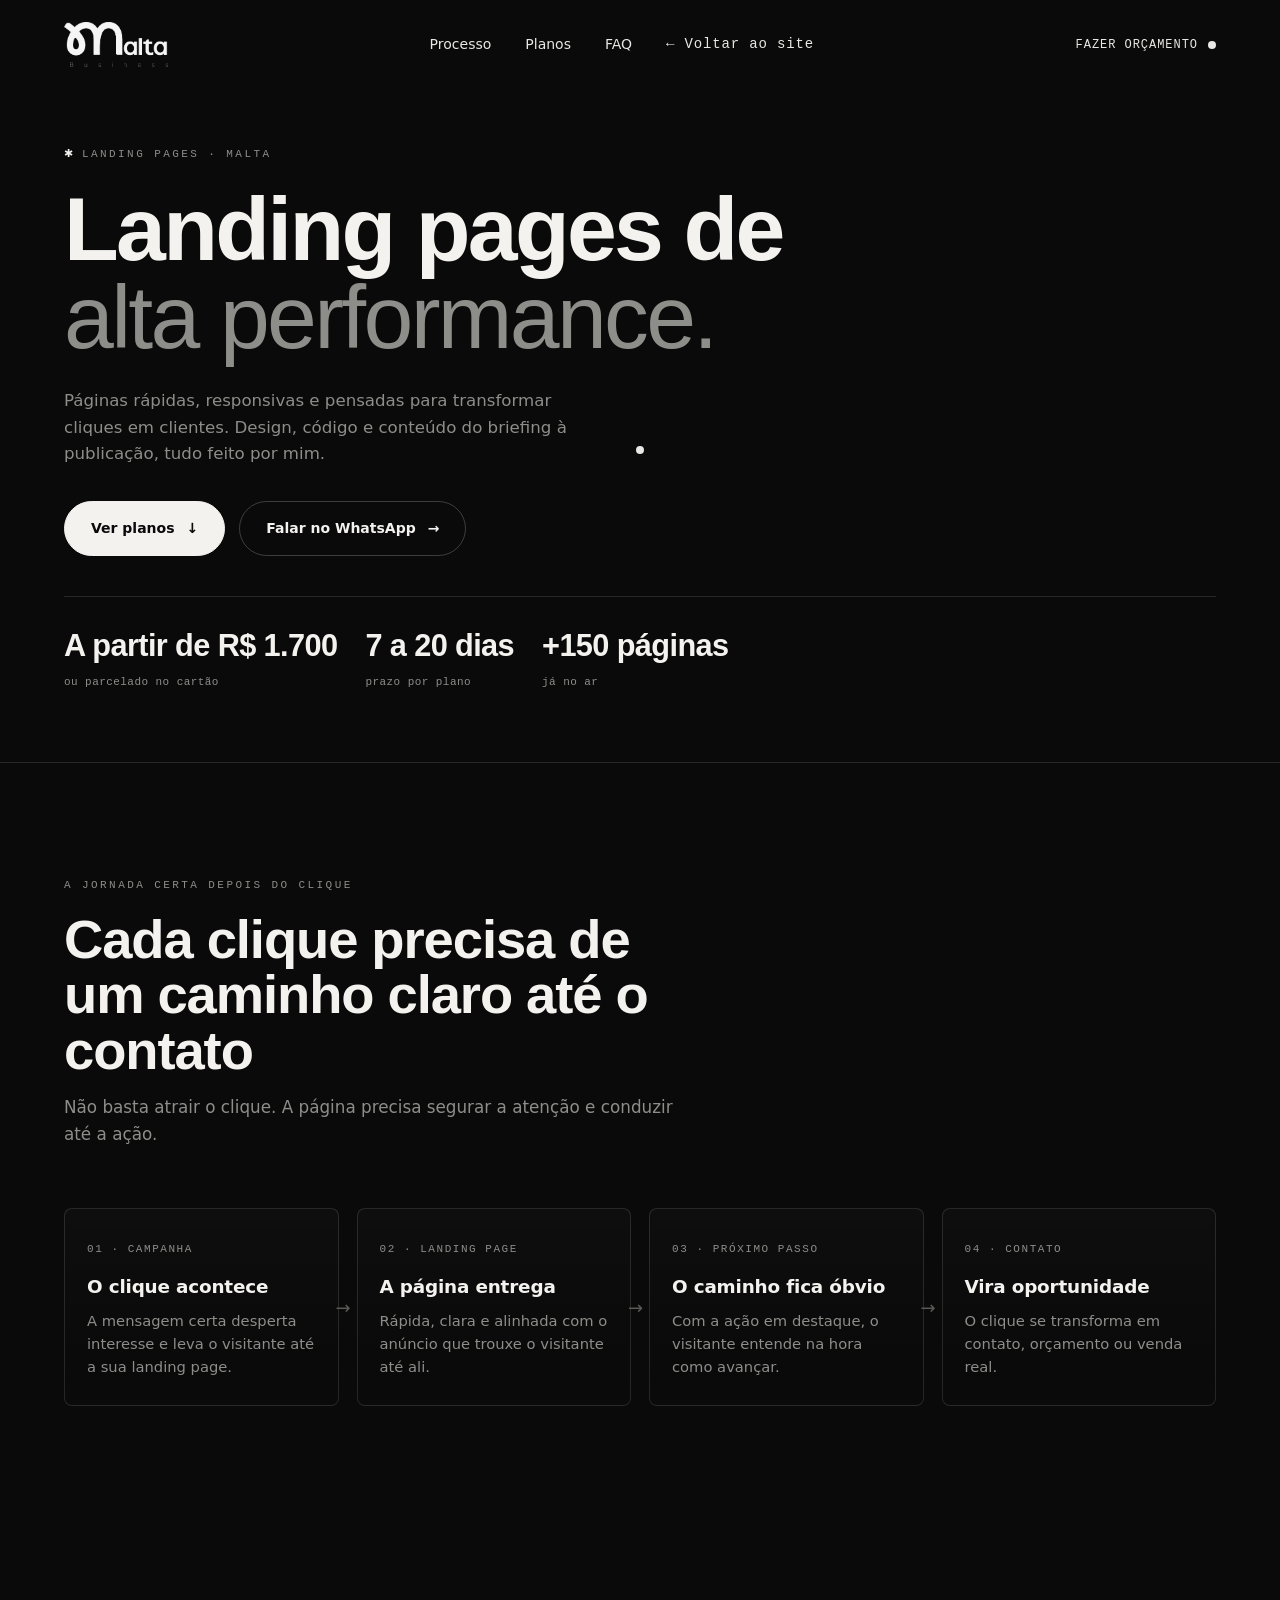
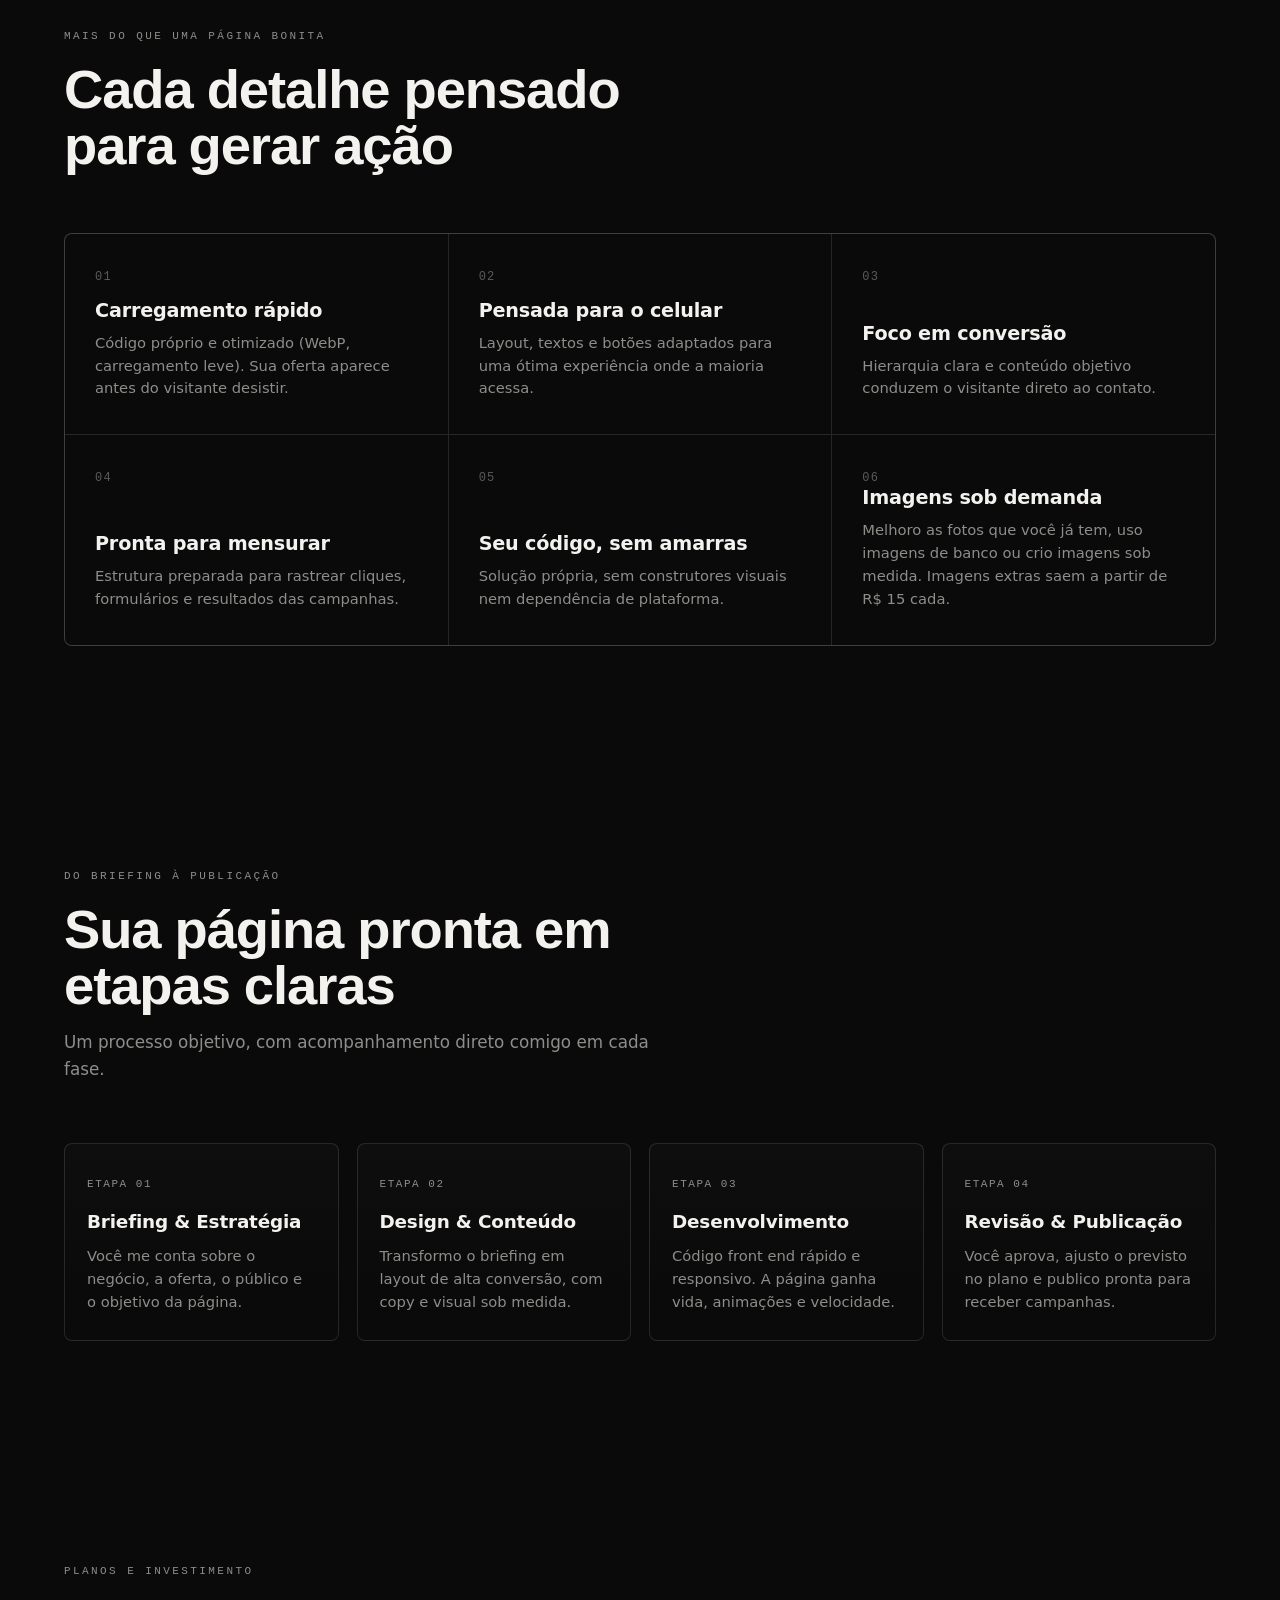
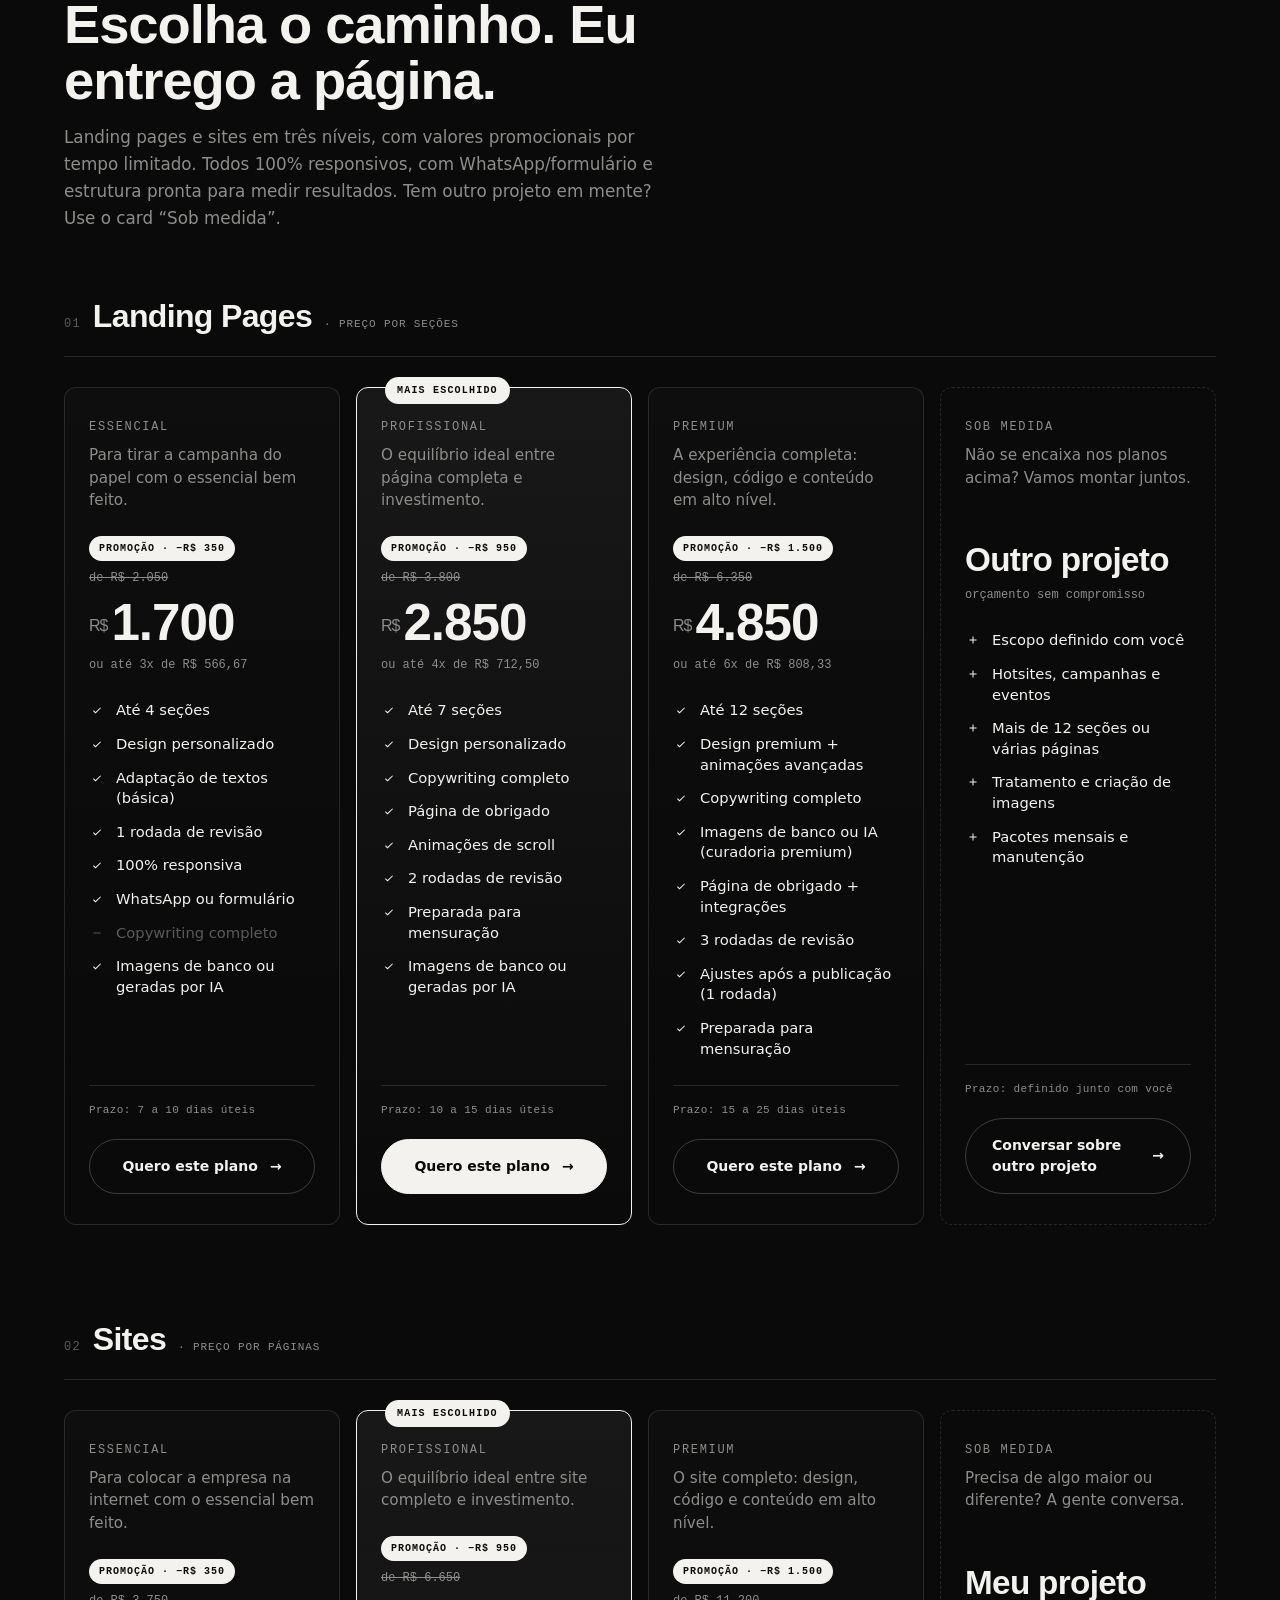
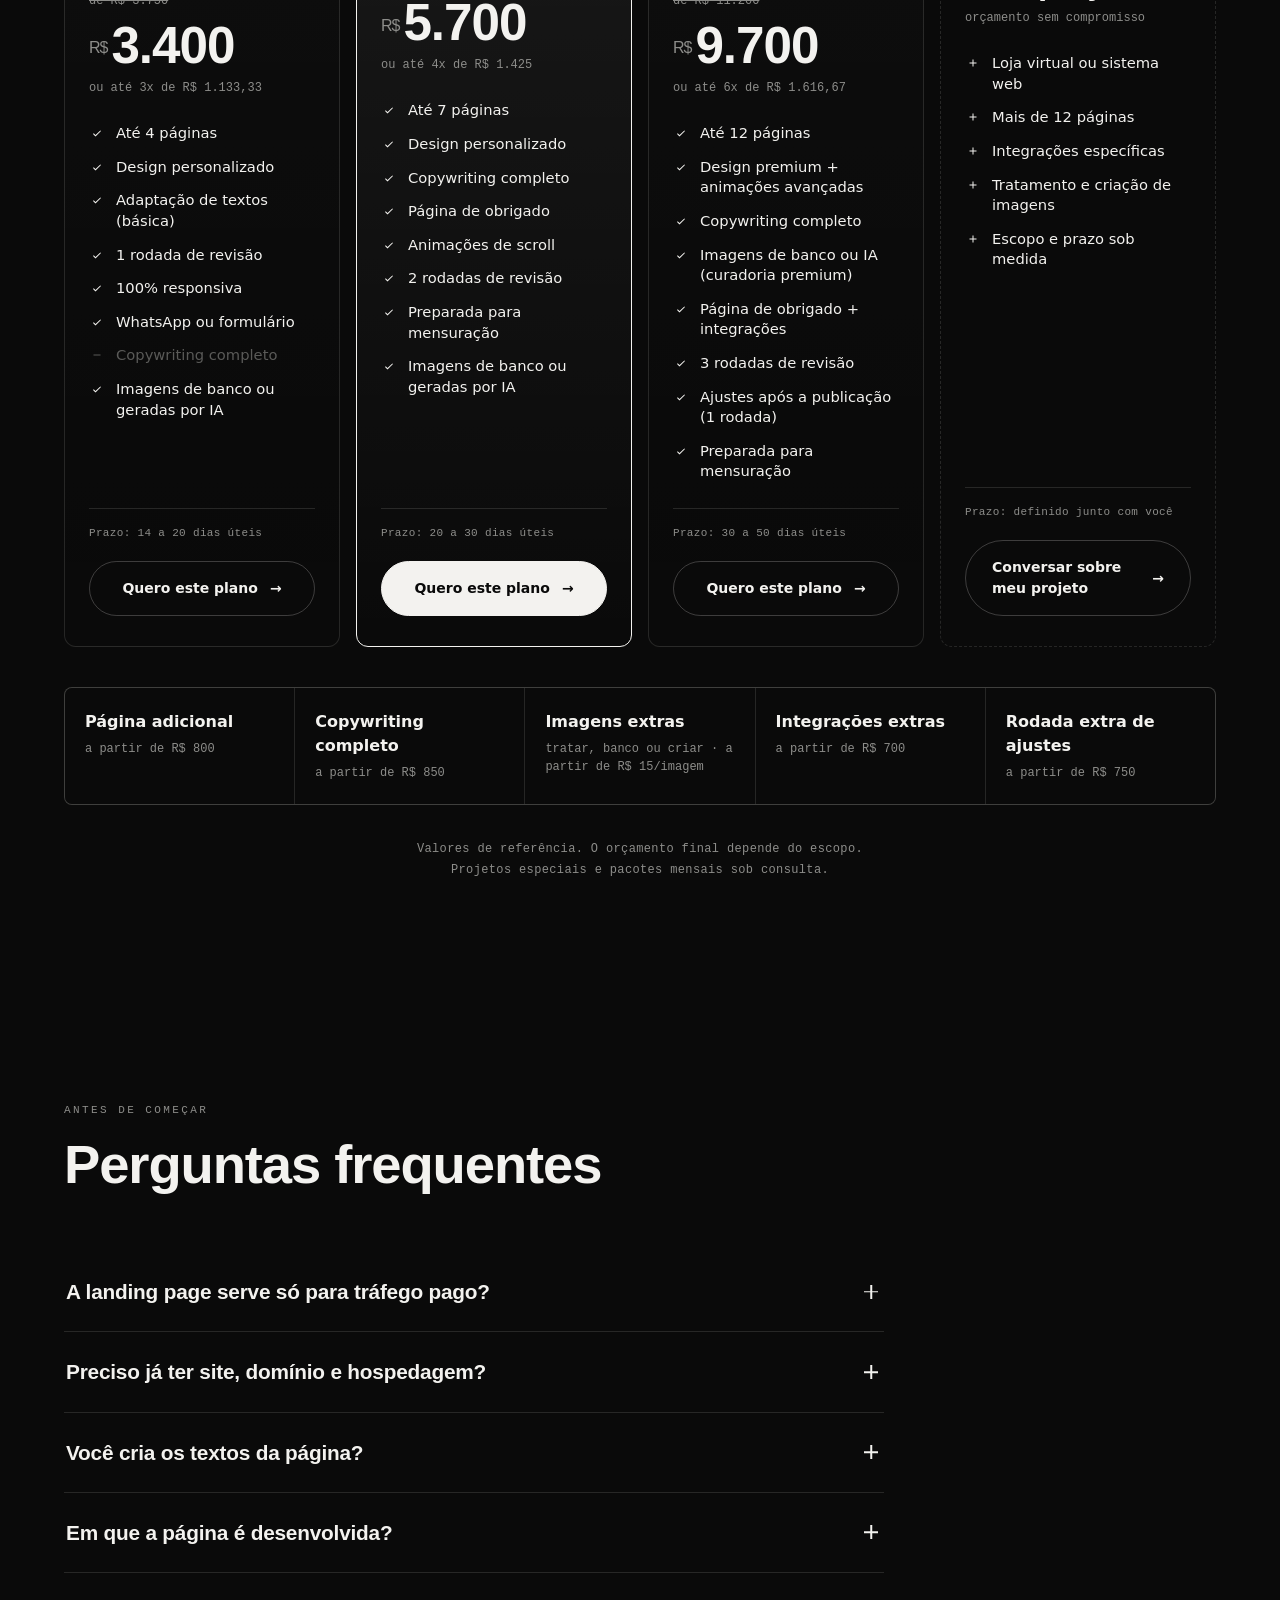
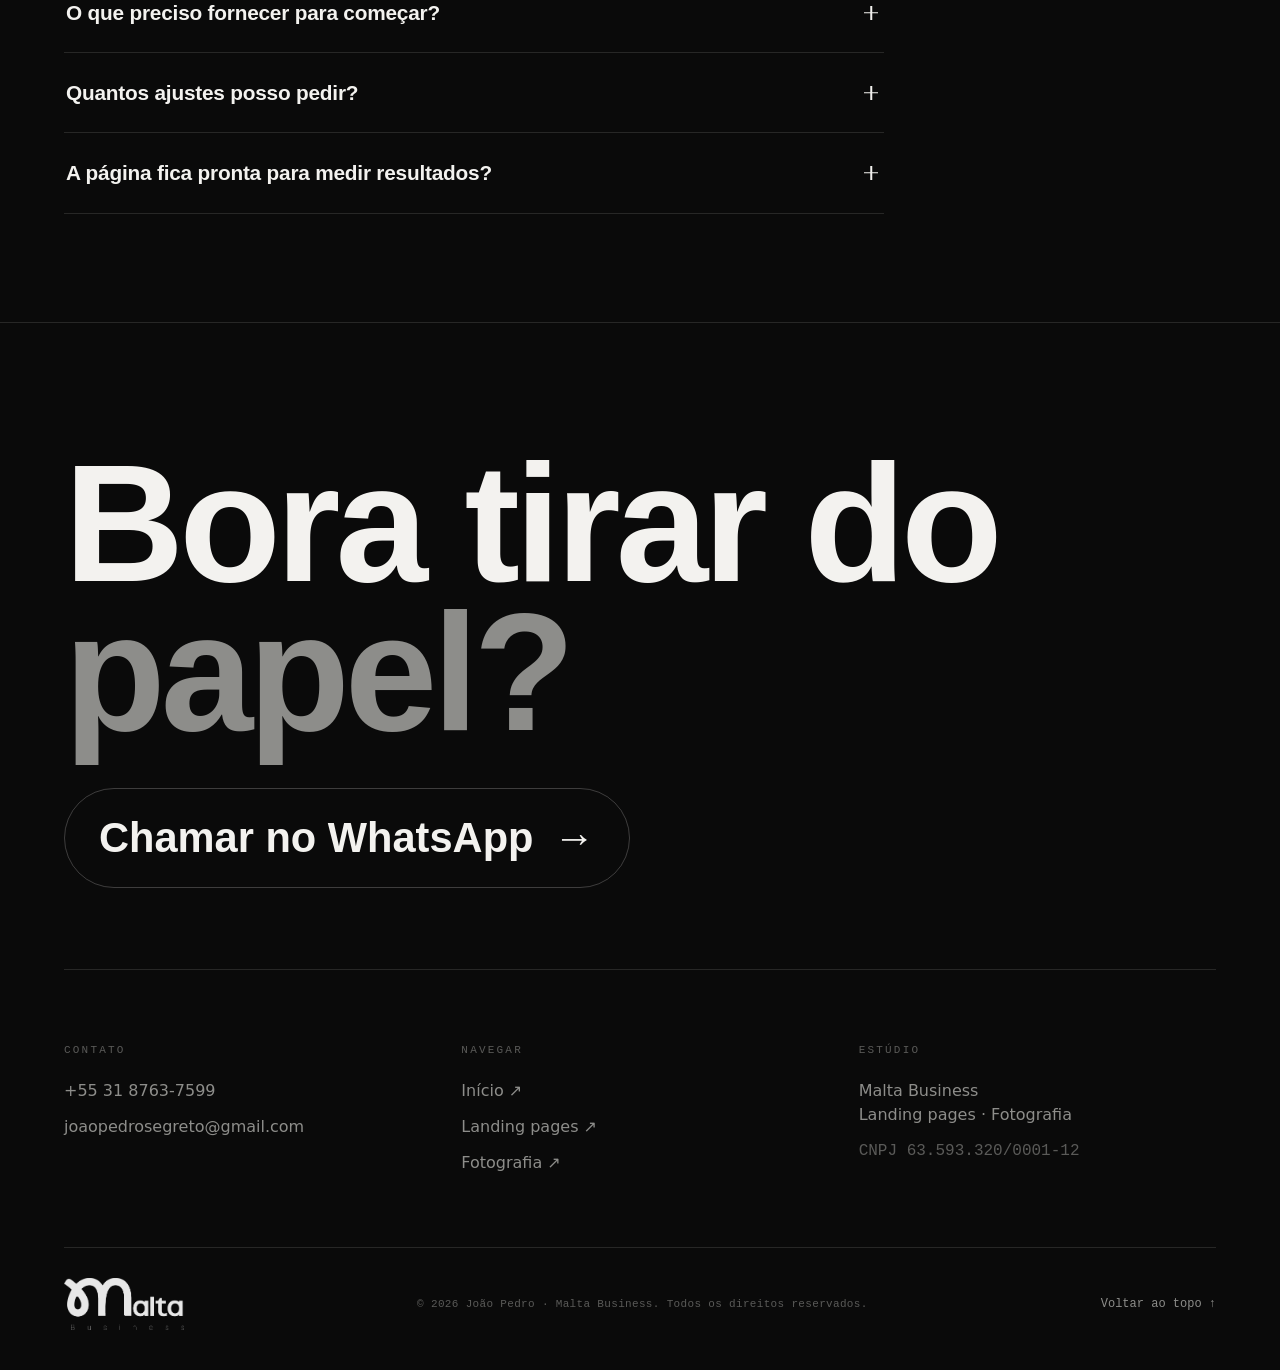
==== landing-page/index.html @ 2810c6c9 "Remove ensaio fotográfico dos serviços de site/LP Imagens de sites e LPs passam a ser tratamento das" ====
<!DOCTYPE html>
<html lang="pt-BR">
<head>
<meta charset="UTF-8" />
<meta name="viewport" content="width=device-width, initial-scale=1.0, viewport-fit=cover" />
<title>Landing Pages · Planos e Processo · Malta</title>
<meta name="description" content="Landing pages de alta performance por João Pedro (Malta): processo do briefing à publicação e planos a partir de R$1.700. Design, código e conteúdo focados em conversão." />
<link rel="icon" type="image/png" href="../assets/favicon.png" />
<link rel="apple-touch-icon" href="../assets/apple-touch-icon.png" />
<meta property="og:type" content="website" />
<meta property="og:title" content="Landing Pages · Planos e Processo · Malta" />
<meta property="og:description" content="Landing pages de alta performance. Processo claro e planos a partir de R$1.700." />
<meta property="og:image" content="../assets/apple-touch-icon.png" />
<meta name="theme-color" content="#0a0a0a" />
<meta http-equiv="Content-Security-Policy" content="default-src 'self'; script-src 'self'; style-src 'self' 'unsafe-inline' https://fonts.googleapis.com; font-src 'self' https://fonts.gstatic.com; img-src 'self' data:; connect-src 'self'; base-uri 'self'; form-action 'self'; object-src 'none'; frame-src 'none'; upgrade-insecure-requests">
<meta name="referrer" content="strict-origin-when-cross-origin" />
<link rel="preconnect" href="https://fonts.googleapis.com">
<link rel="preconnect" href="https://fonts.gstatic.com" crossorigin>
<link rel="preload" as="style" href="https://fonts.googleapis.com/css2?family=Archivo:wght@300;400;500;600;700;800&family=Archivo+Expanded:wght@800&family=JetBrains+Mono:wght@400;500;700&display=swap">
<link rel="stylesheet" href="https://fonts.googleapis.com/css2?family=Archivo:wght@300;400;500;600;700;800&family=Archivo+Expanded:wght@800&family=JetBrains+Mono:wght@400;500;700&display=swap" media="print" data-fontswap>
<noscript><link rel="stylesheet" href="https://fonts.googleapis.com/css2?family=Archivo:wght@300;400;500;600;700;800&family=Archivo+Expanded:wght@800&family=JetBrains+Mono:wght@400;500;700&display=swap"></noscript>
<link rel="stylesheet" href="../css/style.css" />
</head>
<body>

<div class="loader" id="loader">
  <div class="loader__inner">
    <img src="../assets/logo-malta.png" alt="Malta" class="loader__logo" width="606" height="265" />
    <div class="loader__bar"><span></span></div>
  </div>
</div>

<div class="cursor" id="cursor"></div>

<!-- NAV -->
<header class="nav" id="nav">
  <a href="../" class="nav__logo" data-cursor><img src="../assets/logo-malta.png" alt="Malta Business" width="606" height="265" /></a>
  <nav class="nav__links">
    <a href="#processo" data-cursor>Processo</a>
    <a href="#planos" data-cursor>Planos</a>
    <a href="#faq" data-cursor>FAQ</a>
    <a href="../" class="nav__back" data-cursor>← Voltar ao site</a>
  </nav>
  <a href="https://wa.me/553187637599?text=Ol%C3%A1%20Malta%2C%20quero%20uma%20landing%20page.%20Vim%20pela%20p%C3%A1gina%20de%20planos." target="_blank" rel="noopener" class="nav__cta" data-cursor>
    <span>Fazer orçamento</span><i class="dot"></i>
  </a>
  <button class="nav__burger" id="burger" aria-label="Menu"><span></span><span></span></button>
</header>

<div class="menu" id="menu">
  <a href="#processo">Processo<em>01</em></a>
  <a href="#planos">Planos<em>02</em></a>
  <a href="#faq">FAQ<em>03</em></a>
  <a href="../">Voltar ao site<em>04</em></a>
  <a class="menu__cta" href="https://wa.me/553187637599?text=Ol%C3%A1%20Malta%2C%20quero%20uma%20landing%20page." target="_blank" rel="noopener">WhatsApp →</a>
</div>

<main>

<!-- HERO -->
<section class="phero" id="topo">
  <span class="eyebrow"><i class="mark">✱</i> Landing Pages · Malta</span>
  <h1 class="phero__title reveal-title"><span>Landing pages de</span> <span class="sft">alta performance.</span></h1>
  <p class="phero__lead reveal-lines">
    Páginas rápidas, responsivas e pensadas para transformar cliques em clientes.
    Design, código e conteúdo do briefing à publicação, tudo feito por mim.
  </p>
  <div class="phero__actions">
    <a href="#planos" class="btn btn--solid" data-cursor><span>Ver planos</span><i>↓</i></a>
    <a href="https://wa.me/553187637599?text=Ol%C3%A1%20Malta%2C%20quero%20uma%20landing%20page.%20Vim%20pela%20p%C3%A1gina%20de%20planos." target="_blank" rel="noopener" class="btn btn--ghost" data-cursor><span>Falar no WhatsApp</span><i>→</i></a>
  </div>
  <div class="phero__meta">
    <div><b>A partir de R$ 1.700</b><span>ou parcelado no cartão</span></div>
    <div><b>7 a 20 dias</b><span>prazo por plano</span></div>
    <div><b>+150 páginas</b><span>já no ar</span></div>
  </div>
</section>

<!-- JORNADA -->
<section class="sec">
  <div class="sec__head">
    <span class="eyebrow">A jornada certa depois do clique</span>
    <h2 class="reveal-title"><span>Cada clique precisa de um</span> <span>caminho claro até o contato</span></h2>
    <p>Não basta atrair o clique. A página precisa segurar a atenção e conduzir até a ação.</p>
  </div>
  <div class="journey">
    <article class="journey__step"><span class="k">01 · Campanha</span><h3>O clique acontece</h3><p>A mensagem certa desperta interesse e leva o visitante até a sua landing page.</p><span class="arrow">→</span></article>
    <article class="journey__step"><span class="k">02 · Landing page</span><h3>A página entrega</h3><p>Rápida, clara e alinhada com o anúncio que trouxe o visitante até ali.</p><span class="arrow">→</span></article>
    <article class="journey__step"><span class="k">03 · Próximo passo</span><h3>O caminho fica óbvio</h3><p>Com a ação em destaque, o visitante entende na hora como avançar.</p><span class="arrow">→</span></article>
    <article class="journey__step"><span class="k">04 · Contato</span><h3>Vira oportunidade</h3><p>O clique se transforma em contato, orçamento ou venda real.</p><span class="arrow">→</span></article>
  </div>
</section>

<!-- FEATURES -->
<section class="sec">
  <div class="sec__head">
    <span class="eyebrow">Mais do que uma página bonita</span>
    <h2 class="reveal-title"><span>Cada detalhe pensado</span> <span>para gerar ação</span></h2>
  </div>
  <div class="feat-grid">
    <div class="feat"><span class="num">01</span><h3>Carregamento rápido</h3><p>Código próprio e otimizado (WebP, carregamento leve). Sua oferta aparece antes do visitante desistir.</p></div>
    <div class="feat"><span class="num">02</span><h3>Pensada para o celular</h3><p>Layout, textos e botões adaptados para uma ótima experiência onde a maioria acessa.</p></div>
    <div class="feat"><span class="num">03</span><h3>Foco em conversão</h3><p>Hierarquia clara e conteúdo objetivo conduzem o visitante direto ao contato.</p></div>
    <div class="feat"><span class="num">04</span><h3>Pronta para mensurar</h3><p>Estrutura preparada para rastrear cliques, formulários e resultados das campanhas.</p></div>
    <div class="feat"><span class="num">05</span><h3>Seu código, sem amarras</h3><p>Solução própria, sem construtores visuais nem dependência de plataforma.</p></div>
    <div class="feat"><span class="num">06</span><h3>Imagens sob demanda</h3><p>Melhoro as fotos que você já tem, uso imagens de banco ou crio imagens sob medida. Imagens extras saem a partir de R$ 15 cada.</p></div>
  </div>
</section>

<!-- PROCESSO -->
<section class="sec" id="processo">
  <div class="sec__head">
    <span class="eyebrow">Do briefing à publicação</span>
    <h2 class="reveal-title"><span>Sua página pronta</span> <span>em etapas claras</span></h2>
    <p>Um processo objetivo, com acompanhamento direto comigo em cada fase.</p>
  </div>
  <div class="journey">
    <article class="journey__step"><span class="k">Etapa 01</span><h3>Briefing &amp; Estratégia</h3><p>Você me conta sobre o negócio, a oferta, o público e o objetivo da página.</p></article>
    <article class="journey__step"><span class="k">Etapa 02</span><h3>Design &amp; Conteúdo</h3><p>Transformo o briefing em layout de alta conversão, com copy e visual sob medida.</p></article>
    <article class="journey__step"><span class="k">Etapa 03</span><h3>Desenvolvimento</h3><p>Código front end rápido e responsivo. A página ganha vida, animações e velocidade.</p></article>
    <article class="journey__step"><span class="k">Etapa 04</span><h3>Revisão &amp; Publicação</h3><p>Você aprova, ajusto o previsto no plano e publico pronta para receber campanhas.</p></article>
  </div>
</section>

<!-- PLANOS -->
<section class="sec" id="planos">
  <div class="sec__head">
    <span class="eyebrow">Planos e investimento</span>
    <h2 class="reveal-title"><span>Escolha o caminho.</span> <span>Eu entrego a página.</span></h2>
    <p>Landing pages e sites em três níveis, com valores promocionais por tempo limitado. Todos 100% responsivos, com WhatsApp/formulário e estrutura pronta para medir resultados. Tem outro projeto em mente? Use o card “Sob medida”.</p>
  </div>

  <h3 class="plans__label"><span>01</span> Landing Pages <em>· preço por seções</em></h3>
  <div class="plans plans--4">
    <!-- Essencial · Landing Page -->
    <article class="plan" data-cursor>
      <span class="plan__name">Essencial</span>
      <p class="plan__tag">Para tirar a campanha do papel com o essencial bem feito.</p>
      <div class="plan__promo"><span class="plan__off">Promoção · −R$ 350</span><s>de R$ 2.050</s></div>
      <div class="plan__price"><small>R$</small>1.700</div>
      <div class="plan__inst">ou até 3x de R$ 566,67</div>
      <ul class="plan__list">
        <li>Até 4 seções</li>
        <li>Design personalizado</li>
        <li>Adaptação de textos (básica)</li>
        <li>1 rodada de revisão</li>
        <li>100% responsiva</li>
        <li>WhatsApp ou formulário</li>
        <li class="off">Copywriting completo</li>
        <li>Imagens de banco ou geradas por IA</li>
      </ul>
      <div class="plan__deadline">Prazo: 7 a 10 dias úteis</div>
      <a class="btn btn--ghost" data-cursor href="https://wa.me/553187637599?text=Ol%C3%A1%20Malta%2C%20quero%20o%20Landing%20Page%20Essencial." target="_blank" rel="noopener"><span>Quero este plano</span><i>→</i></a>
    </article>
    <!-- Profissional · Landing Page -->
    <article class="plan plan--featured" data-cursor>
      <span class="plan__badge">Mais escolhido</span>
      <span class="plan__name">Profissional</span>
      <p class="plan__tag">O equilíbrio ideal entre página completa e investimento.</p>
      <div class="plan__promo"><span class="plan__off">Promoção · −R$ 950</span><s>de R$ 3.800</s></div>
      <div class="plan__price"><small>R$</small>2.850</div>
      <div class="plan__inst">ou até 4x de R$ 712,50</div>
      <ul class="plan__list">
        <li>Até 7 seções</li>
        <li>Design personalizado</li>
        <li>Copywriting completo</li>
        <li>Página de obrigado</li>
        <li>Animações de scroll</li>
        <li>2 rodadas de revisão</li>
        <li>Preparada para mensuração</li>
        <li>Imagens de banco ou geradas por IA</li>
      </ul>
      <div class="plan__deadline">Prazo: 10 a 15 dias úteis</div>
      <a class="btn" data-cursor href="https://wa.me/553187637599?text=Ol%C3%A1%20Malta%2C%20quero%20o%20Landing%20Page%20Profissional." target="_blank" rel="noopener"><span>Quero este plano</span><i>→</i></a>
    </article>
    <!-- Premium · Landing Page -->
    <article class="plan" data-cursor>
      <span class="plan__name">Premium</span>
      <p class="plan__tag">A experiência completa: design, código e conteúdo em alto nível.</p>
      <div class="plan__promo"><span class="plan__off">Promoção · −R$ 1.500</span><s>de R$ 6.350</s></div>
      <div class="plan__price"><small>R$</small>4.850</div>
      <div class="plan__inst">ou até 6x de R$ 808,33</div>
      <ul class="plan__list">
        <li>Até 12 seções</li>
        <li>Design premium + animações avançadas</li>
        <li>Copywriting completo</li>
        <li>Imagens de banco ou IA (curadoria premium)</li>
        <li>Página de obrigado + integrações</li>
        <li>3 rodadas de revisão</li>
        <li>Ajustes após a publicação (1 rodada)</li>
        <li>Preparada para mensuração</li>
      </ul>
      <div class="plan__deadline">Prazo: 15 a 25 dias úteis</div>
      <a class="btn btn--ghost" data-cursor href="https://wa.me/553187637599?text=Ol%C3%A1%20Malta%2C%20quero%20o%20Landing%20Page%20Premium." target="_blank" rel="noopener"><span>Quero este plano</span><i>→</i></a>
    </article>

    <!-- Sob medida -->
    <article class="plan plan--custom" data-cursor>
      <span class="plan__name">Sob medida</span>
      <p class="plan__tag">Não se encaixa nos planos acima? Vamos montar juntos.</p>
      <div class="plan__price plan__price--text">Outro projeto</div>
      <div class="plan__inst">orçamento sem compromisso</div>
      <ul class="plan__list">
        <li>Escopo definido com você</li>
        <li>Hotsites, campanhas e eventos</li>
        <li>Mais de 12 seções ou várias páginas</li>
        <li>Tratamento e criação de imagens</li>
        <li>Pacotes mensais e manutenção</li>
      </ul>
      <div class="plan__deadline">Prazo: definido junto com você</div>
      <a class="btn btn--ghost" data-cursor href="https://wa.me/553187637599?text=Ol%C3%A1%20Malta%2C%20quero%20conversar%20sobre%20outro%20projeto." target="_blank" rel="noopener"><span>Conversar sobre outro projeto</span><i>→</i></a>
    </article>
  </div>

  <h3 class="plans__label"><span>02</span> Sites <em>· preço por páginas</em></h3>
  <div class="plans plans--4">
    <!-- Essencial · Site -->
    <article class="plan" data-cursor>
      <span class="plan__name">Essencial</span>
      <p class="plan__tag">Para colocar a empresa na internet com o essencial bem feito.</p>
      <div class="plan__promo"><span class="plan__off">Promoção · −R$ 350</span><s>de R$ 3.750</s></div>
      <div class="plan__price"><small>R$</small>3.400</div>
      <div class="plan__inst">ou até 3x de R$ 1.133,33</div>
      <ul class="plan__list">
        <li>Até 4 páginas</li>
        <li>Design personalizado</li>
        <li>Adaptação de textos (básica)</li>
        <li>1 rodada de revisão</li>
        <li>100% responsiva</li>
        <li>WhatsApp ou formulário</li>
        <li class="off">Copywriting completo</li>
        <li>Imagens de banco ou geradas por IA</li>
      </ul>
      <div class="plan__deadline">Prazo: 14 a 20 dias úteis</div>
      <a class="btn btn--ghost" data-cursor href="https://wa.me/553187637599?text=Ol%C3%A1%20Malta%2C%20quero%20o%20Site%20Essencial." target="_blank" rel="noopener"><span>Quero este plano</span><i>→</i></a>
    </article>
    <!-- Profissional · Site -->
    <article class="plan plan--featured" data-cursor>
      <span class="plan__badge">Mais escolhido</span>
      <span class="plan__name">Profissional</span>
      <p class="plan__tag">O equilíbrio ideal entre site completo e investimento.</p>
      <div class="plan__promo"><span class="plan__off">Promoção · −R$ 950</span><s>de R$ 6.650</s></div>
      <div class="plan__price"><small>R$</small>5.700</div>
      <div class="plan__inst">ou até 4x de R$ 1.425</div>
      <ul class="plan__list">
        <li>Até 7 páginas</li>
        <li>Design personalizado</li>
        <li>Copywriting completo</li>
        <li>Página de obrigado</li>
        <li>Animações de scroll</li>
        <li>2 rodadas de revisão</li>
        <li>Preparada para mensuração</li>
        <li>Imagens de banco ou geradas por IA</li>
      </ul>
      <div class="plan__deadline">Prazo: 20 a 30 dias úteis</div>
      <a class="btn" data-cursor href="https://wa.me/553187637599?text=Ol%C3%A1%20Malta%2C%20quero%20o%20Site%20Profissional." target="_blank" rel="noopener"><span>Quero este plano</span><i>→</i></a>
    </article>
    <!-- Premium · Site -->
    <article class="plan" data-cursor>
      <span class="plan__name">Premium</span>
      <p class="plan__tag">O site completo: design, código e conteúdo em alto nível.</p>
      <div class="plan__promo"><span class="plan__off">Promoção · −R$ 1.500</span><s>de R$ 11.200</s></div>
      <div class="plan__price"><small>R$</small>9.700</div>
      <div class="plan__inst">ou até 6x de R$ 1.616,67</div>
      <ul class="plan__list">
        <li>Até 12 páginas</li>
        <li>Design premium + animações avançadas</li>
        <li>Copywriting completo</li>
        <li>Imagens de banco ou IA (curadoria premium)</li>
        <li>Página de obrigado + integrações</li>
        <li>3 rodadas de revisão</li>
        <li>Ajustes após a publicação (1 rodada)</li>
        <li>Preparada para mensuração</li>
      </ul>
      <div class="plan__deadline">Prazo: 30 a 50 dias úteis</div>
      <a class="btn btn--ghost" data-cursor href="https://wa.me/553187637599?text=Ol%C3%A1%20Malta%2C%20quero%20o%20Site%20Premium." target="_blank" rel="noopener"><span>Quero este plano</span><i>→</i></a>
    </article>

    <!-- Sob medida -->
    <article class="plan plan--custom" data-cursor>
      <span class="plan__name">Sob medida</span>
      <p class="plan__tag">Precisa de algo maior ou diferente? A gente conversa.</p>
      <div class="plan__price plan__price--text">Meu projeto</div>
      <div class="plan__inst">orçamento sem compromisso</div>
      <ul class="plan__list">
        <li>Loja virtual ou sistema web</li>
        <li>Mais de 12 páginas</li>
        <li>Integrações específicas</li>
        <li>Tratamento e criação de imagens</li>
        <li>Escopo e prazo sob medida</li>
      </ul>
      <div class="plan__deadline">Prazo: definido junto com você</div>
      <a class="btn btn--ghost" data-cursor href="https://wa.me/553187637599?text=Ol%C3%A1%20Malta%2C%20quero%20conversar%20sobre%20o%20meu%20projeto%20de%20site." target="_blank" rel="noopener"><span>Conversar sobre meu projeto</span><i>→</i></a>
    </article>
  </div>

  <div class="addons">
    <div class="addon"><b>Página adicional</b><span>a partir de R$ 800</span></div>
    <div class="addon"><b>Copywriting completo</b><span>a partir de R$ 850</span></div>
    <div class="addon"><b>Imagens extras</b><span>tratar, banco ou criar · a partir de R$ 15/imagem</span></div>
    <div class="addon"><b>Integrações extras</b><span>a partir de R$ 700</span></div>
    <div class="addon"><b>Rodada extra de ajustes</b><span>a partir de R$ 750</span></div>
  </div>
  <p class="plans__note">Valores de referência. O orçamento final depende do escopo.<br>Projetos especiais e pacotes mensais sob consulta.</p>
</section>

<!-- FAQ -->
<section class="sec" id="faq">
  <div class="sec__head">
    <span class="eyebrow">Antes de começar</span>
    <h2 class="reveal-title"><span>Perguntas</span> <span>frequentes</span></h2>
  </div>
  <div class="faq">
    <div class="faq__item"><button class="faq__q" data-cursor>A landing page serve só para tráfego pago?<span class="ic"></span></button><div class="faq__a"><p>Não. Ela funciona para Google e Meta Ads, mas também para bio do Instagram, email, QR code em material impresso e qualquer link onde você queira converter visitantes em contatos.</p></div></div>
    <div class="faq__item"><button class="faq__q" data-cursor>Preciso já ter site, domínio e hospedagem?<span class="ic"></span></button><div class="faq__a"><p>Não é obrigatório. A landing page pode ser publicada de forma independente. Se você ainda não tem domínio/hospedagem, eu te oriento na melhor opção durante o projeto.</p></div></div>
    <div class="faq__item"><button class="faq__q" data-cursor>Você cria os textos da página?<span class="ic"></span></button><div class="faq__a"><p>Sim. No plano Essencial faço a adaptação dos seus textos; nos planos Profissional e Premium o copywriting completo já está incluído, escrito com foco em conversão.</p></div></div>
    <div class="faq__item"><button class="faq__q" data-cursor>Em que a página é desenvolvida?<span class="ic"></span></button><div class="faq__a"><p>Em código próprio (HTML/CSS/JS), sem construtores visuais. Isso deixa a página mais rápida, leve e sem dependência de plataformas ou mensalidades de builder.</p></div></div>
    <div class="faq__item"><button class="faq__q" data-cursor>O que preciso fornecer para começar?<span class="ic"></span></button><div class="faq__a"><p>Informações sobre o seu negócio e a oferta, logo e materiais de marca (se tiver) e a preferência de contato (WhatsApp/formulário). O resto a gente alinha no briefing.</p></div></div>
    <div class="faq__item"><button class="faq__q" data-cursor>Quantos ajustes posso pedir?<span class="ic"></span></button><div class="faq__a"><p>Depende do plano: Essencial inclui 1 rodada de revisão, Profissional 2 rodadas e Premium 3 rodadas + 1 rodada de ajustes após a publicação. Rodadas extras são um adicional.</p></div></div>
    <div class="faq__item"><button class="faq__q" data-cursor>A página fica pronta para medir resultados?<span class="ic"></span></button><div class="faq__a"><p>Sim. Deixo a estrutura preparada para você (ou seu gestor de tráfego) instalar tags e acompanhar cliques, formulários e contatos gerados.</p></div></div>
  </div>
</section>

</main>

<!-- FOOTER -->
<footer class="footer" id="contato">
  <div class="footer__cta">
    <h2 class="footer__title reveal-title"><span>Bora</span> <span>tirar do</span> <span>papel?</span></h2>
    <a href="https://wa.me/553187637599?text=Ol%C3%A1%20Malta%2C%20quero%20uma%20landing%20page.%20Vim%20pela%20p%C3%A1gina%20de%20planos." target="_blank" rel="noopener" class="footer__big" data-cursor>
      <span>Chamar no WhatsApp</span><i>→</i>
    </a>
  </div>
  <div class="footer__cols">
    <div class="fcol">
      <span class="fcol__label">Contato</span>
      <a href="https://wa.me/553187637599" target="_blank" rel="noopener">+55 31 8763-7599</a>
      <a href="mailto:joaopedrosegreto@gmail.com">joaopedrosegreto@gmail.com</a>
    </div>
    <div class="fcol">
      <span class="fcol__label">Navegar</span>
      <a href="../">Início ↗</a>
      <a href="../#lps">Landing pages ↗</a>
      <a href="../#fotografia">Fotografia ↗</a>
    </div>
    <div class="fcol">
      <span class="fcol__label">Estúdio</span>
      <p>Malta Business<br>Landing pages · Fotografia</p>
      <p class="fcol__cnpj">CNPJ 63.593.320/0001-12</p>
    </div>
  </div>
  <div class="footer__base">
    <img src="../assets/logo-malta.png" alt="Malta Business" class="footer__logo" width="606" height="265" loading="lazy" />
    <span>© <span id="year"></span> João Pedro · Malta Business. Todos os direitos reservados.</span>
    <a href="#topo" class="footer__top" data-cursor>Voltar ao topo ↑</a>
  </div>
</footer>

<script defer src="../js/vendor/gsap.min.js"></script>
<script defer src="../js/vendor/ScrollTrigger.min.js"></script>
<script defer src="../js/vendor/lenis.min.js"></script>
<script defer src="../js/main.js"></script>
</body>
</html>
---- css/style.css ----
/* ============================================================
   MALTA — João Pedro · Portfólio
   Identidade: monocromática editorial (base do PDF Malta Business)
   ============================================================ */

:root{
  --bg:        #0a0a0a;
  --bg-2:      #0f0f0f;
  --white:     #f3f2ef;
  --grey:      #8d8d8a;
  --grey-2:    #5a5a58;
  --line:      rgba(243,242,239,.12);
  --line-2:    rgba(243,242,239,.22);
  --inverse:   #f3f2ef;
  --on-inverse:#0a0a0a;
  --ease:      cubic-bezier(.7,0,.15,1);
  --gutter:    clamp(20px, 5vw, 90px);
}

*{margin:0;padding:0;box-sizing:border-box}
html{-webkit-font-smoothing:antialiased;text-rendering:optimizeLegibility}
html.lenis,html.lenis body{height:auto}
.lenis.lenis-smooth{scroll-behavior:auto!important}
.lenis.lenis-stopped{overflow:hidden}

body{
  background:var(--bg);
  color:var(--white);
  font-family:'Archivo',system-ui,sans-serif;
  font-size:16px;
  line-height:1.5;
  overflow-x:hidden;
  -webkit-tap-highlight-color:transparent;
}
::selection{background:var(--white);color:var(--bg)}
img{
  display:block;max-width:100%;
  -webkit-user-drag:none;user-select:none;-webkit-user-select:none;
  -webkit-touch-callout:none; /* bloqueia menu "salvar imagem" no long-press (iOS) */
}
a{color:inherit;text-decoration:none}
button{font:inherit;color:inherit;background:none;border:none;cursor:pointer}

/* ---------- Reusable ---------- */
.eyebrow{
  font-family:'JetBrains Mono',monospace;
  font-size:11px;letter-spacing:.22em;text-transform:uppercase;
  color:var(--grey);display:inline-flex;align-items:center;gap:.6em;
}
.eyebrow .mark{color:var(--white);font-style:normal}
.section-index{
  position:absolute;top:var(--gutter);right:var(--gutter);
  font-family:'JetBrains Mono',monospace;font-size:12px;letter-spacing:.15em;
  color:var(--grey-2);
}
.sec-title{
  font-family:'Archivo',sans-serif;font-weight:800;
  font-size:clamp(2.4rem,7vw,6rem);line-height:.95;letter-spacing:-.02em;
}
.sec-title span{display:inline-block}
.sec-title span:last-child{color:var(--grey)}

/* line-reveal helper */
.reveal-lines,.reveal-title span,.hero__title .w{will-change:transform}

/* ============================================================
   LOADER
   ============================================================ */
.loader{
  position:fixed;inset:0;z-index:9999;background:var(--bg);
  display:flex;align-items:center;justify-content:center;
}
.loader__inner{display:flex;flex-direction:column;align-items:center;gap:26px;width:min(260px,60vw)}
.loader__logo{width:150px;opacity:.95}
.loader__bar{width:100%;height:1px;background:var(--line);overflow:hidden}
.loader__bar span{display:block;height:100%;width:0;background:var(--white)}

/* ============================================================
   CURSOR
   ============================================================ */
.cursor{
  position:fixed;top:0;left:0;width:8px;height:8px;border-radius:50%;
  background:var(--white);pointer-events:none;z-index:9000;
  transform:translate(-50%,-50%);mix-blend-mode:difference;
  transition:width .3s var(--ease),height .3s var(--ease),background .3s;
}
.cursor.is-hover{width:64px;height:64px;background:var(--white)}
.cursor.is-hidden{opacity:0}
@media (hover:none){.cursor{display:none}}

/* ============================================================
   NAV
   ============================================================ */
.nav{
  position:fixed;top:0;left:0;width:100%;z-index:500;
  display:flex;align-items:center;justify-content:space-between;
  padding:22px var(--gutter);
  transition:transform .5s var(--ease),background .4s,padding .4s;
  mix-blend-mode:difference;
}
.nav.scrolled{padding:14px var(--gutter)}
.nav.hidden{transform:translateY(-100%)}
.nav__logo img{width:104px}
.nav__links{display:flex;gap:34px}
.nav__links a{
  font-size:14px;font-weight:500;position:relative;
}
.nav__links a::after{
  content:"";position:absolute;left:0;bottom:-4px;width:0;height:1px;
  background:currentColor;transition:width .4s var(--ease);
}
.nav__links a:hover::after{width:100%}
.nav__cta{
  display:inline-flex;align-items:center;gap:10px;
  font-family:'JetBrains Mono',monospace;font-size:12px;letter-spacing:.08em;
  text-transform:uppercase;
}
.nav__cta .dot{width:8px;height:8px;border-radius:50%;background:var(--white);
  animation:pulse 2s infinite}
@keyframes pulse{0%,100%{opacity:1}50%{opacity:.25}}
.nav__burger{display:none;flex-direction:column;gap:6px;width:30px}
.nav__burger span{height:2px;width:100%;background:var(--white);transition:.35s var(--ease)}
body.menu-open .nav__burger span:nth-child(1){transform:translateY(4px) rotate(45deg)}
body.menu-open .nav__burger span:nth-child(2){transform:translateY(-4px) rotate(-45deg)}

/* mobile menu */
.menu{
  position:fixed;inset:0;z-index:490;background:var(--bg);
  display:flex;flex-direction:column;justify-content:center;gap:6px;
  padding:0 var(--gutter);
  clip-path:inset(0 0 100% 0);transition:clip-path .7s var(--ease);
  pointer-events:none;
}
body.menu-open .menu{clip-path:inset(0 0 0% 0);pointer-events:auto}
.menu a{
  font-family:'Archivo',sans-serif;font-weight:800;font-size:clamp(2.4rem,11vw,4rem);
  line-height:1.05;letter-spacing:-.02em;display:flex;align-items:baseline;gap:.4em;
  color:var(--white);
}
.menu a em{font-family:'JetBrains Mono',monospace;font-size:14px;color:var(--grey);font-style:normal}
.menu__cta{margin-top:30px;font-size:1.4rem!important;font-weight:600!important;color:var(--grey)!important}

/* ============================================================
   HERO
   ============================================================ */
.hero{
  min-height:100svh;padding:0 var(--gutter);
  display:flex;flex-direction:column;justify-content:space-between;
  padding-top:118px;padding-bottom:40px;position:relative;
}
.hero__top{display:flex;justify-content:space-between;align-items:center;
  padding-bottom:24px;border-bottom:1px solid var(--line)}
.eyebrow--right{color:var(--grey-2)}
.hero__title{
  font-family:'Archivo',sans-serif;
  font-size:clamp(1.9rem,8.2vw,7rem);
  line-height:.98;letter-spacing:-.03em;font-weight:300;
  margin:auto 0;padding:4vh 0;
}
.hero__title .line{display:block;overflow:hidden;padding-bottom:.18em;margin-bottom:-.18em}
.hero__title .w{display:inline-block;white-space:nowrap;transform:translateY(135%)}
.hero__title .light{font-weight:300;color:var(--grey)}
.hero__title .bold{font-weight:800;color:var(--white)}
.hero__bottom{
  display:flex;justify-content:space-between;align-items:flex-end;gap:40px;
  border-top:1px solid var(--line);padding-top:26px;flex-wrap:wrap;
}
.hero__lead{max-width:38ch;color:var(--grey);font-size:clamp(.95rem,1.1vw,1.05rem);line-height:1.55}
.hero__lead strong{color:var(--white);font-weight:600}
.hero__actions{display:flex;gap:14px;flex-wrap:wrap}

.btn{
  display:inline-flex;align-items:center;gap:12px;
  padding:16px 26px;border-radius:100px;font-weight:600;font-size:14px;
  border:1px solid var(--line-2);transition:.4s var(--ease);
}
.btn i{font-style:normal;transition:transform .4s var(--ease)}
.btn--solid{background:var(--white);color:var(--bg);border-color:var(--white)}
.btn--solid:hover i{transform:translateY(4px)}
.btn--ghost:hover{background:var(--white);color:var(--bg);border-color:var(--white)}
.btn--ghost:hover i{transform:translateX(4px)}

.hero__scroll{
  position:absolute;left:var(--gutter);bottom:40px;display:none;
}
.hero__scroll span{font-family:'JetBrains Mono',monospace;font-size:11px;letter-spacing:.2em;
  text-transform:uppercase;color:var(--grey)}

/* ============================================================
   MARQUEE
   ============================================================ */
.marquee{border-top:1px solid var(--line);border-bottom:1px solid var(--line);
  padding:26px 0;overflow:hidden;white-space:nowrap}
.marquee__track{display:inline-flex;align-items:center;will-change:transform}
.marquee__track span{
  font-family:'Archivo Expanded','Archivo',sans-serif;font-weight:800;
  font-size:clamp(1.6rem,4vw,3.4rem);letter-spacing:-.01em;
  display:inline-flex;align-items:center;text-transform:uppercase;color:var(--white);
  padding:0 .35em;
}
.marquee__track i{font-style:normal;color:var(--grey-2);font-size:.5em;margin-left:.6em;transform:translateY(-.1em)}

/* ============================================================
   STATEMENT
   ============================================================ */
.statement{
  position:relative;padding:16vh var(--gutter);max-width:1400px;margin:0 auto;
}
.statement__text{
  font-family:'Archivo',sans-serif;font-weight:600;
  font-size:clamp(1.6rem,4.6vw,3.6rem);line-height:1.22;letter-spacing:-.02em;
}
.statement__text .word{display:inline-block;color:var(--grey-2);transition:color .3s}

/* ============================================================
   WORKS / GRID
   ============================================================ */
.works{padding:6vh var(--gutter) 12vh;position:relative}
.works__head{
  display:grid;grid-template-columns:1fr auto;align-items:end;gap:24px;
  padding-bottom:48px;border-bottom:1px solid var(--line);margin-bottom:48px;
}
.works__note{font-family:'JetBrains Mono',monospace;font-size:12px;line-height:1.7;
  color:var(--grey);text-align:right;letter-spacing:.03em}

.grid{
  display:grid;grid-template-columns:repeat(3,1fr);gap:clamp(14px,1.8vw,30px);
}
.card{position:relative;grid-column:span 1}
.card:nth-child(1){grid-column:span 2}
.card:nth-child(6){grid-column:span 2}
.card__media{
  display:block;position:relative;overflow:hidden;background:var(--bg-2);
  aspect-ratio:4/5;
}
.card:nth-child(1) .card__media,
.card:nth-child(6) .card__media{aspect-ratio:16/10}
.card__media img{
  width:100%;height:100%;object-fit:cover;
  filter:grayscale(1) contrast(1.02) brightness(.92);
  transform:scale(1.02);
  transition:transform 1.1s var(--ease),filter .8s var(--ease);
}
.card:hover .card__media img{filter:grayscale(0) contrast(1) brightness(1);transform:scale(1.08)}
.card__media::after{
  content:"↗";position:absolute;top:16px;right:16px;width:40px;height:40px;
  display:flex;align-items:center;justify-content:center;border-radius:50%;
  background:var(--white);color:var(--bg);font-size:16px;
  opacity:0;transform:scale(.4);transition:.5s var(--ease);
}
.card:hover .card__media::after{opacity:1;transform:scale(1)}
.card__meta{
  display:flex;align-items:baseline;gap:14px;padding:16px 2px 0;flex-wrap:wrap;
}
.card__idx{font-family:'JetBrains Mono',monospace;font-size:12px;color:var(--grey-2)}
.card__meta h3{font-size:clamp(1.1rem,1.7vw,1.5rem);font-weight:700;letter-spacing:-.01em}
.card__type{margin-left:auto;font-family:'JetBrains Mono',monospace;font-size:11px;
  letter-spacing:.06em;text-transform:uppercase;color:var(--grey)}

.works__all{
  display:inline-flex;align-items:center;gap:14px;margin-top:60px;
  font-family:'Archivo',sans-serif;font-weight:700;font-size:clamp(1.3rem,3vw,2rem);
  letter-spacing:-.01em;border-bottom:1px solid var(--line-2);padding-bottom:8px;
}
.works__all i{font-style:normal;transition:transform .4s var(--ease)}
.works__all:hover i{transform:translate(4px,-4px)}

/* ============================================================
   LANDING PAGES (mockups)
   ============================================================ */
.lps{padding:6vh var(--gutter) 12vh;position:relative}
.lps__head{
  display:grid;grid-template-columns:1fr auto;align-items:end;gap:24px;
  padding-bottom:48px;border-bottom:1px solid var(--line);margin-bottom:56px;
}
.lps__note{font-family:'JetBrains Mono',monospace;font-size:12px;line-height:1.7;
  color:var(--grey);text-align:right;letter-spacing:.03em}
.lp-grid{display:grid;grid-template-columns:repeat(2,1fr);gap:clamp(20px,3vw,48px)}
.lp:first-child,.lp:last-child{grid-column:1 / -1}
.lp{position:relative}
.lp__frame{
  display:block;position:relative;border-radius:12px;overflow:hidden;
  border:1px solid var(--line-2);background:#141414;
  box-shadow:0 30px 60px -30px rgba(0,0,0,.8);
  transition:transform .6s var(--ease),border-color .5s;
}
.lp:hover .lp__frame{transform:translateY(-6px);border-color:rgba(243,242,239,.4)}
.lp__bar{
  display:flex;align-items:center;gap:7px;height:38px;padding:0 16px;
  background:#1c1c1c;border-bottom:1px solid rgba(255,255,255,.06);
}
.lp__bar i{width:11px;height:11px;border-radius:50%;background:#3a3a3a;flex:0 0 auto}
.lp__bar em{
  margin-left:14px;font-family:'JetBrains Mono',monospace;font-style:normal;
  font-size:12px;color:var(--grey);white-space:nowrap;overflow:hidden;text-overflow:ellipsis;
  background:#0f0f0f;padding:5px 14px;border-radius:100px;flex:1;max-width:60%;
}
.lp__shot{display:block;position:relative;overflow:hidden;aspect-ratio:16/10;background:var(--bg-2)}
.lp__shot picture{display:block;width:100%;height:100%}
.lp__shot img{
  width:100%;height:100%;object-fit:cover;object-position:top center;display:block;
  transition:transform .8s var(--ease);
}
.lp:hover .lp__shot img{transform:scale(1.03)}
.lp__visit{
  position:absolute;left:50%;top:calc(50% + 19px);transform:translate(-50%,-50%) scale(.9);
  z-index:3;background:var(--white);color:var(--bg);font-weight:600;font-size:14px;
  padding:13px 22px;border-radius:100px;opacity:0;transition:.45s var(--ease);pointer-events:none;
  white-space:nowrap;
}
.lp__frame::after{
  content:"";position:absolute;inset:38px 0 0;background:rgba(10,10,10,.35);
  opacity:0;transition:opacity .45s var(--ease);z-index:2;
}
.lp:hover .lp__frame::after{opacity:1}
.lp:hover .lp__visit{opacity:1;transform:translate(-50%,-50%) scale(1)}
.lp__meta{display:flex;align-items:baseline;gap:14px;padding:18px 2px 0;flex-wrap:wrap}
.lp__idx{font-family:'JetBrains Mono',monospace;font-size:12px;color:var(--grey-2)}
.lp__meta h3{font-size:clamp(1.2rem,1.8vw,1.7rem);font-weight:700;letter-spacing:-.01em}
.lp__type{margin-left:auto;font-family:'JetBrains Mono',monospace;font-size:11px;
  letter-spacing:.06em;text-transform:uppercase;color:var(--grey)}

/* ============================================================
   PROCESS / SERVICES
   ============================================================ */
.process{position:relative;padding:12vh 0 12vh;background:var(--bg-2);
  border-top:1px solid var(--line)}
.process__head{padding:0 var(--gutter);margin-bottom:60px;
  display:grid;grid-template-columns:1fr auto;align-items:end;gap:24px}
.process__note{max-width:34ch;color:var(--grey);font-family:'JetBrains Mono',monospace;
  font-size:12px;line-height:1.7;text-align:right}
.process__viewport{overflow:hidden}
.process__track{display:flex;gap:24px;padding:0 var(--gutter);will-change:transform}
.step{
  flex:0 0 clamp(280px,34vw,440px);
  border:1px solid var(--line);border-radius:6px;padding:34px 30px;
  min-height:340px;display:flex;flex-direction:column;
  background:linear-gradient(180deg,rgba(255,255,255,.02),transparent);
  transition:border-color .4s,background .4s;
}
.step:hover{border-color:var(--line-2);background:linear-gradient(180deg,rgba(255,255,255,.05),transparent)}
.step__num{font-family:'JetBrains Mono',monospace;font-size:13px;color:var(--grey);letter-spacing:.1em}
.step h3{font-size:clamp(1.5rem,2.4vw,2rem);font-weight:800;letter-spacing:-.02em;
  margin:auto 0 14px;line-height:1.05}
.step p{color:var(--grey);font-size:.95rem;line-height:1.55}
.step__tag{margin-top:22px;align-self:flex-start;font-family:'JetBrains Mono',monospace;
  font-size:11px;letter-spacing:.06em;text-transform:uppercase;color:var(--white);
  border:1px solid var(--line-2);border-radius:100px;padding:7px 14px}

.services-list{padding:0 var(--gutter);margin-top:70px;border-top:1px solid var(--line)}
.srv{
  display:flex;align-items:baseline;gap:20px;padding:26px 4px;
  border-bottom:1px solid var(--line);cursor:pointer;position:relative;
  transition:padding .4s var(--ease);
}
.srv span{font-family:'Archivo',sans-serif;font-weight:800;
  font-size:clamp(1.6rem,4.5vw,3.2rem);letter-spacing:-.02em;
  transition:color .4s,transform .5s var(--ease)}
.srv i{margin-left:auto;font-style:normal;font-family:'JetBrains Mono',monospace;
  font-size:12px;letter-spacing:.05em;text-transform:uppercase;color:var(--grey);
  transition:color .4s}
.srv:hover{padding-left:24px}
.srv:hover span{color:var(--white)}
.srv:hover i{color:var(--white)}
.srv::before{content:"";position:absolute;left:0;top:50%;width:10px;height:10px;
  border-radius:50%;background:var(--white);transform:translateY(-50%) scale(0);
  transition:transform .4s var(--ease)}
.srv:hover::before{transform:translateY(-50%) scale(1)}
.srv:not(:hover) span{color:var(--grey)}

/* ============================================================
   ABOUT
   ============================================================ */
.about{position:relative;padding:14vh var(--gutter);max-width:1500px;margin:0 auto}
.about__grid{display:grid;grid-template-columns:.8fr 1.2fr;gap:clamp(30px,6vw,90px);align-items:center}
.about__photo{position:relative;overflow:hidden;border-radius:6px;aspect-ratio:4/5;background:var(--bg-2)}
.about__photo img{width:100%;height:100%;object-fit:cover;
  filter:grayscale(1) contrast(1.05);transform:scale(1.05)}
.about__photo::after{content:"";position:absolute;inset:0;
  background:radial-gradient(120% 120% at 50% 0,transparent 40%,rgba(10,10,10,.5));
  mix-blend-mode:multiply}
.about__badge{position:absolute;left:16px;bottom:16px;z-index:2;
  font-family:'JetBrains Mono',monospace;font-size:11px;letter-spacing:.1em;
  text-transform:uppercase;color:var(--white);background:rgba(10,10,10,.6);
  border:1px solid var(--line-2);padding:8px 12px;border-radius:100px;backdrop-filter:blur(4px)}
.about__title{margin-bottom:30px}
.about__body p{max-width:52ch;color:var(--grey);margin-bottom:18px;line-height:1.6}
.about__body strong{color:var(--white);font-weight:600}
.about__stats{list-style:none;display:grid;grid-template-columns:repeat(4,1fr);
  gap:20px;margin-top:42px;border-top:1px solid var(--line);padding-top:30px}
.about__stats li{display:flex;flex-direction:column;gap:6px}
.about__stats b{font-family:'Archivo',sans-serif;font-weight:800;font-size:clamp(1.6rem,3vw,2.4rem);
  letter-spacing:-.02em}
.about__stats span{font-family:'JetBrains Mono',monospace;font-size:11px;color:var(--grey);
  letter-spacing:.04em;line-height:1.4}

/* ============================================================
   FOOTER
   ============================================================ */
.footer{position:relative;background:var(--bg);border-top:1px solid var(--line);
  padding:14vh var(--gutter) 40px}
.footer__cta{padding-bottom:9vh;border-bottom:1px solid var(--line)}
.footer__title{font-family:'Archivo',sans-serif;font-weight:800;
  font-size:clamp(3rem,13vw,12rem);line-height:.9;letter-spacing:-.03em;margin-bottom:40px}
.footer__title span:last-child{color:var(--grey)}
.footer__big{display:inline-flex;align-items:center;gap:20px;
  font-family:'Archivo',sans-serif;font-weight:600;font-size:clamp(1.4rem,3.4vw,2.6rem);
  border:1px solid var(--line-2);border-radius:100px;padding:18px 34px;
  transition:.4s var(--ease)}
.footer__big i{font-style:normal;transition:transform .4s var(--ease)}
.footer__big:hover{background:var(--white);color:var(--bg);border-color:var(--white)}
.footer__big:hover i{transform:translateX(6px)}

.footer__cols{display:grid;grid-template-columns:repeat(3,1fr);gap:40px;
  padding:8vh 0;border-bottom:1px solid var(--line)}
.fcol{display:flex;flex-direction:column;gap:12px}
.fcol__label{font-family:'JetBrains Mono',monospace;font-size:11px;letter-spacing:.2em;
  text-transform:uppercase;color:var(--grey-2);margin-bottom:8px}
.fcol a,.fcol p{color:var(--grey);font-size:1rem;transition:color .3s;line-height:1.5}
.fcol a:hover{color:var(--white)}
.fcol__cnpj{font-family:'JetBrains Mono',monospace;font-size:12px;color:var(--grey-2)!important}

.footer__base{display:flex;align-items:center;justify-content:space-between;gap:20px;
  padding-top:30px;flex-wrap:wrap}
.footer__logo{width:120px;opacity:.9}
.footer__base span{font-family:'JetBrains Mono',monospace;font-size:11px;color:var(--grey-2);
  letter-spacing:.03em}
.footer__top{font-family:'JetBrains Mono',monospace;font-size:12px;color:var(--grey);
  transition:color .3s}
.footer__top:hover{color:var(--white)}

/* ============================================================
   RESPONSIVE
   ============================================================ */
/* ---- Tablet ---- */
@media (max-width:1024px){
  .nav__links,.nav__cta{display:none}
  .nav__burger{display:flex}
  .grid{grid-template-columns:repeat(2,1fr)}
  .card:nth-child(1),.card:nth-child(6){grid-column:span 2}
  .card:nth-child(1) .card__media,.card:nth-child(6) .card__media{aspect-ratio:16/9}
  .about__grid{grid-template-columns:1fr;gap:40px}
  .about__photo{max-width:420px}
}

/* ---- Process becomes a vertical stack below 900px (coherent on touch) ---- */
@media (max-width:900px){
  .process__viewport{overflow:visible}
  .process__track{flex-direction:column;gap:16px;padding:0 var(--gutter)}
  .step{flex:1 1 auto;min-height:0;width:100%}
  .step h3{margin:12px 0 12px}
}

/* ---- Phone ---- */
@media (max-width:640px){
  :root{--gutter:18px}

  /* headings: shrink so nothing overflows or gets cut */
  .sec-title{font-size:clamp(2rem,10vw,3rem)}
  .hero__title{padding:6vh 0} /* tamanho vem do clamp base (nunca quebra a linha) */
  .footer__title{font-size:clamp(2.6rem,15vw,5rem)}

  /* hero: let it grow with content instead of being trapped at 100svh */
  .hero{min-height:auto;padding-top:104px;padding-bottom:56px;gap:30px}
  .hero__top{flex-direction:column;align-items:flex-start;gap:8px}
  .eyebrow--right{display:none}
  .hero__bottom{flex-direction:column;align-items:stretch;gap:26px}
  .hero__lead{max-width:none}
  .hero__actions{flex-direction:column}
  .btn{justify-content:center;padding:16px 22px}

  /* section index: inline, no overlap with titles */
  .section-index{position:static;display:block;margin-bottom:14px}
  .statement{padding-top:12vh;padding-bottom:2vh}
  .lps__head,.works__head,.process__head{grid-template-columns:1fr;gap:16px}
  .lps__note,.works__note,.process__note{text-align:left}

  /* landing pages: single column, showing the MOBILE screenshot (readable, not squished) */
  .lp-grid{grid-template-columns:1fr;gap:26px}
  .lp:first-child,.lp:last-child{grid-column:auto}
  .lp__shot,.lp:first-child .lp__shot,.lp:last-child .lp__shot{aspect-ratio:3/4}
  .lp__shot img{width:100%;height:100%;object-fit:cover;object-position:top center}
  .lp__frame::after{opacity:0} /* sem escurecer: preview fica nítido no touch */
  .lp__visit{ /* selo discreto no canto, não cobre o preview */
    opacity:1;left:auto;right:12px;bottom:12px;top:auto;transform:none;
    font-size:12px;padding:10px 15px;box-shadow:0 6px 20px rgba(0,0,0,.4);
  }
  .lp__bar em{max-width:70%}

  /* photo grid: 2 columns, always in color on touch */
  .grid{grid-template-columns:repeat(2,1fr);gap:12px}
  .card,.card:nth-child(1),.card:nth-child(6){grid-column:span 1}
  .card__media,.card:nth-child(1) .card__media,.card:nth-child(6) .card__media{aspect-ratio:4/5}
  .card__media img{filter:grayscale(0) brightness(1);transform:none}
  .card__media::after{opacity:1;transform:scale(1);width:32px;height:32px;font-size:13px}
  .card__meta{gap:8px;padding-top:10px}
  .card__meta h3{font-size:1rem}
  .card__type{width:100%;margin-left:0}

  .services-list{margin-top:40px}
  .srv{padding:20px 2px}
  .srv:hover{padding-left:0}
  .about__stats{grid-template-columns:repeat(2,1fr);gap:18px}
  .footer__cols{grid-template-columns:1fr;gap:30px}
  .footer__base{flex-direction:column;align-items:flex-start;gap:16px}
  .marquee{padding:18px 0}
}

@media (prefers-reduced-motion:reduce){
  *{animation:none!important;transition:none!important}
  .hero__title .w{transform:none}
}

/* ============================================================
   PÁGINA /landing-page  (processo + planos)
   ============================================================ */
.phero{padding:140px var(--gutter) 8vh;position:relative;border-bottom:1px solid var(--line)}
.phero__title{font-family:'Archivo',sans-serif;font-weight:800;
  font-size:clamp(2.4rem,7vw,6rem);line-height:.98;letter-spacing:-.03em;margin:22px 0 26px;max-width:16ch}
.phero__title .sft{font-weight:300;color:var(--grey)}
.phero__lead{max-width:52ch;color:var(--grey);font-size:clamp(1rem,1.3vw,1.15rem);line-height:1.6}
.phero__actions{display:flex;gap:14px;flex-wrap:wrap;margin-top:34px;align-items:center}
.phero__meta{display:flex;gap:28px;flex-wrap:wrap;margin-top:40px;
  border-top:1px solid var(--line);padding-top:26px}
.phero__meta div{display:flex;flex-direction:column;gap:4px}
.phero__meta b{font-family:'Archivo',sans-serif;font-weight:800;font-size:clamp(1.4rem,2.4vw,2rem);letter-spacing:-.02em}
.phero__meta span{font-family:'JetBrains Mono',monospace;font-size:11px;color:var(--grey);letter-spacing:.04em}

/* section shell */
.sec{padding:12vh var(--gutter);position:relative;max-width:1500px;margin:0 auto}
.sec__head{max-width:60ch;margin-bottom:60px}
.sec__head .eyebrow{margin-bottom:18px;display:inline-flex}
.sec__head h2{font-family:'Archivo',sans-serif;font-weight:800;
  font-size:clamp(1.9rem,4.5vw,3.4rem);line-height:1.02;letter-spacing:-.02em}
.sec__head p{color:var(--grey);margin-top:16px;line-height:1.6;font-size:1.05rem}

/* journey (clique -> contato) */
.journey{display:grid;grid-template-columns:repeat(4,1fr);gap:18px;counter-reset:j}
.journey__step{border:1px solid var(--line);border-radius:8px;padding:26px 22px;position:relative;
  background:linear-gradient(180deg,rgba(255,255,255,.02),transparent)}
.journey__step .k{font-family:'JetBrains Mono',monospace;font-size:11px;letter-spacing:.14em;
  text-transform:uppercase;color:var(--grey)}
.journey__step h3{font-size:1.15rem;font-weight:700;margin:14px 0 10px;letter-spacing:-.01em}
.journey__step p{color:var(--grey);font-size:.92rem;line-height:1.55}
.journey__step .arrow{position:absolute;right:-13px;top:50%;transform:translateY(-50%);
  color:var(--grey-2);font-size:18px;z-index:2}
.journey__step:last-child .arrow{display:none}

/* features */
.feat-grid{display:grid;grid-template-columns:repeat(3,1fr);gap:1px;background:var(--line);
  border:1px solid var(--line);border-radius:8px;overflow:hidden}
.feat{background:var(--bg);padding:34px 30px;min-height:200px;display:flex;flex-direction:column;
  transition:background .4s}
.feat:hover{background:var(--bg-2)}
.feat .num{font-family:'JetBrains Mono',monospace;font-size:12px;color:var(--grey-2);letter-spacing:.1em}
.feat h3{font-size:1.2rem;font-weight:700;margin:auto 0 10px;letter-spacing:-.01em;line-height:1.15}
.feat p{color:var(--grey);font-size:.92rem;line-height:1.55}

/* pricing */
.plans{display:grid;grid-template-columns:repeat(3,1fr);gap:20px;align-items:stretch}
.plan{border:1px solid var(--line);border-radius:12px;padding:32px 28px;display:flex;flex-direction:column;
  background:linear-gradient(180deg,rgba(255,255,255,.02),transparent);position:relative;transition:border-color .4s,transform .5s var(--ease)}
.plan:hover{border-color:var(--line-2);transform:translateY(-4px)}
.plan--featured{border-color:var(--white);background:linear-gradient(180deg,rgba(255,255,255,.06),transparent)}
.plan__badge{position:absolute;top:-11px;left:28px;background:var(--white);color:var(--bg);
  font-family:'JetBrains Mono',monospace;font-size:10px;letter-spacing:.12em;text-transform:uppercase;
  padding:6px 12px;border-radius:100px;font-weight:700}
.plan__name{font-family:'JetBrains Mono',monospace;font-size:12px;letter-spacing:.14em;text-transform:uppercase;color:var(--grey)}
.plan__tag{color:var(--grey);font-size:.95rem;margin:8px 0 24px;min-height:2.6em}
.plan__price{font-family:'Archivo',sans-serif;font-weight:800;font-size:clamp(2.4rem,4vw,3.2rem);
  letter-spacing:-.02em;line-height:1}
.plan__price small{font-size:1rem;font-weight:500;color:var(--grey);vertical-align:.6em;margin-right:4px}
.plan__inst{font-family:'JetBrains Mono',monospace;font-size:12px;color:var(--grey);margin-top:8px}
.plan__list{list-style:none;margin:26px 0;display:flex;flex-direction:column;gap:13px;flex:1}
.plan__list li{display:flex;gap:11px;align-items:flex-start;font-size:.92rem;line-height:1.4;color:var(--white)}
.plan__list li::before{content:"";flex:0 0 16px;height:16px;margin-top:2px;border-radius:50%;
  background:var(--white);
  -webkit-mask:url("data:image/svg+xml,%3Csvg xmlns='http://www.w3.org/2000/svg' viewBox='0 0 24 24'%3E%3Cpath fill='black' d='M9 16.2l-3.5-3.5L4 14.2l5 5 11-11-1.4-1.4z'/%3E%3C/svg%3E") center/12px no-repeat;
  mask:url("data:image/svg+xml,%3Csvg xmlns='http://www.w3.org/2000/svg' viewBox='0 0 24 24'%3E%3Cpath fill='black' d='M9 16.2l-3.5-3.5L4 14.2l5 5 11-11-1.4-1.4z'/%3E%3C/svg%3E") center/12px no-repeat;}
.plan__list li.off{color:var(--grey-2)}
.plan__list li.off::before{background:var(--grey-2);
  -webkit-mask:url("data:image/svg+xml,%3Csvg xmlns='http://www.w3.org/2000/svg' viewBox='0 0 24 24'%3E%3Cpath fill='black' d='M19 13H5v-2h14z'/%3E%3C/svg%3E") center/12px no-repeat;
  mask:url("data:image/svg+xml,%3Csvg xmlns='http://www.w3.org/2000/svg' viewBox='0 0 24 24'%3E%3Cpath fill='black' d='M19 13H5v-2h14z'/%3E%3C/svg%3E") center/12px no-repeat;}
.plan__deadline{font-family:'JetBrains Mono',monospace;font-size:11px;color:var(--grey);
  border-top:1px solid var(--line);padding-top:16px;margin-bottom:20px;letter-spacing:.03em}
.plan .btn{justify-content:center;width:100%}
.plan--featured .btn{background:var(--white);color:var(--bg);border-color:var(--white)}
.plans__note{text-align:center;color:var(--grey);font-family:'JetBrains Mono',monospace;
  font-size:12px;margin-top:34px;letter-spacing:.03em;line-height:1.7}

/* addons */
.addons{display:grid;grid-template-columns:repeat(auto-fit,minmax(200px,1fr));gap:1px;
  background:var(--line);border:1px solid var(--line);border-radius:8px;overflow:hidden;margin-top:40px}
.addon{background:var(--bg);padding:22px 20px;display:flex;flex-direction:column;gap:6px}
.addon b{font-weight:600;font-size:1rem}
.addon span{font-family:'JetBrains Mono',monospace;font-size:12px;color:var(--grey)}

/* faq */
.faq{max-width:820px}
.faq__item{border-bottom:1px solid var(--line)}
.faq__q{width:100%;display:flex;justify-content:space-between;align-items:center;gap:20px;
  padding:24px 2px;text-align:left;font-family:'Archivo',sans-serif;font-weight:600;
  font-size:clamp(1.05rem,1.8vw,1.3rem);letter-spacing:-.01em;cursor:pointer}
.faq__q .ic{flex:0 0 auto;width:22px;height:22px;position:relative;transition:transform .4s var(--ease)}
.faq__q .ic::before,.faq__q .ic::after{content:"";position:absolute;background:var(--white);
  top:50%;left:50%;transition:.4s var(--ease)}
.faq__q .ic::before{width:14px;height:1.5px;transform:translate(-50%,-50%)}
.faq__q .ic::after{width:1.5px;height:14px;transform:translate(-50%,-50%)}
.faq__item.open .ic::after{transform:translate(-50%,-50%) scaleY(0)}
.faq__a{overflow:hidden;height:0;transition:height .45s var(--ease)}
.faq__a p{color:var(--grey);line-height:1.6;padding:0 2px 26px;max-width:70ch}

/* subpage nav back link */
.nav__back{font-family:'JetBrains Mono',monospace;font-size:12px;letter-spacing:.06em;color:var(--white)}

/* responsive — subpage */
@media (max-width:900px){
  .journey{grid-template-columns:repeat(2,1fr)}
  .journey__step .arrow{display:none}
  .feat-grid{grid-template-columns:repeat(2,1fr)}
  .plans{grid-template-columns:1fr;max-width:460px;margin:0 auto;gap:26px}
  .plan--featured{order:-1}
}
@media (max-width:640px){
  .phero{padding-top:110px}
  .journey{grid-template-columns:1fr}
  .feat-grid{grid-template-columns:1fr}
  .sec{padding:9vh var(--gutter)}
  .phero__meta{gap:20px}
}

/* ============================================================
   ADIÇÕES · portfólio (filtro de projetos, fotografia com carrossel,
   feedbacks, formulário de contato, WhatsApp flutuante)
   Mesmos tokens, fontes e easing do restante do site.
   ============================================================ */

/* ---------- Filtro Sites / LPs / Outros ---------- */
.lp-tabs{display:flex;flex-wrap:wrap;gap:10px;margin:-20px 0 48px}
.lp-tab{
  font-family:'JetBrains Mono',monospace;font-size:12px;letter-spacing:.06em;text-transform:uppercase;
  color:var(--grey);border:1px solid var(--line-2);border-radius:100px;padding:11px 18px;min-height:44px;
  display:inline-flex;align-items:center;gap:8px;transition:.4s var(--ease);
}
.lp-tab sup{font-size:10px;color:var(--grey-2);transition:color .4s}
.lp-tab:hover{color:var(--white);border-color:var(--white)}
.lp-tab[aria-pressed="true"]{background:var(--white);color:var(--bg);border-color:var(--white)}
.lp-tab[aria-pressed="true"] sup{color:var(--bg)}
.lp-tab:focus-visible,.lp__btn:focus-visible,.shoot__btn:focus-visible,.cchoice input:focus-visible+span{outline:2px solid var(--white);outline-offset:3px}

/* largura cheia controlada pelo JS (1º visível e, se sobrar ímpar, o último) */
.lp-grid .lp{grid-column:auto;min-width:0}
.lp__bar em{min-width:0}
.lp-grid .lp.is-full{grid-column:1 / -1}
.lp[hidden]{display:none}
.lp__desc{color:var(--grey);font-size:.95rem;line-height:1.55;max-width:60ch;margin-top:10px;padding:0 2px}
.lp__btn{
  display:inline-flex;align-items:center;gap:10px;margin-top:16px;margin-left:2px;
  font-weight:600;font-size:14px;border:1px solid var(--line-2);border-radius:100px;padding:11px 20px;
  transition:.4s var(--ease);
}
.lp__btn i{font-style:normal;transition:transform .4s var(--ease)}
.lp__btn:hover{background:var(--white);color:var(--bg);border-color:var(--white)}
.lp__btn:hover i{transform:translate(3px,-3px)}

/* ---------- Fotografia: card com carrossel ---------- */
.shoots{display:grid;grid-template-columns:repeat(3,1fr);gap:clamp(14px,1.8vw,30px);row-gap:clamp(40px,5vw,70px)}
.shoot{position:relative;min-width:0}
.shoot__media{position:relative;overflow:hidden;background:var(--bg-2);aspect-ratio:4/5}
.shoot__track{
  display:flex;height:100%;overflow-x:auto;scroll-snap-type:x mandatory;scroll-behavior:smooth;
  scrollbar-width:none;overscroll-behavior-x:contain;cursor:grab;
}
.shoot__track::-webkit-scrollbar{display:none}
.shoot__track.is-drag{cursor:grabbing;scroll-snap-type:none;scroll-behavior:auto}
.shoot__track:focus-visible{outline:2px solid var(--white);outline-offset:-2px}
.shoot__slide{flex:0 0 100%;height:100%;scroll-snap-align:start;scroll-snap-stop:always;overflow:hidden}
.shoot__slide img{
  width:100%;height:100%;object-fit:cover;
  filter:grayscale(1) contrast(1.02) brightness(.92);transform:scale(1.04);
  transition:transform 1.1s var(--ease),filter .8s var(--ease);
}
.shoot:hover .shoot__slide img{filter:grayscale(0) contrast(1) brightness(1);transform:scale(1.08)}
.shoot__ui{
  position:absolute;left:0;right:0;bottom:0;display:flex;align-items:center;justify-content:space-between;
  padding:14px;background:linear-gradient(to top,rgba(10,10,10,.65),transparent);pointer-events:none;
}
.shoot__count{font-family:'JetBrains Mono',monospace;font-size:11px;letter-spacing:.1em;color:var(--white)}
.shoot__btns{display:flex;gap:8px;pointer-events:auto}
.shoot__btn{
  width:44px;height:44px;border-radius:50%;background:var(--white);color:var(--bg);font-size:16px;
  display:flex;align-items:center;justify-content:center;transition:transform .4s var(--ease),opacity .4s;
}
.shoot__btn:hover{transform:scale(1.08)}
.shoot__btn:active{transform:scale(.92)}
.shoot__btn[disabled]{opacity:.3;pointer-events:none}
.shoot__desc{color:var(--grey);font-size:.95rem;line-height:1.55;margin-top:10px;padding:0 2px}
.shoot__deliv{font-size:.9rem;line-height:1.5;margin-top:10px;padding:10px 2px 0;border-top:1px solid var(--line);color:var(--white)}
.shoot__deliv b{display:block;font-family:'JetBrains Mono',monospace;font-weight:400;font-size:11px;
  letter-spacing:.1em;text-transform:uppercase;color:var(--grey-2);margin-bottom:4px}

/* ---------- Feedbacks ---------- */
.feedbacks{padding:12vh var(--gutter);position:relative;border-top:1px solid var(--line)}
.fb-grid{display:grid;grid-template-columns:repeat(3,1fr);gap:24px}
.fb{
  border:1px solid var(--line);border-radius:6px;padding:34px 30px;min-height:300px;
  display:flex;flex-direction:column;gap:24px;
  background:linear-gradient(180deg,rgba(255,255,255,.02),transparent);
  transition:border-color .4s,background .4s;
}
.fb:hover{border-color:var(--line-2);background:linear-gradient(180deg,rgba(255,255,255,.05),transparent)}
.fb--placeholder{border-style:dashed}
.fb__flag{align-self:flex-start;font-family:'JetBrains Mono',monospace;font-size:10px;letter-spacing:.1em;
  text-transform:uppercase;color:var(--grey);border:1px dashed var(--line-2);border-radius:100px;padding:6px 12px}
.fb__text{font-size:clamp(1.05rem,1.5vw,1.25rem);line-height:1.5;font-weight:500;letter-spacing:-.01em}
.fb__text::before{content:"“";display:block;font-family:'Archivo Expanded','Archivo',sans-serif;font-weight:800;
  font-size:3rem;line-height:.6;color:var(--grey-2);margin-bottom:14px}
.fb--placeholder .fb__text{color:var(--grey)}
.fb__who{margin-top:auto;display:flex;align-items:center;gap:14px}
.fb__who b{display:block;font-weight:600}
.fb__who em{font-style:normal;font-family:'JetBrains Mono',monospace;font-size:11px;color:var(--grey);letter-spacing:.04em}
.fb__avatar{width:46px;height:46px;border-radius:50%;flex:0 0 auto;background:var(--bg-2);border:1px dashed var(--line-2);object-fit:cover}

/* ---------- Formulário de contato (no rodapé) ---------- */
.contact{display:grid;grid-template-columns:.7fr 1.3fr;gap:clamp(30px,6vw,90px);padding:9vh 0;border-bottom:1px solid var(--line)}
.contact__intro p{color:var(--grey);max-width:34ch;line-height:1.6;margin-top:6px}
.cform{display:flex;flex-direction:column;gap:30px}
.cform__row{display:grid;grid-template-columns:1fr 1fr;gap:30px}
.cfield{display:flex;flex-direction:column;gap:10px;border:0;min-width:0}
.cfield label,.cfield legend{font-family:'JetBrains Mono',monospace;font-size:11px;letter-spacing:.14em;text-transform:uppercase;color:var(--grey)}
.cfield legend{margin-bottom:12px}
.cfield input,.cfield select,.cfield textarea{
  width:100%;background:transparent;border:0;border-bottom:1px solid var(--line-2);border-radius:0;
  color:var(--white);font:inherit;font-size:16px;padding:12px 0;min-height:48px;outline:none;
  transition:border-color .4s var(--ease);-webkit-appearance:none;appearance:none;
}
.cfield textarea{resize:vertical;line-height:1.5}
.cfield select{cursor:pointer;background-image:url("data:image/svg+xml,%3Csvg xmlns='http://www.w3.org/2000/svg' width='12' height='8' viewBox='0 0 12 8'%3E%3Cpath d='M1 1.5l5 5 5-5' fill='none' stroke='%238d8d8a' stroke-width='1.6'/%3E%3C/svg%3E");background-repeat:no-repeat;background-position:right 4px center;padding-right:28px}
.cfield select option{background:var(--bg-2);color:var(--white)}
.cfield input::placeholder,.cfield textarea::placeholder{color:var(--grey-2)}
.cfield input:focus,.cfield select:focus,.cfield textarea:focus{border-color:var(--white)}
.cfield.is-invalid input,.cfield.is-invalid select,.cfield.is-invalid textarea{border-color:#d9776b}
.cfield__err{font-size:12px;color:#e9958a;min-height:0}
.cchoices{display:flex;flex-wrap:wrap;gap:10px}
.cchoice{position:relative;cursor:pointer}
.cchoice input{position:absolute;opacity:0;width:1px;height:1px}
.cchoice span{display:inline-flex;align-items:center;min-height:44px;padding:10px 18px;border:1px solid var(--line-2);border-radius:100px;
  font-size:14px;color:var(--grey);transition:.4s var(--ease)}
.cchoice:hover span{color:var(--white);border-color:var(--white)}
.cchoice input:checked+span{background:var(--white);color:var(--bg);border-color:var(--white)}
.cform__foot{display:flex;align-items:center;justify-content:space-between;gap:20px;flex-wrap:wrap}
.cform__foot p{font-family:'JetBrains Mono',monospace;font-size:11px;color:var(--grey-2);letter-spacing:.03em;max-width:40ch;line-height:1.6}
.cform .btn{cursor:pointer}
.cform .btn[disabled]{opacity:.35;cursor:not-allowed}
.cform .btn:not([disabled]):hover i{transform:translateX(4px)}

/* ---------- WhatsApp flutuante ---------- */
.wa-float{
  position:fixed;right:max(18px,env(safe-area-inset-right));bottom:max(18px,env(safe-area-inset-bottom));z-index:480;
  width:58px;height:58px;border-radius:50%;background:var(--white);color:var(--bg);
  display:flex;align-items:center;justify-content:center;box-shadow:0 12px 30px rgba(0,0,0,.45);
  transition:transform .5s var(--ease);
}
.wa-float svg{width:28px;height:28px}
.wa-float::before{content:"";position:absolute;inset:0;border-radius:50%;border:1px solid var(--white);animation:waRing 2.6s var(--ease) infinite}
.wa-float:hover{transform:scale(1.08)}
@keyframes waRing{0%{transform:scale(1);opacity:.6}80%,100%{transform:scale(1.5);opacity:0}}
body.menu-open .wa-float{opacity:0;pointer-events:none}

/* ---------- Páginas simples (obrigado / 404) ---------- */
.simple{min-height:100svh;display:flex;flex-direction:column;justify-content:center;padding:140px var(--gutter) 80px;position:relative}
.simple__big{font-family:'Archivo Expanded','Archivo',sans-serif;font-weight:800;font-size:clamp(5rem,22vw,16rem);
  line-height:.85;letter-spacing:-.04em;color:transparent;-webkit-text-stroke:1.5px var(--grey-2);margin-bottom:30px}
.simple__title{font-family:'Archivo',sans-serif;font-weight:800;font-size:clamp(2.4rem,7vw,6rem);line-height:.98;letter-spacing:-.03em;margin:22px 0 26px;max-width:16ch}
.simple__title span{color:var(--grey);font-weight:300}
.simple__lead{max-width:52ch;color:var(--grey);font-size:clamp(1rem,1.3vw,1.15rem);line-height:1.6}
.simple__actions{display:flex;gap:14px;flex-wrap:wrap;margin-top:34px}

/* ---------- Responsivo das adições ---------- */
@media (max-width:1024px){
  .shoots{grid-template-columns:repeat(2,1fr)}
  .fb-grid{grid-template-columns:1fr 1fr}
  .contact{grid-template-columns:1fr}
}
@media (max-width:640px){
  .lp-tabs{margin:-10px 0 32px;gap:8px}
  .lp-tab{padding:10px 14px}
  .lp-grid .lp.is-full{grid-column:auto}
  .shoots{grid-template-columns:1fr;row-gap:44px}
  .shoot__slide img{filter:grayscale(0) brightness(1)}
  .fb-grid{grid-template-columns:1fr;gap:16px}
  .fb{min-height:0;padding:28px 22px}
  .feedbacks{padding:9vh var(--gutter)}
  .cform__row{grid-template-columns:1fr}
  .cform__foot .btn{width:100%;justify-content:center}
  .wa-float{width:54px;height:54px}
}
@media (prefers-reduced-motion:reduce){.shoot__track{scroll-behavior:auto}}

/* logo com width/height no HTML (evita CLS) mantendo a proporção */
.nav__logo img,.loader__logo,.footer__logo{height:auto}

/* ============================================================
   PLANOS · 4 colunas, promoção, card sob medida, grupo LP / Sites
   ============================================================ */
.plans__label{
  display:flex;align-items:baseline;gap:12px;margin:0 0 30px;padding-bottom:16px;border-bottom:1px solid var(--line);
  font-family:'Archivo',sans-serif;font-weight:800;font-size:clamp(1.4rem,2.6vw,2rem);letter-spacing:-.02em;
}
.plans__label span{font-family:'JetBrains Mono',monospace;font-weight:400;font-size:12px;color:var(--grey-2);letter-spacing:.1em}
.plans__label em{font-style:normal;font-family:'JetBrains Mono',monospace;font-weight:400;font-size:11px;
  letter-spacing:.08em;text-transform:uppercase;color:var(--grey)}
.plans + .plans__label{margin-top:90px}
.plans--4{grid-template-columns:repeat(4,1fr);gap:16px}
.plans--4 .plan{padding:30px 24px}

.plan__promo{display:flex;align-items:center;flex-wrap:wrap;gap:8px 10px;margin-bottom:10px}
.plan__off{
  font-family:'JetBrains Mono',monospace;font-size:10px;letter-spacing:.1em;text-transform:uppercase;font-weight:700;
  color:var(--bg);background:var(--white);padding:5px 10px;border-radius:100px;
}
.plan__promo s{font-family:'JetBrains Mono',monospace;font-size:12px;color:var(--grey);text-decoration-thickness:1px}

.plan--custom{border-style:dashed;background:transparent}
.plan--custom:hover{border-color:var(--white)}
.plan__price--text{font-size:clamp(1.8rem,2.6vw,2.3rem);line-height:1.05;margin-top:30px}
.plan--custom .plan__list li::before{
  -webkit-mask:url("data:image/svg+xml,%3Csvg xmlns='http://www.w3.org/2000/svg' viewBox='0 0 24 24'%3E%3Cpath fill='black' d='M11 5h2v14h-2zM5 11h14v2H5z'/%3E%3C/svg%3E") center/12px no-repeat;
  mask:url("data:image/svg+xml,%3Csvg xmlns='http://www.w3.org/2000/svg' viewBox='0 0 24 24'%3E%3Cpath fill='black' d='M11 5h2v14h-2zM5 11h14v2H5z'/%3E%3C/svg%3E") center/12px no-repeat;
}

@media (max-width:1200px){.plans--4{grid-template-columns:repeat(2,1fr);gap:22px}}
@media (max-width:900px){
  .plans--4{grid-template-columns:1fr;max-width:460px;margin:0 auto;gap:26px}
  .plans__label{max-width:460px;margin-left:auto;margin-right:auto}
  .plans + .plans__label{margin-top:70px}
}
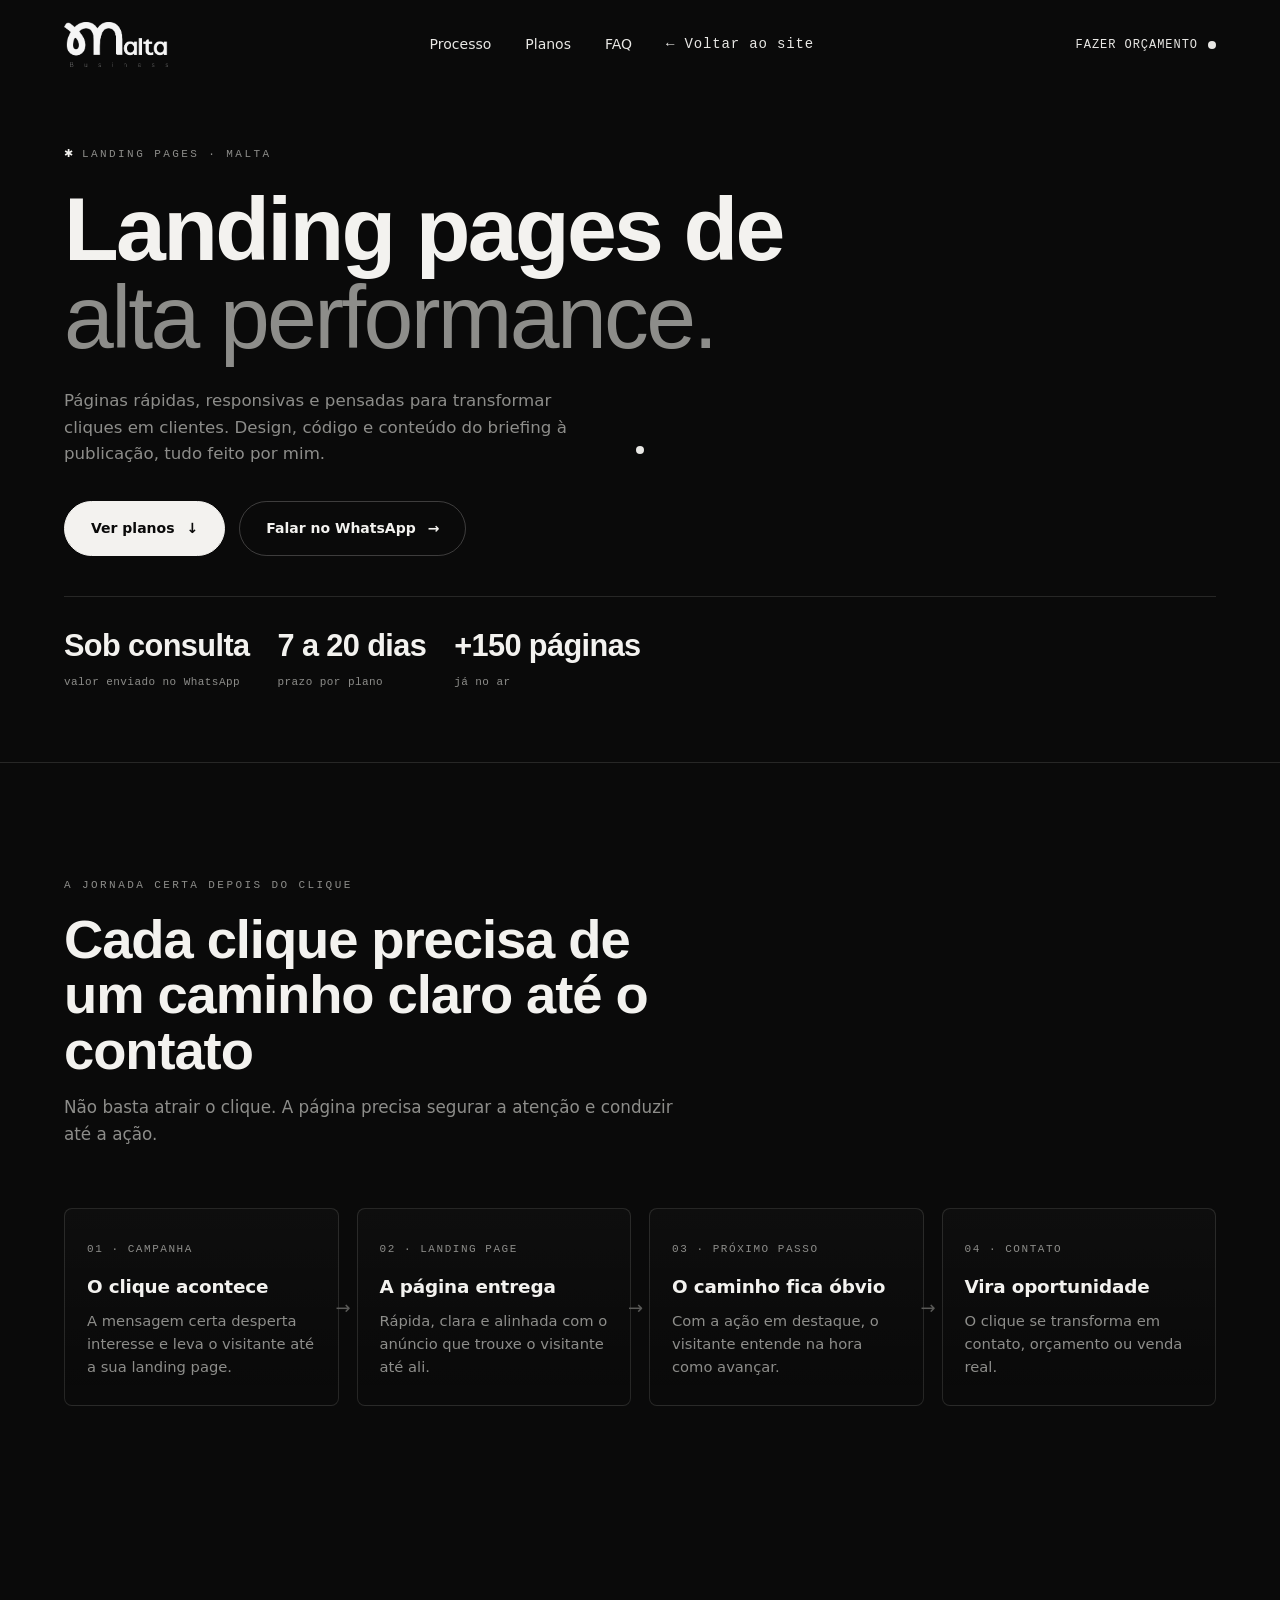
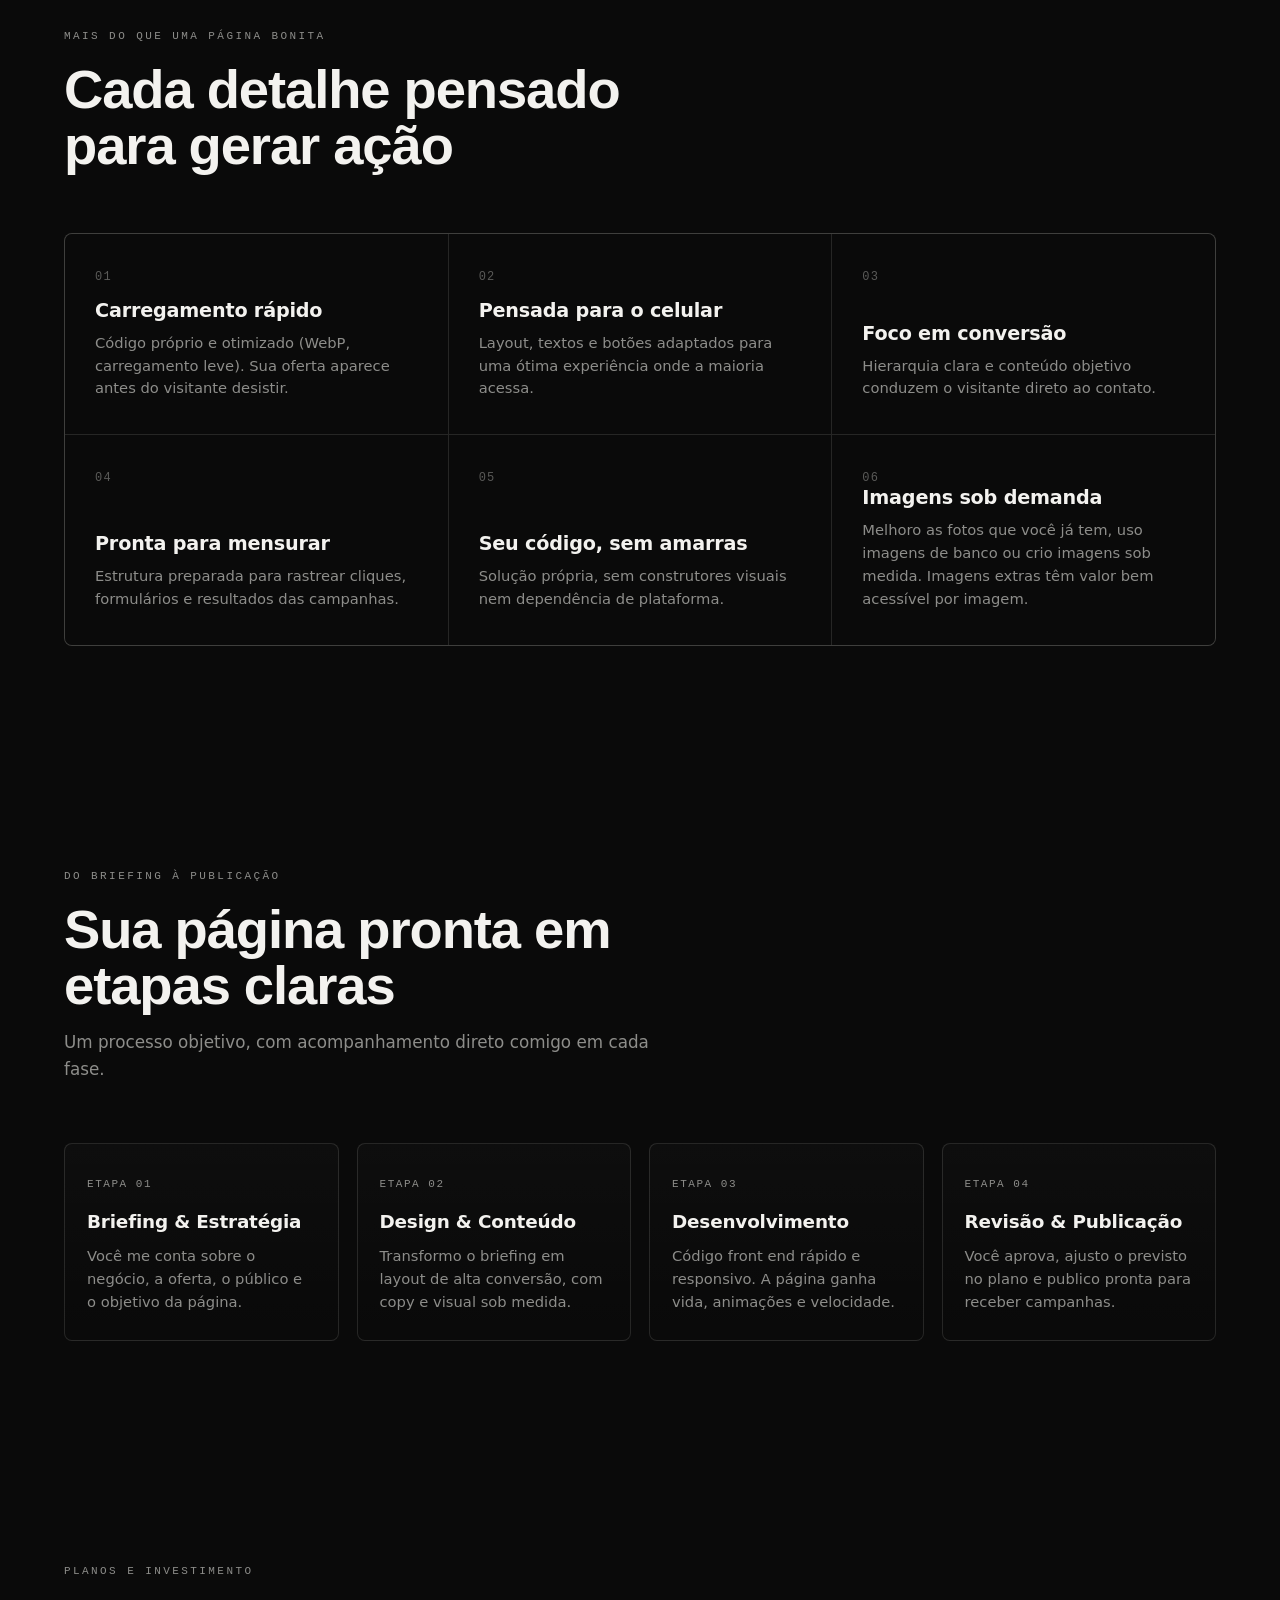
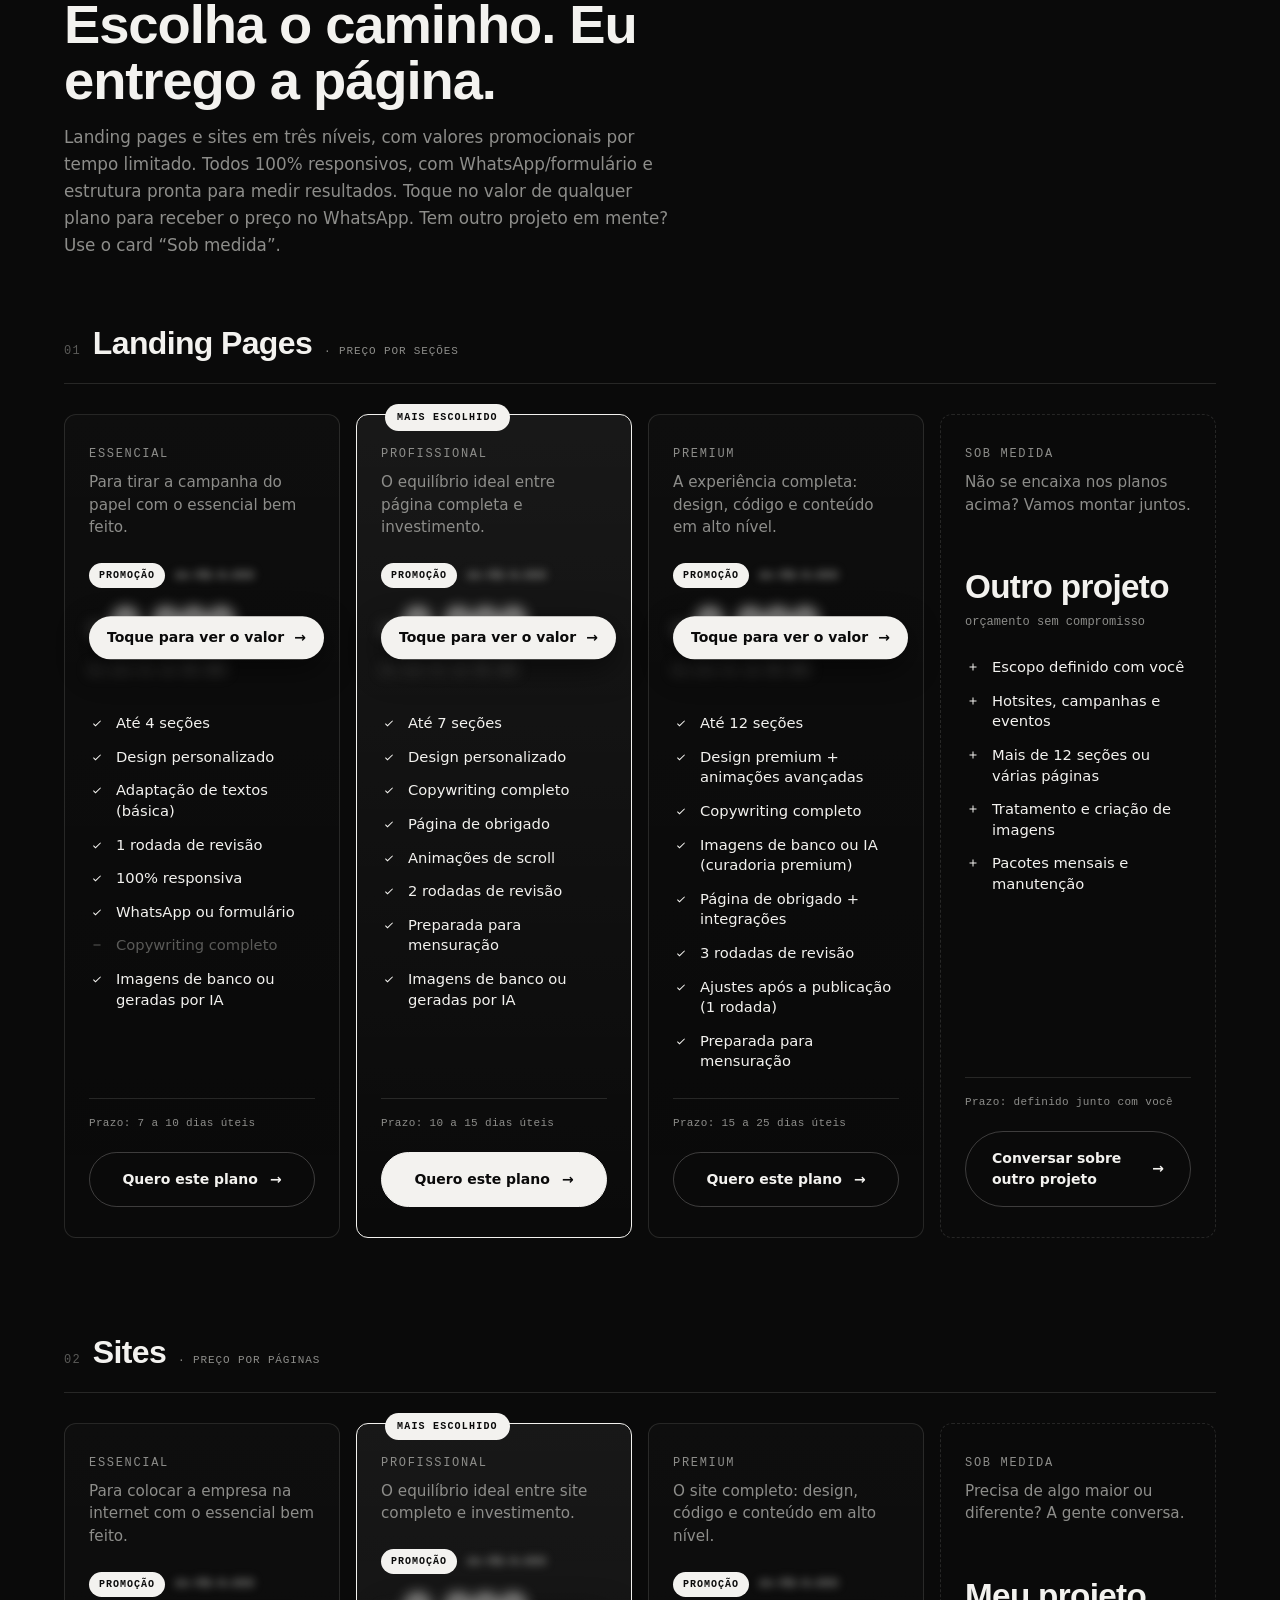
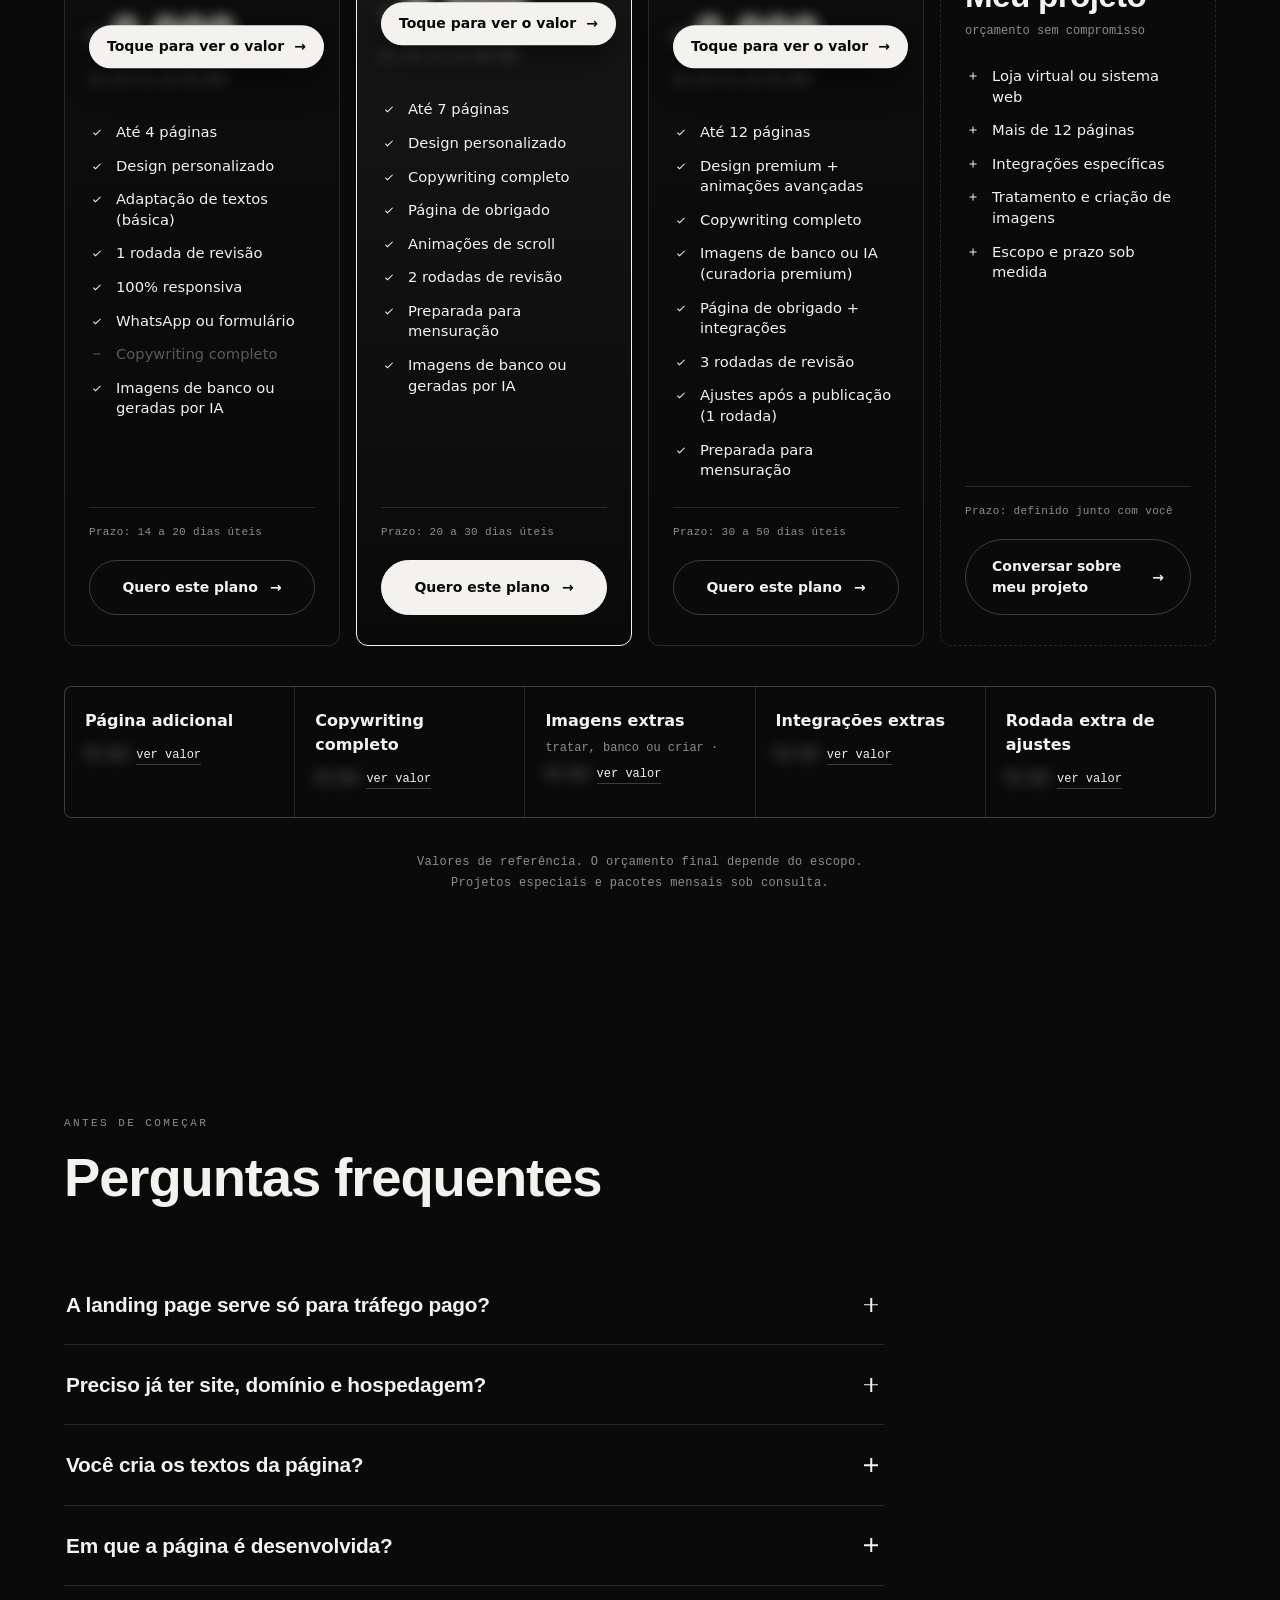
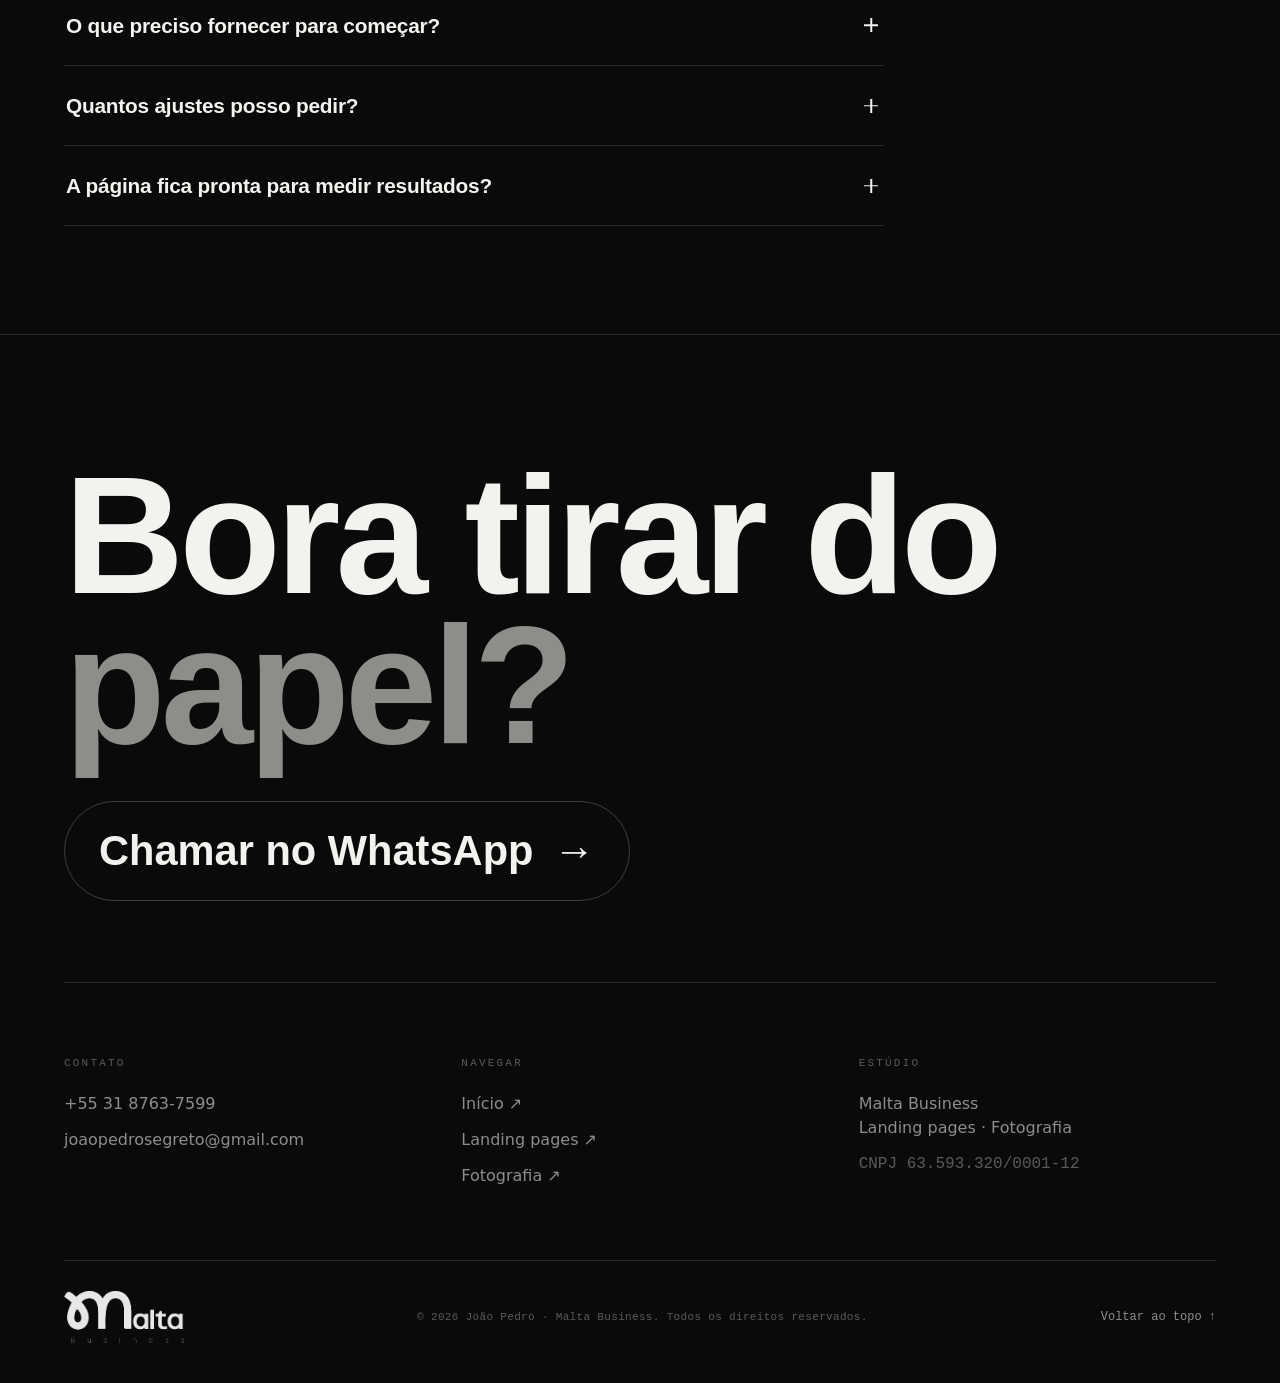
==== commit b77e6247: "Planos: preços borrados, valor só pelo WhatsApp via popup Os valores reais saíram do HTML (números f" ====
--- a/landing-page/index.html
+++ b/landing-page/index.html
@@ -4,12 +4,12 @@
 <meta charset="UTF-8" />
 <meta name="viewport" content="width=device-width, initial-scale=1.0, viewport-fit=cover" />
 <title>Landing Pages · Planos e Processo · Malta</title>
-<meta name="description" content="Landing pages de alta performance por João Pedro (Malta): processo do briefing à publicação e planos a partir de R$1.700. Design, código e conteúdo focados em conversão." />
+<meta name="description" content="Landing pages de alta performance por João Pedro (Malta): processo do briefing à publicação e planos para cada momento. Design, código e conteúdo focados em conversão." />
 <link rel="icon" type="image/png" href="../assets/favicon.png" />
 <link rel="apple-touch-icon" href="../assets/apple-touch-icon.png" />
 <meta property="og:type" content="website" />
 <meta property="og:title" content="Landing Pages · Planos e Processo · Malta" />
-<meta property="og:description" content="Landing pages de alta performance. Processo claro e planos a partir de R$1.700." />
+<meta property="og:description" content="Landing pages de alta performance. Processo claro e planos sob consulta." />
 <meta property="og:image" content="../assets/apple-touch-icon.png" />
 <meta name="theme-color" content="#0a0a0a" />
 <meta http-equiv="Content-Security-Policy" content="default-src 'self'; script-src 'self'; style-src 'self' 'unsafe-inline' https://fonts.googleapis.com; font-src 'self' https://fonts.gstatic.com; img-src 'self' data:; connect-src 'self'; base-uri 'self'; form-action 'self'; object-src 'none'; frame-src 'none'; upgrade-insecure-requests">
@@ -44,7 +44,7 @@
   <a href="https://wa.me/553187637599?text=Ol%C3%A1%20Malta%2C%20quero%20uma%20landing%20page.%20Vim%20pela%20p%C3%A1gina%20de%20planos." target="_blank" rel="noopener" class="nav__cta" data-cursor>
     <span>Fazer orçamento</span><i class="dot"></i>
   </a>
-  <button class="nav__burger" id="burger" aria-label="Menu"><span></span><span></span></button>
+  <button class="nav__burger" id="burger" type="button" aria-label="Menu"><span></span><span></span></button>
 </header>
 
 <div class="menu" id="menu">
@@ -70,7 +70,7 @@
     <a href="https://wa.me/553187637599?text=Ol%C3%A1%20Malta%2C%20quero%20uma%20landing%20page.%20Vim%20pela%20p%C3%A1gina%20de%20planos." target="_blank" rel="noopener" class="btn btn--ghost" data-cursor><span>Falar no WhatsApp</span><i>→</i></a>
   </div>
   <div class="phero__meta">
-    <div><b>A partir de R$ 1.700</b><span>ou parcelado no cartão</span></div>
+    <div><b>Sob consulta</b><span>valor enviado no WhatsApp</span></div>
     <div><b>7 a 20 dias</b><span>prazo por plano</span></div>
     <div><b>+150 páginas</b><span>já no ar</span></div>
   </div>
@@ -103,7 +103,7 @@
     <div class="feat"><span class="num">03</span><h3>Foco em conversão</h3><p>Hierarquia clara e conteúdo objetivo conduzem o visitante direto ao contato.</p></div>
     <div class="feat"><span class="num">04</span><h3>Pronta para mensurar</h3><p>Estrutura preparada para rastrear cliques, formulários e resultados das campanhas.</p></div>
     <div class="feat"><span class="num">05</span><h3>Seu código, sem amarras</h3><p>Solução própria, sem construtores visuais nem dependência de plataforma.</p></div>
-    <div class="feat"><span class="num">06</span><h3>Imagens sob demanda</h3><p>Melhoro as fotos que você já tem, uso imagens de banco ou crio imagens sob medida. Imagens extras saem a partir de R$ 15 cada.</p></div>
+    <div class="feat"><span class="num">06</span><h3>Imagens sob demanda</h3><p>Melhoro as fotos que você já tem, uso imagens de banco ou crio imagens sob medida. Imagens extras têm valor bem acessível por imagem.</p></div>
   </div>
 </section>
 
@@ -127,7 +127,7 @@
   <div class="sec__head">
     <span class="eyebrow">Planos e investimento</span>
     <h2 class="reveal-title"><span>Escolha o caminho.</span> <span>Eu entrego a página.</span></h2>
-    <p>Landing pages e sites em três níveis, com valores promocionais por tempo limitado. Todos 100% responsivos, com WhatsApp/formulário e estrutura pronta para medir resultados. Tem outro projeto em mente? Use o card “Sob medida”.</p>
+    <p>Landing pages e sites em três níveis, com valores promocionais por tempo limitado. Todos 100% responsivos, com WhatsApp/formulário e estrutura pronta para medir resultados. Toque no valor de qualquer plano para receber o preço no WhatsApp. Tem outro projeto em mente? Use o card “Sob medida”.</p>
   </div>
 
   <h3 class="plans__label"><span>01</span> Landing Pages <em>· preço por seções</em></h3>
@@ -136,9 +136,12 @@
     <article class="plan" data-cursor>
       <span class="plan__name">Essencial</span>
       <p class="plan__tag">Para tirar a campanha do papel com o essencial bem feito.</p>
-      <div class="plan__promo"><span class="plan__off">Promoção · −R$ 350</span><s>de R$ 2.050</s></div>
-      <div class="plan__price"><small>R$</small>1.700</div>
-      <div class="plan__inst">ou até 3x de R$ 566,67</div>
+      <div class="plan__promo"><span class="plan__off">Promoção</span><s class="is-blur" aria-hidden="true">de R$ 0.000</s></div>
+      <button type="button" class="plan__reveal" data-price="Landing Page Essencial" aria-haspopup="dialog" aria-label="Ver o valor do plano Landing Page Essencial" data-cursor>
+        <span class="plan__price is-blur" aria-hidden="true"><small>R$</small>0.000</span>
+        <span class="plan__inst is-blur" aria-hidden="true">ou até 0x de R$ 000</span>
+        <span class="plan__lock">Toque para ver o valor <i>→</i></span>
+      </button>
       <ul class="plan__list">
         <li>Até 4 seções</li>
         <li>Design personalizado</li>
@@ -157,9 +160,12 @@
       <span class="plan__badge">Mais escolhido</span>
       <span class="plan__name">Profissional</span>
       <p class="plan__tag">O equilíbrio ideal entre página completa e investimento.</p>
-      <div class="plan__promo"><span class="plan__off">Promoção · −R$ 950</span><s>de R$ 3.800</s></div>
-      <div class="plan__price"><small>R$</small>2.850</div>
-      <div class="plan__inst">ou até 4x de R$ 712,50</div>
+      <div class="plan__promo"><span class="plan__off">Promoção</span><s class="is-blur" aria-hidden="true">de R$ 0.000</s></div>
+      <button type="button" class="plan__reveal" data-price="Landing Page Profissional" aria-haspopup="dialog" aria-label="Ver o valor do plano Landing Page Profissional" data-cursor>
+        <span class="plan__price is-blur" aria-hidden="true"><small>R$</small>0.000</span>
+        <span class="plan__inst is-blur" aria-hidden="true">ou até 0x de R$ 000</span>
+        <span class="plan__lock">Toque para ver o valor <i>→</i></span>
+      </button>
       <ul class="plan__list">
         <li>Até 7 seções</li>
         <li>Design personalizado</li>
@@ -177,9 +183,12 @@
     <article class="plan" data-cursor>
       <span class="plan__name">Premium</span>
       <p class="plan__tag">A experiência completa: design, código e conteúdo em alto nível.</p>
-      <div class="plan__promo"><span class="plan__off">Promoção · −R$ 1.500</span><s>de R$ 6.350</s></div>
-      <div class="plan__price"><small>R$</small>4.850</div>
-      <div class="plan__inst">ou até 6x de R$ 808,33</div>
+      <div class="plan__promo"><span class="plan__off">Promoção</span><s class="is-blur" aria-hidden="true">de R$ 0.000</s></div>
+      <button type="button" class="plan__reveal" data-price="Landing Page Premium" aria-haspopup="dialog" aria-label="Ver o valor do plano Landing Page Premium" data-cursor>
+        <span class="plan__price is-blur" aria-hidden="true"><small>R$</small>0.000</span>
+        <span class="plan__inst is-blur" aria-hidden="true">ou até 0x de R$ 000</span>
+        <span class="plan__lock">Toque para ver o valor <i>→</i></span>
+      </button>
       <ul class="plan__list">
         <li>Até 12 seções</li>
         <li>Design premium + animações avançadas</li>
@@ -218,9 +227,12 @@
     <article class="plan" data-cursor>
       <span class="plan__name">Essencial</span>
       <p class="plan__tag">Para colocar a empresa na internet com o essencial bem feito.</p>
-      <div class="plan__promo"><span class="plan__off">Promoção · −R$ 350</span><s>de R$ 3.750</s></div>
-      <div class="plan__price"><small>R$</small>3.400</div>
-      <div class="plan__inst">ou até 3x de R$ 1.133,33</div>
+      <div class="plan__promo"><span class="plan__off">Promoção</span><s class="is-blur" aria-hidden="true">de R$ 0.000</s></div>
+      <button type="button" class="plan__reveal" data-price="Site Essencial" aria-haspopup="dialog" aria-label="Ver o valor do plano Site Essencial" data-cursor>
+        <span class="plan__price is-blur" aria-hidden="true"><small>R$</small>0.000</span>
+        <span class="plan__inst is-blur" aria-hidden="true">ou até 0x de R$ 000</span>
+        <span class="plan__lock">Toque para ver o valor <i>→</i></span>
+      </button>
       <ul class="plan__list">
         <li>Até 4 páginas</li>
         <li>Design personalizado</li>
@@ -239,9 +251,12 @@
       <span class="plan__badge">Mais escolhido</span>
       <span class="plan__name">Profissional</span>
       <p class="plan__tag">O equilíbrio ideal entre site completo e investimento.</p>
-      <div class="plan__promo"><span class="plan__off">Promoção · −R$ 950</span><s>de R$ 6.650</s></div>
-      <div class="plan__price"><small>R$</small>5.700</div>
-      <div class="plan__inst">ou até 4x de R$ 1.425</div>
+      <div class="plan__promo"><span class="plan__off">Promoção</span><s class="is-blur" aria-hidden="true">de R$ 0.000</s></div>
+      <button type="button" class="plan__reveal" data-price="Site Profissional" aria-haspopup="dialog" aria-label="Ver o valor do plano Site Profissional" data-cursor>
+        <span class="plan__price is-blur" aria-hidden="true"><small>R$</small>0.000</span>
+        <span class="plan__inst is-blur" aria-hidden="true">ou até 0x de R$ 000</span>
+        <span class="plan__lock">Toque para ver o valor <i>→</i></span>
+      </button>
       <ul class="plan__list">
         <li>Até 7 páginas</li>
         <li>Design personalizado</li>
@@ -259,9 +274,12 @@
     <article class="plan" data-cursor>
       <span class="plan__name">Premium</span>
       <p class="plan__tag">O site completo: design, código e conteúdo em alto nível.</p>
-      <div class="plan__promo"><span class="plan__off">Promoção · −R$ 1.500</span><s>de R$ 11.200</s></div>
-      <div class="plan__price"><small>R$</small>9.700</div>
-      <div class="plan__inst">ou até 6x de R$ 1.616,67</div>
+      <div class="plan__promo"><span class="plan__off">Promoção</span><s class="is-blur" aria-hidden="true">de R$ 0.000</s></div>
+      <button type="button" class="plan__reveal" data-price="Site Premium" aria-haspopup="dialog" aria-label="Ver o valor do plano Site Premium" data-cursor>
+        <span class="plan__price is-blur" aria-hidden="true"><small>R$</small>0.000</span>
+        <span class="plan__inst is-blur" aria-hidden="true">ou até 0x de R$ 000</span>
+        <span class="plan__lock">Toque para ver o valor <i>→</i></span>
+      </button>
       <ul class="plan__list">
         <li>Até 12 páginas</li>
         <li>Design premium + animações avançadas</li>
@@ -295,11 +313,11 @@
   </div>
 
   <div class="addons">
-    <div class="addon"><b>Página adicional</b><span>a partir de R$ 800</span></div>
-    <div class="addon"><b>Copywriting completo</b><span>a partir de R$ 850</span></div>
-    <div class="addon"><b>Imagens extras</b><span>tratar, banco ou criar · a partir de R$ 15/imagem</span></div>
-    <div class="addon"><b>Integrações extras</b><span>a partir de R$ 700</span></div>
-    <div class="addon"><b>Rodada extra de ajustes</b><span>a partir de R$ 750</span></div>
+    <div class="addon"><b>Página adicional</b><button type="button" class="addon__reveal" data-price="Página adicional" aria-haspopup="dialog" aria-label="Ver o valor de Página adicional" data-cursor><em class="is-blur" aria-hidden="true">R$ 000</em> <i>ver valor</i></button></div>
+    <div class="addon"><b>Copywriting completo</b><button type="button" class="addon__reveal" data-price="Copywriting completo" aria-haspopup="dialog" aria-label="Ver o valor de Copywriting completo" data-cursor><em class="is-blur" aria-hidden="true">R$ 000</em> <i>ver valor</i></button></div>
+    <div class="addon"><b>Imagens extras</b><button type="button" class="addon__reveal" data-price="Imagens extras" aria-haspopup="dialog" aria-label="Ver o valor de Imagens extras" data-cursor>tratar, banco ou criar · <em class="is-blur" aria-hidden="true">R$ 000</em> <i>ver valor</i></button></div>
+    <div class="addon"><b>Integrações extras</b><button type="button" class="addon__reveal" data-price="Integrações extras" aria-haspopup="dialog" aria-label="Ver o valor de Integrações extras" data-cursor><em class="is-blur" aria-hidden="true">R$ 000</em> <i>ver valor</i></button></div>
+    <div class="addon"><b>Rodada extra de ajustes</b><button type="button" class="addon__reveal" data-price="Rodada extra de ajustes" aria-haspopup="dialog" aria-label="Ver o valor de Rodada extra de ajustes" data-cursor><em class="is-blur" aria-hidden="true">R$ 000</em> <i>ver valor</i></button></div>
   </div>
   <p class="plans__note">Valores de referência. O orçamento final depende do escopo.<br>Projetos especiais e pacotes mensais sob consulta.</p>
 </section>
@@ -311,17 +329,54 @@
     <h2 class="reveal-title"><span>Perguntas</span> <span>frequentes</span></h2>
   </div>
   <div class="faq">
-    <div class="faq__item"><button class="faq__q" data-cursor>A landing page serve só para tráfego pago?<span class="ic"></span></button><div class="faq__a"><p>Não. Ela funciona para Google e Meta Ads, mas também para bio do Instagram, email, QR code em material impresso e qualquer link onde você queira converter visitantes em contatos.</p></div></div>
-    <div class="faq__item"><button class="faq__q" data-cursor>Preciso já ter site, domínio e hospedagem?<span class="ic"></span></button><div class="faq__a"><p>Não é obrigatório. A landing page pode ser publicada de forma independente. Se você ainda não tem domínio/hospedagem, eu te oriento na melhor opção durante o projeto.</p></div></div>
-    <div class="faq__item"><button class="faq__q" data-cursor>Você cria os textos da página?<span class="ic"></span></button><div class="faq__a"><p>Sim. No plano Essencial faço a adaptação dos seus textos; nos planos Profissional e Premium o copywriting completo já está incluído, escrito com foco em conversão.</p></div></div>
-    <div class="faq__item"><button class="faq__q" data-cursor>Em que a página é desenvolvida?<span class="ic"></span></button><div class="faq__a"><p>Em código próprio (HTML/CSS/JS), sem construtores visuais. Isso deixa a página mais rápida, leve e sem dependência de plataformas ou mensalidades de builder.</p></div></div>
-    <div class="faq__item"><button class="faq__q" data-cursor>O que preciso fornecer para começar?<span class="ic"></span></button><div class="faq__a"><p>Informações sobre o seu negócio e a oferta, logo e materiais de marca (se tiver) e a preferência de contato (WhatsApp/formulário). O resto a gente alinha no briefing.</p></div></div>
-    <div class="faq__item"><button class="faq__q" data-cursor>Quantos ajustes posso pedir?<span class="ic"></span></button><div class="faq__a"><p>Depende do plano: Essencial inclui 1 rodada de revisão, Profissional 2 rodadas e Premium 3 rodadas + 1 rodada de ajustes após a publicação. Rodadas extras são um adicional.</p></div></div>
-    <div class="faq__item"><button class="faq__q" data-cursor>A página fica pronta para medir resultados?<span class="ic"></span></button><div class="faq__a"><p>Sim. Deixo a estrutura preparada para você (ou seu gestor de tráfego) instalar tags e acompanhar cliques, formulários e contatos gerados.</p></div></div>
+    <div class="faq__item"><button type="button" class="faq__q" data-cursor>A landing page serve só para tráfego pago?<span class="ic"></span></button><div class="faq__a"><p>Não. Ela funciona para Google e Meta Ads, mas também para bio do Instagram, email, QR code em material impresso e qualquer link onde você queira converter visitantes em contatos.</p></div></div>
+    <div class="faq__item"><button type="button" class="faq__q" data-cursor>Preciso já ter site, domínio e hospedagem?<span class="ic"></span></button><div class="faq__a"><p>Não é obrigatório. A landing page pode ser publicada de forma independente. Se você ainda não tem domínio/hospedagem, eu te oriento na melhor opção durante o projeto.</p></div></div>
+    <div class="faq__item"><button type="button" class="faq__q" data-cursor>Você cria os textos da página?<span class="ic"></span></button><div class="faq__a"><p>Sim. No plano Essencial faço a adaptação dos seus textos; nos planos Profissional e Premium o copywriting completo já está incluído, escrito com foco em conversão.</p></div></div>
+    <div class="faq__item"><button type="button" class="faq__q" data-cursor>Em que a página é desenvolvida?<span class="ic"></span></button><div class="faq__a"><p>Em código próprio (HTML/CSS/JS), sem construtores visuais. Isso deixa a página mais rápida, leve e sem dependência de plataformas ou mensalidades de builder.</p></div></div>
+    <div class="faq__item"><button type="button" class="faq__q" data-cursor>O que preciso fornecer para começar?<span class="ic"></span></button><div class="faq__a"><p>Informações sobre o seu negócio e a oferta, logo e materiais de marca (se tiver) e a preferência de contato (WhatsApp/formulário). O resto a gente alinha no briefing.</p></div></div>
+    <div class="faq__item"><button type="button" class="faq__q" data-cursor>Quantos ajustes posso pedir?<span class="ic"></span></button><div class="faq__a"><p>Depende do plano: Essencial inclui 1 rodada de revisão, Profissional 2 rodadas e Premium 3 rodadas + 1 rodada de ajustes após a publicação. Rodadas extras são um adicional.</p></div></div>
+    <div class="faq__item"><button type="button" class="faq__q" data-cursor>A página fica pronta para medir resultados?<span class="ic"></span></button><div class="faq__a"><p>Sim. Deixo a estrutura preparada para você (ou seu gestor de tráfego) instalar tags e acompanhar cliques, formulários e contatos gerados.</p></div></div>
   </div>
 </section>
 
 </main>
+
+<!-- POPUP: ver valor do plano -->
+<dialog class="pmodal" id="price-modal" aria-labelledby="pm-title">
+  <div class="pmodal__box">
+    <button type="button" class="pmodal__close" data-close aria-label="Fechar" data-cursor>×</button>
+    <span class="eyebrow">Valor sob consulta</span>
+    <h2 class="pmodal__title" id="pm-title">Receba o valor de <span data-plan>um plano</span></h2>
+    <p class="pmodal__lead">Preencha e eu te mando o valor e as condições da promoção pelo WhatsApp.</p>
+    <form class="cform" id="price-form" novalidate>
+      <input type="hidden" name="plano" value="" />
+      <div class="cfield">
+        <label for="p-nome">Nome *</label>
+        <input id="p-nome" name="nome" type="text" autocomplete="name" required minlength="2" placeholder="Como posso te chamar?" aria-describedby="pe-nome" />
+        <small class="cfield__err" id="pe-nome"></small>
+      </div>
+      <div class="cfield">
+        <label for="p-whatsapp">WhatsApp *</label>
+        <input id="p-whatsapp" name="whatsapp" type="tel" inputmode="tel" autocomplete="tel" required placeholder="(31) 98765-4321" aria-describedby="pe-whatsapp" />
+        <small class="cfield__err" id="pe-whatsapp"></small>
+      </div>
+      <div class="cfield">
+        <label for="p-negocio">Seu negócio *</label>
+        <input id="p-negocio" name="negocio" type="text" required minlength="2" placeholder="Ex.: marmoraria, clínica, loja..." aria-describedby="pe-negocio" />
+        <small class="cfield__err" id="pe-negocio"></small>
+      </div>
+      <div class="cfield">
+        <label for="p-mensagem">Algo a mais? (opcional)</label>
+        <textarea id="p-mensagem" name="mensagem" rows="3" placeholder="Prazo, referências, dúvidas..."></textarea>
+      </div>
+      <div class="cform__foot">
+        <p>* obrigatórios. O botão libera quando estiverem preenchidos.</p>
+        <button type="submit" class="btn btn--solid" disabled data-cursor><span>Receber valor no WhatsApp</span><i>→</i></button>
+      </div>
+    </form>
+  </div>
+</dialog>
+
 
 <!-- FOOTER -->
 <footer class="footer" id="contato">
--- a/css/style.css
+++ b/css/style.css
@@ -835,3 +835,75 @@
   .plans__label{max-width:460px;margin-left:auto;margin-right:auto}
   .plans + .plans__label{margin-top:70px}
 }
+
+/* ============================================================
+   PLANOS · preço borrado (sob consulta) + popup
+   Os números no HTML são fictícios: o valor real só vai pelo WhatsApp.
+   ============================================================ */
+.is-blur{filter:blur(7px);user-select:none;-webkit-user-select:none;pointer-events:none}
+.plan__promo s.is-blur{filter:blur(4px)}
+
+.plan__reveal{
+  display:block;width:100%;text-align:left;position:relative;cursor:pointer;
+  border-radius:10px;margin:0 -8px;padding:4px 8px 8px;width:calc(100% + 16px);
+  transition:background .4s var(--ease);
+}
+.plan__reveal .plan__price,.plan__reveal .plan__inst{display:block}
+.plan__reveal .plan__price.is-blur{filter:blur(7px);transition:filter .5s var(--ease)}
+.plan__reveal:hover{background:rgba(243,242,239,.05)}
+.plan__reveal:hover .plan__price.is-blur{filter:blur(5px)}
+.plan__lock{
+  position:absolute;left:8px;top:50%;transform:translateY(-62%);
+  display:inline-flex;align-items:center;gap:10px;white-space:nowrap;
+  font-weight:600;font-size:14px;color:var(--bg);background:var(--white);
+  padding:11px 18px;border-radius:100px;box-shadow:0 10px 30px rgba(0,0,0,.5);
+  transition:transform .4s var(--ease);
+}
+.plan__lock i{font-style:normal;transition:transform .4s var(--ease)}
+.plan__reveal:hover .plan__lock i{transform:translateX(4px)}
+.plan__reveal:active .plan__lock{transform:translateY(-62%) scale(.96)}
+.plan__reveal:focus-visible,.addon__reveal:focus-visible{outline:2px solid var(--white);outline-offset:3px}
+
+.addon__reveal{
+  display:inline-flex;align-items:center;gap:8px;flex-wrap:wrap;text-align:left;cursor:pointer;
+  font-family:'JetBrains Mono',monospace;font-size:12px;color:var(--grey);min-height:32px;
+}
+.addon__reveal em{font-style:normal}
+.addon__reveal i{font-style:normal;color:var(--white);border-bottom:1px solid var(--line-2);transition:border-color .3s}
+.addon__reveal:hover i{border-color:var(--white)}
+
+/* popup */
+.pmodal{
+  border:0;padding:0;background:transparent;color:var(--white);
+  width:min(560px,calc(100% - 32px));max-width:none;max-height:calc(100dvh - 32px);margin:auto;overflow:visible;
+}
+.pmodal::backdrop{background:rgba(10,10,10,.72);backdrop-filter:blur(6px);-webkit-backdrop-filter:blur(6px)}
+.pmodal[open]{animation:pmIn .5s var(--ease)}
+.pmodal[open]::backdrop{animation:pmFade .4s ease}
+@keyframes pmIn{from{opacity:0;transform:translateY(24px) scale(.98)}to{opacity:1;transform:none}}
+@keyframes pmFade{from{opacity:0}to{opacity:1}}
+.pmodal__box{
+  position:relative;background:var(--bg-2);border:1px solid var(--line-2);border-radius:12px;
+  padding:clamp(26px,4vw,40px);max-height:calc(100dvh - 32px);overflow:auto;overscroll-behavior:contain;
+}
+.pmodal__close{
+  position:absolute;top:14px;right:14px;width:44px;height:44px;border-radius:50%;
+  border:1px solid var(--line-2);font-size:22px;line-height:1;color:var(--white);
+  display:flex;align-items:center;justify-content:center;transition:.4s var(--ease);
+}
+.pmodal__close:hover{background:var(--white);color:var(--bg);border-color:var(--white)}
+.pmodal__title{font-family:'Archivo',sans-serif;font-weight:800;font-size:clamp(1.6rem,3.6vw,2.3rem);
+  line-height:1.05;letter-spacing:-.02em;margin:16px 44px 12px 0}
+.pmodal__title span{color:var(--grey)}
+.pmodal__lead{color:var(--grey);line-height:1.55;margin-bottom:26px}
+.pmodal .cform{gap:22px}
+.pmodal .cform__foot{margin-top:4px}
+.pmodal .cform__foot .btn{width:100%;justify-content:center}
+body.modal-open{overflow:hidden}
+body.modal-open .wa-float{opacity:0;pointer-events:none}
+@media (prefers-reduced-motion:reduce){.pmodal[open],.pmodal[open]::backdrop{animation:none}}
+@media (max-width:640px){
+  .pmodal .cform{gap:14px}
+  .pmodal__lead{margin-bottom:16px}
+  .pmodal textarea{min-height:64px}
+}
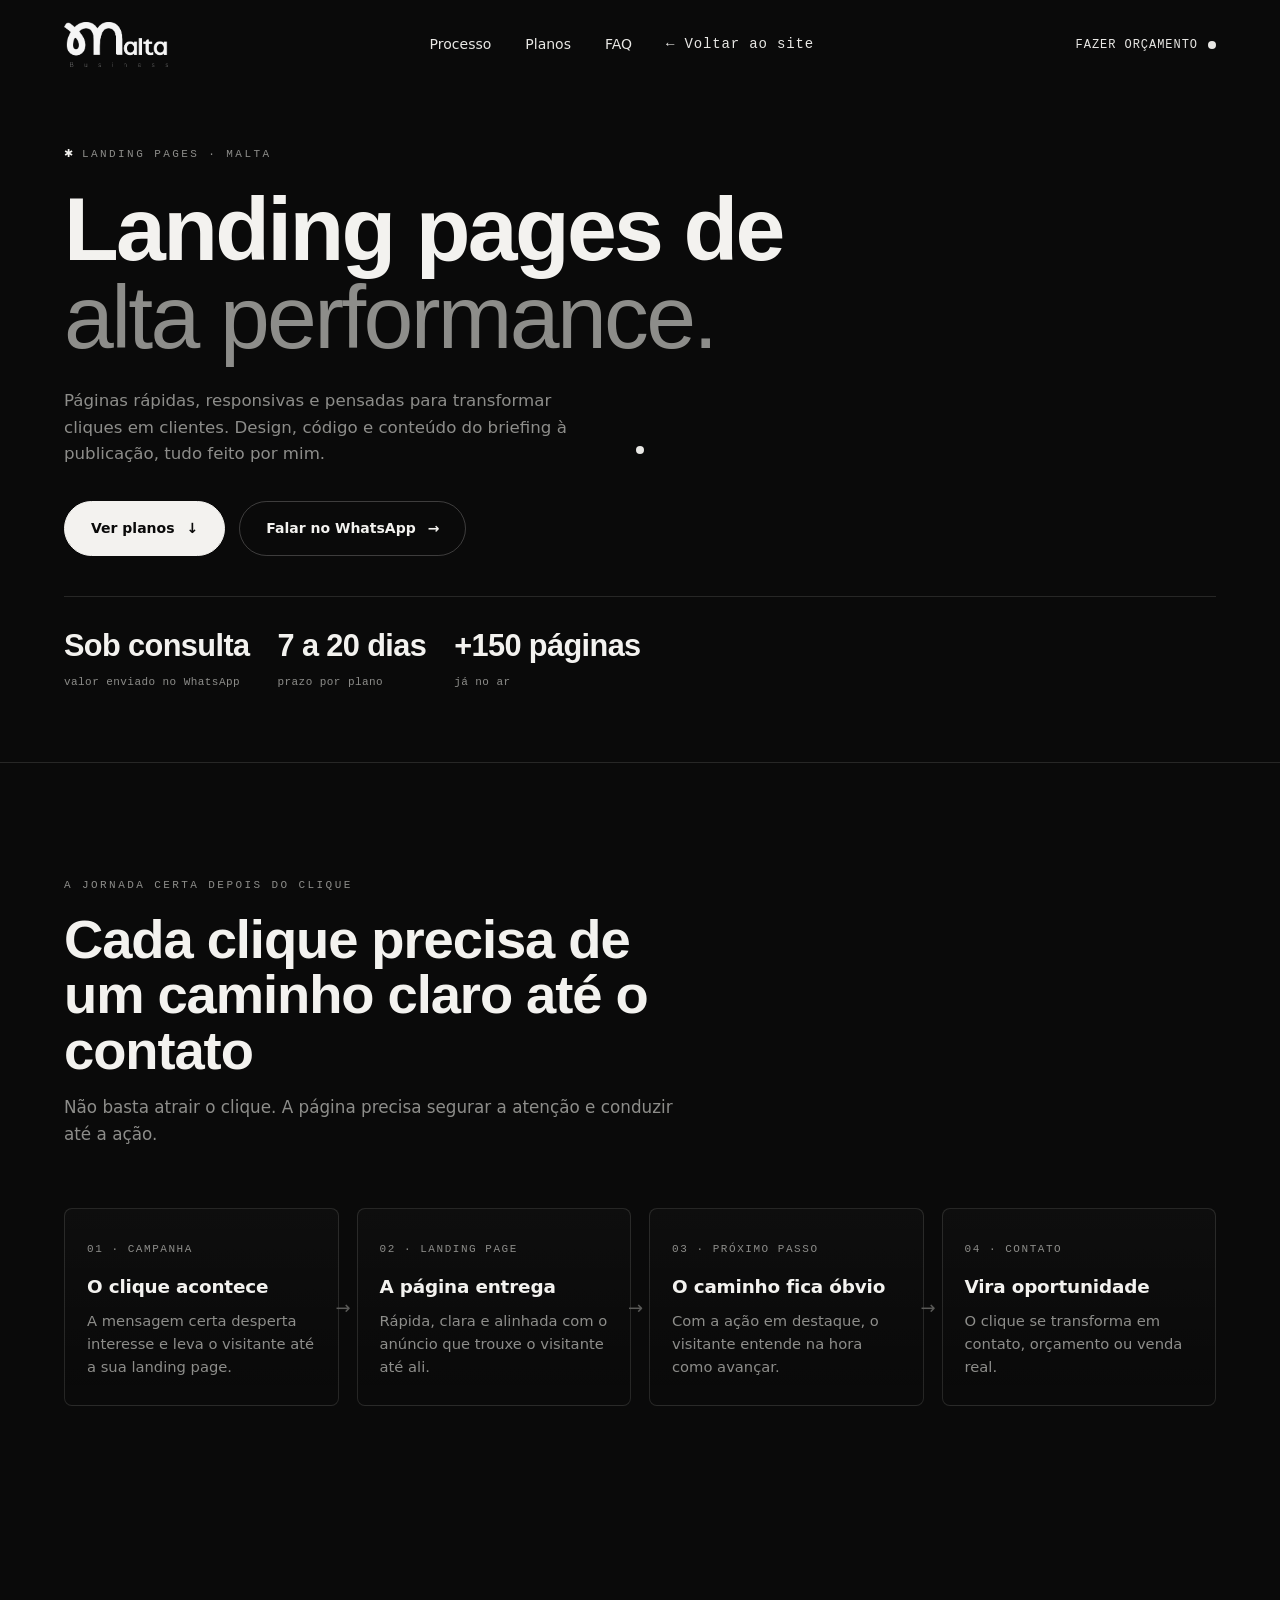
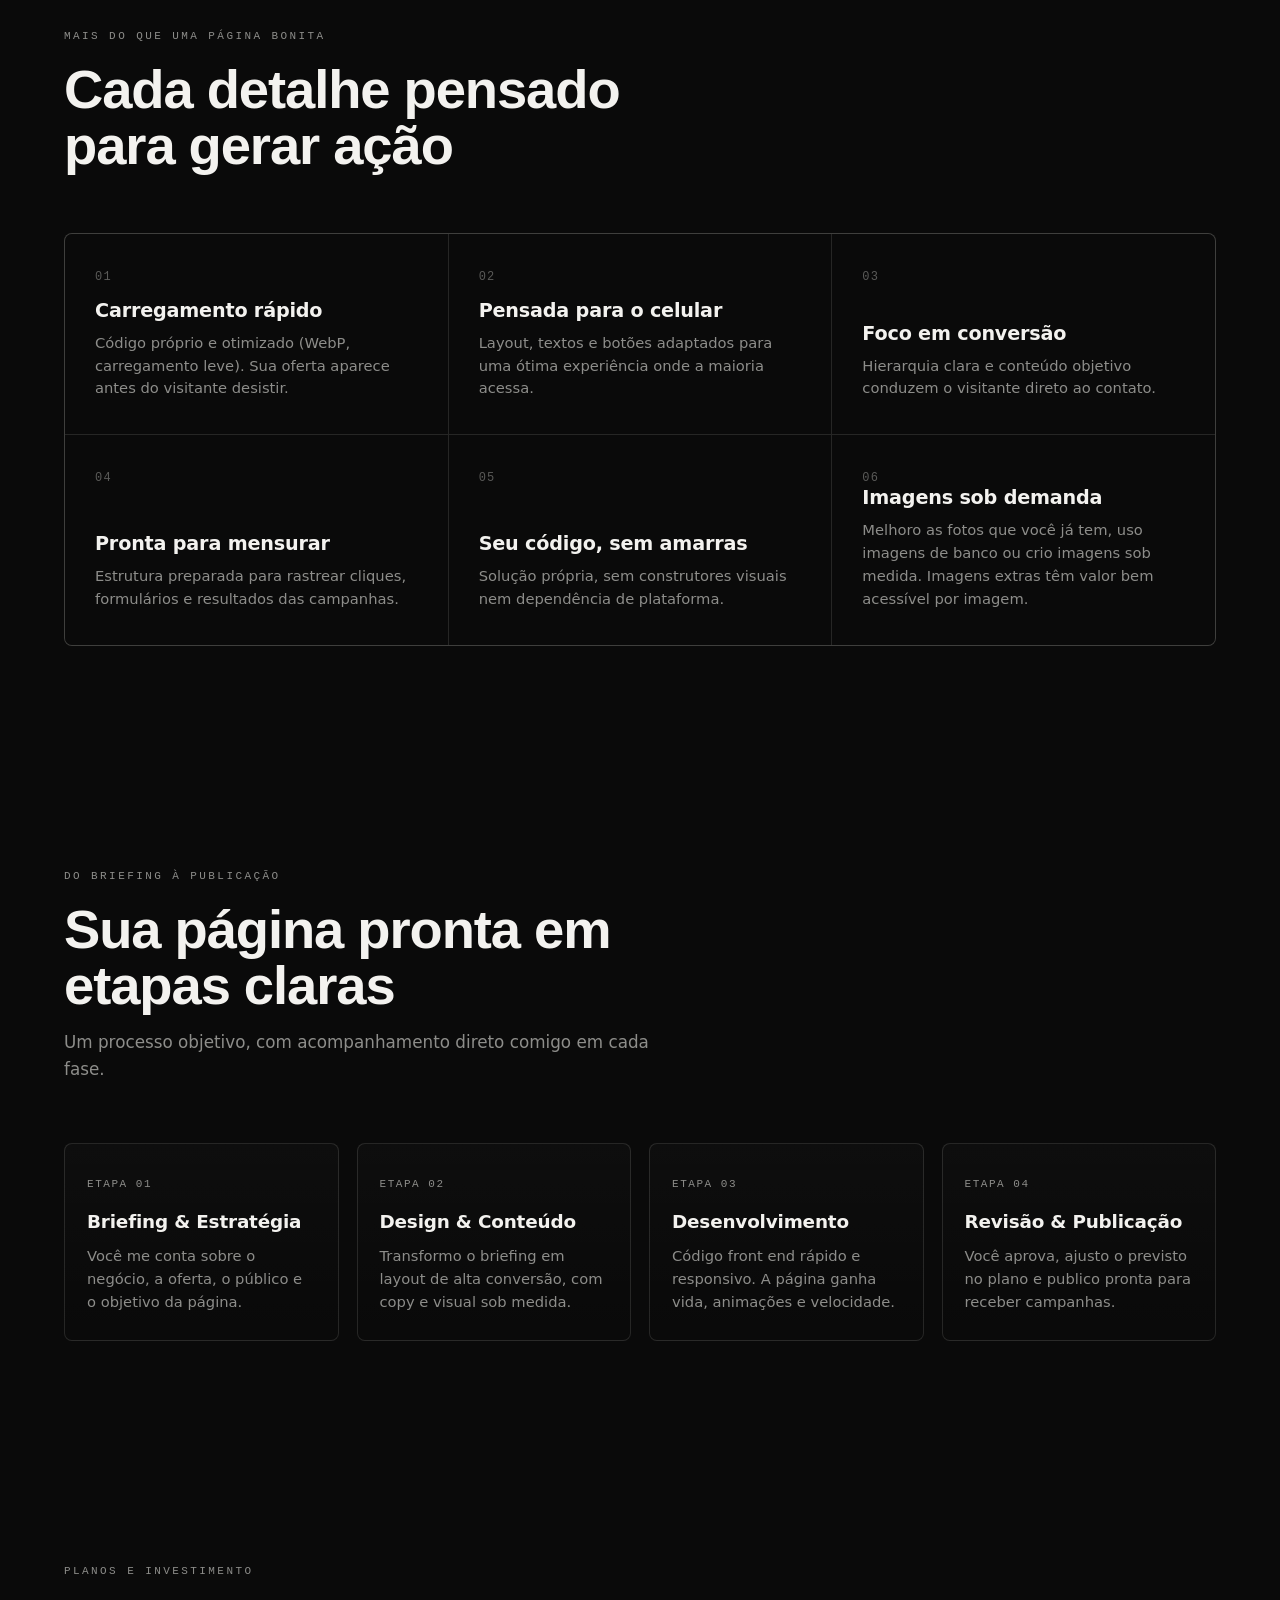
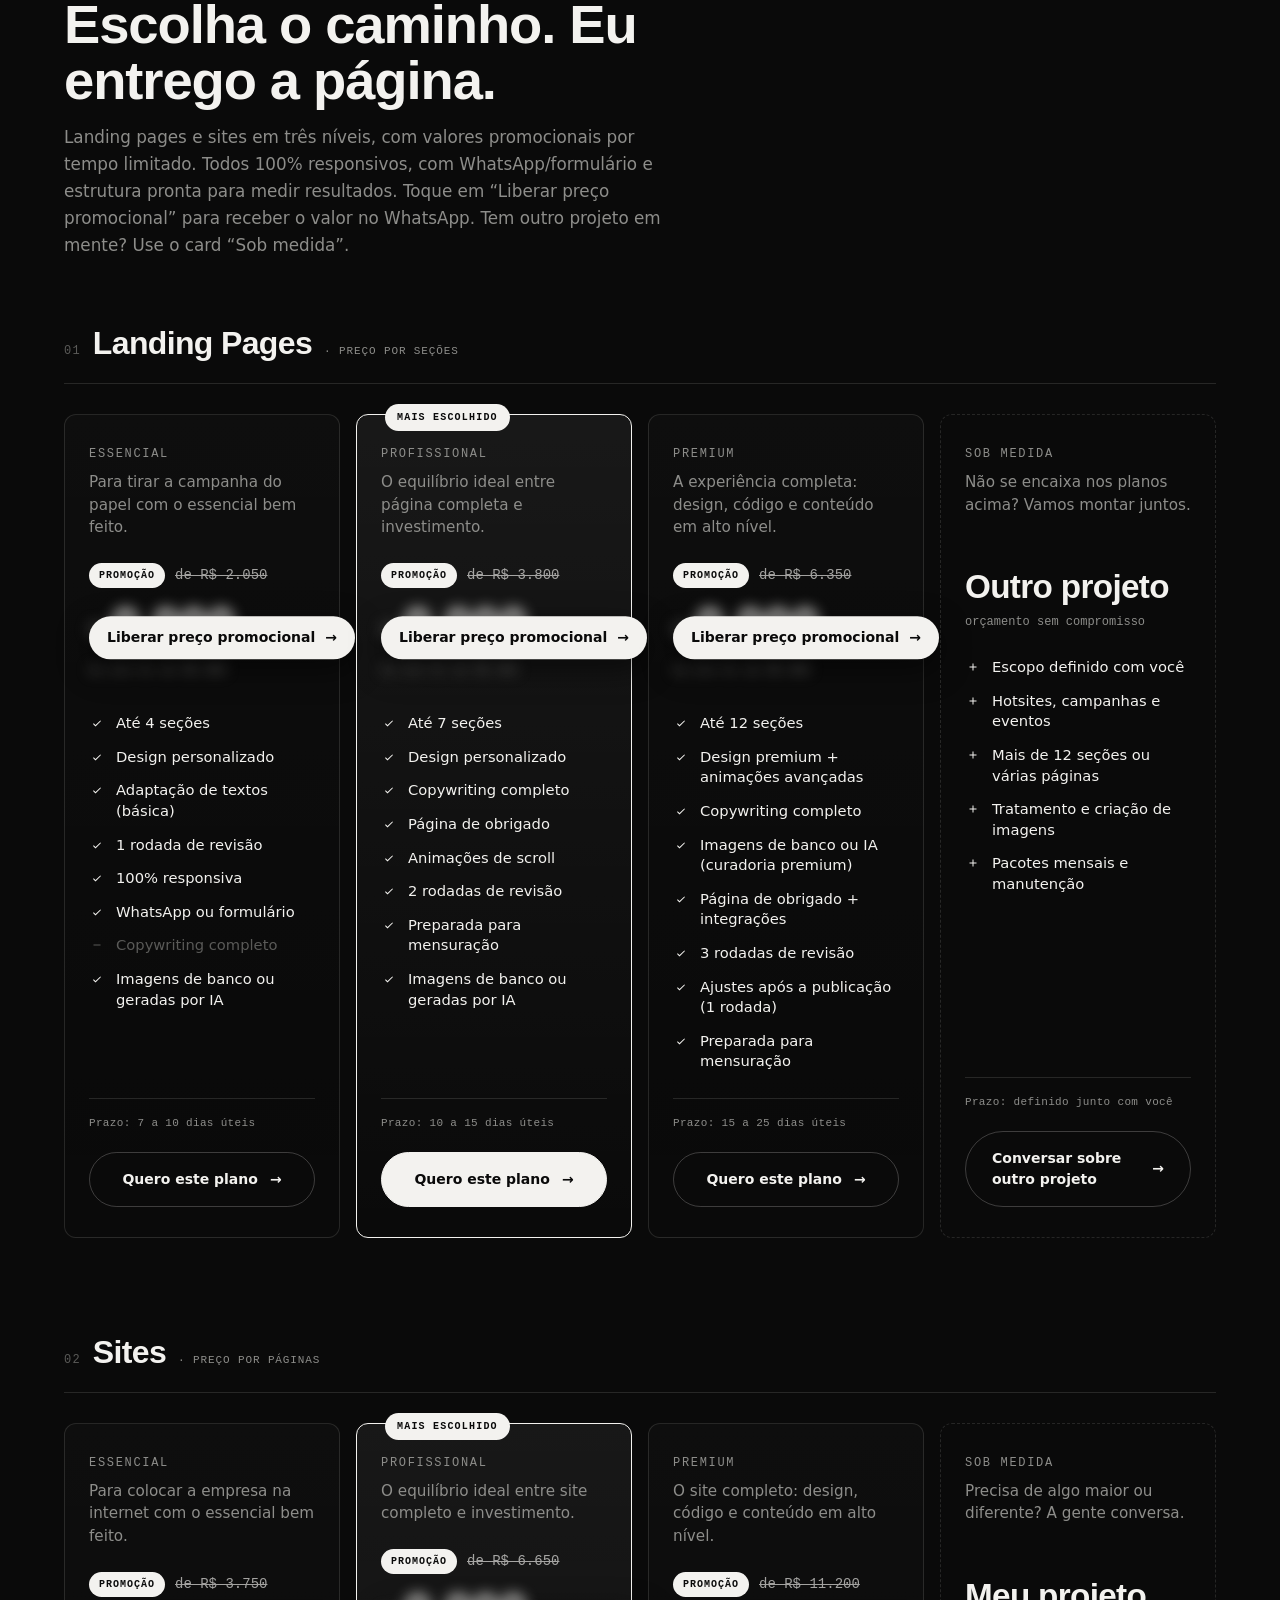
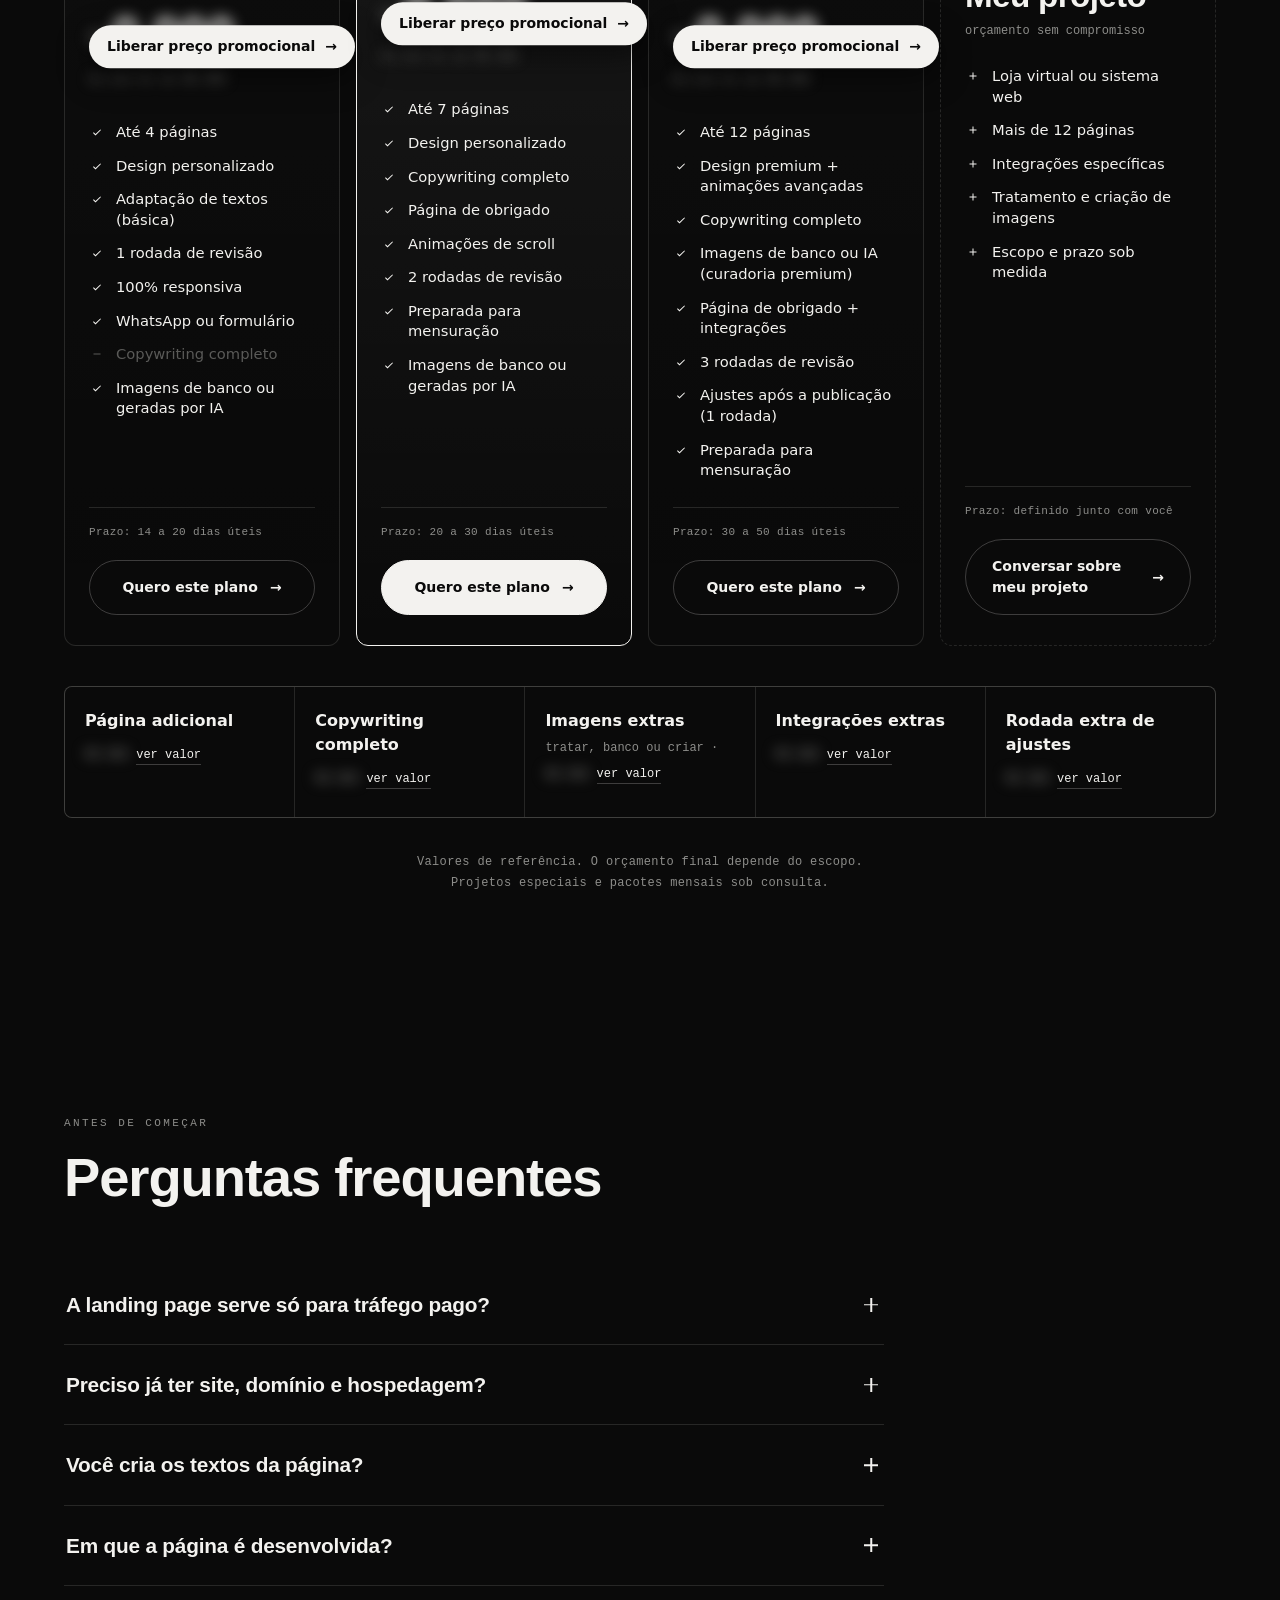
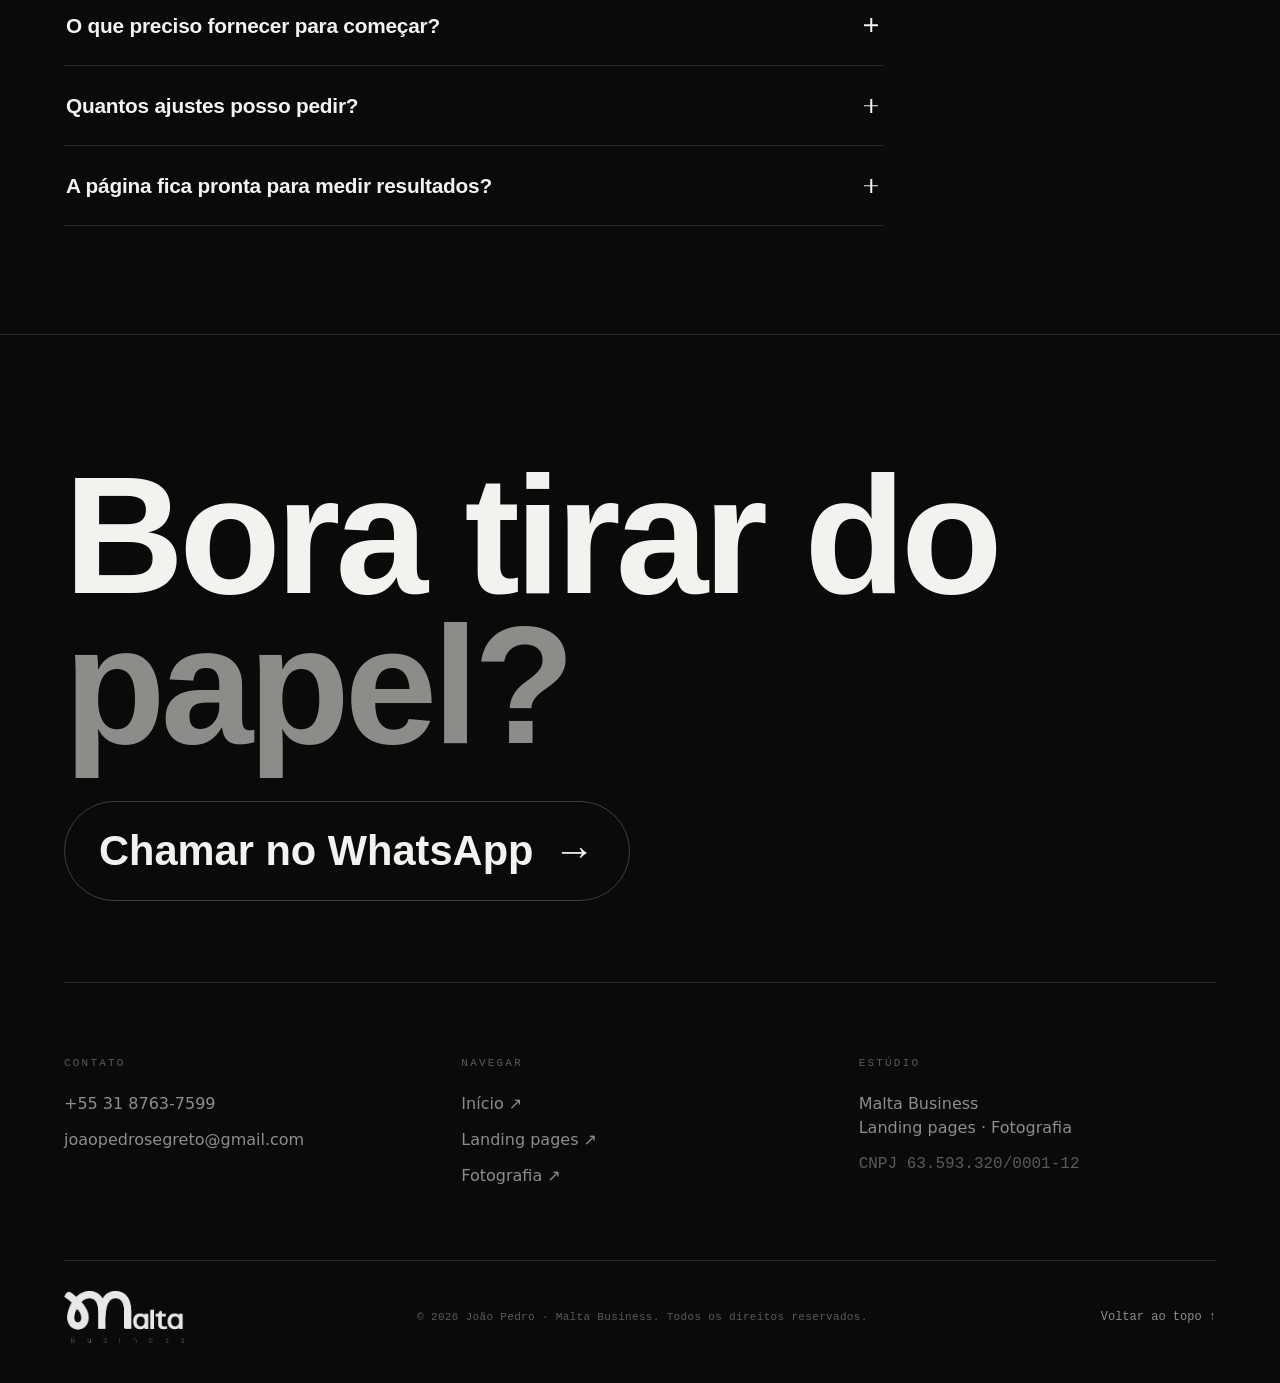
==== commit 0cf1746d: "Planos: preço "de" visível, promocional pelo WhatsApp em 1 toque, medição - Preço sem desconto apare" ====
--- a/landing-page/index.html
+++ b/landing-page/index.html
@@ -127,7 +127,7 @@
   <div class="sec__head">
     <span class="eyebrow">Planos e investimento</span>
     <h2 class="reveal-title"><span>Escolha o caminho.</span> <span>Eu entrego a página.</span></h2>
-    <p>Landing pages e sites em três níveis, com valores promocionais por tempo limitado. Todos 100% responsivos, com WhatsApp/formulário e estrutura pronta para medir resultados. Toque no valor de qualquer plano para receber o preço no WhatsApp. Tem outro projeto em mente? Use o card “Sob medida”.</p>
+    <p>Landing pages e sites em três níveis, com valores promocionais por tempo limitado. Todos 100% responsivos, com WhatsApp/formulário e estrutura pronta para medir resultados. Toque em “Liberar preço promocional” para receber o valor no WhatsApp. Tem outro projeto em mente? Use o card “Sob medida”.</p>
   </div>
 
   <h3 class="plans__label"><span>01</span> Landing Pages <em>· preço por seções</em></h3>
@@ -136,12 +136,12 @@
     <article class="plan" data-cursor>
       <span class="plan__name">Essencial</span>
       <p class="plan__tag">Para tirar a campanha do papel com o essencial bem feito.</p>
-      <div class="plan__promo"><span class="plan__off">Promoção</span><s class="is-blur" aria-hidden="true">de R$ 0.000</s></div>
-      <button type="button" class="plan__reveal" data-price="Landing Page Essencial" aria-haspopup="dialog" aria-label="Ver o valor do plano Landing Page Essencial" data-cursor>
-        <span class="plan__price is-blur" aria-hidden="true"><small>R$</small>0.000</span>
-        <span class="plan__inst is-blur" aria-hidden="true">ou até 0x de R$ 000</span>
-        <span class="plan__lock">Toque para ver o valor <i>→</i></span>
-      </button>
+      <div class="plan__promo"><span class="plan__off">Promoção</span><s>de R$ 2.050</s></div>
+      <a class="plan__reveal" href="https://wa.me/553187637599?text=Ol%C3%A1%2C%20Malta%21%20Vi%20a%20p%C3%A1gina%20de%20planos%20e%20quero%20o%20valor%20promocional%20da%20Landing%20Page%20Essencial." target="_blank" rel="noopener" data-track="preco_promocional" data-plan="Landing Page Essencial" aria-label="Receber no WhatsApp o preço promocional do plano Landing Page Essencial" data-cursor>
+        <span class="plan__price is-blur" aria-hidden="true"><small>R$</small>0.000</span>
+        <span class="plan__inst is-blur" aria-hidden="true">ou até 0x de R$ 000</span>
+        <span class="plan__lock">Liberar preço promocional <i>→</i></span>
+      </a>
       <ul class="plan__list">
         <li>Até 4 seções</li>
         <li>Design personalizado</li>
@@ -153,19 +153,19 @@
         <li>Imagens de banco ou geradas por IA</li>
       </ul>
       <div class="plan__deadline">Prazo: 7 a 10 dias úteis</div>
-      <a class="btn btn--ghost" data-cursor href="https://wa.me/553187637599?text=Ol%C3%A1%20Malta%2C%20quero%20o%20Landing%20Page%20Essencial." target="_blank" rel="noopener"><span>Quero este plano</span><i>→</i></a>
+      <a data-track="whatsapp_plano" class="btn btn--ghost" data-cursor href="https://wa.me/553187637599?text=Ol%C3%A1%20Malta%2C%20quero%20o%20Landing%20Page%20Essencial." target="_blank" rel="noopener"><span>Quero este plano</span><i>→</i></a>
     </article>
     <!-- Profissional · Landing Page -->
     <article class="plan plan--featured" data-cursor>
       <span class="plan__badge">Mais escolhido</span>
       <span class="plan__name">Profissional</span>
       <p class="plan__tag">O equilíbrio ideal entre página completa e investimento.</p>
-      <div class="plan__promo"><span class="plan__off">Promoção</span><s class="is-blur" aria-hidden="true">de R$ 0.000</s></div>
-      <button type="button" class="plan__reveal" data-price="Landing Page Profissional" aria-haspopup="dialog" aria-label="Ver o valor do plano Landing Page Profissional" data-cursor>
-        <span class="plan__price is-blur" aria-hidden="true"><small>R$</small>0.000</span>
-        <span class="plan__inst is-blur" aria-hidden="true">ou até 0x de R$ 000</span>
-        <span class="plan__lock">Toque para ver o valor <i>→</i></span>
-      </button>
+      <div class="plan__promo"><span class="plan__off">Promoção</span><s>de R$ 3.800</s></div>
+      <a class="plan__reveal" href="https://wa.me/553187637599?text=Ol%C3%A1%2C%20Malta%21%20Vi%20a%20p%C3%A1gina%20de%20planos%20e%20quero%20o%20valor%20promocional%20da%20Landing%20Page%20Profissional." target="_blank" rel="noopener" data-track="preco_promocional" data-plan="Landing Page Profissional" aria-label="Receber no WhatsApp o preço promocional do plano Landing Page Profissional" data-cursor>
+        <span class="plan__price is-blur" aria-hidden="true"><small>R$</small>0.000</span>
+        <span class="plan__inst is-blur" aria-hidden="true">ou até 0x de R$ 000</span>
+        <span class="plan__lock">Liberar preço promocional <i>→</i></span>
+      </a>
       <ul class="plan__list">
         <li>Até 7 seções</li>
         <li>Design personalizado</li>
@@ -177,18 +177,18 @@
         <li>Imagens de banco ou geradas por IA</li>
       </ul>
       <div class="plan__deadline">Prazo: 10 a 15 dias úteis</div>
-      <a class="btn" data-cursor href="https://wa.me/553187637599?text=Ol%C3%A1%20Malta%2C%20quero%20o%20Landing%20Page%20Profissional." target="_blank" rel="noopener"><span>Quero este plano</span><i>→</i></a>
+      <a data-track="whatsapp_plano" class="btn" data-cursor href="https://wa.me/553187637599?text=Ol%C3%A1%20Malta%2C%20quero%20o%20Landing%20Page%20Profissional." target="_blank" rel="noopener"><span>Quero este plano</span><i>→</i></a>
     </article>
     <!-- Premium · Landing Page -->
     <article class="plan" data-cursor>
       <span class="plan__name">Premium</span>
       <p class="plan__tag">A experiência completa: design, código e conteúdo em alto nível.</p>
-      <div class="plan__promo"><span class="plan__off">Promoção</span><s class="is-blur" aria-hidden="true">de R$ 0.000</s></div>
-      <button type="button" class="plan__reveal" data-price="Landing Page Premium" aria-haspopup="dialog" aria-label="Ver o valor do plano Landing Page Premium" data-cursor>
-        <span class="plan__price is-blur" aria-hidden="true"><small>R$</small>0.000</span>
-        <span class="plan__inst is-blur" aria-hidden="true">ou até 0x de R$ 000</span>
-        <span class="plan__lock">Toque para ver o valor <i>→</i></span>
-      </button>
+      <div class="plan__promo"><span class="plan__off">Promoção</span><s>de R$ 6.350</s></div>
+      <a class="plan__reveal" href="https://wa.me/553187637599?text=Ol%C3%A1%2C%20Malta%21%20Vi%20a%20p%C3%A1gina%20de%20planos%20e%20quero%20o%20valor%20promocional%20da%20Landing%20Page%20Premium." target="_blank" rel="noopener" data-track="preco_promocional" data-plan="Landing Page Premium" aria-label="Receber no WhatsApp o preço promocional do plano Landing Page Premium" data-cursor>
+        <span class="plan__price is-blur" aria-hidden="true"><small>R$</small>0.000</span>
+        <span class="plan__inst is-blur" aria-hidden="true">ou até 0x de R$ 000</span>
+        <span class="plan__lock">Liberar preço promocional <i>→</i></span>
+      </a>
       <ul class="plan__list">
         <li>Até 12 seções</li>
         <li>Design premium + animações avançadas</li>
@@ -200,7 +200,7 @@
         <li>Preparada para mensuração</li>
       </ul>
       <div class="plan__deadline">Prazo: 15 a 25 dias úteis</div>
-      <a class="btn btn--ghost" data-cursor href="https://wa.me/553187637599?text=Ol%C3%A1%20Malta%2C%20quero%20o%20Landing%20Page%20Premium." target="_blank" rel="noopener"><span>Quero este plano</span><i>→</i></a>
+      <a data-track="whatsapp_plano" class="btn btn--ghost" data-cursor href="https://wa.me/553187637599?text=Ol%C3%A1%20Malta%2C%20quero%20o%20Landing%20Page%20Premium." target="_blank" rel="noopener"><span>Quero este plano</span><i>→</i></a>
     </article>
 
     <!-- Sob medida -->
@@ -217,7 +217,7 @@
         <li>Pacotes mensais e manutenção</li>
       </ul>
       <div class="plan__deadline">Prazo: definido junto com você</div>
-      <a class="btn btn--ghost" data-cursor href="https://wa.me/553187637599?text=Ol%C3%A1%20Malta%2C%20quero%20conversar%20sobre%20outro%20projeto." target="_blank" rel="noopener"><span>Conversar sobre outro projeto</span><i>→</i></a>
+      <a data-track="whatsapp_plano" class="btn btn--ghost" data-cursor href="https://wa.me/553187637599?text=Ol%C3%A1%20Malta%2C%20quero%20conversar%20sobre%20outro%20projeto." target="_blank" rel="noopener"><span>Conversar sobre outro projeto</span><i>→</i></a>
     </article>
   </div>
 
@@ -227,12 +227,12 @@
     <article class="plan" data-cursor>
       <span class="plan__name">Essencial</span>
       <p class="plan__tag">Para colocar a empresa na internet com o essencial bem feito.</p>
-      <div class="plan__promo"><span class="plan__off">Promoção</span><s class="is-blur" aria-hidden="true">de R$ 0.000</s></div>
-      <button type="button" class="plan__reveal" data-price="Site Essencial" aria-haspopup="dialog" aria-label="Ver o valor do plano Site Essencial" data-cursor>
-        <span class="plan__price is-blur" aria-hidden="true"><small>R$</small>0.000</span>
-        <span class="plan__inst is-blur" aria-hidden="true">ou até 0x de R$ 000</span>
-        <span class="plan__lock">Toque para ver o valor <i>→</i></span>
-      </button>
+      <div class="plan__promo"><span class="plan__off">Promoção</span><s>de R$ 3.750</s></div>
+      <a class="plan__reveal" href="https://wa.me/553187637599?text=Ol%C3%A1%2C%20Malta%21%20Vi%20a%20p%C3%A1gina%20de%20planos%20e%20quero%20o%20valor%20promocional%20da%20Site%20Essencial." target="_blank" rel="noopener" data-track="preco_promocional" data-plan="Site Essencial" aria-label="Receber no WhatsApp o preço promocional do plano Site Essencial" data-cursor>
+        <span class="plan__price is-blur" aria-hidden="true"><small>R$</small>0.000</span>
+        <span class="plan__inst is-blur" aria-hidden="true">ou até 0x de R$ 000</span>
+        <span class="plan__lock">Liberar preço promocional <i>→</i></span>
+      </a>
       <ul class="plan__list">
         <li>Até 4 páginas</li>
         <li>Design personalizado</li>
@@ -244,19 +244,19 @@
         <li>Imagens de banco ou geradas por IA</li>
       </ul>
       <div class="plan__deadline">Prazo: 14 a 20 dias úteis</div>
-      <a class="btn btn--ghost" data-cursor href="https://wa.me/553187637599?text=Ol%C3%A1%20Malta%2C%20quero%20o%20Site%20Essencial." target="_blank" rel="noopener"><span>Quero este plano</span><i>→</i></a>
+      <a data-track="whatsapp_plano" class="btn btn--ghost" data-cursor href="https://wa.me/553187637599?text=Ol%C3%A1%20Malta%2C%20quero%20o%20Site%20Essencial." target="_blank" rel="noopener"><span>Quero este plano</span><i>→</i></a>
     </article>
     <!-- Profissional · Site -->
     <article class="plan plan--featured" data-cursor>
       <span class="plan__badge">Mais escolhido</span>
       <span class="plan__name">Profissional</span>
       <p class="plan__tag">O equilíbrio ideal entre site completo e investimento.</p>
-      <div class="plan__promo"><span class="plan__off">Promoção</span><s class="is-blur" aria-hidden="true">de R$ 0.000</s></div>
-      <button type="button" class="plan__reveal" data-price="Site Profissional" aria-haspopup="dialog" aria-label="Ver o valor do plano Site Profissional" data-cursor>
-        <span class="plan__price is-blur" aria-hidden="true"><small>R$</small>0.000</span>
-        <span class="plan__inst is-blur" aria-hidden="true">ou até 0x de R$ 000</span>
-        <span class="plan__lock">Toque para ver o valor <i>→</i></span>
-      </button>
+      <div class="plan__promo"><span class="plan__off">Promoção</span><s>de R$ 6.650</s></div>
+      <a class="plan__reveal" href="https://wa.me/553187637599?text=Ol%C3%A1%2C%20Malta%21%20Vi%20a%20p%C3%A1gina%20de%20planos%20e%20quero%20o%20valor%20promocional%20da%20Site%20Profissional." target="_blank" rel="noopener" data-track="preco_promocional" data-plan="Site Profissional" aria-label="Receber no WhatsApp o preço promocional do plano Site Profissional" data-cursor>
+        <span class="plan__price is-blur" aria-hidden="true"><small>R$</small>0.000</span>
+        <span class="plan__inst is-blur" aria-hidden="true">ou até 0x de R$ 000</span>
+        <span class="plan__lock">Liberar preço promocional <i>→</i></span>
+      </a>
       <ul class="plan__list">
         <li>Até 7 páginas</li>
         <li>Design personalizado</li>
@@ -268,18 +268,18 @@
         <li>Imagens de banco ou geradas por IA</li>
       </ul>
       <div class="plan__deadline">Prazo: 20 a 30 dias úteis</div>
-      <a class="btn" data-cursor href="https://wa.me/553187637599?text=Ol%C3%A1%20Malta%2C%20quero%20o%20Site%20Profissional." target="_blank" rel="noopener"><span>Quero este plano</span><i>→</i></a>
+      <a data-track="whatsapp_plano" class="btn" data-cursor href="https://wa.me/553187637599?text=Ol%C3%A1%20Malta%2C%20quero%20o%20Site%20Profissional." target="_blank" rel="noopener"><span>Quero este plano</span><i>→</i></a>
     </article>
     <!-- Premium · Site -->
     <article class="plan" data-cursor>
       <span class="plan__name">Premium</span>
       <p class="plan__tag">O site completo: design, código e conteúdo em alto nível.</p>
-      <div class="plan__promo"><span class="plan__off">Promoção</span><s class="is-blur" aria-hidden="true">de R$ 0.000</s></div>
-      <button type="button" class="plan__reveal" data-price="Site Premium" aria-haspopup="dialog" aria-label="Ver o valor do plano Site Premium" data-cursor>
-        <span class="plan__price is-blur" aria-hidden="true"><small>R$</small>0.000</span>
-        <span class="plan__inst is-blur" aria-hidden="true">ou até 0x de R$ 000</span>
-        <span class="plan__lock">Toque para ver o valor <i>→</i></span>
-      </button>
+      <div class="plan__promo"><span class="plan__off">Promoção</span><s>de R$ 11.200</s></div>
+      <a class="plan__reveal" href="https://wa.me/553187637599?text=Ol%C3%A1%2C%20Malta%21%20Vi%20a%20p%C3%A1gina%20de%20planos%20e%20quero%20o%20valor%20promocional%20da%20Site%20Premium." target="_blank" rel="noopener" data-track="preco_promocional" data-plan="Site Premium" aria-label="Receber no WhatsApp o preço promocional do plano Site Premium" data-cursor>
+        <span class="plan__price is-blur" aria-hidden="true"><small>R$</small>0.000</span>
+        <span class="plan__inst is-blur" aria-hidden="true">ou até 0x de R$ 000</span>
+        <span class="plan__lock">Liberar preço promocional <i>→</i></span>
+      </a>
       <ul class="plan__list">
         <li>Até 12 páginas</li>
         <li>Design premium + animações avançadas</li>
@@ -291,7 +291,7 @@
         <li>Preparada para mensuração</li>
       </ul>
       <div class="plan__deadline">Prazo: 30 a 50 dias úteis</div>
-      <a class="btn btn--ghost" data-cursor href="https://wa.me/553187637599?text=Ol%C3%A1%20Malta%2C%20quero%20o%20Site%20Premium." target="_blank" rel="noopener"><span>Quero este plano</span><i>→</i></a>
+      <a data-track="whatsapp_plano" class="btn btn--ghost" data-cursor href="https://wa.me/553187637599?text=Ol%C3%A1%20Malta%2C%20quero%20o%20Site%20Premium." target="_blank" rel="noopener"><span>Quero este plano</span><i>→</i></a>
     </article>
 
     <!-- Sob medida -->
@@ -308,16 +308,16 @@
         <li>Escopo e prazo sob medida</li>
       </ul>
       <div class="plan__deadline">Prazo: definido junto com você</div>
-      <a class="btn btn--ghost" data-cursor href="https://wa.me/553187637599?text=Ol%C3%A1%20Malta%2C%20quero%20conversar%20sobre%20o%20meu%20projeto%20de%20site." target="_blank" rel="noopener"><span>Conversar sobre meu projeto</span><i>→</i></a>
+      <a data-track="whatsapp_plano" class="btn btn--ghost" data-cursor href="https://wa.me/553187637599?text=Ol%C3%A1%20Malta%2C%20quero%20conversar%20sobre%20o%20meu%20projeto%20de%20site." target="_blank" rel="noopener"><span>Conversar sobre meu projeto</span><i>→</i></a>
     </article>
   </div>
 
   <div class="addons">
-    <div class="addon"><b>Página adicional</b><button type="button" class="addon__reveal" data-price="Página adicional" aria-haspopup="dialog" aria-label="Ver o valor de Página adicional" data-cursor><em class="is-blur" aria-hidden="true">R$ 000</em> <i>ver valor</i></button></div>
-    <div class="addon"><b>Copywriting completo</b><button type="button" class="addon__reveal" data-price="Copywriting completo" aria-haspopup="dialog" aria-label="Ver o valor de Copywriting completo" data-cursor><em class="is-blur" aria-hidden="true">R$ 000</em> <i>ver valor</i></button></div>
-    <div class="addon"><b>Imagens extras</b><button type="button" class="addon__reveal" data-price="Imagens extras" aria-haspopup="dialog" aria-label="Ver o valor de Imagens extras" data-cursor>tratar, banco ou criar · <em class="is-blur" aria-hidden="true">R$ 000</em> <i>ver valor</i></button></div>
-    <div class="addon"><b>Integrações extras</b><button type="button" class="addon__reveal" data-price="Integrações extras" aria-haspopup="dialog" aria-label="Ver o valor de Integrações extras" data-cursor><em class="is-blur" aria-hidden="true">R$ 000</em> <i>ver valor</i></button></div>
-    <div class="addon"><b>Rodada extra de ajustes</b><button type="button" class="addon__reveal" data-price="Rodada extra de ajustes" aria-haspopup="dialog" aria-label="Ver o valor de Rodada extra de ajustes" data-cursor><em class="is-blur" aria-hidden="true">R$ 000</em> <i>ver valor</i></button></div>
+    <div class="addon"><b>Página adicional</b><a class="addon__reveal" href="https://wa.me/553187637599?text=Ol%C3%A1%2C%20Malta%21%20Vi%20a%20p%C3%A1gina%20de%20planos%20e%20quero%20saber%20o%20valor%20de%3A%20P%C3%A1gina%20adicional." target="_blank" rel="noopener" data-track="preco_adicional" data-plan="Página adicional" aria-label="Receber no WhatsApp o valor de Página adicional" data-cursor><em class="is-blur" aria-hidden="true">R$ 000</em> <i>ver valor</i></a></div>
+    <div class="addon"><b>Copywriting completo</b><a class="addon__reveal" href="https://wa.me/553187637599?text=Ol%C3%A1%2C%20Malta%21%20Vi%20a%20p%C3%A1gina%20de%20planos%20e%20quero%20saber%20o%20valor%20de%3A%20Copywriting%20completo." target="_blank" rel="noopener" data-track="preco_adicional" data-plan="Copywriting completo" aria-label="Receber no WhatsApp o valor de Copywriting completo" data-cursor><em class="is-blur" aria-hidden="true">R$ 000</em> <i>ver valor</i></a></div>
+    <div class="addon"><b>Imagens extras</b><a class="addon__reveal" href="https://wa.me/553187637599?text=Ol%C3%A1%2C%20Malta%21%20Vi%20a%20p%C3%A1gina%20de%20planos%20e%20quero%20saber%20o%20valor%20de%3A%20Imagens%20extras." target="_blank" rel="noopener" data-track="preco_adicional" data-plan="Imagens extras" aria-label="Receber no WhatsApp o valor de Imagens extras" data-cursor>tratar, banco ou criar · <em class="is-blur" aria-hidden="true">R$ 000</em> <i>ver valor</i></a></div>
+    <div class="addon"><b>Integrações extras</b><a class="addon__reveal" href="https://wa.me/553187637599?text=Ol%C3%A1%2C%20Malta%21%20Vi%20a%20p%C3%A1gina%20de%20planos%20e%20quero%20saber%20o%20valor%20de%3A%20Integra%C3%A7%C3%B5es%20extras." target="_blank" rel="noopener" data-track="preco_adicional" data-plan="Integrações extras" aria-label="Receber no WhatsApp o valor de Integrações extras" data-cursor><em class="is-blur" aria-hidden="true">R$ 000</em> <i>ver valor</i></a></div>
+    <div class="addon"><b>Rodada extra de ajustes</b><a class="addon__reveal" href="https://wa.me/553187637599?text=Ol%C3%A1%2C%20Malta%21%20Vi%20a%20p%C3%A1gina%20de%20planos%20e%20quero%20saber%20o%20valor%20de%3A%20Rodada%20extra%20de%20ajustes." target="_blank" rel="noopener" data-track="preco_adicional" data-plan="Rodada extra de ajustes" aria-label="Receber no WhatsApp o valor de Rodada extra de ajustes" data-cursor><em class="is-blur" aria-hidden="true">R$ 000</em> <i>ver valor</i></a></div>
   </div>
   <p class="plans__note">Valores de referência. O orçamento final depende do escopo.<br>Projetos especiais e pacotes mensais sob consulta.</p>
 </section>
@@ -341,41 +341,6 @@
 
 </main>
 
-<!-- POPUP: ver valor do plano -->
-<dialog class="pmodal" id="price-modal" aria-labelledby="pm-title">
-  <div class="pmodal__box">
-    <button type="button" class="pmodal__close" data-close aria-label="Fechar" data-cursor>×</button>
-    <span class="eyebrow">Valor sob consulta</span>
-    <h2 class="pmodal__title" id="pm-title">Receba o valor de <span data-plan>um plano</span></h2>
-    <p class="pmodal__lead">Preencha e eu te mando o valor e as condições da promoção pelo WhatsApp.</p>
-    <form class="cform" id="price-form" novalidate>
-      <input type="hidden" name="plano" value="" />
-      <div class="cfield">
-        <label for="p-nome">Nome *</label>
-        <input id="p-nome" name="nome" type="text" autocomplete="name" required minlength="2" placeholder="Como posso te chamar?" aria-describedby="pe-nome" />
-        <small class="cfield__err" id="pe-nome"></small>
-      </div>
-      <div class="cfield">
-        <label for="p-whatsapp">WhatsApp *</label>
-        <input id="p-whatsapp" name="whatsapp" type="tel" inputmode="tel" autocomplete="tel" required placeholder="(31) 98765-4321" aria-describedby="pe-whatsapp" />
-        <small class="cfield__err" id="pe-whatsapp"></small>
-      </div>
-      <div class="cfield">
-        <label for="p-negocio">Seu negócio *</label>
-        <input id="p-negocio" name="negocio" type="text" required minlength="2" placeholder="Ex.: marmoraria, clínica, loja..." aria-describedby="pe-negocio" />
-        <small class="cfield__err" id="pe-negocio"></small>
-      </div>
-      <div class="cfield">
-        <label for="p-mensagem">Algo a mais? (opcional)</label>
-        <textarea id="p-mensagem" name="mensagem" rows="3" placeholder="Prazo, referências, dúvidas..."></textarea>
-      </div>
-      <div class="cform__foot">
-        <p>* obrigatórios. O botão libera quando estiverem preenchidos.</p>
-        <button type="submit" class="btn btn--solid" disabled data-cursor><span>Receber valor no WhatsApp</span><i>→</i></button>
-      </div>
-    </form>
-  </div>
-</dialog>
 
 
 <!-- FOOTER -->
@@ -415,5 +380,6 @@
 <script defer src="../js/vendor/ScrollTrigger.min.js"></script>
 <script defer src="../js/vendor/lenis.min.js"></script>
 <script defer src="../js/main.js"></script>
+<script defer src="/_vercel/insights/script.js"></script>
 </body>
 </html>
--- a/css/style.css
+++ b/css/style.css
@@ -844,7 +844,7 @@
 .plan__promo s.is-blur{filter:blur(4px)}
 
 .plan__reveal{
-  display:block;width:100%;text-align:left;position:relative;cursor:pointer;
+  display:block;color:inherit;width:100%;text-align:left;position:relative;cursor:pointer;
   border-radius:10px;margin:0 -8px;padding:4px 8px 8px;width:calc(100% + 16px);
   transition:background .4s var(--ease);
 }
@@ -872,38 +872,6 @@
 .addon__reveal i{font-style:normal;color:var(--white);border-bottom:1px solid var(--line-2);transition:border-color .3s}
 .addon__reveal:hover i{border-color:var(--white)}
 
-/* popup */
-.pmodal{
-  border:0;padding:0;background:transparent;color:var(--white);
-  width:min(560px,calc(100% - 32px));max-width:none;max-height:calc(100dvh - 32px);margin:auto;overflow:visible;
-}
-.pmodal::backdrop{background:rgba(10,10,10,.72);backdrop-filter:blur(6px);-webkit-backdrop-filter:blur(6px)}
-.pmodal[open]{animation:pmIn .5s var(--ease)}
-.pmodal[open]::backdrop{animation:pmFade .4s ease}
-@keyframes pmIn{from{opacity:0;transform:translateY(24px) scale(.98)}to{opacity:1;transform:none}}
-@keyframes pmFade{from{opacity:0}to{opacity:1}}
-.pmodal__box{
-  position:relative;background:var(--bg-2);border:1px solid var(--line-2);border-radius:12px;
-  padding:clamp(26px,4vw,40px);max-height:calc(100dvh - 32px);overflow:auto;overscroll-behavior:contain;
-}
-.pmodal__close{
-  position:absolute;top:14px;right:14px;width:44px;height:44px;border-radius:50%;
-  border:1px solid var(--line-2);font-size:22px;line-height:1;color:var(--white);
-  display:flex;align-items:center;justify-content:center;transition:.4s var(--ease);
-}
-.pmodal__close:hover{background:var(--white);color:var(--bg);border-color:var(--white)}
-.pmodal__title{font-family:'Archivo',sans-serif;font-weight:800;font-size:clamp(1.6rem,3.6vw,2.3rem);
-  line-height:1.05;letter-spacing:-.02em;margin:16px 44px 12px 0}
-.pmodal__title span{color:var(--grey)}
-.pmodal__lead{color:var(--grey);line-height:1.55;margin-bottom:26px}
-.pmodal .cform{gap:22px}
-.pmodal .cform__foot{margin-top:4px}
-.pmodal .cform__foot .btn{width:100%;justify-content:center}
-body.modal-open{overflow:hidden}
-body.modal-open .wa-float{opacity:0;pointer-events:none}
-@media (prefers-reduced-motion:reduce){.pmodal[open],.pmodal[open]::backdrop{animation:none}}
-@media (max-width:640px){
-  .pmodal .cform{gap:14px}
-  .pmodal__lead{margin-bottom:16px}
-  .pmodal textarea{min-height:64px}
-}
+
+/* preço "de" visível como âncora */
+.plan__promo s{font-size:14px;color:var(--white);opacity:.65}
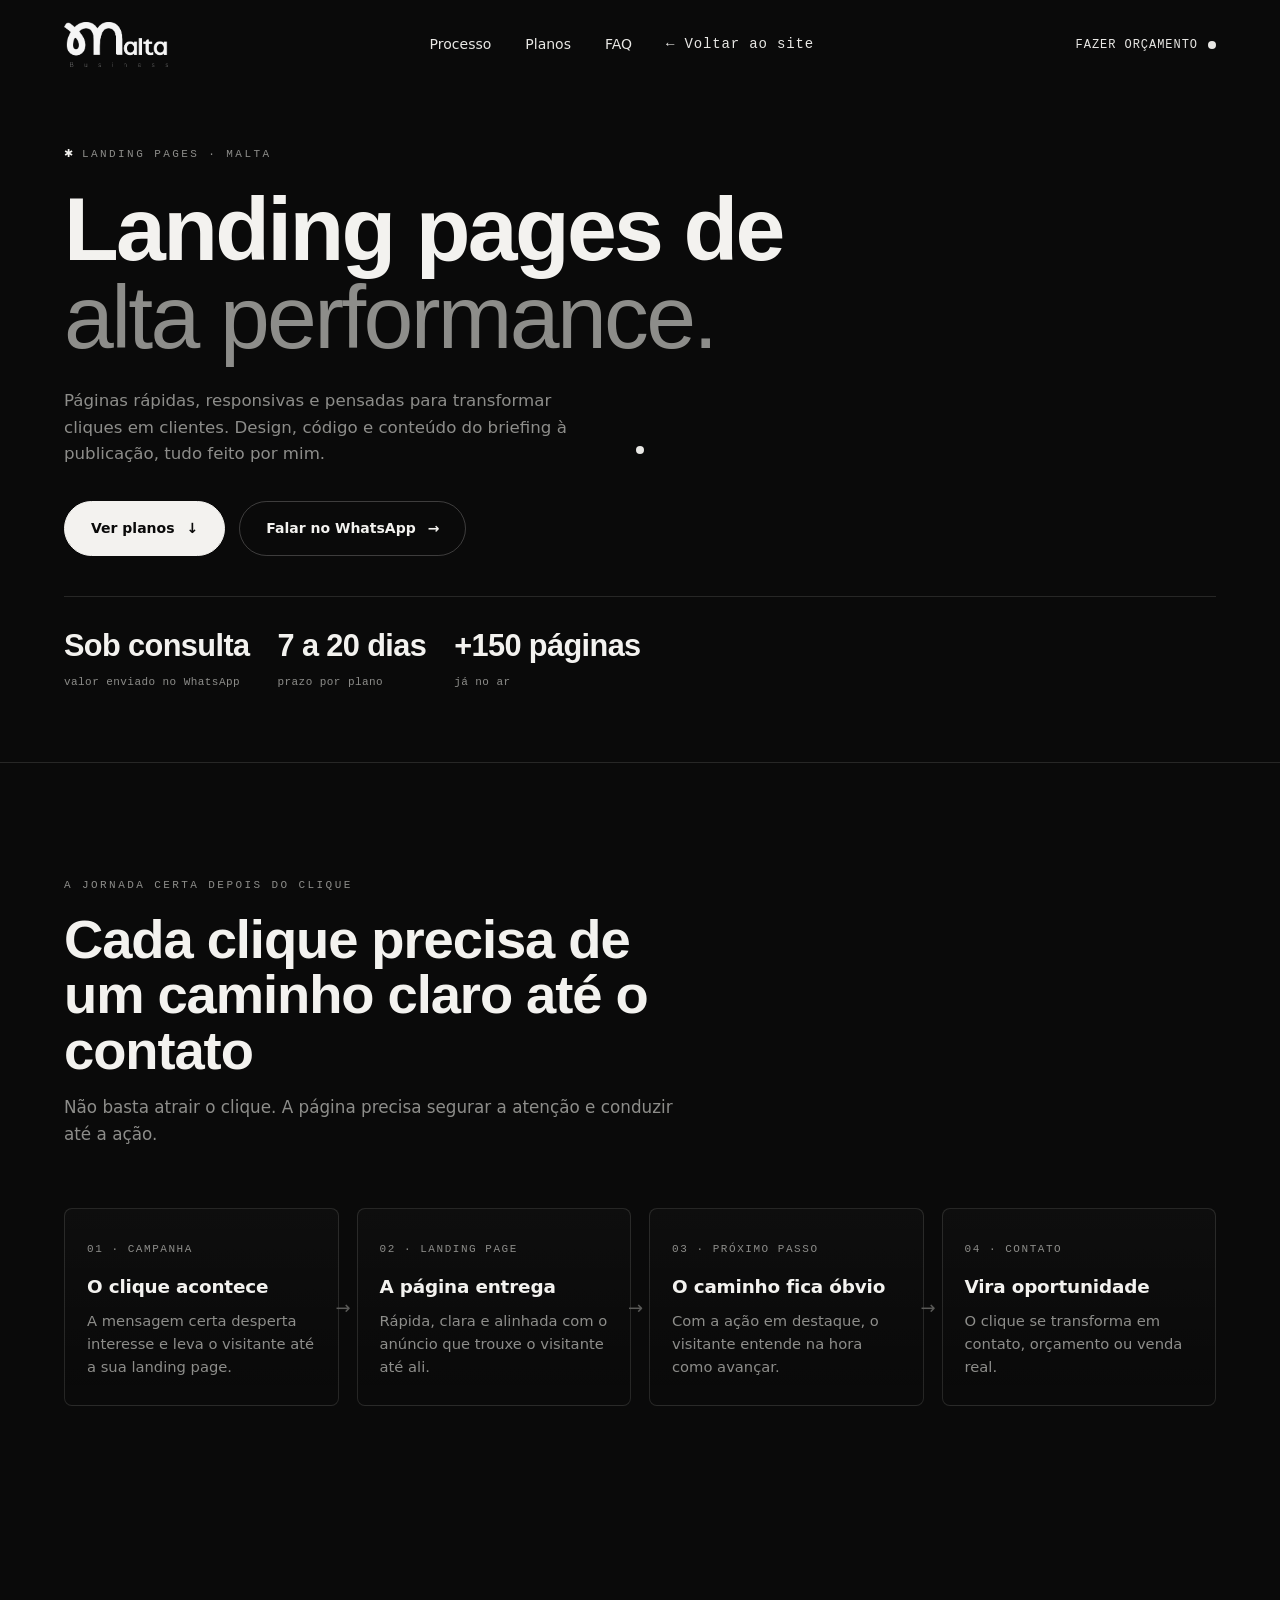
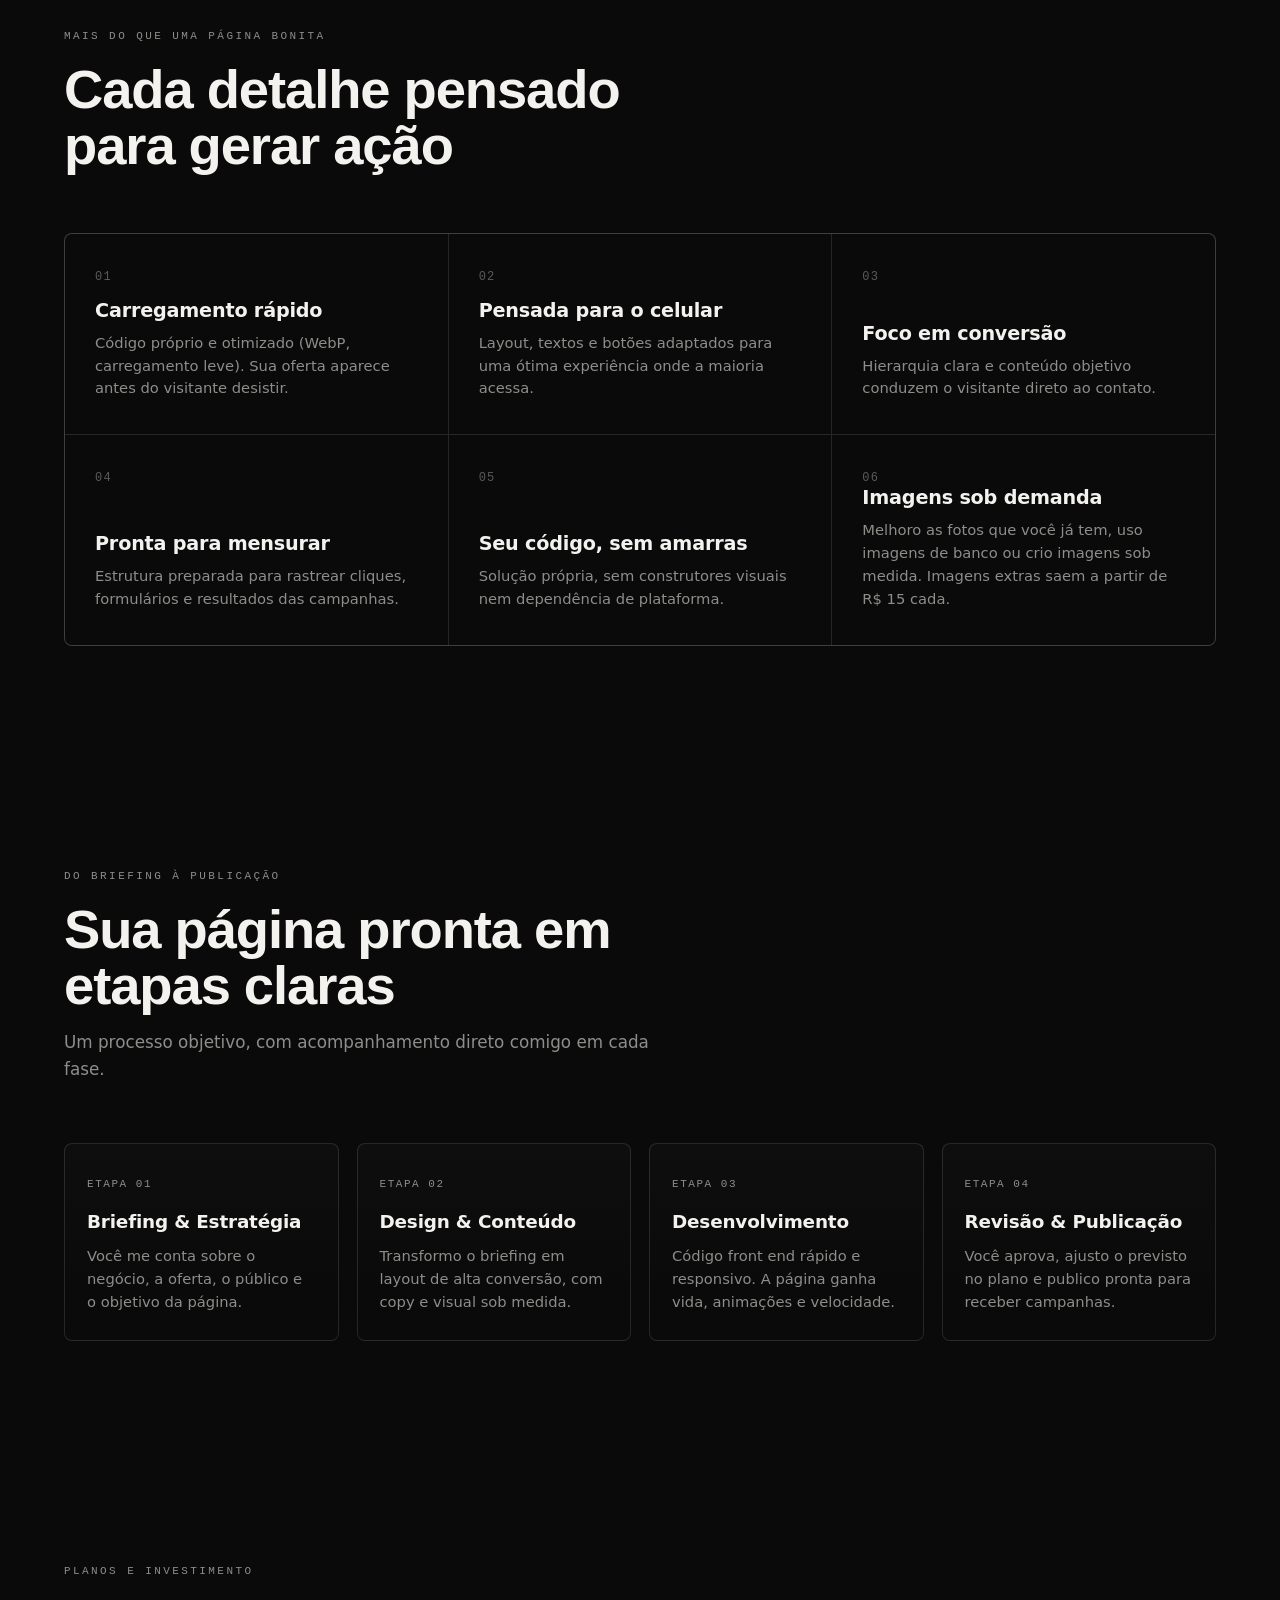
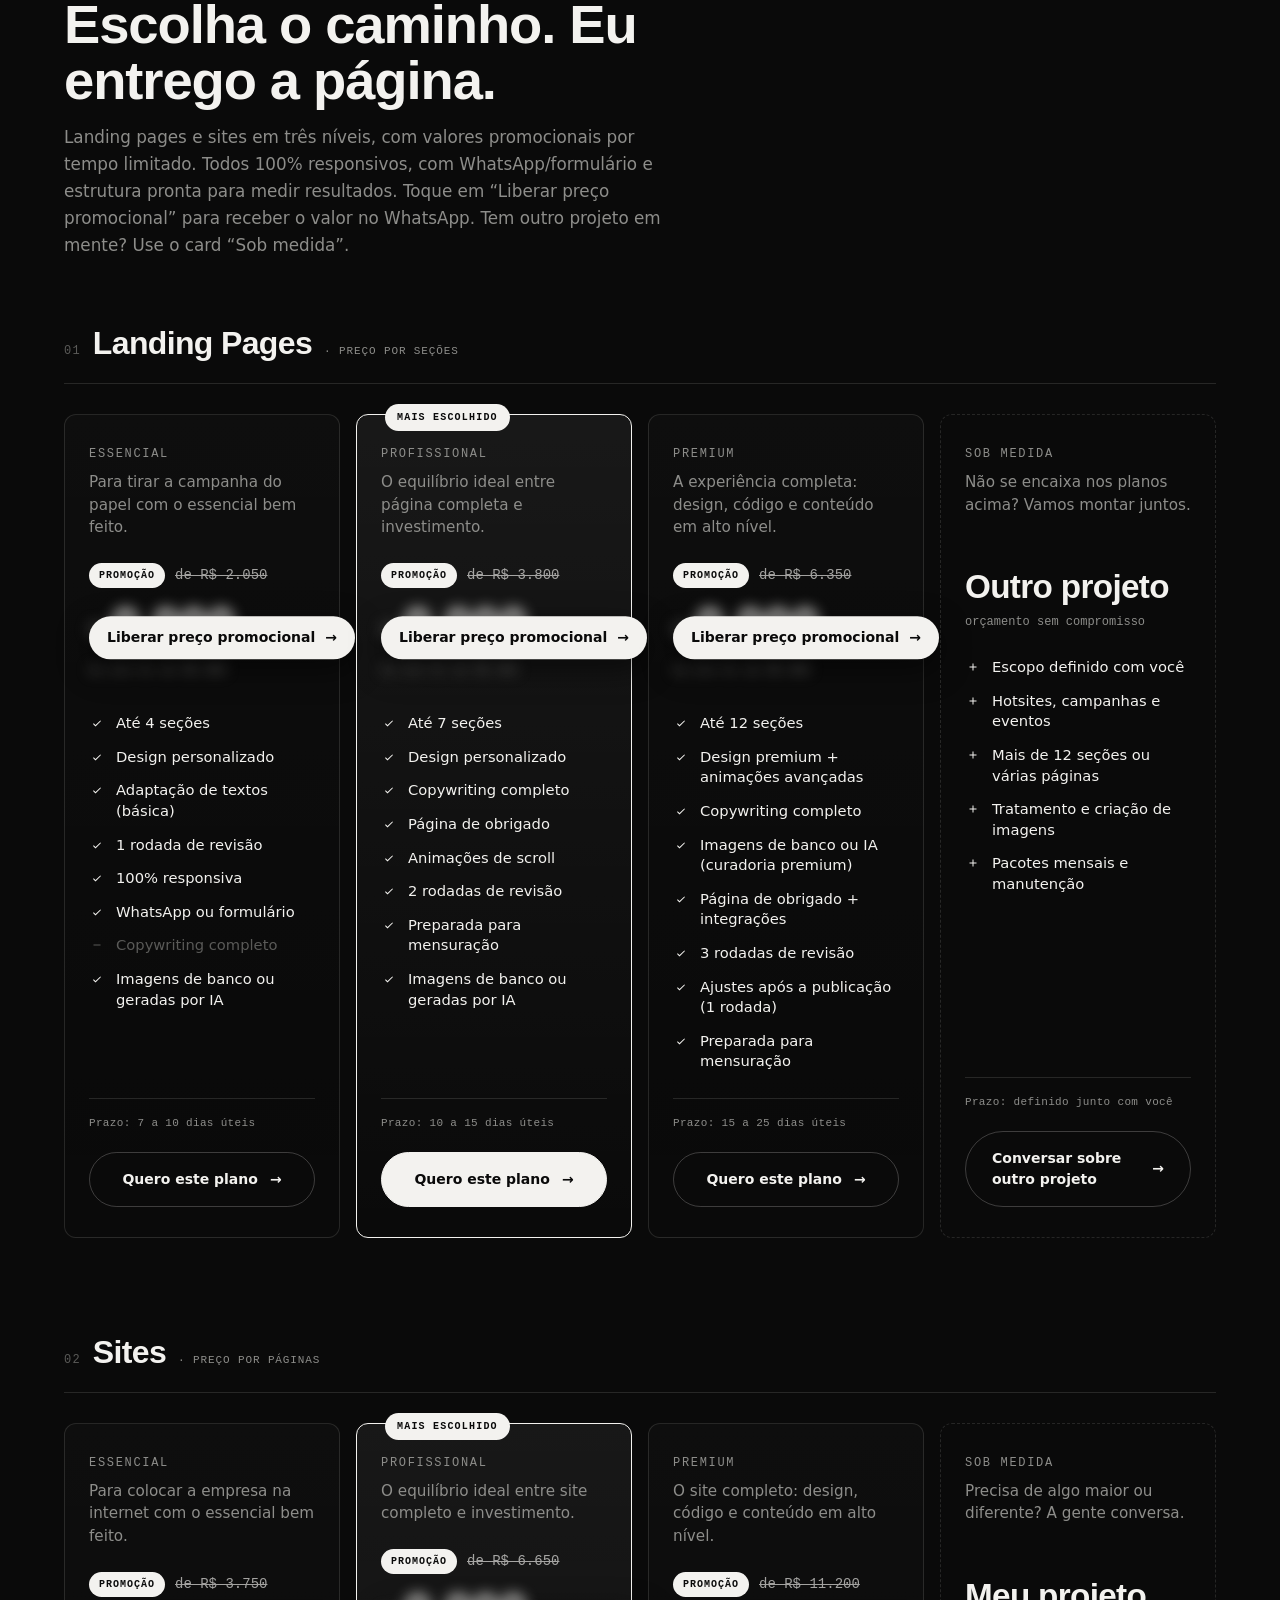
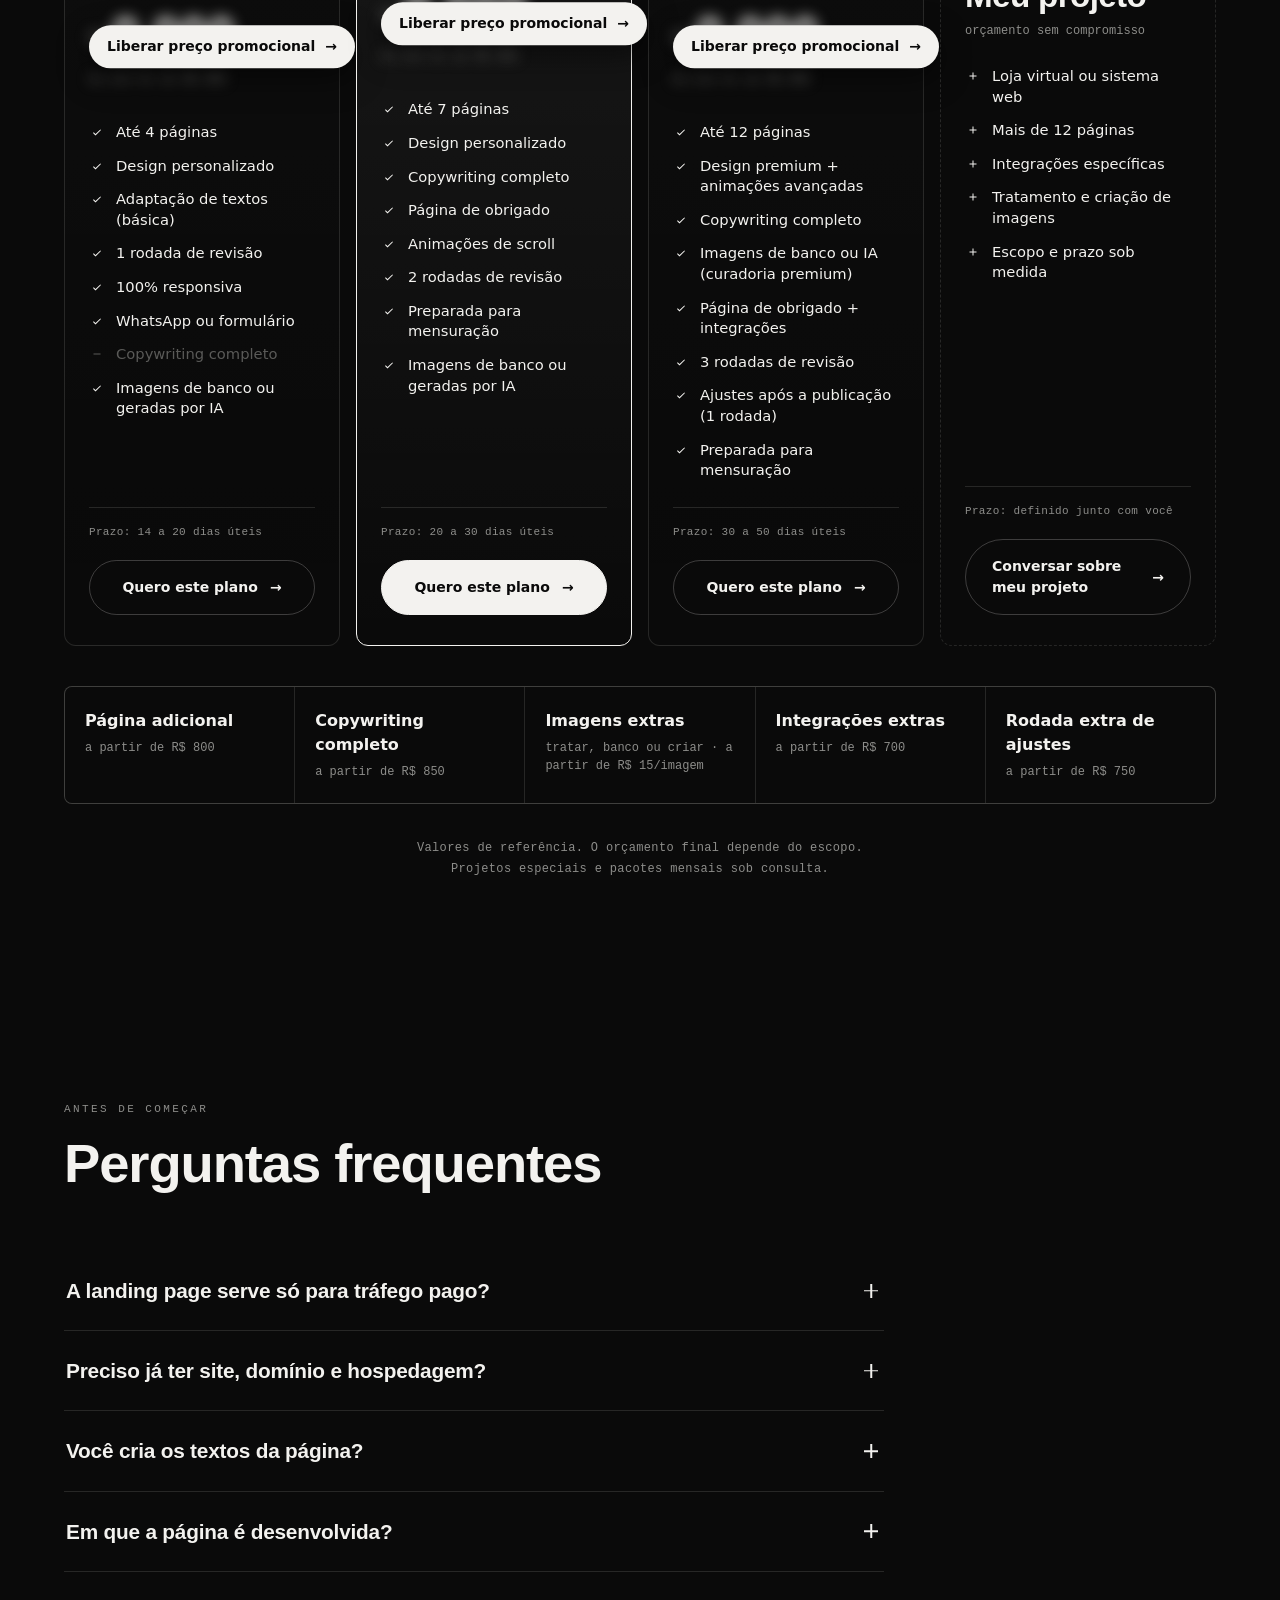
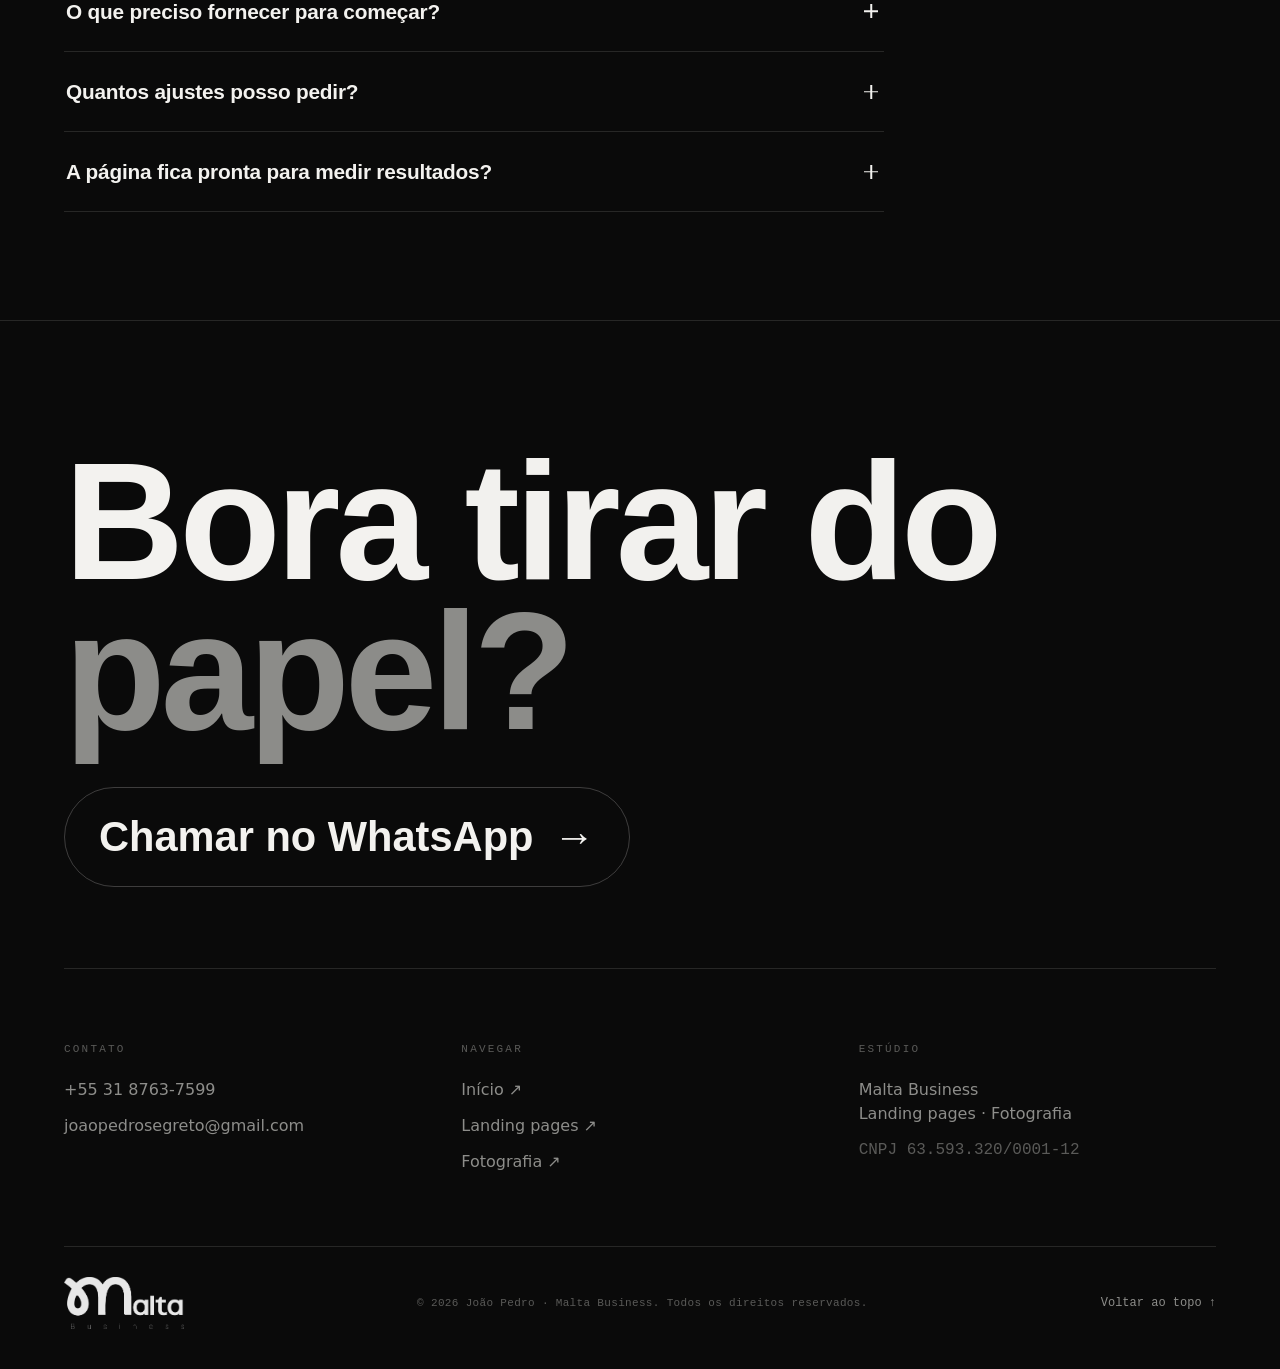
==== commit 85f12601: "Planos: valores dos adicionais visíveis de novo Co-Authored-By: Claude Opus 5.5 <noreply@anthropic.c" ====
--- a/landing-page/index.html
+++ b/landing-page/index.html
@@ -103,7 +103,7 @@
     <div class="feat"><span class="num">03</span><h3>Foco em conversão</h3><p>Hierarquia clara e conteúdo objetivo conduzem o visitante direto ao contato.</p></div>
     <div class="feat"><span class="num">04</span><h3>Pronta para mensurar</h3><p>Estrutura preparada para rastrear cliques, formulários e resultados das campanhas.</p></div>
     <div class="feat"><span class="num">05</span><h3>Seu código, sem amarras</h3><p>Solução própria, sem construtores visuais nem dependência de plataforma.</p></div>
-    <div class="feat"><span class="num">06</span><h3>Imagens sob demanda</h3><p>Melhoro as fotos que você já tem, uso imagens de banco ou crio imagens sob medida. Imagens extras têm valor bem acessível por imagem.</p></div>
+    <div class="feat"><span class="num">06</span><h3>Imagens sob demanda</h3><p>Melhoro as fotos que você já tem, uso imagens de banco ou crio imagens sob medida. Imagens extras saem a partir de R$ 15 cada.</p></div>
   </div>
 </section>
 
@@ -313,11 +313,11 @@
   </div>
 
   <div class="addons">
-    <div class="addon"><b>Página adicional</b><a class="addon__reveal" href="https://wa.me/553187637599?text=Ol%C3%A1%2C%20Malta%21%20Vi%20a%20p%C3%A1gina%20de%20planos%20e%20quero%20saber%20o%20valor%20de%3A%20P%C3%A1gina%20adicional." target="_blank" rel="noopener" data-track="preco_adicional" data-plan="Página adicional" aria-label="Receber no WhatsApp o valor de Página adicional" data-cursor><em class="is-blur" aria-hidden="true">R$ 000</em> <i>ver valor</i></a></div>
-    <div class="addon"><b>Copywriting completo</b><a class="addon__reveal" href="https://wa.me/553187637599?text=Ol%C3%A1%2C%20Malta%21%20Vi%20a%20p%C3%A1gina%20de%20planos%20e%20quero%20saber%20o%20valor%20de%3A%20Copywriting%20completo." target="_blank" rel="noopener" data-track="preco_adicional" data-plan="Copywriting completo" aria-label="Receber no WhatsApp o valor de Copywriting completo" data-cursor><em class="is-blur" aria-hidden="true">R$ 000</em> <i>ver valor</i></a></div>
-    <div class="addon"><b>Imagens extras</b><a class="addon__reveal" href="https://wa.me/553187637599?text=Ol%C3%A1%2C%20Malta%21%20Vi%20a%20p%C3%A1gina%20de%20planos%20e%20quero%20saber%20o%20valor%20de%3A%20Imagens%20extras." target="_blank" rel="noopener" data-track="preco_adicional" data-plan="Imagens extras" aria-label="Receber no WhatsApp o valor de Imagens extras" data-cursor>tratar, banco ou criar · <em class="is-blur" aria-hidden="true">R$ 000</em> <i>ver valor</i></a></div>
-    <div class="addon"><b>Integrações extras</b><a class="addon__reveal" href="https://wa.me/553187637599?text=Ol%C3%A1%2C%20Malta%21%20Vi%20a%20p%C3%A1gina%20de%20planos%20e%20quero%20saber%20o%20valor%20de%3A%20Integra%C3%A7%C3%B5es%20extras." target="_blank" rel="noopener" data-track="preco_adicional" data-plan="Integrações extras" aria-label="Receber no WhatsApp o valor de Integrações extras" data-cursor><em class="is-blur" aria-hidden="true">R$ 000</em> <i>ver valor</i></a></div>
-    <div class="addon"><b>Rodada extra de ajustes</b><a class="addon__reveal" href="https://wa.me/553187637599?text=Ol%C3%A1%2C%20Malta%21%20Vi%20a%20p%C3%A1gina%20de%20planos%20e%20quero%20saber%20o%20valor%20de%3A%20Rodada%20extra%20de%20ajustes." target="_blank" rel="noopener" data-track="preco_adicional" data-plan="Rodada extra de ajustes" aria-label="Receber no WhatsApp o valor de Rodada extra de ajustes" data-cursor><em class="is-blur" aria-hidden="true">R$ 000</em> <i>ver valor</i></a></div>
+    <div class="addon"><b>Página adicional</b><span>a partir de R$ 800</span></div>
+    <div class="addon"><b>Copywriting completo</b><span>a partir de R$ 850</span></div>
+    <div class="addon"><b>Imagens extras</b><span>tratar, banco ou criar · a partir de R$ 15/imagem</span></div>
+    <div class="addon"><b>Integrações extras</b><span>a partir de R$ 700</span></div>
+    <div class="addon"><b>Rodada extra de ajustes</b><span>a partir de R$ 750</span></div>
   </div>
   <p class="plans__note">Valores de referência. O orçamento final depende do escopo.<br>Projetos especiais e pacotes mensais sob consulta.</p>
 </section>
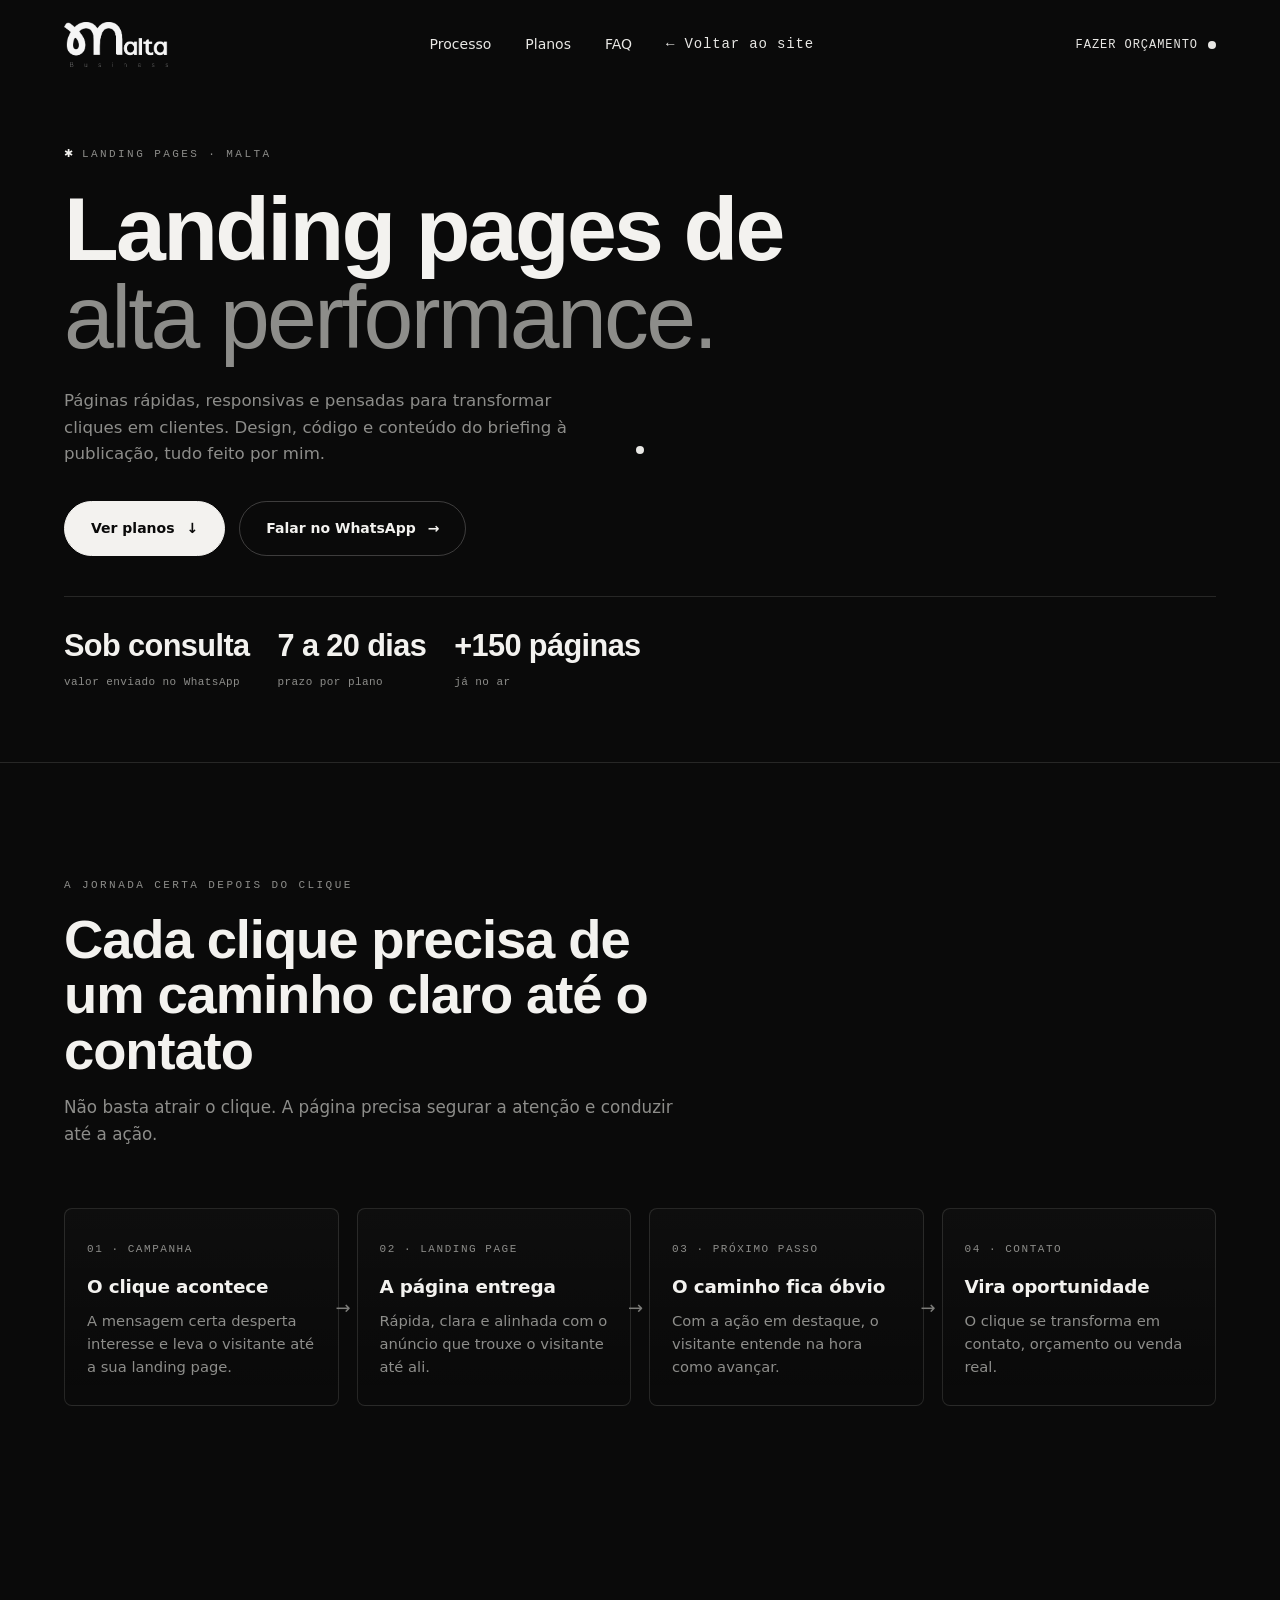
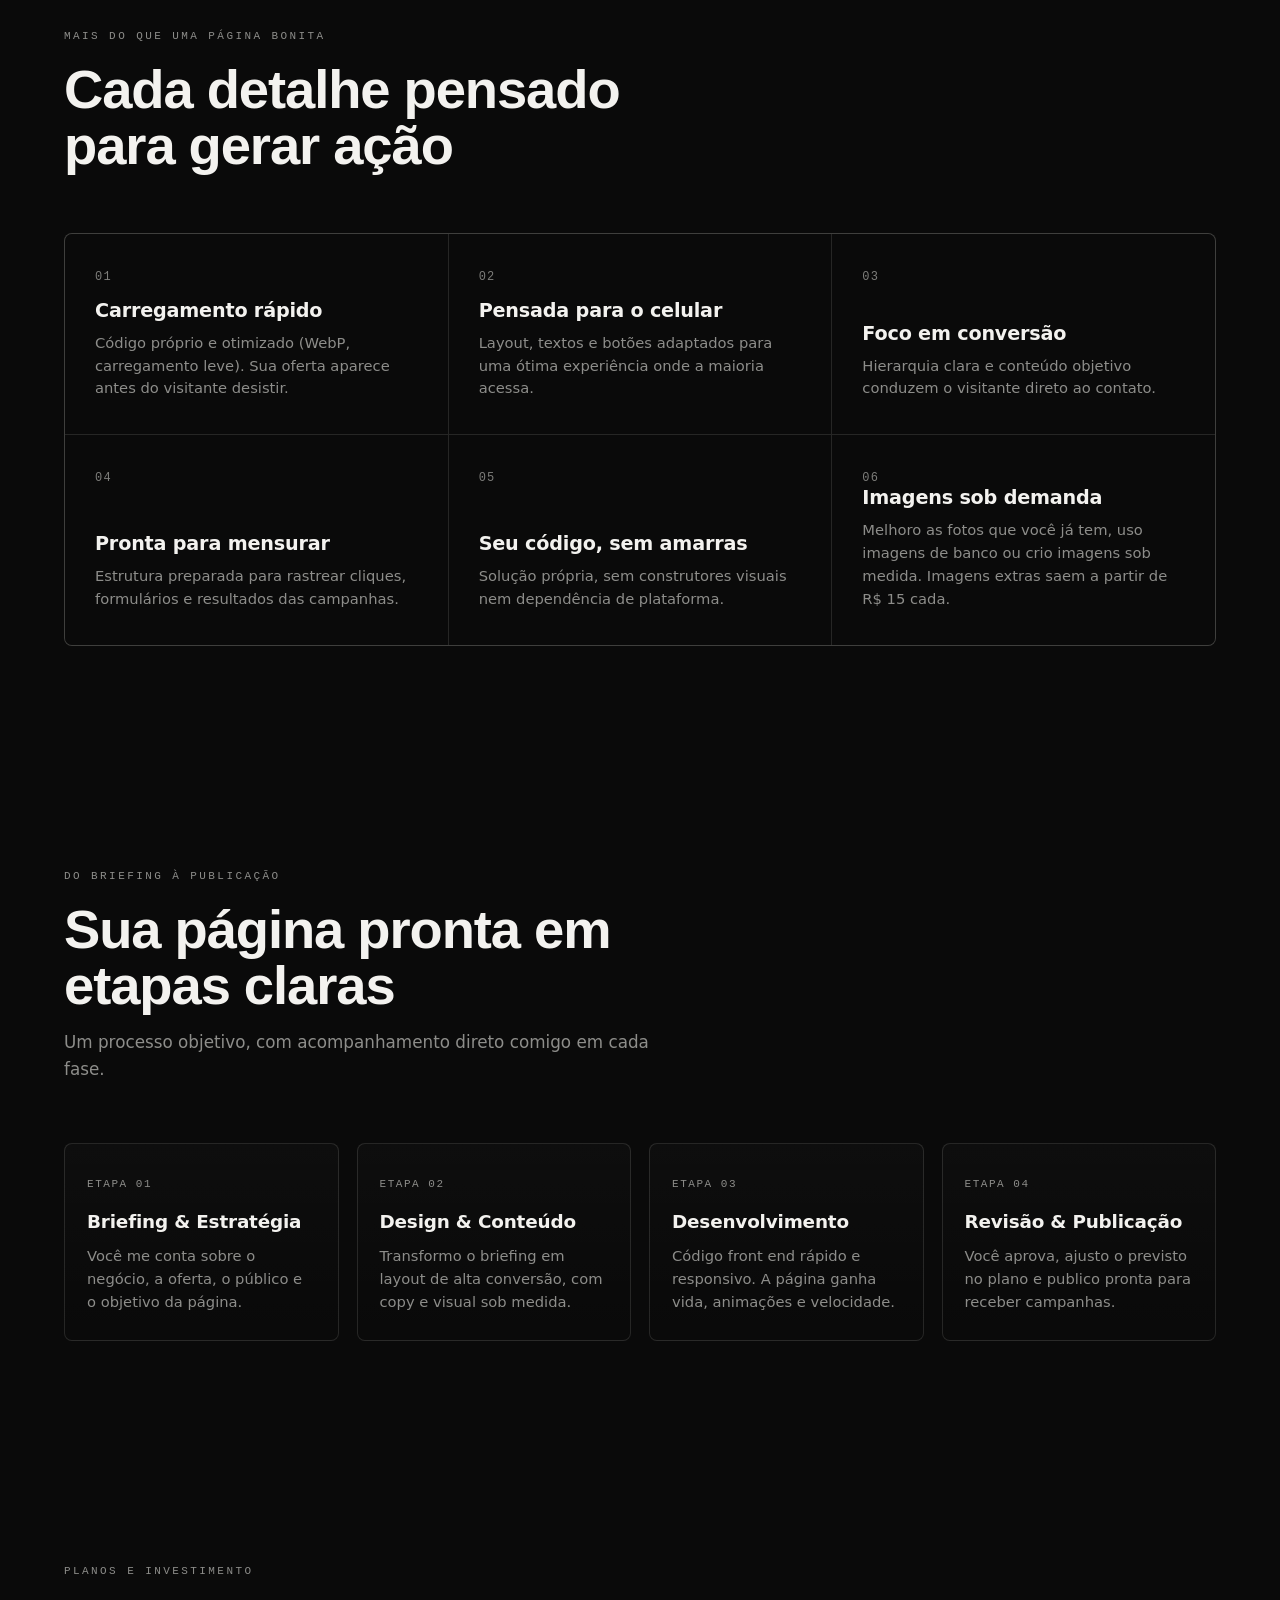
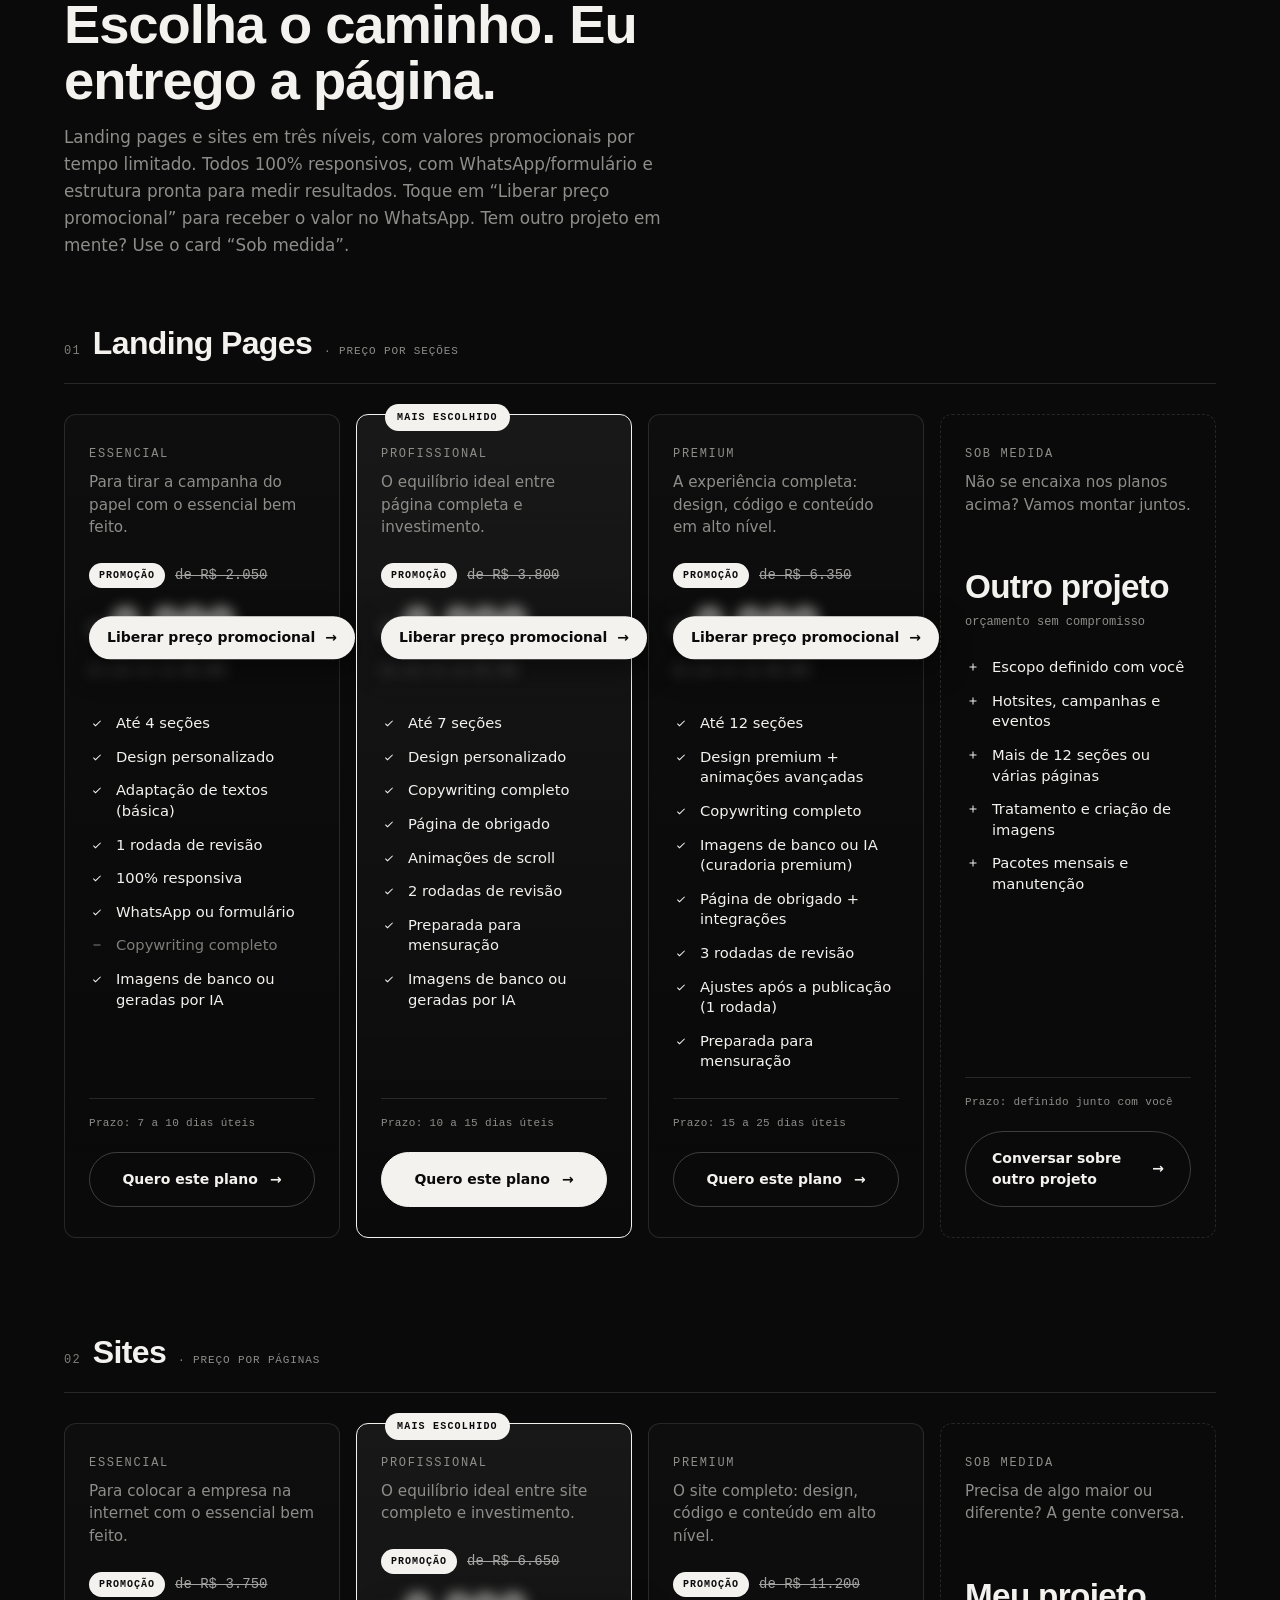
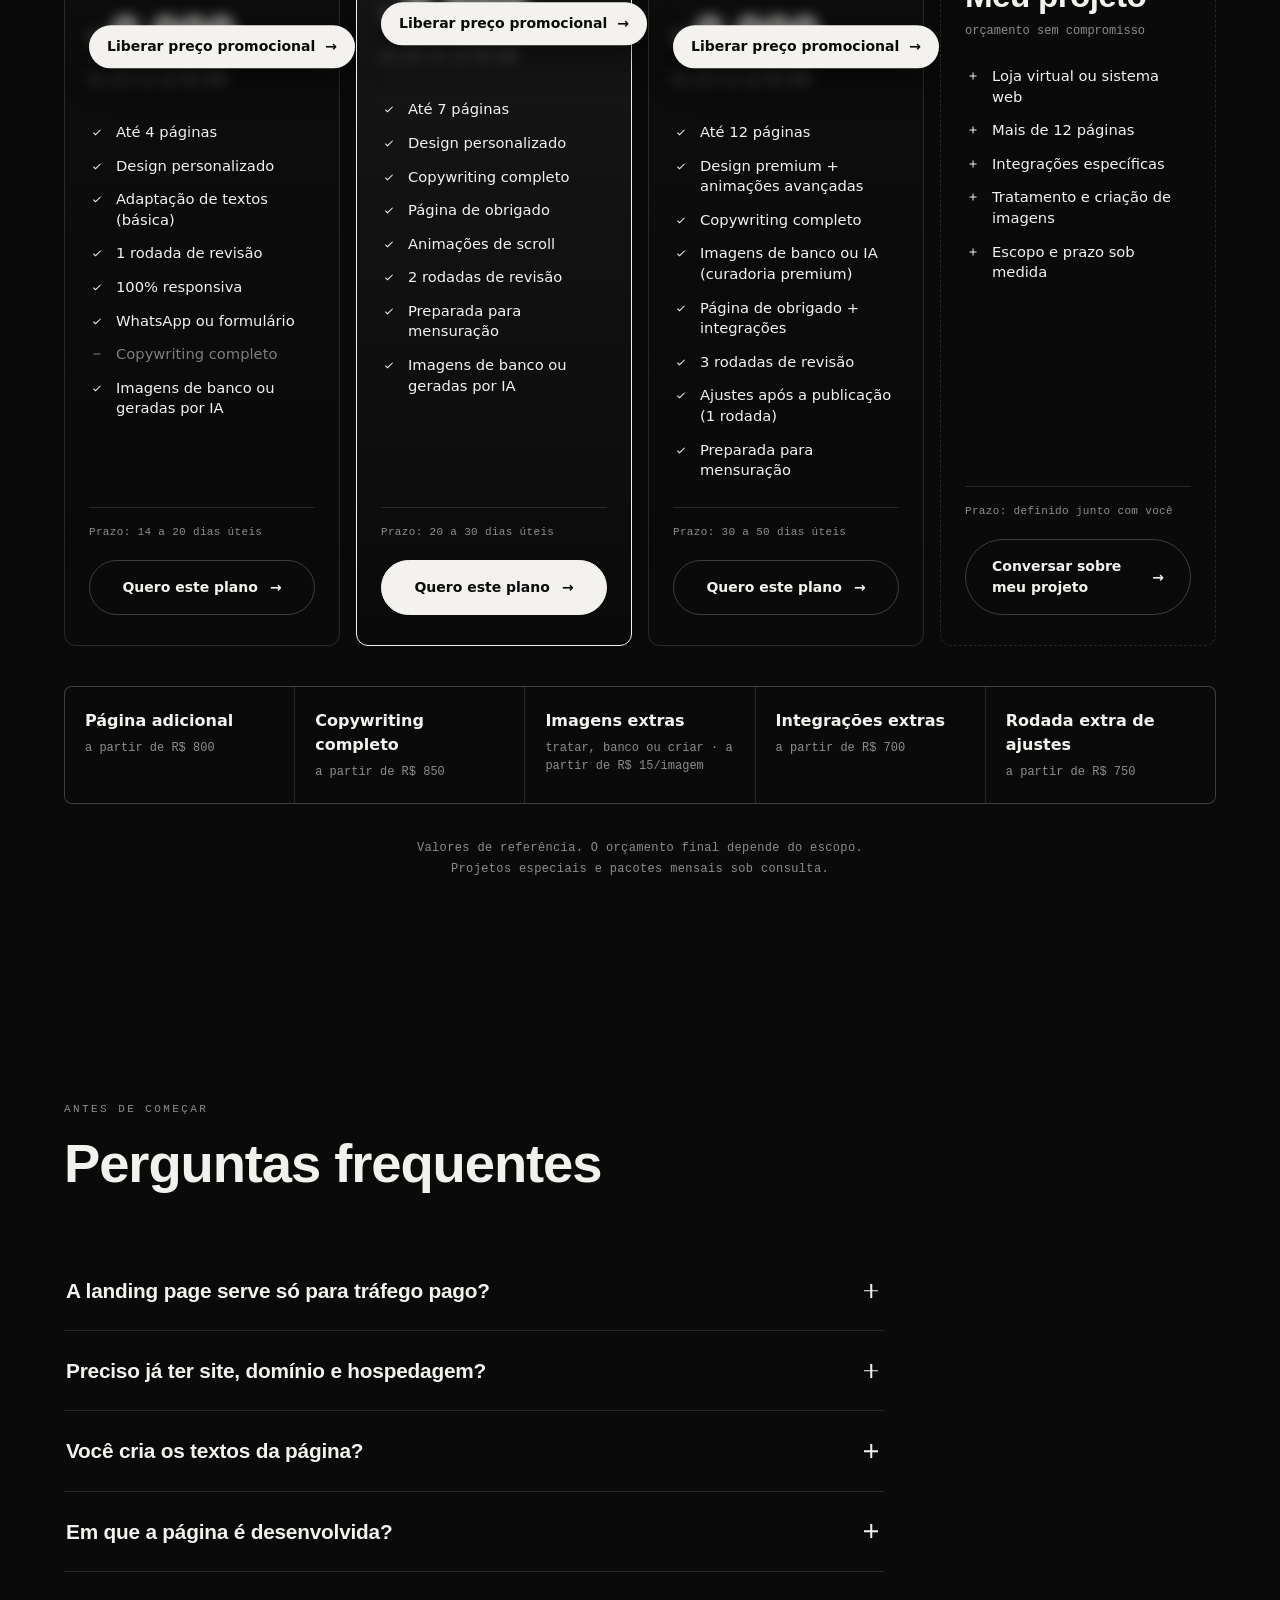
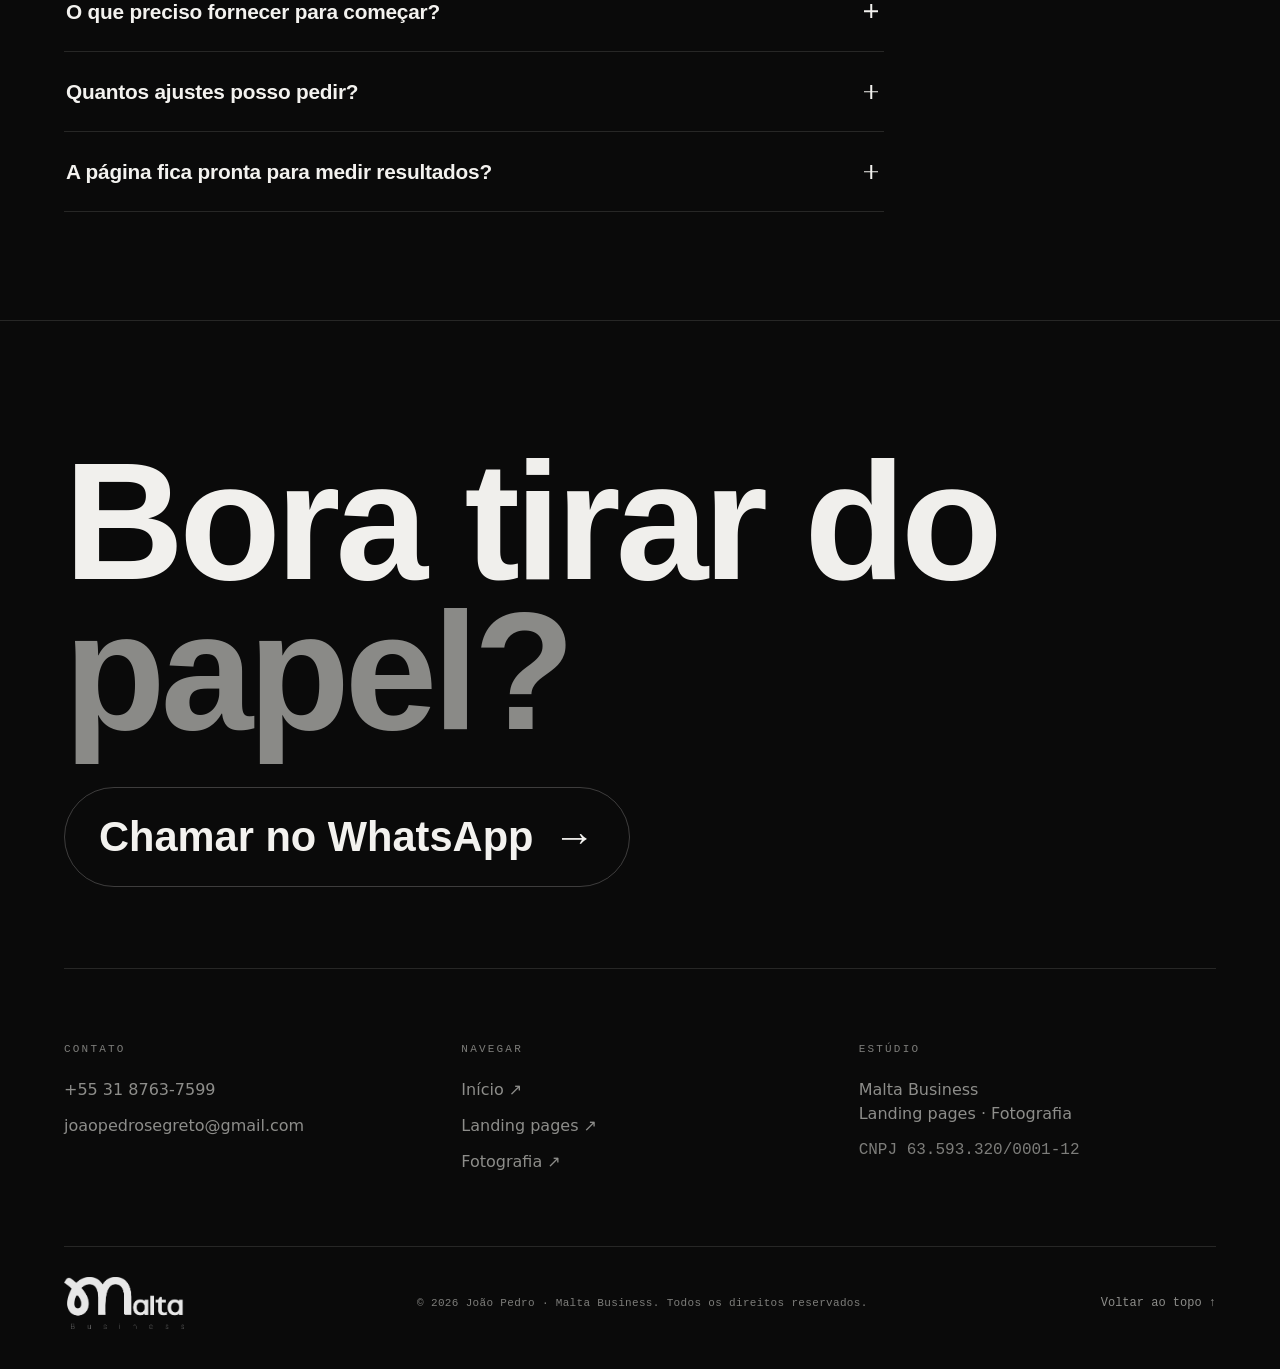
==== commit 02888991: "Ajustes de conversão e SEO - Oculta a seção Feedbacks (placeholders) até ter depoimentos reais - Hom" ====
--- a/landing-page/index.html
+++ b/landing-page/index.html
@@ -3,14 +3,26 @@
 <head>
 <meta charset="UTF-8" />
 <meta name="viewport" content="width=device-width, initial-scale=1.0, viewport-fit=cover" />
-<title>Landing Pages · Planos e Processo · Malta</title>
-<meta name="description" content="Landing pages de alta performance por João Pedro (Malta): processo do briefing à publicação e planos para cada momento. Design, código e conteúdo focados em conversão." />
+<title>Landing Pages e Sites: Planos e Processo | Malta Business</title>
+<meta name="description" content="Planos de landing page e site por João Pedro (Malta), de BH para todo o Brasil: processo do briefing à publicação, design personalizado, código rápido e contato direto no WhatsApp." />
+<link rel="canonical" href="https://maltabusiness.vercel.app/landing-page/" />
+<meta name="robots" content="index, follow" />
 <link rel="icon" type="image/png" href="../assets/favicon.png" />
 <link rel="apple-touch-icon" href="../assets/apple-touch-icon.png" />
+<link rel="manifest" href="../site.webmanifest" />
 <meta property="og:type" content="website" />
-<meta property="og:title" content="Landing Pages · Planos e Processo · Malta" />
-<meta property="og:description" content="Landing pages de alta performance. Processo claro e planos sob consulta." />
-<meta property="og:image" content="../assets/apple-touch-icon.png" />
+<meta property="og:locale" content="pt_BR" />
+<meta property="og:site_name" content="Malta Business" />
+<meta property="og:url" content="https://maltabusiness.vercel.app/landing-page/" />
+<meta property="og:title" content="Landing Pages e Sites: Planos e Processo | Malta Business" />
+<meta property="og:description" content="Planos de landing page e site com processo claro e contato direto no WhatsApp." />
+<meta property="og:image" content="https://maltabusiness.vercel.app/assets/og/og-cover.jpg" />
+<meta property="og:image:width" content="1200" />
+<meta property="og:image:height" content="630" />
+<meta name="twitter:card" content="summary_large_image" />
+<meta name="twitter:title" content="Landing Pages e Sites: Planos e Processo | Malta Business" />
+<meta name="twitter:description" content="Planos de landing page e site com processo claro e contato direto no WhatsApp." />
+<meta name="twitter:image" content="https://maltabusiness.vercel.app/assets/og/og-cover.jpg" />
 <meta name="theme-color" content="#0a0a0a" />
 <meta http-equiv="Content-Security-Policy" content="default-src 'self'; script-src 'self'; style-src 'self' 'unsafe-inline' https://fonts.googleapis.com; font-src 'self' https://fonts.gstatic.com; img-src 'self' data:; connect-src 'self'; base-uri 'self'; form-action 'self'; object-src 'none'; frame-src 'none'; upgrade-insecure-requests">
 <meta name="referrer" content="strict-origin-when-cross-origin" />
@@ -20,6 +32,9 @@
 <link rel="stylesheet" href="https://fonts.googleapis.com/css2?family=Archivo:wght@300;400;500;600;700;800&family=Archivo+Expanded:wght@800&family=JetBrains+Mono:wght@400;500;700&display=swap" media="print" data-fontswap>
 <noscript><link rel="stylesheet" href="https://fonts.googleapis.com/css2?family=Archivo:wght@300;400;500;600;700;800&family=Archivo+Expanded:wght@800&family=JetBrains+Mono:wght@400;500;700&display=swap"></noscript>
 <link rel="stylesheet" href="../css/style.css" />
+<script type="application/ld+json">{"@context": "https://schema.org", "@type": "BreadcrumbList", "itemListElement": [{"@type": "ListItem", "position": 1, "name": "Início", "item": "https://maltabusiness.vercel.app/"}, {"@type": "ListItem", "position": 2, "name": "Planos", "item": "https://maltabusiness.vercel.app/landing-page/"}]}</script>
+<script type="application/ld+json">{"@context": "https://schema.org", "@type": "Service", "name": "Criação de landing pages e sites", "serviceType": "Desenvolvimento de sites e landing pages", "url": "https://maltabusiness.vercel.app/landing-page/", "areaServed": {"@type": "Country", "name": "Brasil"}, "provider": {"@type": "ProfessionalService", "@id": "https://maltabusiness.vercel.app/#malta", "name": "Malta Business", "url": "https://maltabusiness.vercel.app/", "address": {"@type": "PostalAddress", "addressLocality": "Belo Horizonte", "addressRegion": "MG", "addressCountry": "BR"}}, "hasOfferCatalog": {"@type": "OfferCatalog", "name": "Planos", "itemListElement": [{"@type": "Offer", "itemOffered": {"@type": "Service", "name": "Landing Page Essencial"}}, {"@type": "Offer", "itemOffered": {"@type": "Service", "name": "Landing Page Profissional"}}, {"@type": "Offer", "itemOffered": {"@type": "Service", "name": "Landing Page Premium"}}, {"@type": "Offer", "itemOffered": {"@type": "Service", "name": "Site Essencial"}}, {"@type": "Offer", "itemOffered": {"@type": "Service", "name": "Site Profissional"}}, {"@type": "Offer", "itemOffered": {"@type": "Service", "name": "Site Premium"}}]}}</script>
+<script type="application/ld+json">{"@context": "https://schema.org", "@type": "FAQPage", "mainEntity": [{"@type": "Question", "name": "A landing page serve só para tráfego pago?", "acceptedAnswer": {"@type": "Answer", "text": "Não. Ela funciona para Google e Meta Ads, mas também para bio do Instagram, email, QR code em material impresso e qualquer link onde você queira converter visitantes em contatos."}}, {"@type": "Question", "name": "Preciso já ter site, domínio e hospedagem?", "acceptedAnswer": {"@type": "Answer", "text": "Não é obrigatório. A landing page pode ser publicada de forma independente. Se você ainda não tem domínio/hospedagem, eu te oriento na melhor opção durante o projeto."}}, {"@type": "Question", "name": "Você cria os textos da página?", "acceptedAnswer": {"@type": "Answer", "text": "Sim. No plano Essencial faço a adaptação dos seus textos; nos planos Profissional e Premium o copywriting completo já está incluído, escrito com foco em conversão."}}, {"@type": "Question", "name": "Em que a página é desenvolvida?", "acceptedAnswer": {"@type": "Answer", "text": "Em código próprio (HTML/CSS/JS), sem construtores visuais. Isso deixa a página mais rápida, leve e sem dependência de plataformas ou mensalidades de builder."}}, {"@type": "Question", "name": "O que preciso fornecer para começar?", "acceptedAnswer": {"@type": "Answer", "text": "Informações sobre o seu negócio e a oferta, logo e materiais de marca (se tiver) e a preferência de contato (WhatsApp/formulário). O resto a gente alinha no briefing."}}, {"@type": "Question", "name": "Quantos ajustes posso pedir?", "acceptedAnswer": {"@type": "Answer", "text": "Depende do plano: Essencial inclui 1 rodada de revisão, Profissional 2 rodadas e Premium 3 rodadas + 1 rodada de ajustes após a publicação. Rodadas extras são um adicional."}}, {"@type": "Question", "name": "A página fica pronta para medir resultados?", "acceptedAnswer": {"@type": "Answer", "text": "Sim. Deixo a estrutura preparada para você (ou seu gestor de tráfego) instalar tags e acompanhar cliques, formulários e contatos gerados."}}]}</script>
 </head>
 <body>
 
@@ -137,7 +152,7 @@
       <span class="plan__name">Essencial</span>
       <p class="plan__tag">Para tirar a campanha do papel com o essencial bem feito.</p>
       <div class="plan__promo"><span class="plan__off">Promoção</span><s>de R$ 2.050</s></div>
-      <a class="plan__reveal" href="https://wa.me/553187637599?text=Ol%C3%A1%2C%20Malta%21%20Vi%20a%20p%C3%A1gina%20de%20planos%20e%20quero%20o%20valor%20promocional%20da%20Landing%20Page%20Essencial." target="_blank" rel="noopener" data-track="preco_promocional" data-plan="Landing Page Essencial" aria-label="Receber no WhatsApp o preço promocional do plano Landing Page Essencial" data-cursor>
+      <a class="plan__reveal" href="https://wa.me/553187637599?text=Ol%C3%A1%2C%20Malta%21%20Vi%20a%20p%C3%A1gina%20de%20planos%20e%20quero%20o%20valor%20promocional%20da%20Landing%20Page%20Essencial." target="_blank" rel="noopener" data-track="preco_promocional" data-plan="Landing Page Essencial" aria-label="Liberar preço promocional do plano Landing Page Essencial (abre o WhatsApp)" data-cursor>
         <span class="plan__price is-blur" aria-hidden="true"><small>R$</small>0.000</span>
         <span class="plan__inst is-blur" aria-hidden="true">ou até 0x de R$ 000</span>
         <span class="plan__lock">Liberar preço promocional <i>→</i></span>
@@ -161,7 +176,7 @@
       <span class="plan__name">Profissional</span>
       <p class="plan__tag">O equilíbrio ideal entre página completa e investimento.</p>
       <div class="plan__promo"><span class="plan__off">Promoção</span><s>de R$ 3.800</s></div>
-      <a class="plan__reveal" href="https://wa.me/553187637599?text=Ol%C3%A1%2C%20Malta%21%20Vi%20a%20p%C3%A1gina%20de%20planos%20e%20quero%20o%20valor%20promocional%20da%20Landing%20Page%20Profissional." target="_blank" rel="noopener" data-track="preco_promocional" data-plan="Landing Page Profissional" aria-label="Receber no WhatsApp o preço promocional do plano Landing Page Profissional" data-cursor>
+      <a class="plan__reveal" href="https://wa.me/553187637599?text=Ol%C3%A1%2C%20Malta%21%20Vi%20a%20p%C3%A1gina%20de%20planos%20e%20quero%20o%20valor%20promocional%20da%20Landing%20Page%20Profissional." target="_blank" rel="noopener" data-track="preco_promocional" data-plan="Landing Page Profissional" aria-label="Liberar preço promocional do plano Landing Page Profissional (abre o WhatsApp)" data-cursor>
         <span class="plan__price is-blur" aria-hidden="true"><small>R$</small>0.000</span>
         <span class="plan__inst is-blur" aria-hidden="true">ou até 0x de R$ 000</span>
         <span class="plan__lock">Liberar preço promocional <i>→</i></span>
@@ -184,7 +199,7 @@
       <span class="plan__name">Premium</span>
       <p class="plan__tag">A experiência completa: design, código e conteúdo em alto nível.</p>
       <div class="plan__promo"><span class="plan__off">Promoção</span><s>de R$ 6.350</s></div>
-      <a class="plan__reveal" href="https://wa.me/553187637599?text=Ol%C3%A1%2C%20Malta%21%20Vi%20a%20p%C3%A1gina%20de%20planos%20e%20quero%20o%20valor%20promocional%20da%20Landing%20Page%20Premium." target="_blank" rel="noopener" data-track="preco_promocional" data-plan="Landing Page Premium" aria-label="Receber no WhatsApp o preço promocional do plano Landing Page Premium" data-cursor>
+      <a class="plan__reveal" href="https://wa.me/553187637599?text=Ol%C3%A1%2C%20Malta%21%20Vi%20a%20p%C3%A1gina%20de%20planos%20e%20quero%20o%20valor%20promocional%20da%20Landing%20Page%20Premium." target="_blank" rel="noopener" data-track="preco_promocional" data-plan="Landing Page Premium" aria-label="Liberar preço promocional do plano Landing Page Premium (abre o WhatsApp)" data-cursor>
         <span class="plan__price is-blur" aria-hidden="true"><small>R$</small>0.000</span>
         <span class="plan__inst is-blur" aria-hidden="true">ou até 0x de R$ 000</span>
         <span class="plan__lock">Liberar preço promocional <i>→</i></span>
@@ -228,7 +243,7 @@
       <span class="plan__name">Essencial</span>
       <p class="plan__tag">Para colocar a empresa na internet com o essencial bem feito.</p>
       <div class="plan__promo"><span class="plan__off">Promoção</span><s>de R$ 3.750</s></div>
-      <a class="plan__reveal" href="https://wa.me/553187637599?text=Ol%C3%A1%2C%20Malta%21%20Vi%20a%20p%C3%A1gina%20de%20planos%20e%20quero%20o%20valor%20promocional%20da%20Site%20Essencial." target="_blank" rel="noopener" data-track="preco_promocional" data-plan="Site Essencial" aria-label="Receber no WhatsApp o preço promocional do plano Site Essencial" data-cursor>
+      <a class="plan__reveal" href="https://wa.me/553187637599?text=Ol%C3%A1%2C%20Malta%21%20Vi%20a%20p%C3%A1gina%20de%20planos%20e%20quero%20o%20valor%20promocional%20da%20Site%20Essencial." target="_blank" rel="noopener" data-track="preco_promocional" data-plan="Site Essencial" aria-label="Liberar preço promocional do plano Site Essencial (abre o WhatsApp)" data-cursor>
         <span class="plan__price is-blur" aria-hidden="true"><small>R$</small>0.000</span>
         <span class="plan__inst is-blur" aria-hidden="true">ou até 0x de R$ 000</span>
         <span class="plan__lock">Liberar preço promocional <i>→</i></span>
@@ -252,7 +267,7 @@
       <span class="plan__name">Profissional</span>
       <p class="plan__tag">O equilíbrio ideal entre site completo e investimento.</p>
       <div class="plan__promo"><span class="plan__off">Promoção</span><s>de R$ 6.650</s></div>
-      <a class="plan__reveal" href="https://wa.me/553187637599?text=Ol%C3%A1%2C%20Malta%21%20Vi%20a%20p%C3%A1gina%20de%20planos%20e%20quero%20o%20valor%20promocional%20da%20Site%20Profissional." target="_blank" rel="noopener" data-track="preco_promocional" data-plan="Site Profissional" aria-label="Receber no WhatsApp o preço promocional do plano Site Profissional" data-cursor>
+      <a class="plan__reveal" href="https://wa.me/553187637599?text=Ol%C3%A1%2C%20Malta%21%20Vi%20a%20p%C3%A1gina%20de%20planos%20e%20quero%20o%20valor%20promocional%20da%20Site%20Profissional." target="_blank" rel="noopener" data-track="preco_promocional" data-plan="Site Profissional" aria-label="Liberar preço promocional do plano Site Profissional (abre o WhatsApp)" data-cursor>
         <span class="plan__price is-blur" aria-hidden="true"><small>R$</small>0.000</span>
         <span class="plan__inst is-blur" aria-hidden="true">ou até 0x de R$ 000</span>
         <span class="plan__lock">Liberar preço promocional <i>→</i></span>
@@ -275,7 +290,7 @@
       <span class="plan__name">Premium</span>
       <p class="plan__tag">O site completo: design, código e conteúdo em alto nível.</p>
       <div class="plan__promo"><span class="plan__off">Promoção</span><s>de R$ 11.200</s></div>
-      <a class="plan__reveal" href="https://wa.me/553187637599?text=Ol%C3%A1%2C%20Malta%21%20Vi%20a%20p%C3%A1gina%20de%20planos%20e%20quero%20o%20valor%20promocional%20da%20Site%20Premium." target="_blank" rel="noopener" data-track="preco_promocional" data-plan="Site Premium" aria-label="Receber no WhatsApp o preço promocional do plano Site Premium" data-cursor>
+      <a class="plan__reveal" href="https://wa.me/553187637599?text=Ol%C3%A1%2C%20Malta%21%20Vi%20a%20p%C3%A1gina%20de%20planos%20e%20quero%20o%20valor%20promocional%20da%20Site%20Premium." target="_blank" rel="noopener" data-track="preco_promocional" data-plan="Site Premium" aria-label="Liberar preço promocional do plano Site Premium (abre o WhatsApp)" data-cursor>
         <span class="plan__price is-blur" aria-hidden="true"><small>R$</small>0.000</span>
         <span class="plan__inst is-blur" aria-hidden="true">ou até 0x de R$ 000</span>
         <span class="plan__lock">Liberar preço promocional <i>→</i></span>
@@ -380,6 +395,5 @@
 <script defer src="../js/vendor/ScrollTrigger.min.js"></script>
 <script defer src="../js/vendor/lenis.min.js"></script>
 <script defer src="../js/main.js"></script>
-<script defer src="/_vercel/insights/script.js"></script>
 </body>
 </html>
--- a/css/style.css
+++ b/css/style.css
@@ -8,7 +8,7 @@
   --bg-2:      #0f0f0f;
   --white:     #f3f2ef;
   --grey:      #8d8d8a;
-  --grey-2:    #5a5a58;
+  --grey-2:    #7d7d7a; /* era #5a5a58: contraste 4.8:1 sobre o fundo (acessibilidade) */
   --line:      rgba(243,242,239,.12);
   --line-2:    rgba(243,242,239,.22);
   --inverse:   #f3f2ef;
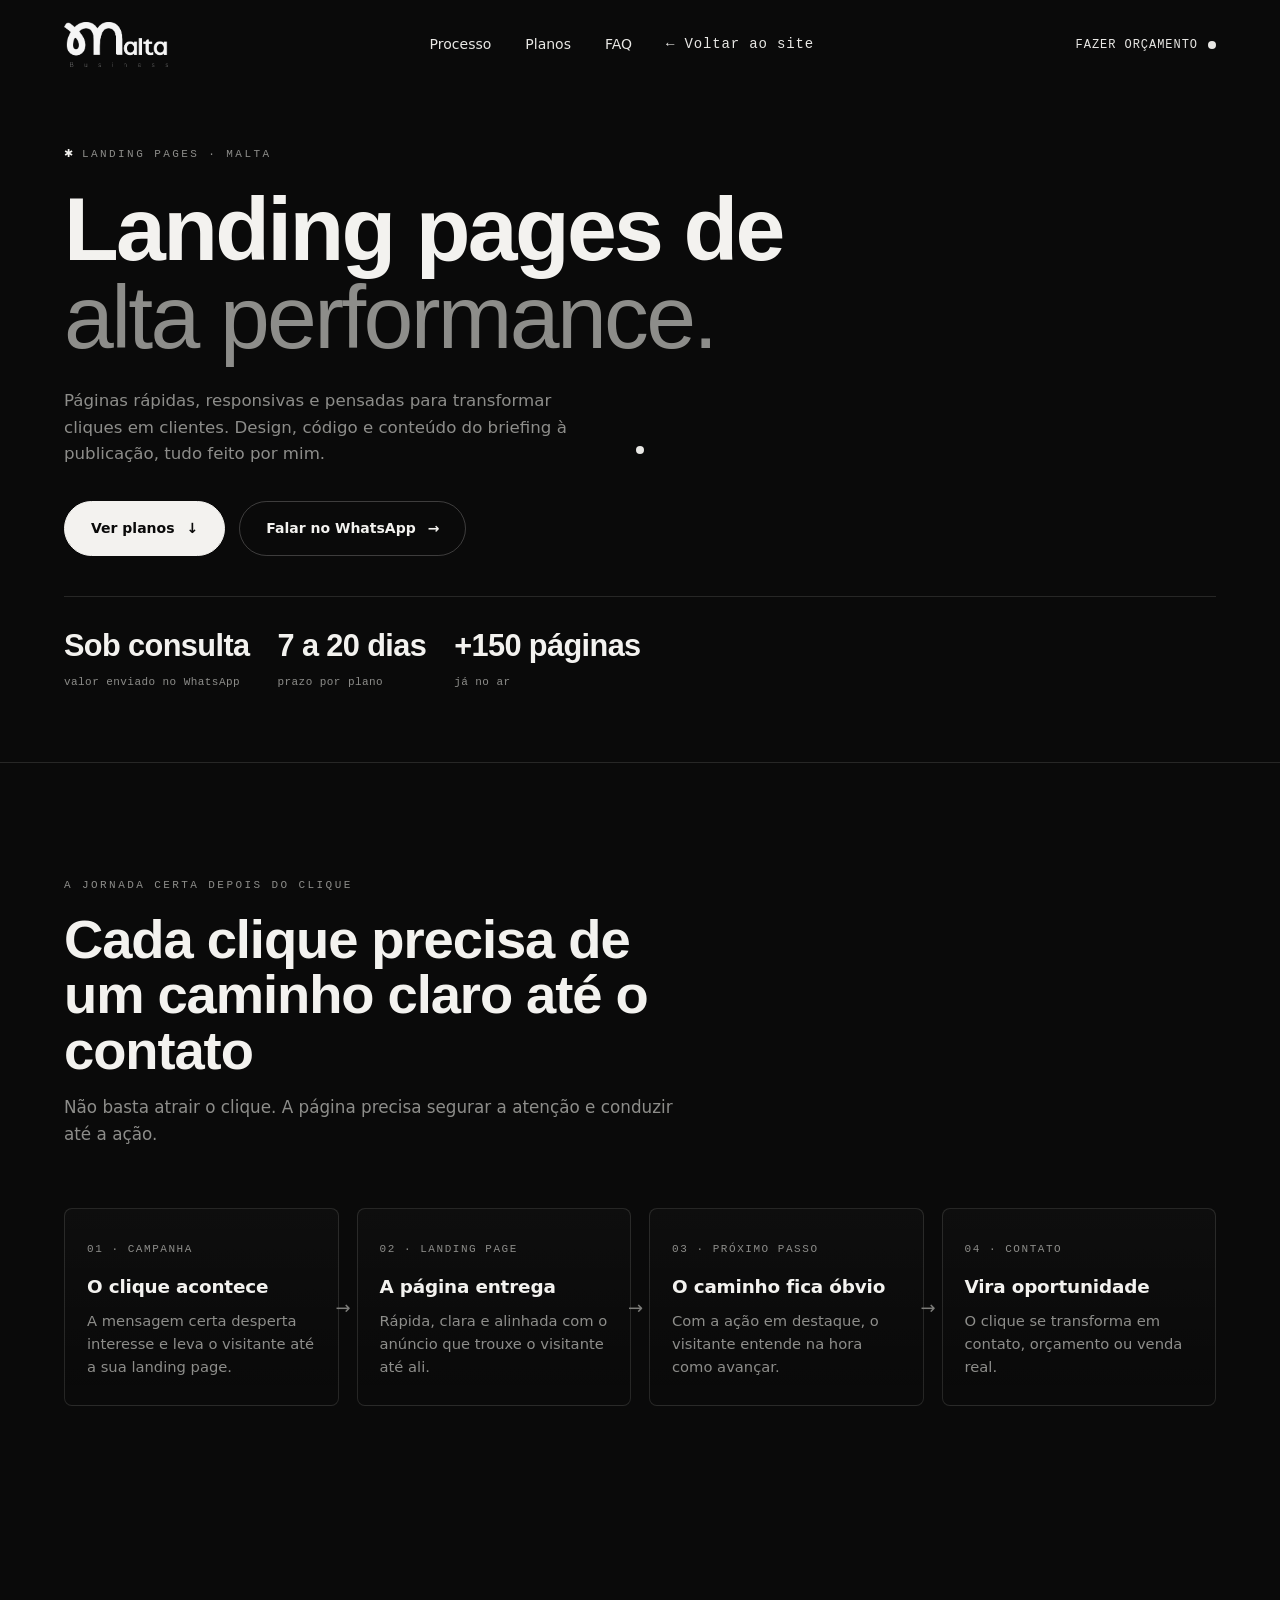
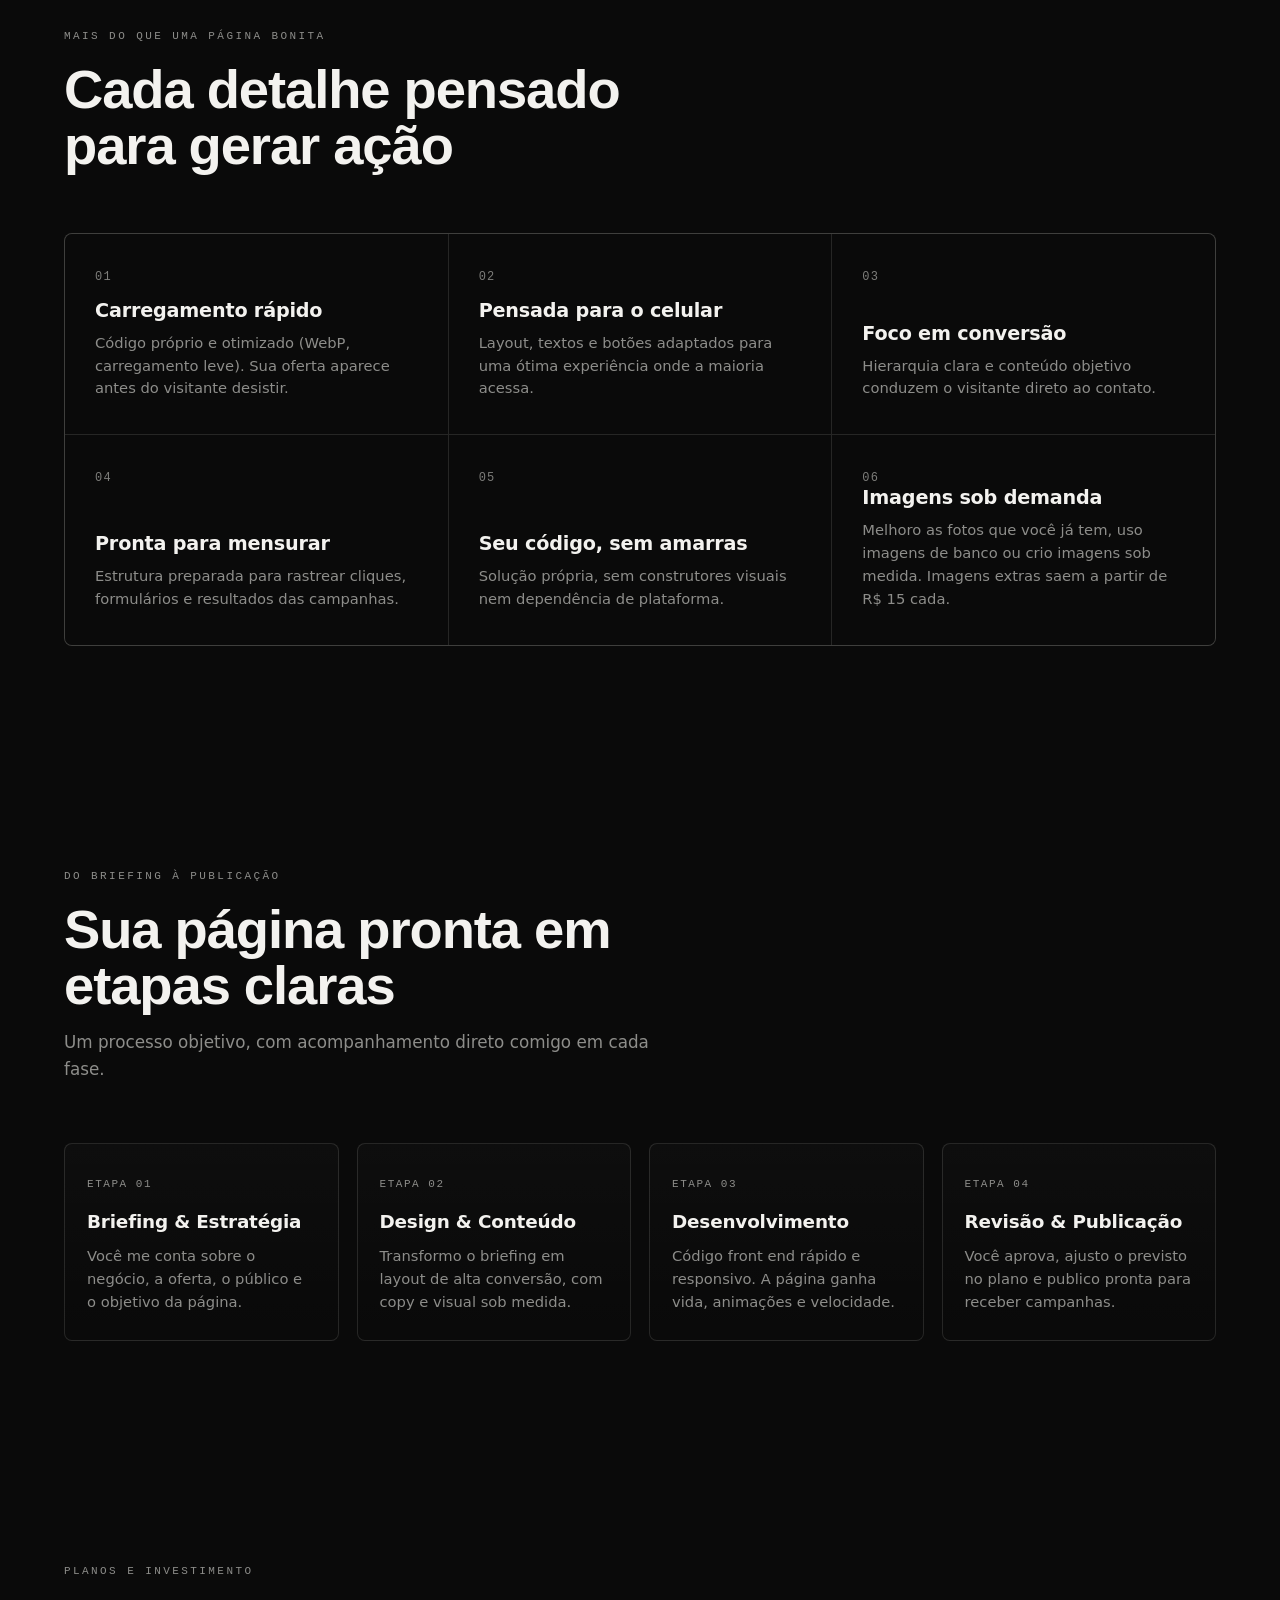
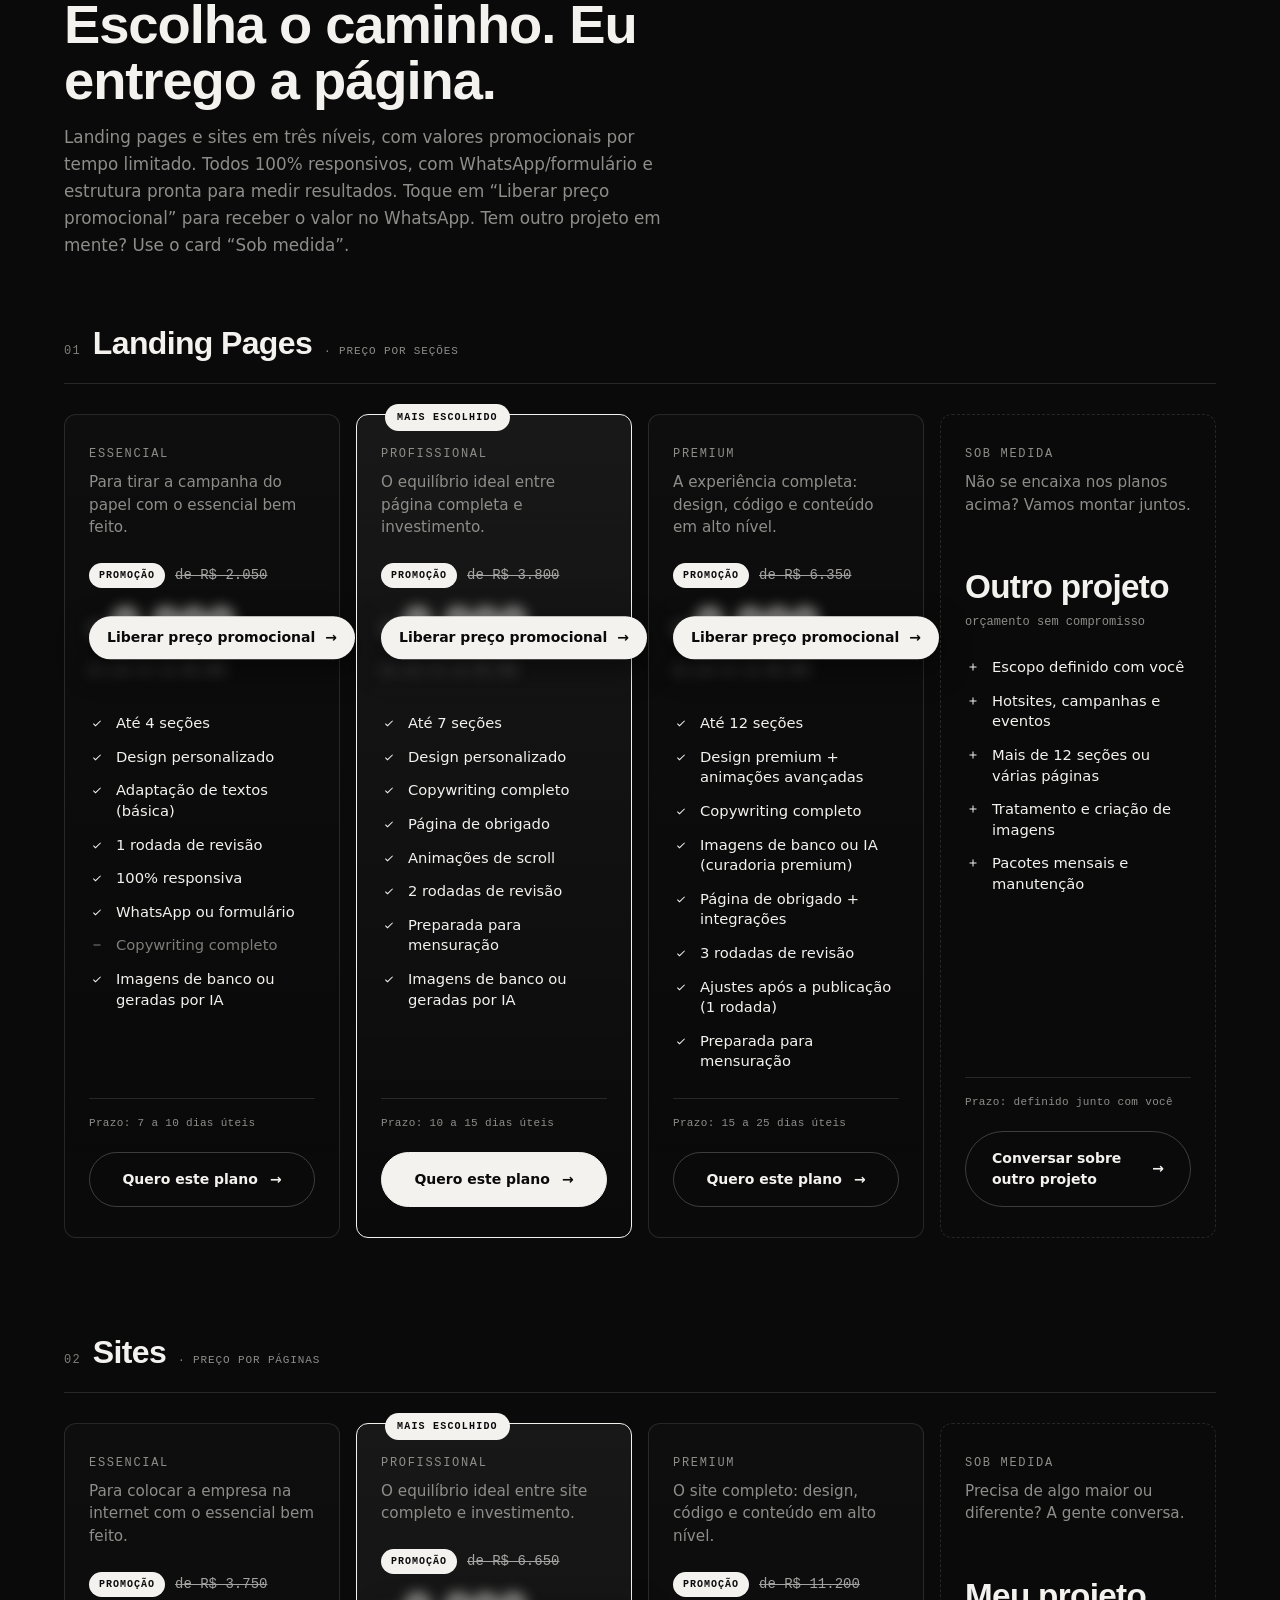
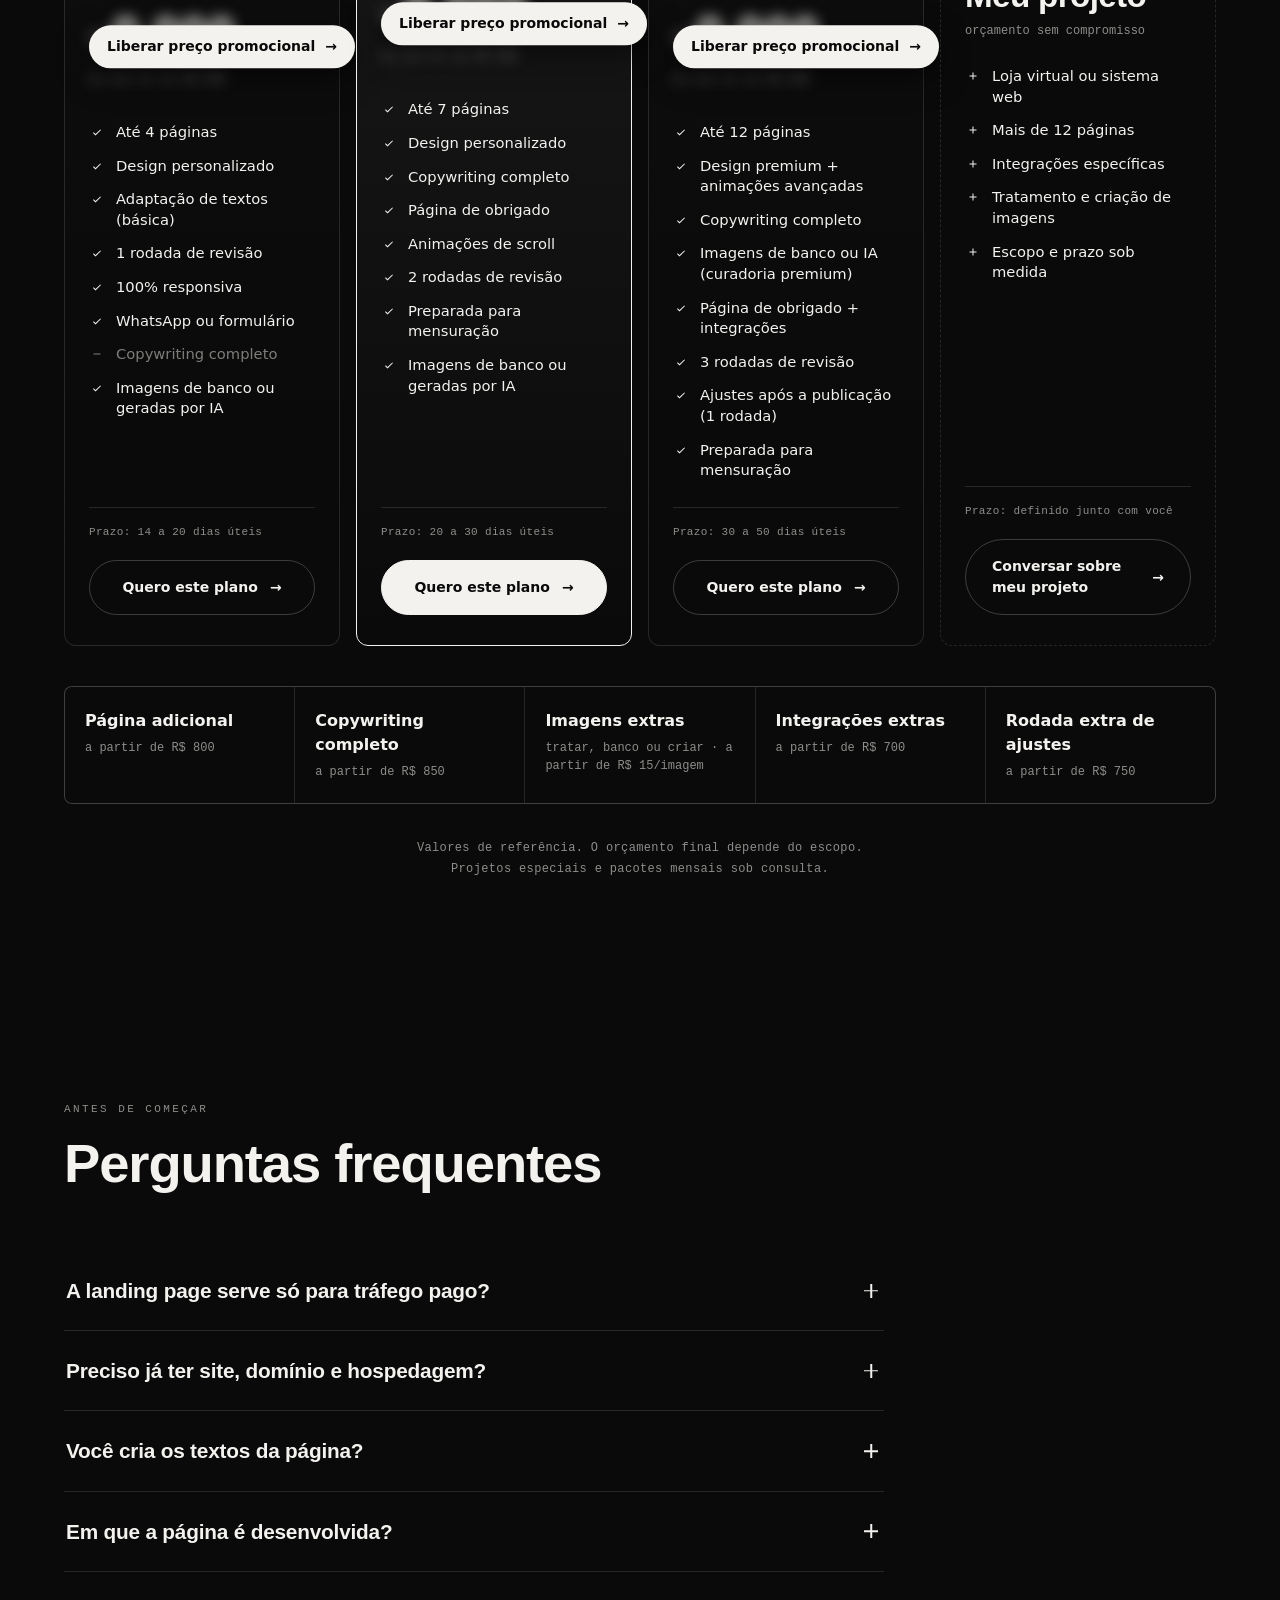
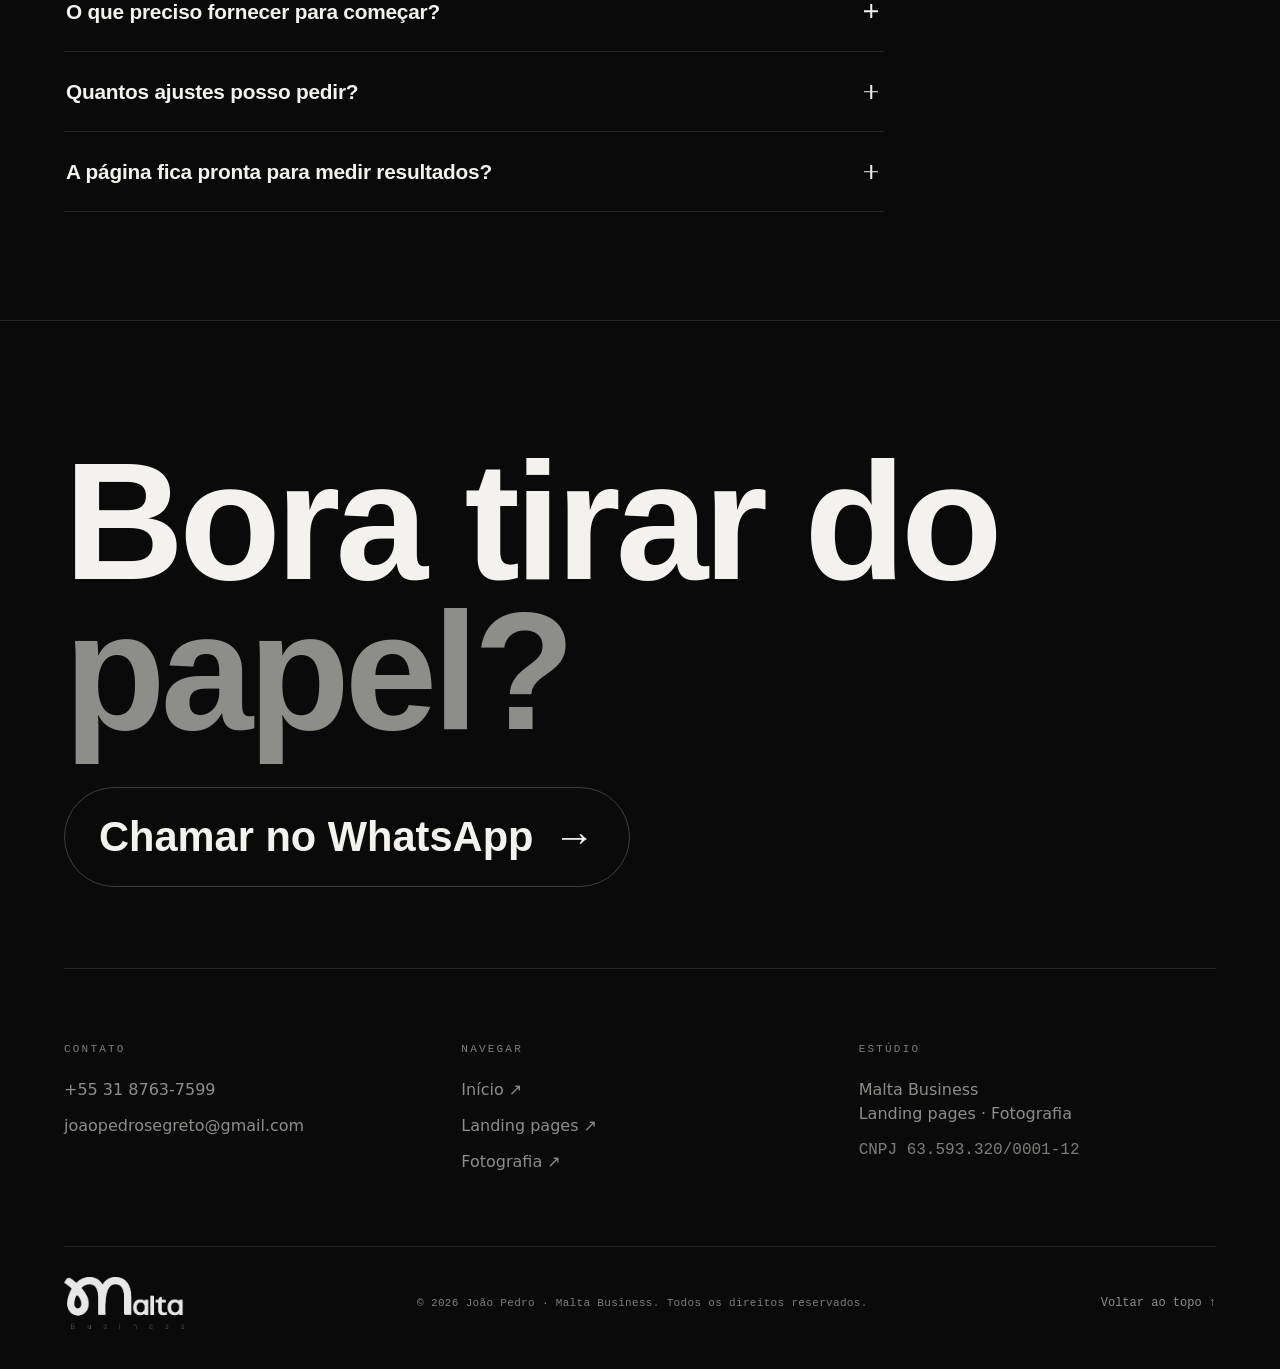
==== commit 0abd07e6: "Black Friday nos planos + proteção de conteúdo - Faixas animadas e popup com o cupom BLACKLP26 (até " ====
--- a/landing-page/index.html
+++ b/landing-page/index.html
@@ -138,6 +138,11 @@
 </section>
 
 <!-- PLANOS -->
+<!-- BLACK FRIDAY: faixas somem sozinhas depois de 01/12 (js/main.js, blackFriday) -->
+<div class="black-tape black-tape--top" data-black aria-hidden="true">
+  <div class="black-tape__band black-tape__band--a"><div class="black-tape__track"><span>Black Friday</span><i>✱</i><span>Até 70% OFF em sites e LPs</span><i>✱</i><span>Cupom BLACKLP26</span><i>✱</i><span>Só até 01/12</span><i>✱</i><span>Black Friday</span><i>✱</i><span>Até 70% OFF em sites e LPs</span><i>✱</i><span>Cupom BLACKLP26</span><i>✱</i><span>Só até 01/12</span><i>✱</i><span>Black Friday</span><i>✱</i><span>Até 70% OFF em sites e LPs</span><i>✱</i><span>Cupom BLACKLP26</span><i>✱</i><span>Só até 01/12</span><i>✱</i><span>Black Friday</span><i>✱</i><span>Até 70% OFF em sites e LPs</span><i>✱</i><span>Cupom BLACKLP26</span><i>✱</i><span>Só até 01/12</span><i>✱</i></div></div>
+  <div class="black-tape__band black-tape__band--b"><div class="black-tape__track"><span>Black Friday</span><i>✱</i><span>Até 70% OFF em sites e LPs</span><i>✱</i><span>Cupom BLACKLP26</span><i>✱</i><span>Só até 01/12</span><i>✱</i><span>Black Friday</span><i>✱</i><span>Até 70% OFF em sites e LPs</span><i>✱</i><span>Cupom BLACKLP26</span><i>✱</i><span>Só até 01/12</span><i>✱</i><span>Black Friday</span><i>✱</i><span>Até 70% OFF em sites e LPs</span><i>✱</i><span>Cupom BLACKLP26</span><i>✱</i><span>Só até 01/12</span><i>✱</i><span>Black Friday</span><i>✱</i><span>Até 70% OFF em sites e LPs</span><i>✱</i><span>Cupom BLACKLP26</span><i>✱</i><span>Só até 01/12</span><i>✱</i></div></div>
+</div>
 <section class="sec" id="planos">
   <div class="sec__head">
     <span class="eyebrow">Planos e investimento</span>
@@ -236,6 +241,7 @@
     </article>
   </div>
 
+  <div class="black-tape black-tape--mid" data-black aria-hidden="true"><div class="black-tape__band black-tape__band--a"><div class="black-tape__track"><span>Black Friday</span><i>✱</i><span>Até 70% OFF em sites e LPs</span><i>✱</i><span>Cupom BLACKLP26</span><i>✱</i><span>Só até 01/12</span><i>✱</i><span>Black Friday</span><i>✱</i><span>Até 70% OFF em sites e LPs</span><i>✱</i><span>Cupom BLACKLP26</span><i>✱</i><span>Só até 01/12</span><i>✱</i><span>Black Friday</span><i>✱</i><span>Até 70% OFF em sites e LPs</span><i>✱</i><span>Cupom BLACKLP26</span><i>✱</i><span>Só até 01/12</span><i>✱</i><span>Black Friday</span><i>✱</i><span>Até 70% OFF em sites e LPs</span><i>✱</i><span>Cupom BLACKLP26</span><i>✱</i><span>Só até 01/12</span><i>✱</i></div></div></div>
   <h3 class="plans__label"><span>02</span> Sites <em>· preço por páginas</em></h3>
   <div class="plans plans--4">
     <!-- Essencial · Site -->
@@ -355,6 +361,24 @@
 </section>
 
 </main>
+
+<!-- POPUP BLACK FRIDAY: abre 1x por visita quando a área de planos aparece; some depois de 01/12 -->
+<dialog class="bmodal" id="black-modal" aria-labelledby="bm-title" data-black>
+  <div class="bmodal__box">
+    <button type="button" class="bmodal__close" data-close aria-label="Fechar" data-cursor>×</button>
+    <span class="bmodal__eyebrow">Black Friday ✱ só até 01/12</span>
+    <h2 class="bmodal__title" id="bm-title">Até <b>70% OFF</b><br>em sites e landing pages.</h2>
+    <p class="bmodal__lead">Use o cupom abaixo na conversa pelo WhatsApp e garanta o desconto no seu projeto.</p>
+    <div class="bmodal__coupon">
+      <span class="bmodal__code" id="black-code">BLACKLP26</span>
+      <button type="button" class="bmodal__copy" data-copy="BLACKLP26" data-cursor>Copiar cupom</button>
+    </div>
+    <p class="bmodal__timer" data-black-timer>Termina em breve</p>
+    <a class="btn btn--solid bmodal__cta" href="https://wa.me/553187637599?text=Ol%C3%A1%2C%20Malta%21%20Quero%20usar%20o%20cupom%20BLACKLP26%20da%20Black%20Friday%20%28at%C3%A9%2070%25%20de%20desconto%29.%20Pode%20me%20passar%20os%20valores%3F" target="_blank" rel="noopener" data-track="black_cupom" data-cursor><span>Usar cupom no WhatsApp</span><i>→</i></a>
+    <button type="button" class="bmodal__later" data-close data-cursor>Ver os planos primeiro</button>
+  </div>
+</dialog>
+
 
 
 
--- a/css/style.css
+++ b/css/style.css
@@ -875,3 +875,71 @@
 
 /* preço "de" visível como âncora */
 .plan__promo s{font-size:14px;color:var(--white);opacity:.65}
+
+/* ============================================================
+   BLACK FRIDAY (até 01/12): faixas animadas + popup do cupom
+   ============================================================ */
+.black-tape{position:relative;overflow:hidden;pointer-events:none;user-select:none}
+.black-tape--top{height:150px;margin-top:4vh}
+.black-tape--mid{height:64px;margin:20px calc(var(--gutter) * -1) 60px}
+.black-tape__band{position:absolute;left:-5%;width:110%;padding:14px 0;white-space:nowrap;overflow:hidden}
+.black-tape--top .black-tape__band--a{top:28px;transform:rotate(-2.2deg);background:var(--white);color:var(--bg);z-index:2}
+.black-tape--top .black-tape__band--b{top:66px;transform:rotate(1.8deg);background:var(--bg);color:var(--white);border-block:1px solid var(--line-2)}
+.black-tape--mid .black-tape__band--a{top:8px;transform:rotate(-1deg);background:var(--white);color:var(--bg)}
+.black-tape__track{display:inline-flex;align-items:center;will-change:transform;animation:tapeL 32s linear infinite}
+.black-tape__band--b .black-tape__track{animation-name:tapeR;animation-duration:38s}
+.black-tape__track span{
+  font-family:'Archivo Expanded','Archivo',sans-serif;font-weight:800;text-transform:uppercase;
+  font-size:clamp(1rem,1.9vw,1.45rem);letter-spacing:.01em;padding:0 .7em;
+}
+.black-tape__track i{font-style:normal;font-family:'JetBrains Mono',monospace;font-size:.9rem;opacity:.6}
+@keyframes tapeL{to{transform:translateX(-50%)}}
+@keyframes tapeR{from{transform:translateX(-50%)}to{transform:translateX(0)}}
+
+.bmodal{border:0;padding:0;background:transparent;color:var(--white);
+  width:min(500px,calc(100% - 32px));max-width:none;max-height:calc(100dvh - 32px);margin:auto;overflow:visible}
+.bmodal::backdrop{background:rgba(10,10,10,.78);backdrop-filter:blur(6px);-webkit-backdrop-filter:blur(6px)}
+.bmodal[open]{animation:bmIn .55s var(--ease)}
+.bmodal[open]::backdrop{animation:bmFade .4s ease}
+@keyframes bmIn{from{opacity:0;transform:translateY(28px) scale(.97)}to{opacity:1;transform:none}}
+@keyframes bmFade{from{opacity:0}to{opacity:1}}
+.bmodal__box{position:relative;background:var(--bg-2);border:1px solid var(--white);border-radius:14px;
+  padding:clamp(28px,5vw,44px);text-align:center;max-height:calc(100dvh - 32px);overflow:auto;
+  box-shadow:0 40px 90px rgba(0,0,0,.6)}
+.bmodal__close{position:absolute;top:12px;right:12px;width:44px;height:44px;border-radius:50%;
+  border:1px solid var(--line-2);font-size:22px;line-height:1;color:var(--white);
+  display:flex;align-items:center;justify-content:center;transition:.4s var(--ease)}
+.bmodal__close:hover{background:var(--white);color:var(--bg);border-color:var(--white)}
+.bmodal__eyebrow{display:inline-block;font-family:'JetBrains Mono',monospace;font-size:11px;letter-spacing:.16em;
+  text-transform:uppercase;background:var(--white);color:var(--bg);padding:7px 14px;border-radius:100px;font-weight:700}
+.bmodal__title{font-family:'Archivo',sans-serif;font-weight:300;font-size:clamp(1.7rem,5vw,2.5rem);
+  line-height:1.05;letter-spacing:-.025em;margin:22px 0 14px;color:var(--grey)}
+.bmodal__title b{font-family:'Archivo Expanded','Archivo',sans-serif;font-weight:800;color:var(--white);
+  font-size:1.35em;letter-spacing:-.02em}
+.bmodal__lead{color:var(--grey);line-height:1.55;max-width:36ch;margin:0 auto 22px}
+.bmodal__coupon{display:flex;align-items:center;justify-content:space-between;gap:12px;
+  border:1px dashed var(--white);border-radius:10px;padding:10px 10px 10px 20px;margin-bottom:12px}
+.bmodal__code{font-family:'JetBrains Mono',monospace;font-weight:700;font-size:clamp(1.15rem,4vw,1.5rem);letter-spacing:.14em}
+.bmodal__copy{font-weight:600;font-size:13px;border:1px solid var(--line-2);border-radius:100px;padding:10px 16px;min-height:44px;transition:.4s var(--ease)}
+.bmodal__copy:hover,.bmodal__copy.is-done{background:var(--white);color:var(--bg);border-color:var(--white)}
+.bmodal__timer{font-family:'JetBrains Mono',monospace;font-size:12px;letter-spacing:.06em;color:var(--grey);margin-bottom:22px}
+.bmodal__timer b{color:var(--white);font-weight:700}
+.bmodal__cta{width:100%;justify-content:center}
+.bmodal__later{margin-top:14px;font-size:13px;color:var(--grey);border-bottom:1px solid var(--line-2);padding:8px 2px;min-height:44px}
+.bmodal__later:hover{color:var(--white)}
+body.modal-open{overflow:hidden}
+body.modal-open .wa-float{opacity:0;pointer-events:none}
+
+@media (max-width:640px){
+  .black-tape--top{height:120px}
+  .black-tape--top .black-tape__band--a{top:20px}
+  .black-tape--top .black-tape__band--b{top:54px}
+  .black-tape__band{padding:11px 0}
+}
+@media (prefers-reduced-motion:reduce){.black-tape__track{animation:none}.bmodal[open],.bmodal[open]::backdrop{animation:none}}
+
+/* ============================================================
+   PROTEÇÃO DE CONTEÚDO: sem seleção de texto fora dos campos
+   ============================================================ */
+body{-webkit-user-select:none;user-select:none;-webkit-touch-callout:none}
+input,textarea,select,[contenteditable="true"]{-webkit-user-select:text;user-select:text}
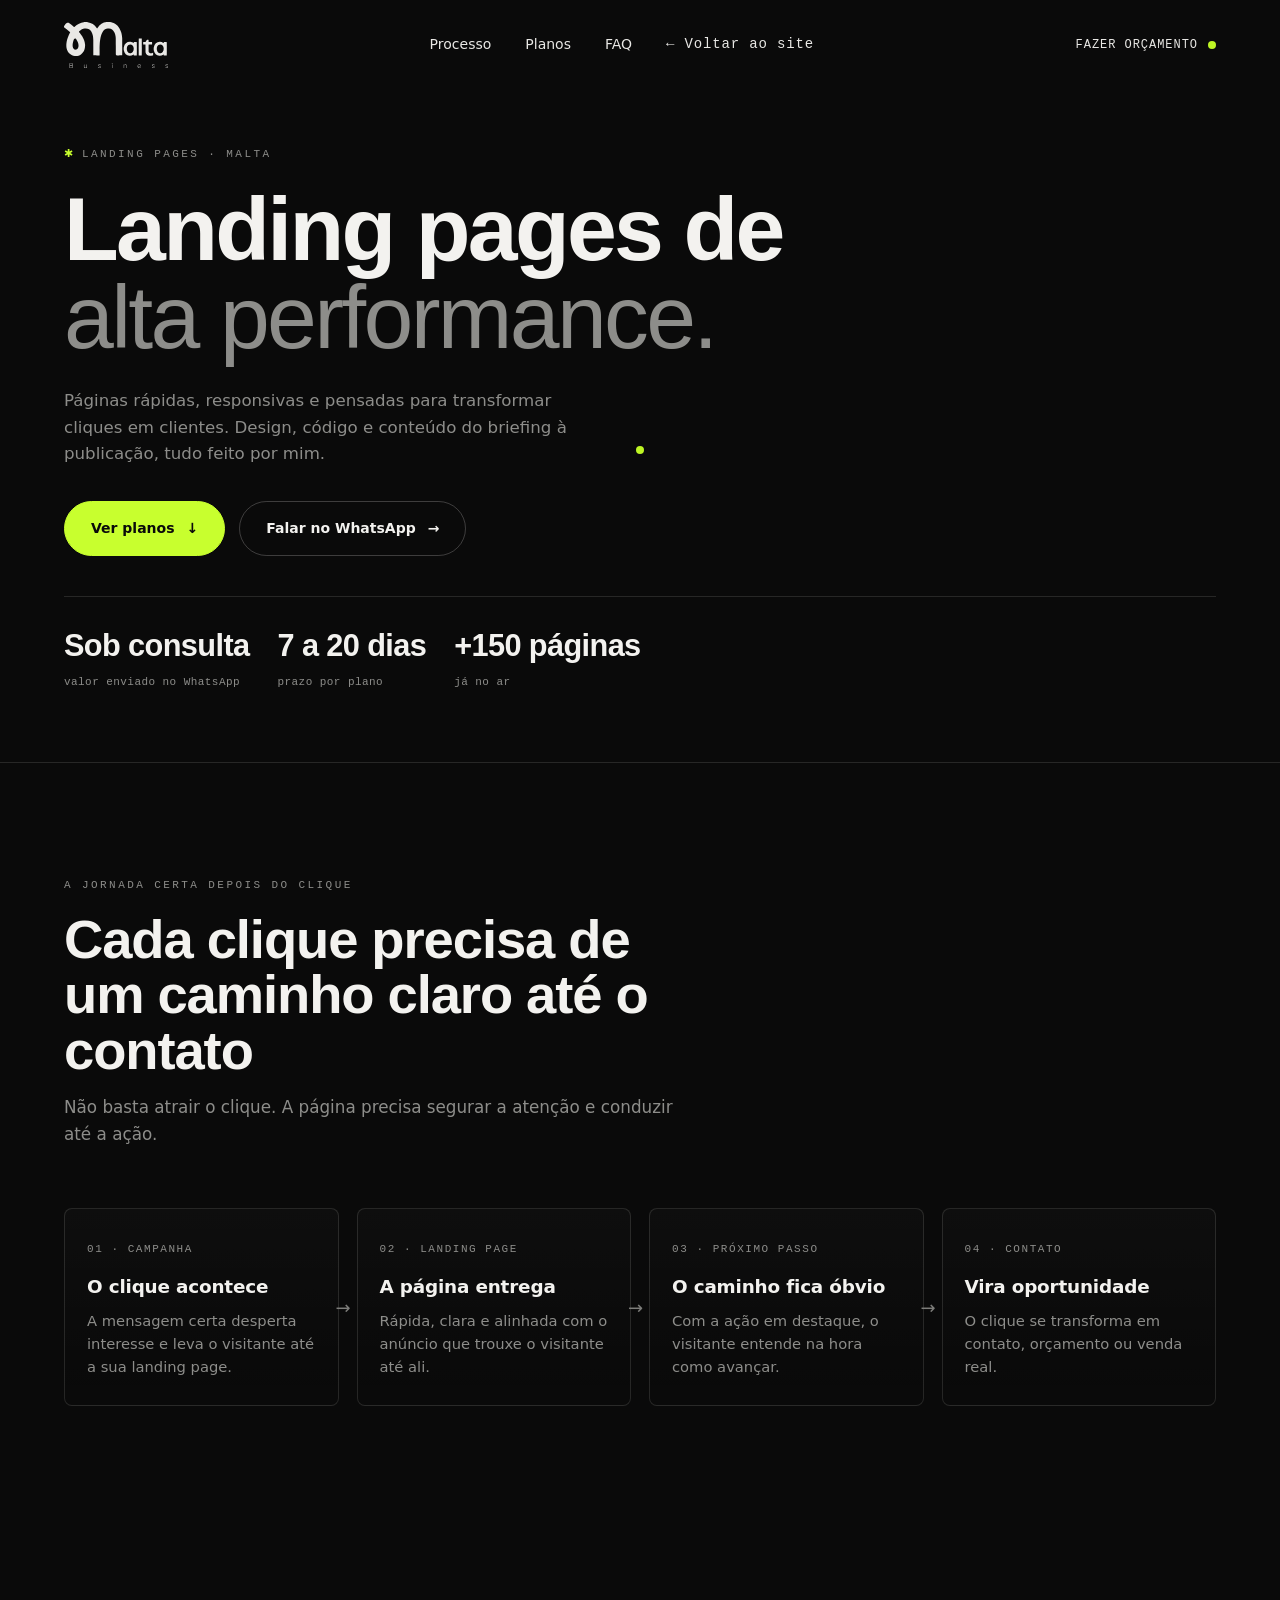
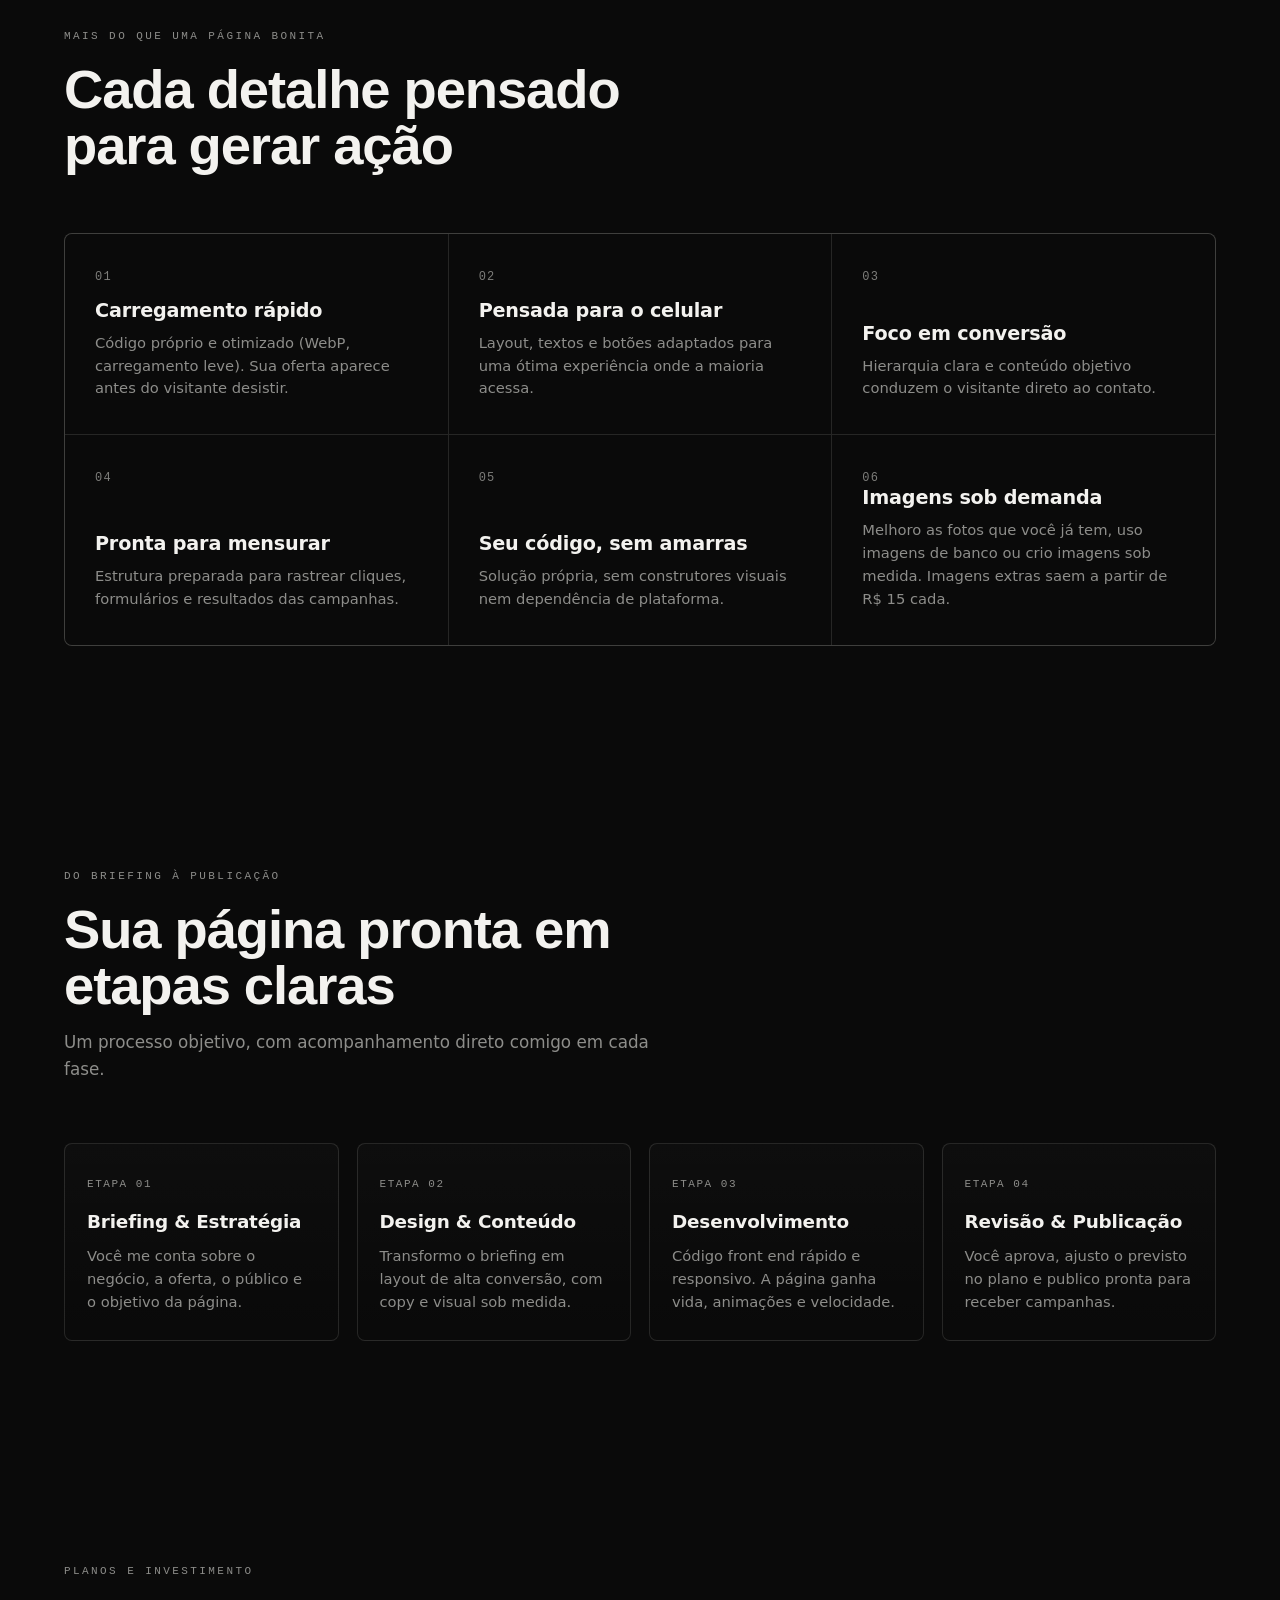
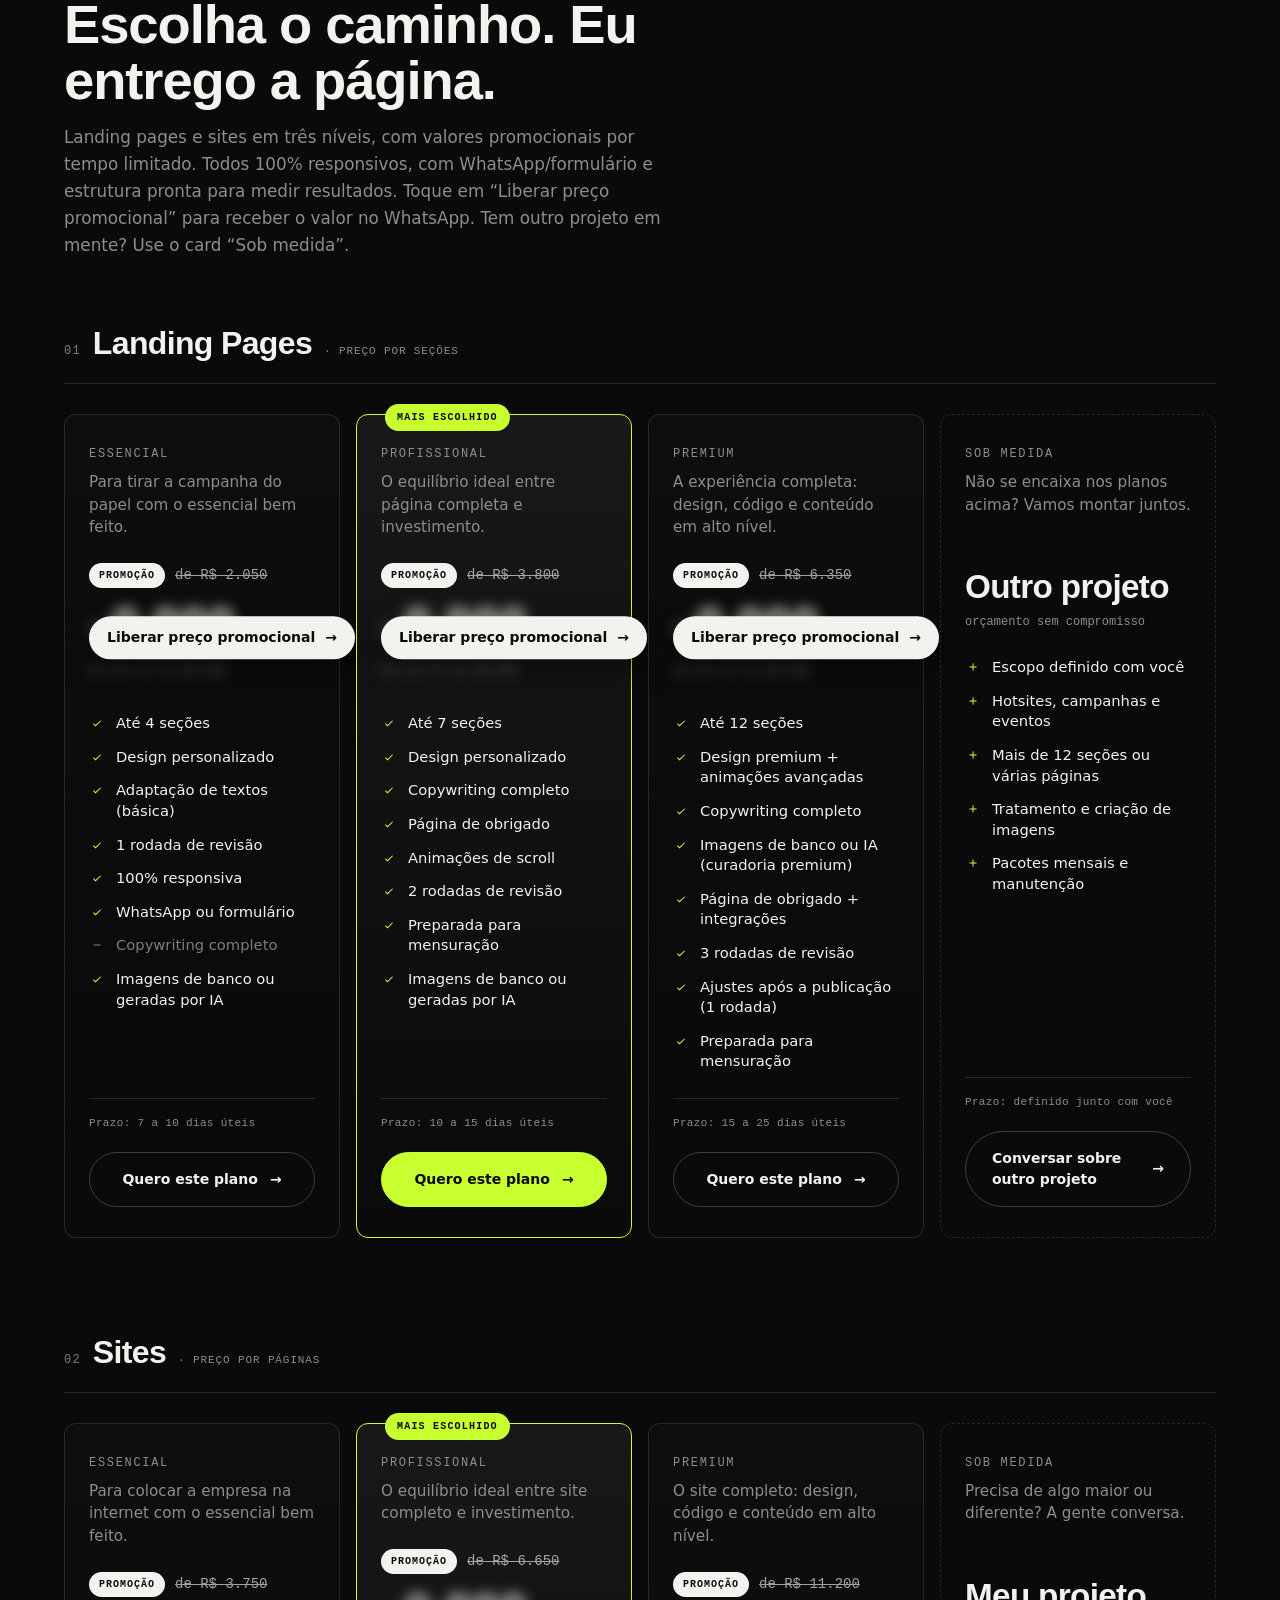
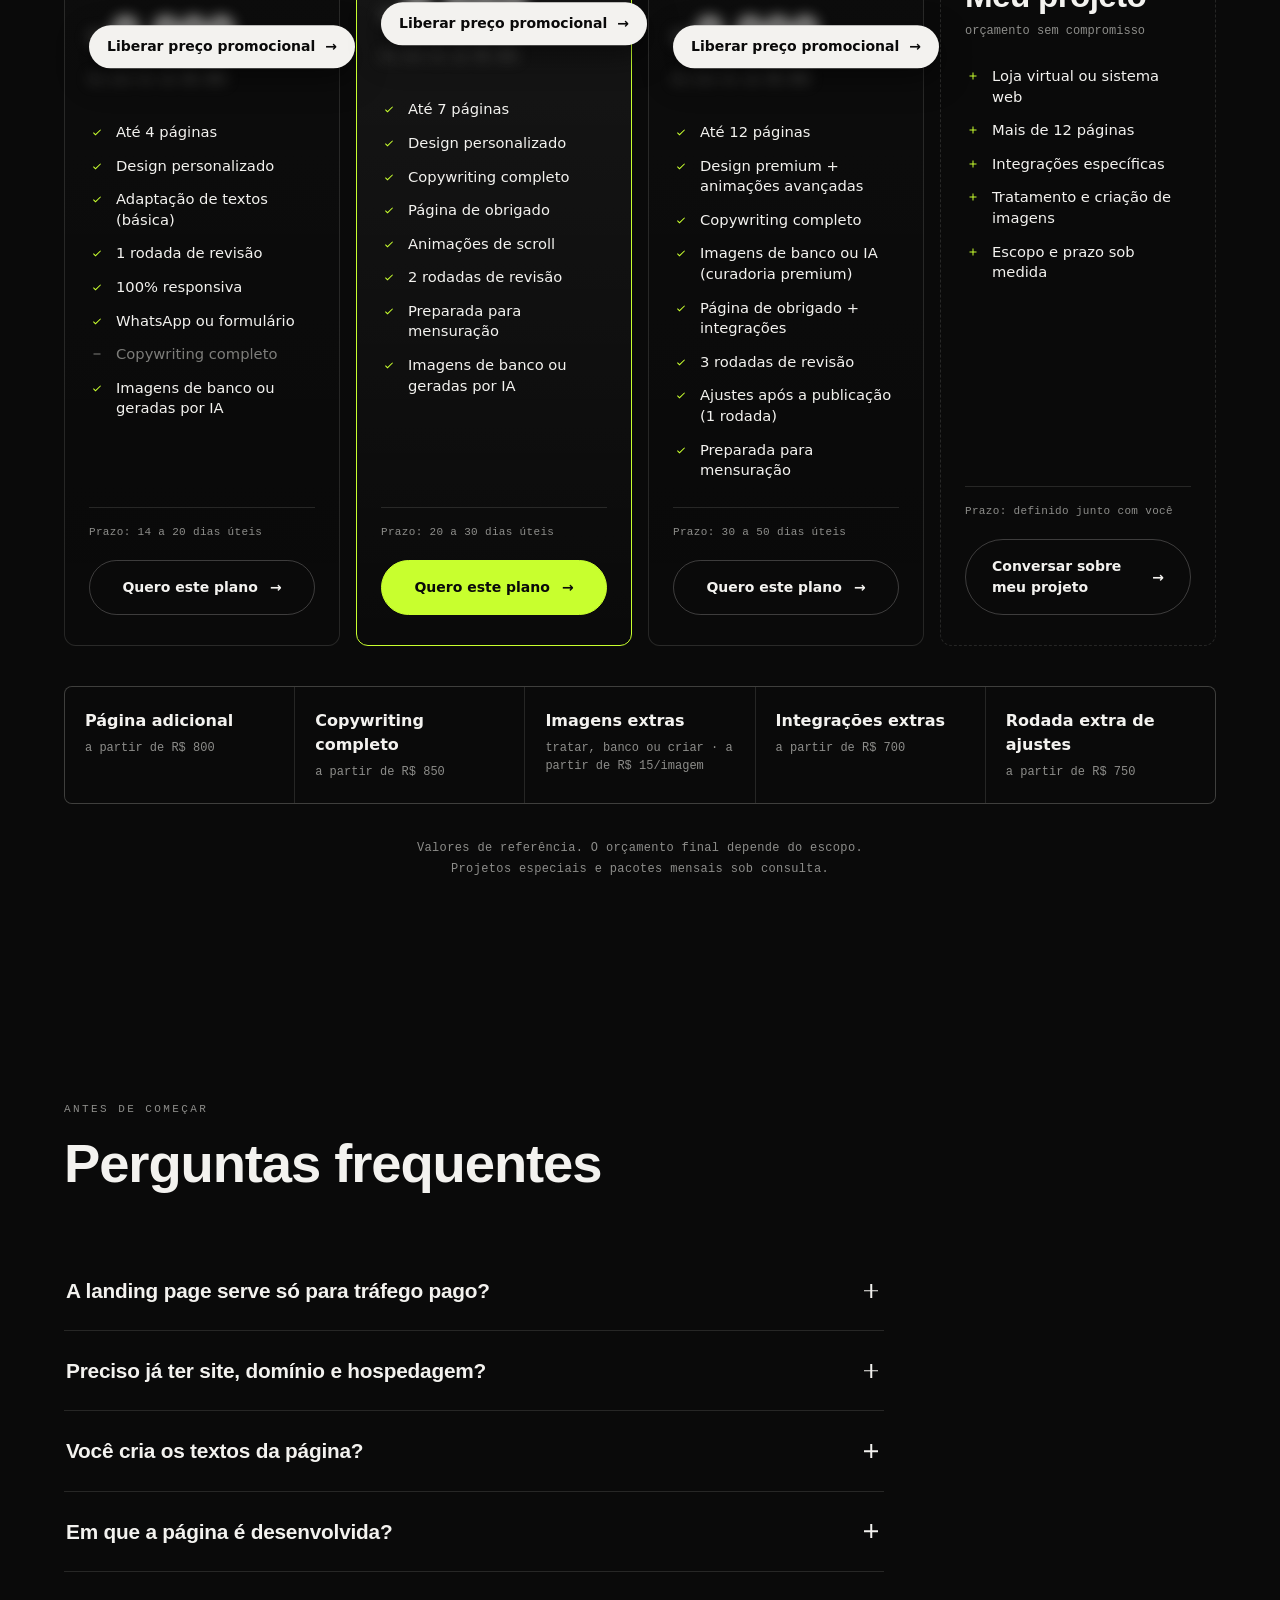
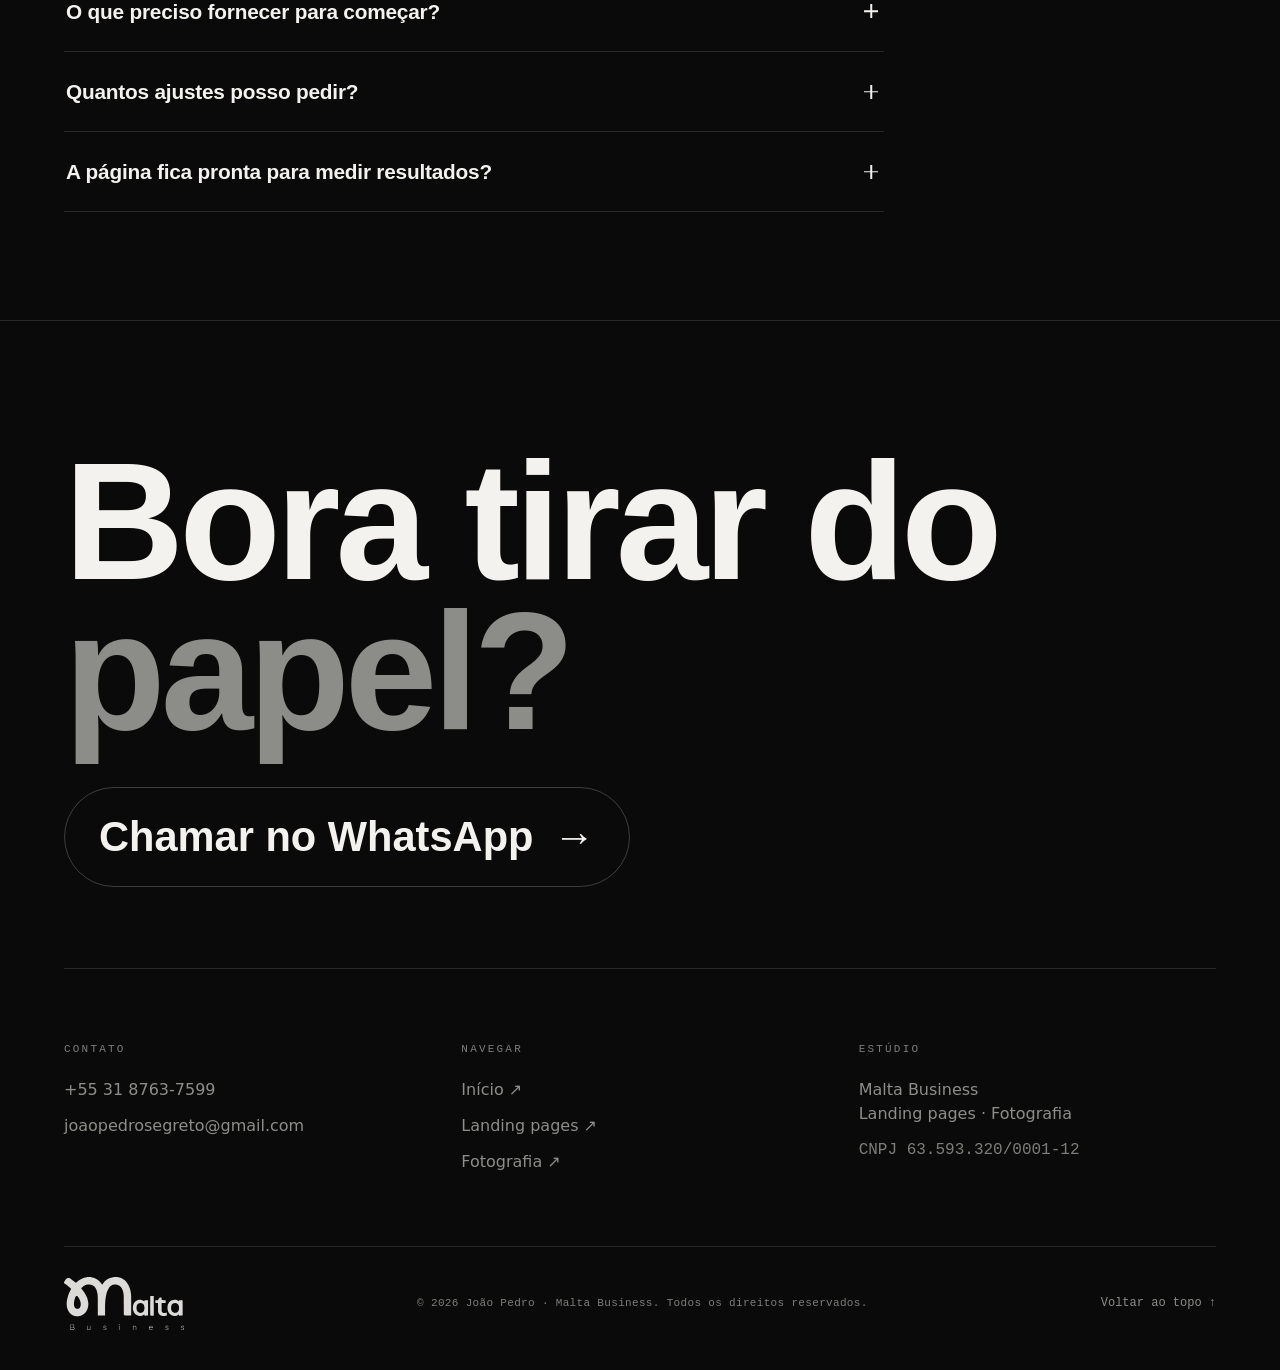
==== commit 174cf73e: "Add files via upload" ====
--- a/landing-page/index.html
+++ b/landing-page/index.html
@@ -7,7 +7,9 @@
 <meta name="description" content="Planos de landing page e site por João Pedro (Malta), de BH para todo o Brasil: processo do briefing à publicação, design personalizado, código rápido e contato direto no WhatsApp." />
 <link rel="canonical" href="https://maltabusiness.vercel.app/landing-page/" />
 <meta name="robots" content="index, follow" />
-<link rel="icon" type="image/png" href="../assets/favicon.png" />
+<link rel="icon" href="../favicon.ico" sizes="48x48" />
+<link rel="icon" type="image/svg+xml" href="../assets/favicon.svg" />
+<link rel="icon" type="image/png" sizes="32x32" href="../assets/favicon.png" />
 <link rel="apple-touch-icon" href="../assets/apple-touch-icon.png" />
 <link rel="manifest" href="../site.webmanifest" />
 <meta property="og:type" content="website" />
@@ -23,7 +25,7 @@
 <meta name="twitter:title" content="Landing Pages e Sites: Planos e Processo | Malta Business" />
 <meta name="twitter:description" content="Planos de landing page e site com processo claro e contato direto no WhatsApp." />
 <meta name="twitter:image" content="https://maltabusiness.vercel.app/assets/og/og-cover.jpg" />
-<meta name="theme-color" content="#0a0a0a" />
+<meta name="theme-color" content="#0A0A0A" />
 <meta http-equiv="Content-Security-Policy" content="default-src 'self'; script-src 'self'; style-src 'self' 'unsafe-inline' https://fonts.googleapis.com; font-src 'self' https://fonts.gstatic.com; img-src 'self' data:; connect-src 'self'; base-uri 'self'; form-action 'self'; object-src 'none'; frame-src 'none'; upgrade-insecure-requests">
 <meta name="referrer" content="strict-origin-when-cross-origin" />
 <link rel="preconnect" href="https://fonts.googleapis.com">
@@ -40,7 +42,7 @@
 
 <div class="loader" id="loader">
   <div class="loader__inner">
-    <img src="../assets/logo-malta.png" alt="Malta" class="loader__logo" width="606" height="265" />
+    <img src="../assets/logo-malta.svg" alt="Malta" class="loader__logo" width="604" height="265" />
     <div class="loader__bar"><span></span></div>
   </div>
 </div>
@@ -49,7 +51,7 @@
 
 <!-- NAV -->
 <header class="nav" id="nav">
-  <a href="../" class="nav__logo" data-cursor><img src="../assets/logo-malta.png" alt="Malta Business" width="606" height="265" /></a>
+  <a href="../" class="nav__logo" data-cursor><img src="../assets/logo-malta.svg" alt="Malta Business" width="604" height="265" /></a>
   <nav class="nav__links">
     <a href="#processo" data-cursor>Processo</a>
     <a href="#planos" data-cursor>Planos</a>
@@ -409,7 +411,7 @@
     </div>
   </div>
   <div class="footer__base">
-    <img src="../assets/logo-malta.png" alt="Malta Business" class="footer__logo" width="606" height="265" loading="lazy" />
+    <img src="../assets/logo-malta.svg" alt="Malta Business" class="footer__logo" width="604" height="265" loading="lazy" />
     <span>© <span id="year"></span> João Pedro · Malta Business. Todos os direitos reservados.</span>
     <a href="#topo" class="footer__top" data-cursor>Voltar ao topo ↑</a>
   </div>
--- a/css/style.css
+++ b/css/style.css
@@ -1,13 +1,22 @@
 /* ============================================================
    MALTA — João Pedro · Portfólio
-   Identidade: monocromática editorial (base do PDF Malta Business)
+   Identidade: Malta Business (Tinta + Papel, destaque Lima, Cobalto em fundo claro)
    ============================================================ */
 
 :root{
-  --bg:        #0a0a0a;
-  --bg-2:      #0f0f0f;
-  --white:     #f3f2ef;
-  --grey:      #8d8d8a;
+  /* Paleta oficial Malta Business */
+  --tinta:     #0A0A0A;
+  --grafite:   #1C1C1B;
+  --papel:     #F3F2EF;
+  --lima:      #C8FF2E; /* destaque: sempre com texto Tinta; nunca como texto em fundo claro */
+  --cobalto:   #2B4BFF; /* destaque em fundo claro, links */
+  --areia:     #D9D4C7;
+  --accent:    var(--lima);
+  --on-accent: var(--tinta);
+  --bg:        #0A0A0A;
+  --bg-2:      #1C1C1B;
+  --white:     #F3F2EF;
+  --grey:      #8D8D8A;
   --grey-2:    #7d7d7a; /* era #5a5a58: contraste 4.8:1 sobre o fundo (acessibilidade) */
   --line:      rgba(243,242,239,.12);
   --line-2:    rgba(243,242,239,.22);
@@ -32,7 +41,7 @@
   overflow-x:hidden;
   -webkit-tap-highlight-color:transparent;
 }
-::selection{background:var(--white);color:var(--bg)}
+::selection{background:var(--accent);color:var(--on-accent)}
 img{
   display:block;max-width:100%;
   -webkit-user-drag:none;user-select:none;-webkit-user-select:none;
@@ -47,7 +56,7 @@
   font-size:11px;letter-spacing:.22em;text-transform:uppercase;
   color:var(--grey);display:inline-flex;align-items:center;gap:.6em;
 }
-.eyebrow .mark{color:var(--white);font-style:normal}
+.eyebrow .mark{color:var(--accent);font-style:normal}
 .section-index{
   position:absolute;top:var(--gutter);right:var(--gutter);
   font-family:'JetBrains Mono',monospace;font-size:12px;letter-spacing:.15em;
@@ -73,18 +82,18 @@
 .loader__inner{display:flex;flex-direction:column;align-items:center;gap:26px;width:min(260px,60vw)}
 .loader__logo{width:150px;opacity:.95}
 .loader__bar{width:100%;height:1px;background:var(--line);overflow:hidden}
-.loader__bar span{display:block;height:100%;width:0;background:var(--white)}
+.loader__bar span{display:block;height:100%;width:0;background:var(--accent)}
 
 /* ============================================================
    CURSOR
    ============================================================ */
 .cursor{
   position:fixed;top:0;left:0;width:8px;height:8px;border-radius:50%;
-  background:var(--white);pointer-events:none;z-index:9000;
+  background:var(--accent);pointer-events:none;z-index:9000;
   transform:translate(-50%,-50%);mix-blend-mode:difference;
   transition:width .3s var(--ease),height .3s var(--ease),background .3s;
 }
-.cursor.is-hover{width:64px;height:64px;background:var(--white)}
+.cursor.is-hover{width:64px;height:64px;background:var(--accent)}
 .cursor.is-hidden{opacity:0}
 @media (hover:none){.cursor{display:none}}
 
@@ -115,7 +124,7 @@
   font-family:'JetBrains Mono',monospace;font-size:12px;letter-spacing:.08em;
   text-transform:uppercase;
 }
-.nav__cta .dot{width:8px;height:8px;border-radius:50%;background:var(--white);
+.nav__cta .dot{width:8px;height:8px;border-radius:50%;background:var(--accent);
   animation:pulse 2s infinite}
 @keyframes pulse{0%,100%{opacity:1}50%{opacity:.25}}
 .nav__burger{display:none;flex-direction:column;gap:6px;width:30px}
@@ -175,9 +184,9 @@
   border:1px solid var(--line-2);transition:.4s var(--ease);
 }
 .btn i{font-style:normal;transition:transform .4s var(--ease)}
-.btn--solid{background:var(--white);color:var(--bg);border-color:var(--white)}
+.btn--solid{background:var(--accent);color:var(--on-accent);border-color:var(--accent)}
 .btn--solid:hover i{transform:translateY(4px)}
-.btn--ghost:hover{background:var(--white);color:var(--bg);border-color:var(--white)}
+.btn--ghost:hover{background:var(--accent);color:var(--on-accent);border-color:var(--accent)}
 .btn--ghost:hover i{transform:translateX(4px)}
 
 .hero__scroll{
@@ -245,7 +254,7 @@
 .card__media::after{
   content:"↗";position:absolute;top:16px;right:16px;width:40px;height:40px;
   display:flex;align-items:center;justify-content:center;border-radius:50%;
-  background:var(--white);color:var(--bg);font-size:16px;
+  background:var(--accent);color:var(--on-accent);font-size:16px;
   opacity:0;transform:scale(.4);transition:.5s var(--ease);
 }
 .card:hover .card__media::after{opacity:1;transform:scale(1)}
@@ -304,7 +313,7 @@
 .lp:hover .lp__shot img{transform:scale(1.03)}
 .lp__visit{
   position:absolute;left:50%;top:calc(50% + 19px);transform:translate(-50%,-50%) scale(.9);
-  z-index:3;background:var(--white);color:var(--bg);font-weight:600;font-size:14px;
+  z-index:3;background:var(--accent);color:var(--on-accent);font-weight:600;font-size:14px;
   padding:13px 22px;border-radius:100px;opacity:0;transition:.45s var(--ease);pointer-events:none;
   white-space:nowrap;
 }
@@ -361,9 +370,9 @@
   transition:color .4s}
 .srv:hover{padding-left:24px}
 .srv:hover span{color:var(--white)}
-.srv:hover i{color:var(--white)}
+.srv:hover i{color:var(--accent)}
 .srv::before{content:"";position:absolute;left:0;top:50%;width:10px;height:10px;
-  border-radius:50%;background:var(--white);transform:translateY(-50%) scale(0);
+  border-radius:50%;background:var(--accent);transform:translateY(-50%) scale(0);
   transition:transform .4s var(--ease)}
 .srv:hover::before{transform:translateY(-50%) scale(1)}
 .srv:not(:hover) span{color:var(--grey)}
@@ -408,7 +417,7 @@
   border:1px solid var(--line-2);border-radius:100px;padding:18px 34px;
   transition:.4s var(--ease)}
 .footer__big i{font-style:normal;transition:transform .4s var(--ease)}
-.footer__big:hover{background:var(--white);color:var(--bg);border-color:var(--white)}
+.footer__big:hover{background:var(--accent);color:var(--on-accent);border-color:var(--accent)}
 .footer__big:hover i{transform:translateX(6px)}
 
 .footer__cols{display:grid;grid-template-columns:repeat(3,1fr);gap:40px;
@@ -561,8 +570,8 @@
 .plan{border:1px solid var(--line);border-radius:12px;padding:32px 28px;display:flex;flex-direction:column;
   background:linear-gradient(180deg,rgba(255,255,255,.02),transparent);position:relative;transition:border-color .4s,transform .5s var(--ease)}
 .plan:hover{border-color:var(--line-2);transform:translateY(-4px)}
-.plan--featured{border-color:var(--white);background:linear-gradient(180deg,rgba(255,255,255,.06),transparent)}
-.plan__badge{position:absolute;top:-11px;left:28px;background:var(--white);color:var(--bg);
+.plan--featured{border-color:var(--accent);background:linear-gradient(180deg,rgba(255,255,255,.06),transparent)}
+.plan__badge{position:absolute;top:-11px;left:28px;background:var(--accent);color:var(--on-accent);
   font-family:'JetBrains Mono',monospace;font-size:10px;letter-spacing:.12em;text-transform:uppercase;
   padding:6px 12px;border-radius:100px;font-weight:700}
 .plan__name{font-family:'JetBrains Mono',monospace;font-size:12px;letter-spacing:.14em;text-transform:uppercase;color:var(--grey)}
@@ -574,7 +583,7 @@
 .plan__list{list-style:none;margin:26px 0;display:flex;flex-direction:column;gap:13px;flex:1}
 .plan__list li{display:flex;gap:11px;align-items:flex-start;font-size:.92rem;line-height:1.4;color:var(--white)}
 .plan__list li::before{content:"";flex:0 0 16px;height:16px;margin-top:2px;border-radius:50%;
-  background:var(--white);
+  background:var(--accent);
   -webkit-mask:url("data:image/svg+xml,%3Csvg xmlns='http://www.w3.org/2000/svg' viewBox='0 0 24 24'%3E%3Cpath fill='black' d='M9 16.2l-3.5-3.5L4 14.2l5 5 11-11-1.4-1.4z'/%3E%3C/svg%3E") center/12px no-repeat;
   mask:url("data:image/svg+xml,%3Csvg xmlns='http://www.w3.org/2000/svg' viewBox='0 0 24 24'%3E%3Cpath fill='black' d='M9 16.2l-3.5-3.5L4 14.2l5 5 11-11-1.4-1.4z'/%3E%3C/svg%3E") center/12px no-repeat;}
 .plan__list li.off{color:var(--grey-2)}
@@ -584,7 +593,7 @@
 .plan__deadline{font-family:'JetBrains Mono',monospace;font-size:11px;color:var(--grey);
   border-top:1px solid var(--line);padding-top:16px;margin-bottom:20px;letter-spacing:.03em}
 .plan .btn{justify-content:center;width:100%}
-.plan--featured .btn{background:var(--white);color:var(--bg);border-color:var(--white)}
+.plan--featured .btn{background:var(--accent);color:var(--on-accent);border-color:var(--accent)}
 .plans__note{text-align:center;color:var(--grey);font-family:'JetBrains Mono',monospace;
   font-size:12px;margin-top:34px;letter-spacing:.03em;line-height:1.7}
 
@@ -646,7 +655,7 @@
 .lp-tab:hover{color:var(--white);border-color:var(--white)}
 .lp-tab[aria-pressed="true"]{background:var(--white);color:var(--bg);border-color:var(--white)}
 .lp-tab[aria-pressed="true"] sup{color:var(--bg)}
-.lp-tab:focus-visible,.lp__btn:focus-visible,.shoot__btn:focus-visible,.cchoice input:focus-visible+span{outline:2px solid var(--white);outline-offset:3px}
+.lp-tab:focus-visible,.lp__btn:focus-visible,.shoot__btn:focus-visible,.cchoice input:focus-visible+span{outline:2px solid var(--accent);outline-offset:3px}
 
 /* largura cheia controlada pelo JS (1º visível e, se sobrar ímpar, o último) */
 .lp-grid .lp{grid-column:auto;min-width:0}
@@ -673,7 +682,7 @@
 }
 .shoot__track::-webkit-scrollbar{display:none}
 .shoot__track.is-drag{cursor:grabbing;scroll-snap-type:none;scroll-behavior:auto}
-.shoot__track:focus-visible{outline:2px solid var(--white);outline-offset:-2px}
+.shoot__track:focus-visible{outline:2px solid var(--accent);outline-offset:-2px}
 .shoot__slide{flex:0 0 100%;height:100%;scroll-snap-align:start;scroll-snap-stop:always;overflow:hidden}
 .shoot__slide img{
   width:100%;height:100%;object-fit:cover;
@@ -688,7 +697,7 @@
 .shoot__count{font-family:'JetBrains Mono',monospace;font-size:11px;letter-spacing:.1em;color:var(--white)}
 .shoot__btns{display:flex;gap:8px;pointer-events:auto}
 .shoot__btn{
-  width:44px;height:44px;border-radius:50%;background:var(--white);color:var(--bg);font-size:16px;
+  width:44px;height:44px;border-radius:50%;background:var(--accent);color:var(--on-accent);font-size:16px;
   display:flex;align-items:center;justify-content:center;transition:transform .4s var(--ease),opacity .4s;
 }
 .shoot__btn:hover{transform:scale(1.08)}
@@ -738,7 +747,7 @@
 .cfield select{cursor:pointer;background-image:url("data:image/svg+xml,%3Csvg xmlns='http://www.w3.org/2000/svg' width='12' height='8' viewBox='0 0 12 8'%3E%3Cpath d='M1 1.5l5 5 5-5' fill='none' stroke='%238d8d8a' stroke-width='1.6'/%3E%3C/svg%3E");background-repeat:no-repeat;background-position:right 4px center;padding-right:28px}
 .cfield select option{background:var(--bg-2);color:var(--white)}
 .cfield input::placeholder,.cfield textarea::placeholder{color:var(--grey-2)}
-.cfield input:focus,.cfield select:focus,.cfield textarea:focus{border-color:var(--white)}
+.cfield input:focus,.cfield select:focus,.cfield textarea:focus{border-color:var(--accent)}
 .cfield.is-invalid input,.cfield.is-invalid select,.cfield.is-invalid textarea{border-color:#d9776b}
 .cfield__err{font-size:12px;color:#e9958a;min-height:0}
 .cchoices{display:flex;flex-wrap:wrap;gap:10px}
@@ -862,7 +871,7 @@
 .plan__lock i{font-style:normal;transition:transform .4s var(--ease)}
 .plan__reveal:hover .plan__lock i{transform:translateX(4px)}
 .plan__reveal:active .plan__lock{transform:translateY(-62%) scale(.96)}
-.plan__reveal:focus-visible,.addon__reveal:focus-visible{outline:2px solid var(--white);outline-offset:3px}
+.plan__reveal:focus-visible,.addon__reveal:focus-visible{outline:2px solid var(--accent);outline-offset:3px}
 
 .addon__reveal{
   display:inline-flex;align-items:center;gap:8px;flex-wrap:wrap;text-align:left;cursor:pointer;
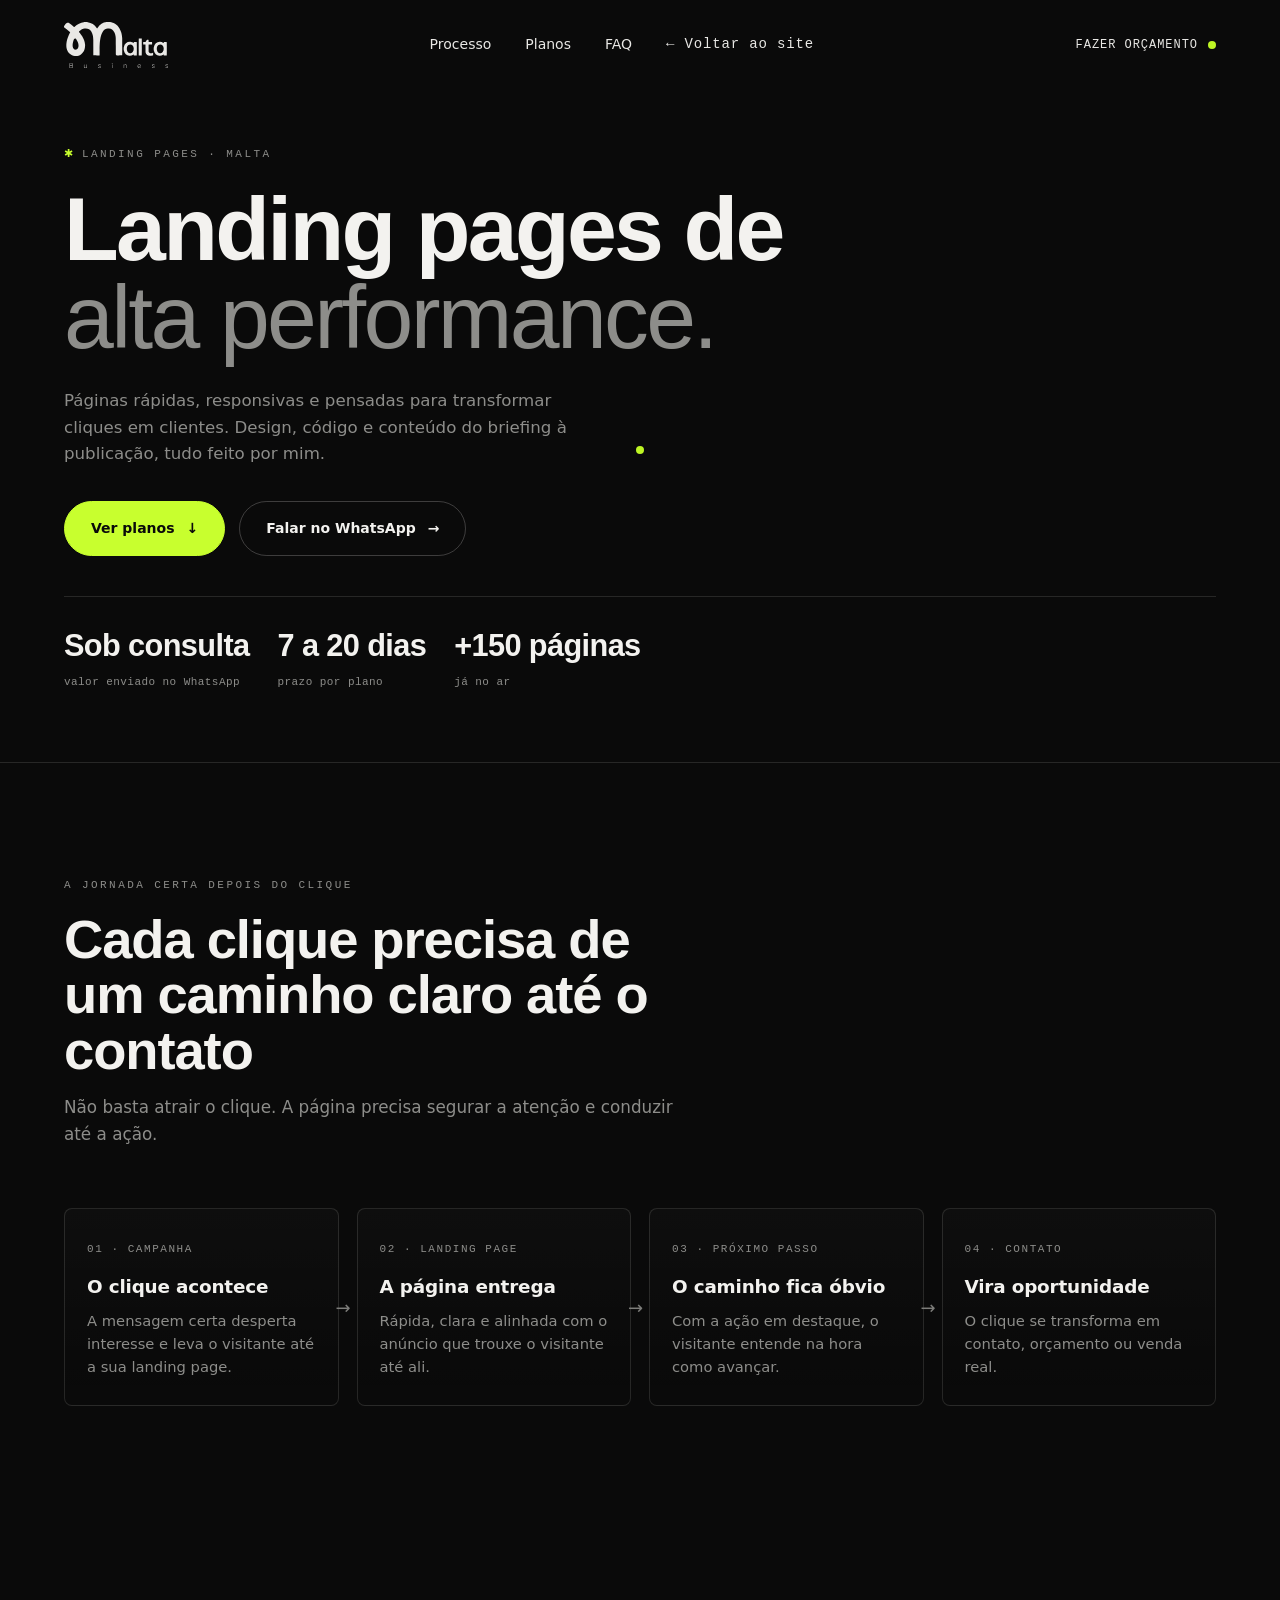
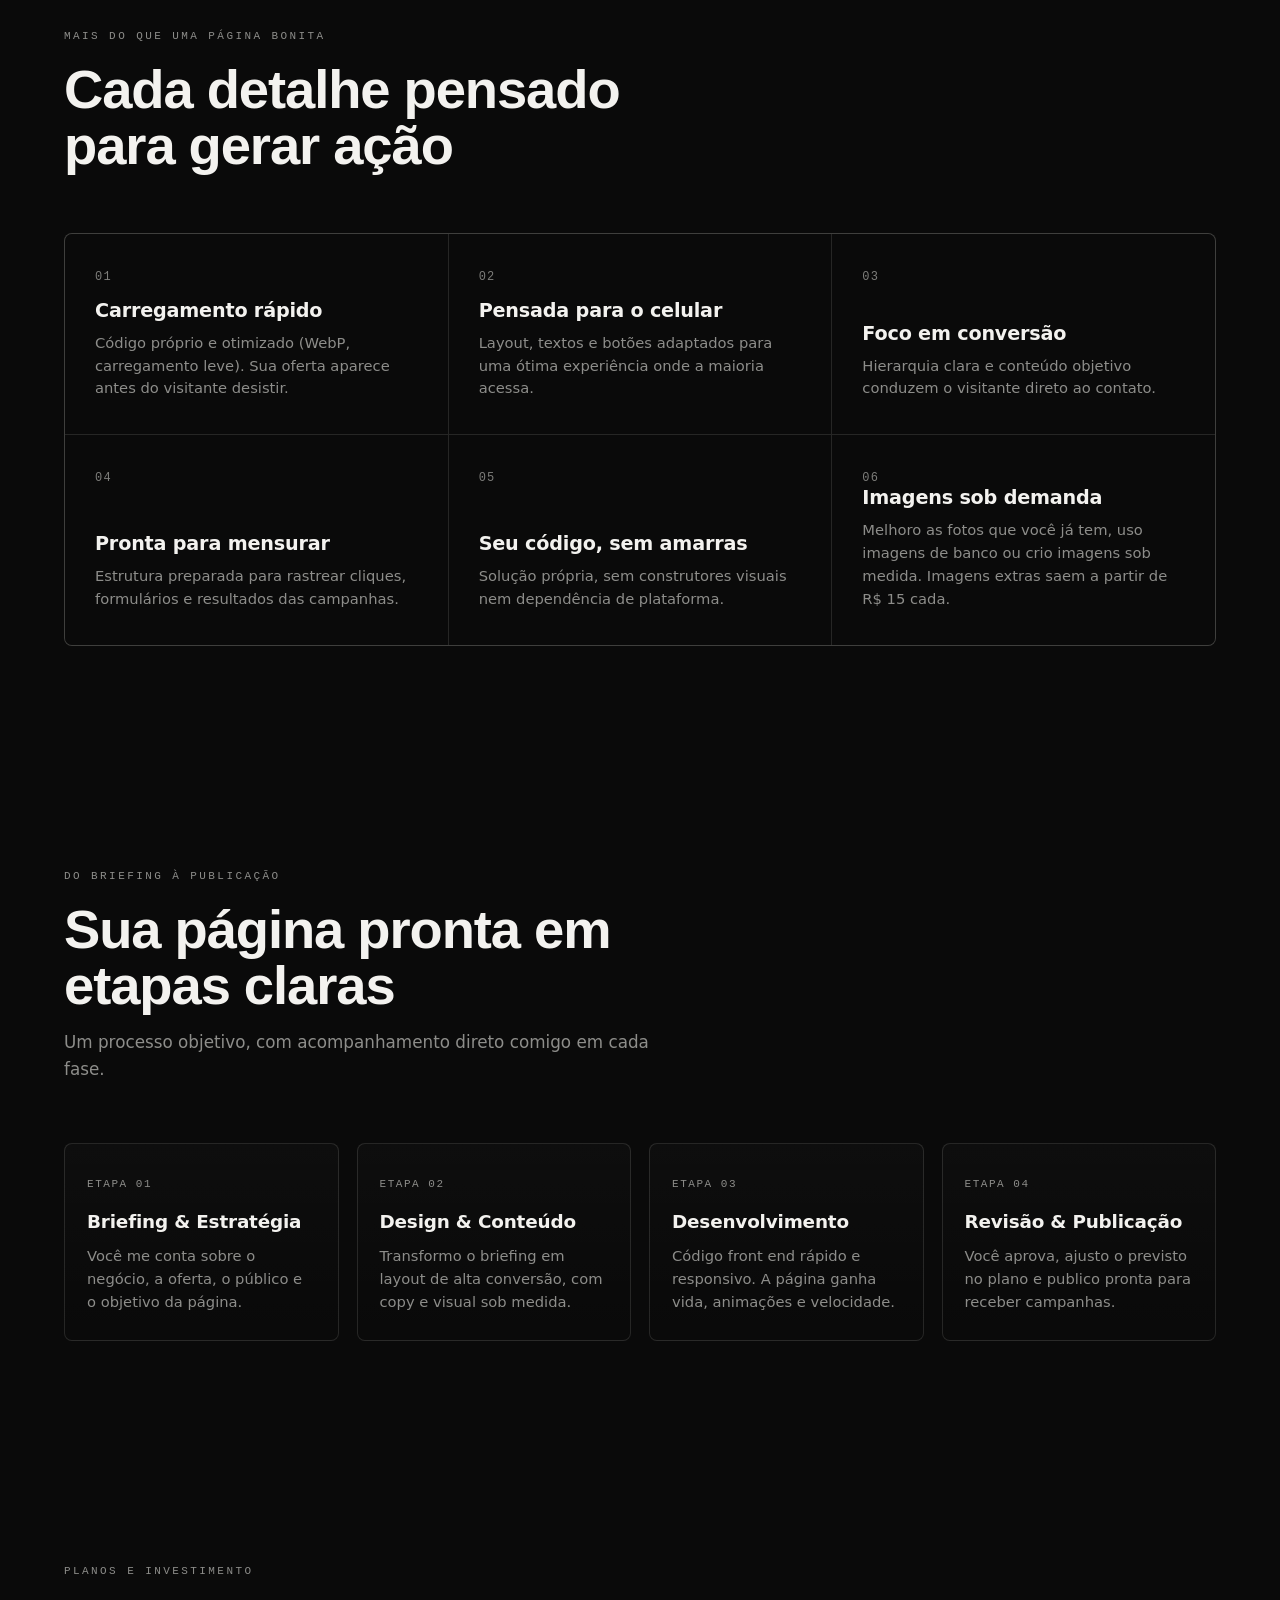
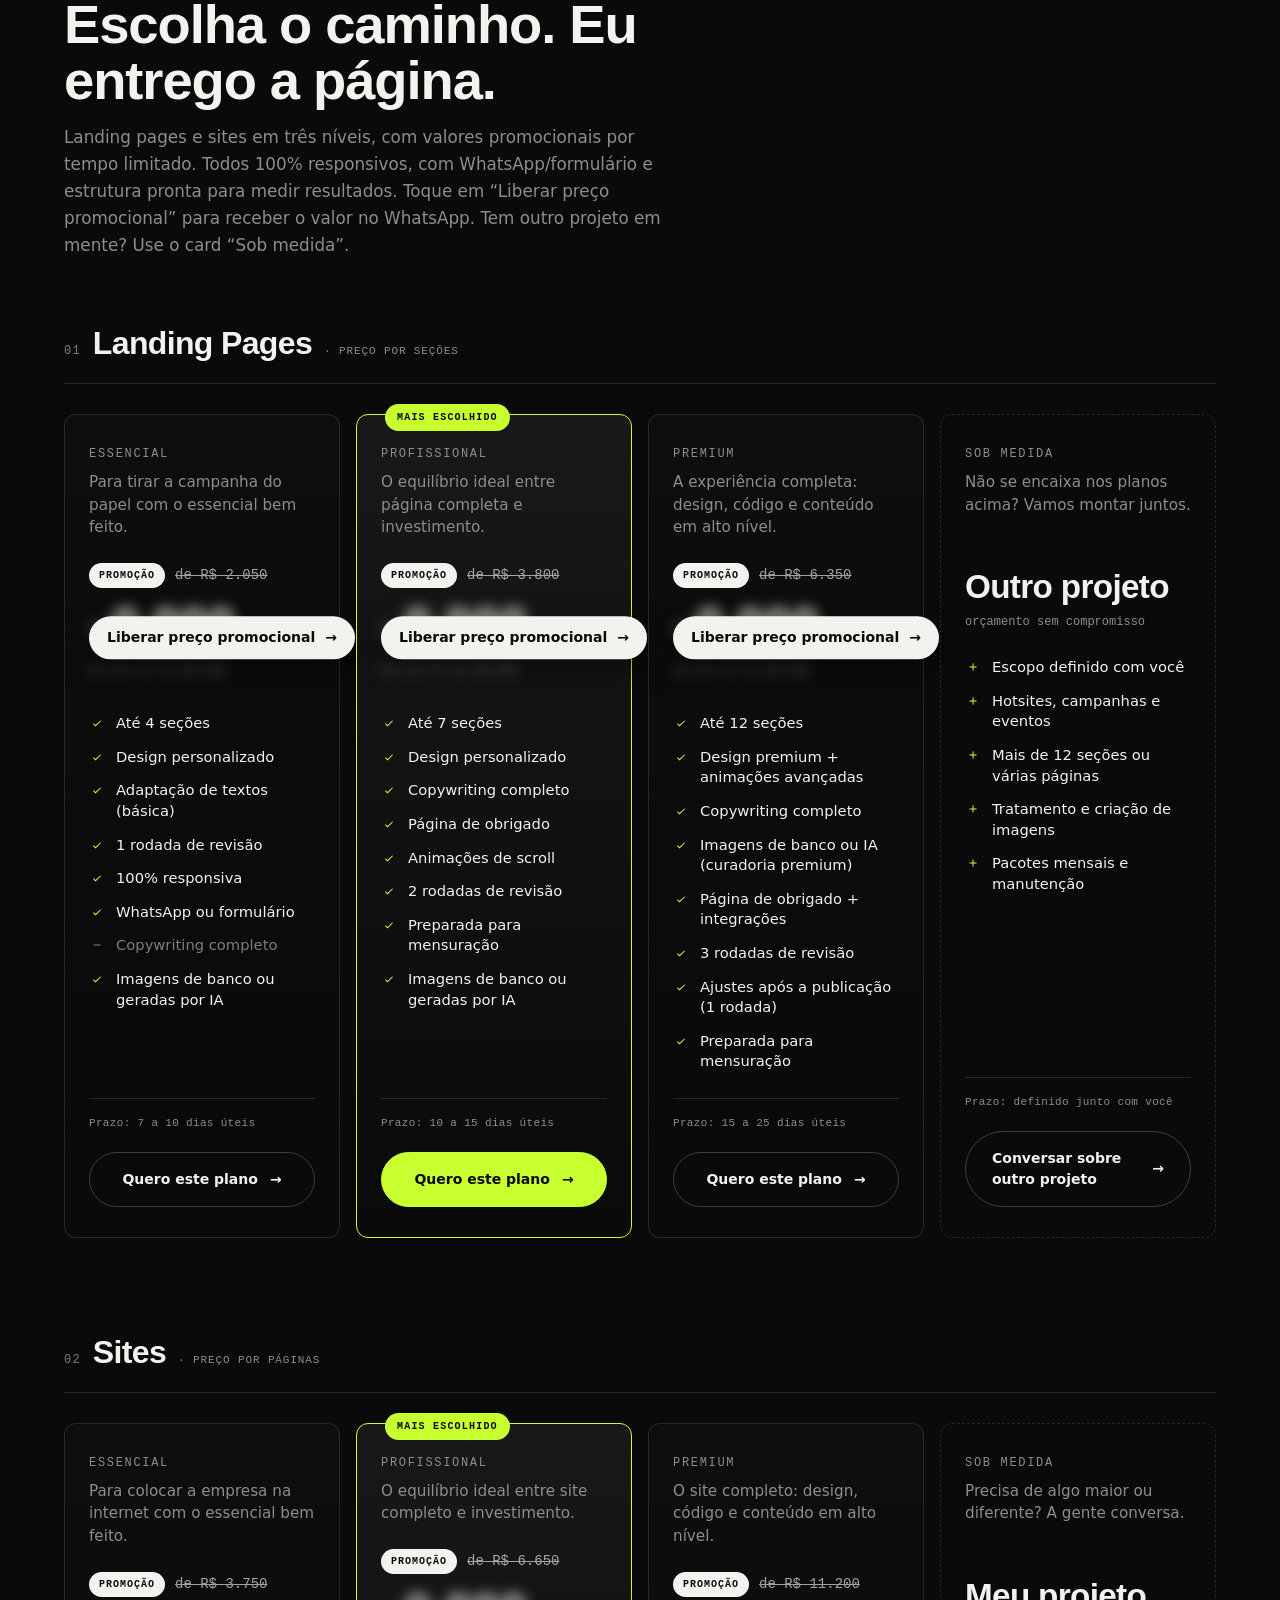
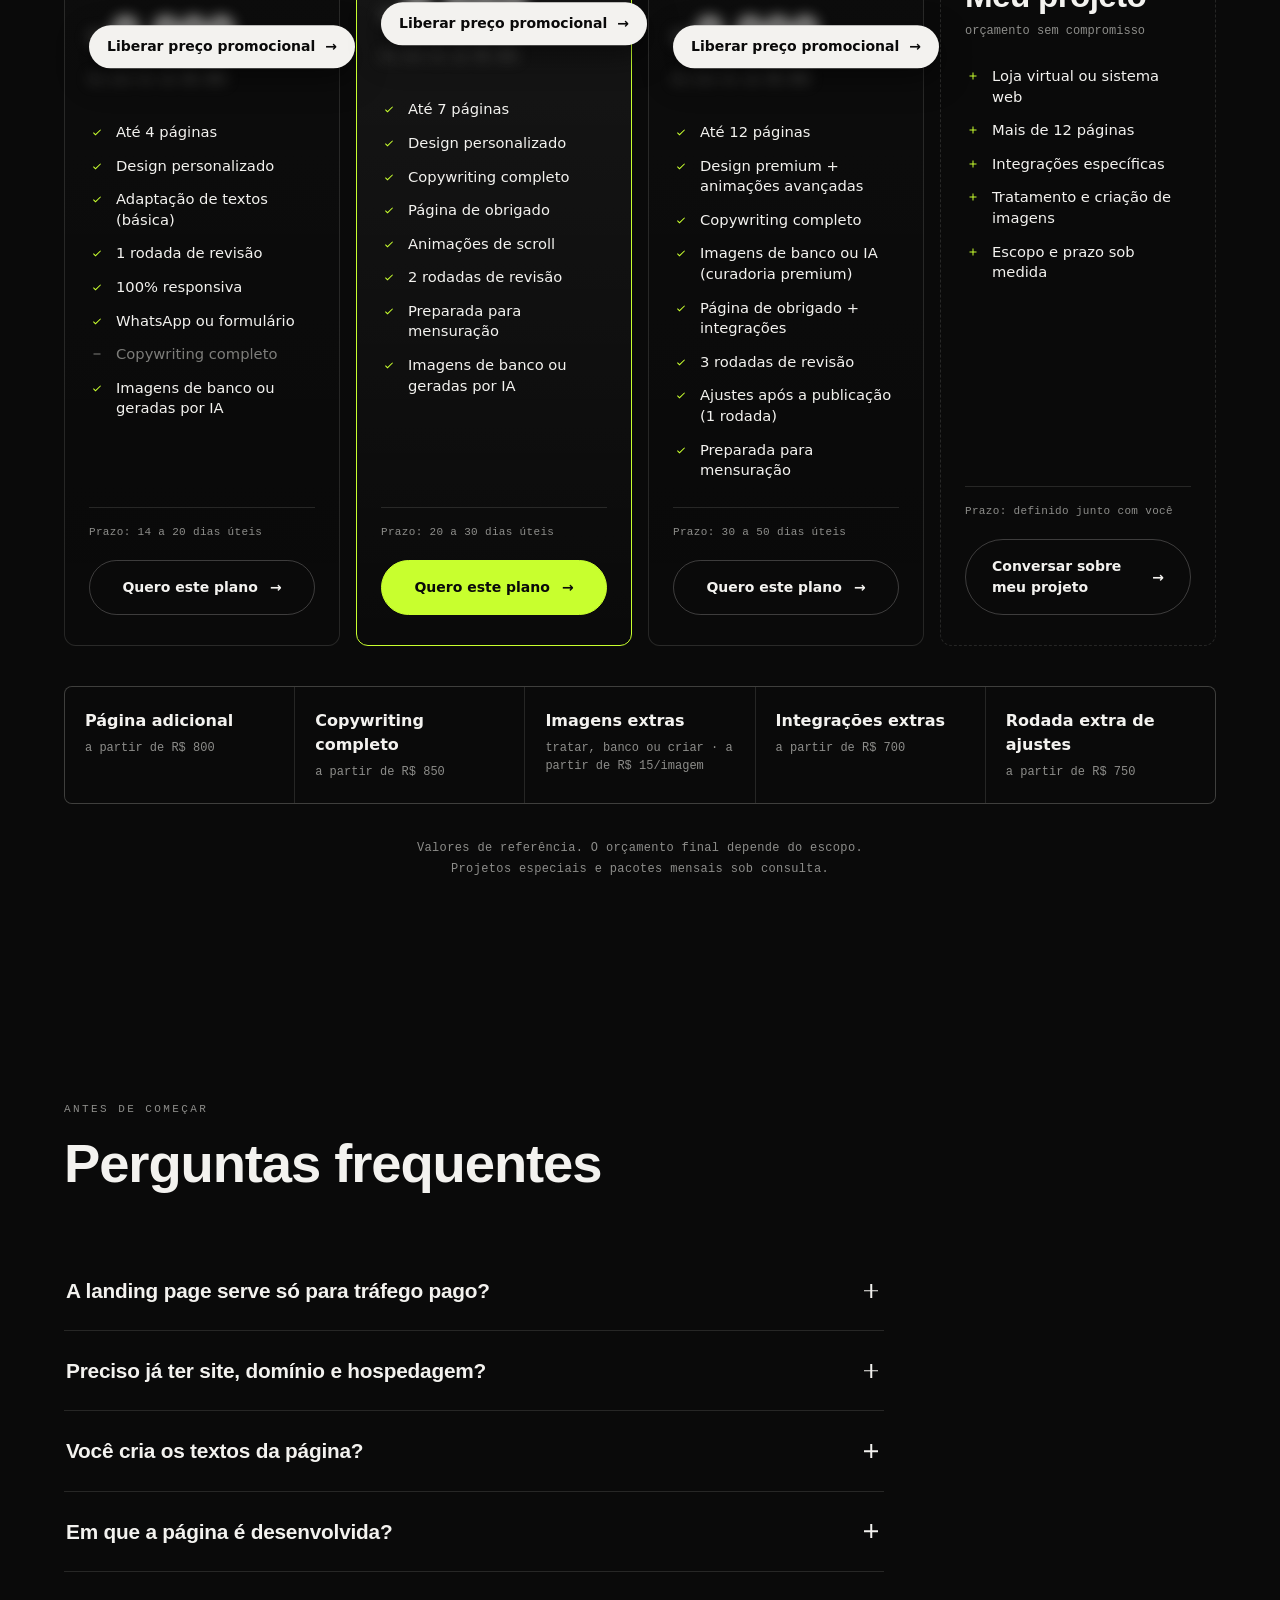
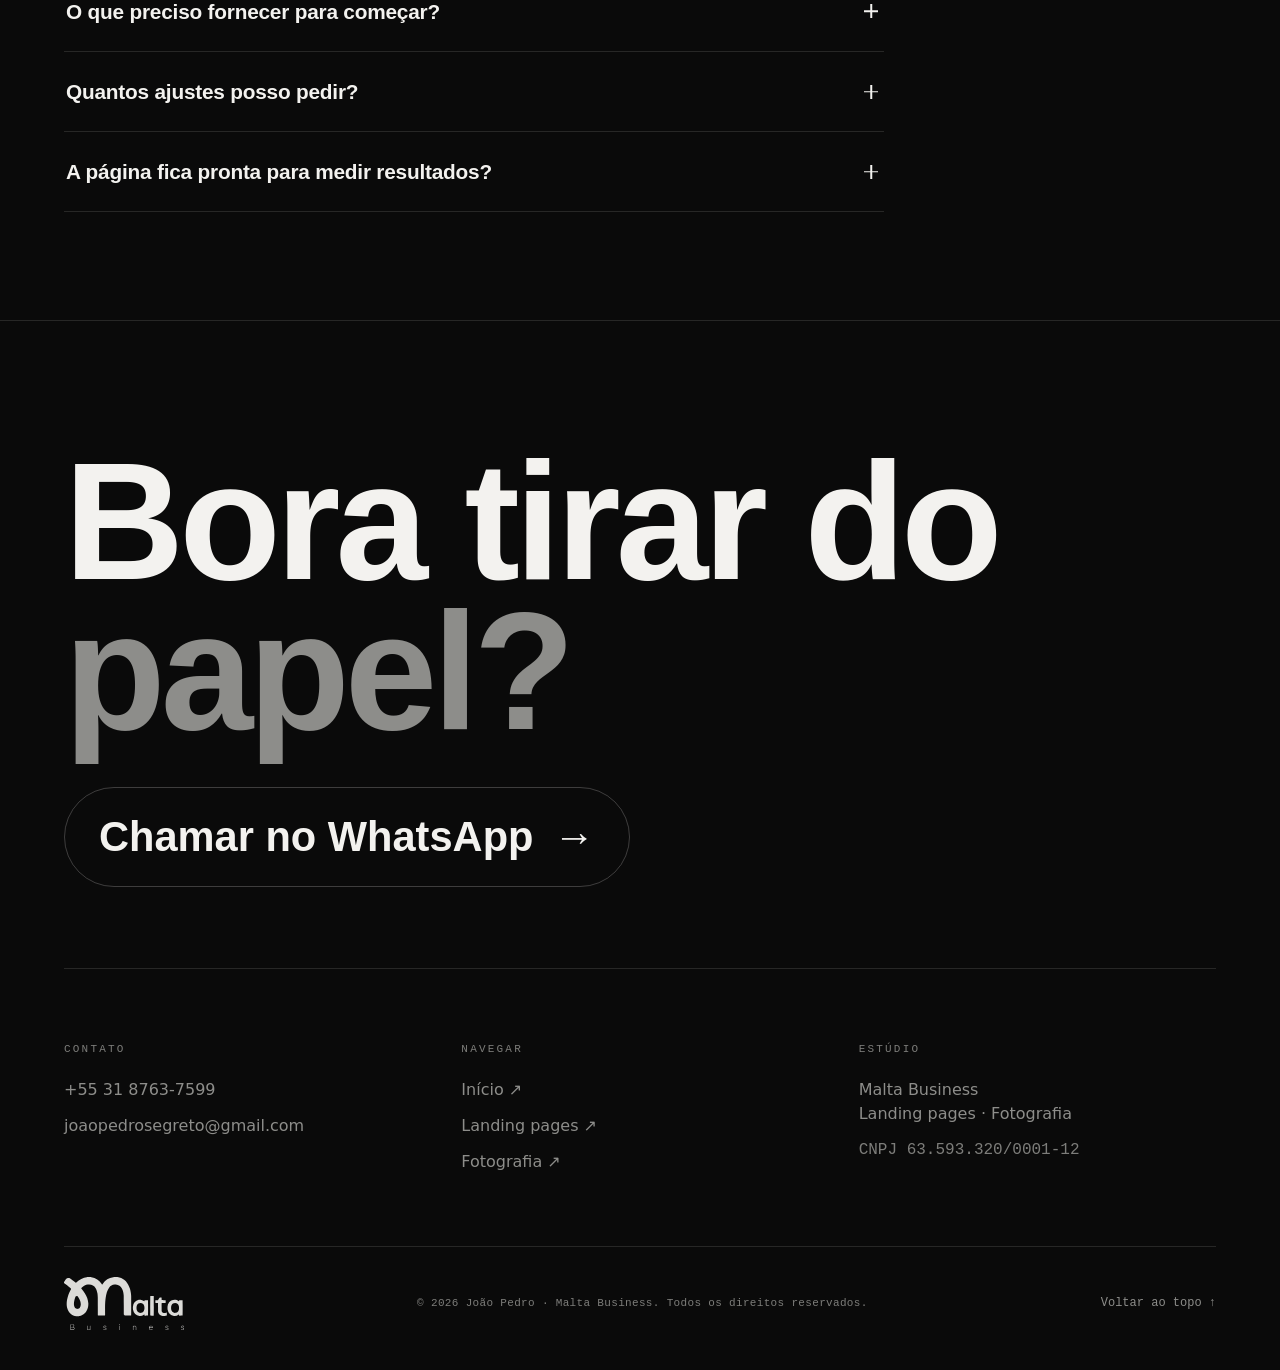
==== commit 05d9f863: "SEO: dominio canonico maltabusiness.com.br, redirect do vercel.app, titulo com marca + nome Co-Autho" ====
--- a/landing-page/index.html
+++ b/landing-page/index.html
@@ -5,7 +5,7 @@
 <meta name="viewport" content="width=device-width, initial-scale=1.0, viewport-fit=cover" />
 <title>Landing Pages e Sites: Planos e Processo | Malta Business</title>
 <meta name="description" content="Planos de landing page e site por João Pedro (Malta), de BH para todo o Brasil: processo do briefing à publicação, design personalizado, código rápido e contato direto no WhatsApp." />
-<link rel="canonical" href="https://maltabusiness.vercel.app/landing-page/" />
+<link rel="canonical" href="https://maltabusiness.com.br/landing-page/" />
 <meta name="robots" content="index, follow" />
 <link rel="icon" href="../favicon.ico" sizes="48x48" />
 <link rel="icon" type="image/svg+xml" href="../assets/favicon.svg" />
@@ -15,16 +15,16 @@
 <meta property="og:type" content="website" />
 <meta property="og:locale" content="pt_BR" />
 <meta property="og:site_name" content="Malta Business" />
-<meta property="og:url" content="https://maltabusiness.vercel.app/landing-page/" />
+<meta property="og:url" content="https://maltabusiness.com.br/landing-page/" />
 <meta property="og:title" content="Landing Pages e Sites: Planos e Processo | Malta Business" />
 <meta property="og:description" content="Planos de landing page e site com processo claro e contato direto no WhatsApp." />
-<meta property="og:image" content="https://maltabusiness.vercel.app/assets/og/og-cover.jpg" />
+<meta property="og:image" content="https://maltabusiness.com.br/assets/og/og-cover.jpg" />
 <meta property="og:image:width" content="1200" />
 <meta property="og:image:height" content="630" />
 <meta name="twitter:card" content="summary_large_image" />
 <meta name="twitter:title" content="Landing Pages e Sites: Planos e Processo | Malta Business" />
 <meta name="twitter:description" content="Planos de landing page e site com processo claro e contato direto no WhatsApp." />
-<meta name="twitter:image" content="https://maltabusiness.vercel.app/assets/og/og-cover.jpg" />
+<meta name="twitter:image" content="https://maltabusiness.com.br/assets/og/og-cover.jpg" />
 <meta name="theme-color" content="#0A0A0A" />
 <meta http-equiv="Content-Security-Policy" content="default-src 'self'; script-src 'self'; style-src 'self' 'unsafe-inline' https://fonts.googleapis.com; font-src 'self' https://fonts.gstatic.com; img-src 'self' data:; connect-src 'self'; base-uri 'self'; form-action 'self'; object-src 'none'; frame-src 'none'; upgrade-insecure-requests">
 <meta name="referrer" content="strict-origin-when-cross-origin" />
@@ -34,8 +34,8 @@
 <link rel="stylesheet" href="https://fonts.googleapis.com/css2?family=Archivo:wght@300;400;500;600;700;800&family=Archivo+Expanded:wght@800&family=JetBrains+Mono:wght@400;500;700&display=swap" media="print" data-fontswap>
 <noscript><link rel="stylesheet" href="https://fonts.googleapis.com/css2?family=Archivo:wght@300;400;500;600;700;800&family=Archivo+Expanded:wght@800&family=JetBrains+Mono:wght@400;500;700&display=swap"></noscript>
 <link rel="stylesheet" href="../css/style.css" />
-<script type="application/ld+json">{"@context": "https://schema.org", "@type": "BreadcrumbList", "itemListElement": [{"@type": "ListItem", "position": 1, "name": "Início", "item": "https://maltabusiness.vercel.app/"}, {"@type": "ListItem", "position": 2, "name": "Planos", "item": "https://maltabusiness.vercel.app/landing-page/"}]}</script>
-<script type="application/ld+json">{"@context": "https://schema.org", "@type": "Service", "name": "Criação de landing pages e sites", "serviceType": "Desenvolvimento de sites e landing pages", "url": "https://maltabusiness.vercel.app/landing-page/", "areaServed": {"@type": "Country", "name": "Brasil"}, "provider": {"@type": "ProfessionalService", "@id": "https://maltabusiness.vercel.app/#malta", "name": "Malta Business", "url": "https://maltabusiness.vercel.app/", "address": {"@type": "PostalAddress", "addressLocality": "Belo Horizonte", "addressRegion": "MG", "addressCountry": "BR"}}, "hasOfferCatalog": {"@type": "OfferCatalog", "name": "Planos", "itemListElement": [{"@type": "Offer", "itemOffered": {"@type": "Service", "name": "Landing Page Essencial"}}, {"@type": "Offer", "itemOffered": {"@type": "Service", "name": "Landing Page Profissional"}}, {"@type": "Offer", "itemOffered": {"@type": "Service", "name": "Landing Page Premium"}}, {"@type": "Offer", "itemOffered": {"@type": "Service", "name": "Site Essencial"}}, {"@type": "Offer", "itemOffered": {"@type": "Service", "name": "Site Profissional"}}, {"@type": "Offer", "itemOffered": {"@type": "Service", "name": "Site Premium"}}]}}</script>
+<script type="application/ld+json">{"@context": "https://schema.org", "@type": "BreadcrumbList", "itemListElement": [{"@type": "ListItem", "position": 1, "name": "Início", "item": "https://maltabusiness.com.br/"}, {"@type": "ListItem", "position": 2, "name": "Planos", "item": "https://maltabusiness.com.br/landing-page/"}]}</script>
+<script type="application/ld+json">{"@context": "https://schema.org", "@type": "Service", "name": "Criação de landing pages e sites", "serviceType": "Desenvolvimento de sites e landing pages", "url": "https://maltabusiness.com.br/landing-page/", "areaServed": {"@type": "Country", "name": "Brasil"}, "provider": {"@type": "ProfessionalService", "@id": "https://maltabusiness.com.br/#malta", "name": "Malta Business", "url": "https://maltabusiness.com.br/", "address": {"@type": "PostalAddress", "addressLocality": "Belo Horizonte", "addressRegion": "MG", "addressCountry": "BR"}}, "hasOfferCatalog": {"@type": "OfferCatalog", "name": "Planos", "itemListElement": [{"@type": "Offer", "itemOffered": {"@type": "Service", "name": "Landing Page Essencial"}}, {"@type": "Offer", "itemOffered": {"@type": "Service", "name": "Landing Page Profissional"}}, {"@type": "Offer", "itemOffered": {"@type": "Service", "name": "Landing Page Premium"}}, {"@type": "Offer", "itemOffered": {"@type": "Service", "name": "Site Essencial"}}, {"@type": "Offer", "itemOffered": {"@type": "Service", "name": "Site Profissional"}}, {"@type": "Offer", "itemOffered": {"@type": "Service", "name": "Site Premium"}}]}}</script>
 <script type="application/ld+json">{"@context": "https://schema.org", "@type": "FAQPage", "mainEntity": [{"@type": "Question", "name": "A landing page serve só para tráfego pago?", "acceptedAnswer": {"@type": "Answer", "text": "Não. Ela funciona para Google e Meta Ads, mas também para bio do Instagram, email, QR code em material impresso e qualquer link onde você queira converter visitantes em contatos."}}, {"@type": "Question", "name": "Preciso já ter site, domínio e hospedagem?", "acceptedAnswer": {"@type": "Answer", "text": "Não é obrigatório. A landing page pode ser publicada de forma independente. Se você ainda não tem domínio/hospedagem, eu te oriento na melhor opção durante o projeto."}}, {"@type": "Question", "name": "Você cria os textos da página?", "acceptedAnswer": {"@type": "Answer", "text": "Sim. No plano Essencial faço a adaptação dos seus textos; nos planos Profissional e Premium o copywriting completo já está incluído, escrito com foco em conversão."}}, {"@type": "Question", "name": "Em que a página é desenvolvida?", "acceptedAnswer": {"@type": "Answer", "text": "Em código próprio (HTML/CSS/JS), sem construtores visuais. Isso deixa a página mais rápida, leve e sem dependência de plataformas ou mensalidades de builder."}}, {"@type": "Question", "name": "O que preciso fornecer para começar?", "acceptedAnswer": {"@type": "Answer", "text": "Informações sobre o seu negócio e a oferta, logo e materiais de marca (se tiver) e a preferência de contato (WhatsApp/formulário). O resto a gente alinha no briefing."}}, {"@type": "Question", "name": "Quantos ajustes posso pedir?", "acceptedAnswer": {"@type": "Answer", "text": "Depende do plano: Essencial inclui 1 rodada de revisão, Profissional 2 rodadas e Premium 3 rodadas + 1 rodada de ajustes após a publicação. Rodadas extras são um adicional."}}, {"@type": "Question", "name": "A página fica pronta para medir resultados?", "acceptedAnswer": {"@type": "Answer", "text": "Sim. Deixo a estrutura preparada para você (ou seu gestor de tráfego) instalar tags e acompanhar cliques, formulários e contatos gerados."}}]}</script>
 </head>
 <body>
